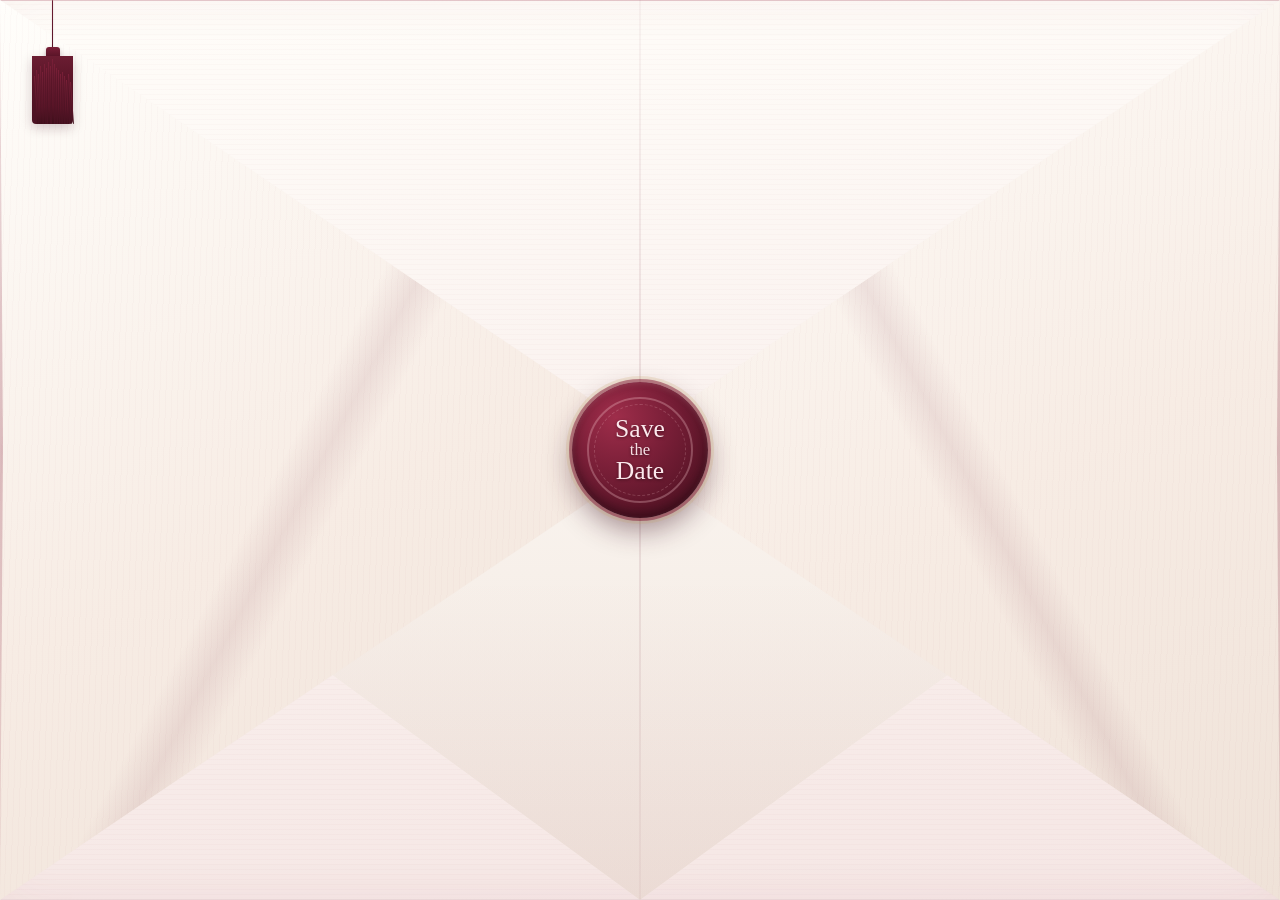
==== index.html @ 42a1aa62 "Add files via upload" ====
<!DOCTYPE html>
<html lang="en">
<head>
  <meta charset="UTF-8">
  <meta name="viewport" content="width=device-width, initial-scale=1.0">
  <title>Aqib &amp; Romaisa — Wedding Invitation</title>
  <link rel="icon" type="image/png" href="assets/images/my_beloved_icon.png">
  <link rel="stylesheet" href="css/global.css">
  <link rel="stylesheet" href="css/wedding-t2.css">
  <link rel="stylesheet" href="css/fonts.css">
</head>
<body
  class="wed2-ring-font-allura wed2-bride-name-shift-left wed2-bride-name-shift-more-left"
  data-style-picker="true"
  data-groom-name="Aqib"
  data-bride-name="Romaisa"
  data-groom-parent-prefix="Son of"
  data-groom-parents-name="Shabir Ahmad &amp; Zaitoona"
  data-bride-parent-prefix="Daughter of"
  data-bride-parents-name="Ghulam Mohammad &amp; Gulshan"
  data-parent-prefix="Son of"
  data-parents-name="Shabir Ahmad &amp; Zaitoona"
  data-event-date="2026-09-22"
  data-event-time="2:00 PM"
  data-event-address="House No. 34, Nawab Bagh, Baghwanpora, Lal Bazar, Srinagar"
  data-map-link="https://www.google.com/maps/search/?api=1&amp;query=House%20No.%2034%2C%20Nawab%20Bagh%2C%20Baghwanpora%2C%20Lal%20Bazar%2C%20Srinagar"
  data-map-embed="https://www.google.com/maps?q=House%20No.%2034%2C%20Nawab%20Bagh%2C%20Baghwanpora%2C%20Lal%20Bazar%2C%20Srinagar&amp;output=embed"
  data-quote="وَمِنْ آيَاتِهِ أَنْ خَلَقَ لَكُم مِّنْ أَنفُسِكُمْ أَزْوَاجًا لِّتَسْكُنُوا إِلَيْهَا وَجَعَلَ بَيْنَكُم مَّوَدَّةً وَرَحْمَةً ۚ إِنَّ فِي ذَٰلِكَ لَآيَاتٍ لِّقَوْمٍ يَتَفَكَّرُونَ — And of His signs is that He created for you from yourselves mates that you may find tranquility in them; and He placed between you affection and mercy. Indeed in that are signs for a people who give thought. (Qur’an 30:21)"
  data-invitation-message="With hearts full of joy, we invite you to join us and bless the beginning of our new journey together. Your presence and prayers will make our special day even more meaningful."
  data-event-1-title="Wedding Ceremony"
  data-event-1-time="2:00 PM"
  data-event-2-title=""
  data-event-2-time=""
  data-event-3-title=""
  data-event-3-time=""
  data-event-4-title=""
  data-event-4-time=""
  data-couple-photo=""
  data-polaroid-count="4"
  data-polaroid-1-caption="Together"
  data-polaroid-2-caption="Forever"
  data-polaroid-3-caption="Always"
  data-polaroid-4-caption="Blessed">

  <audio id="wed2-music" preload="auto" aria-label="Wedding background music">
    <source src="assets/music/eid_song.mp3" type="audio/mpeg">
  </audio>
<main class="wed2-page">
    <!-- Session 1: Closed envelope with monogram seal -->
    <section class="wed2-session wed2-session-cover" id="wed2-session-cover" aria-label="Save the date cover" aria-hidden="true">
      <div class="wed2-envelope-scene" id="wed2-cover">
        <div class="wed2-tassel" id="wed2-tassel" role="button" aria-label="Press and pull tassel down to open invitation" tabindex="0">
          <span class="wed2-tassel-string"></span>
          <span class="wed2-tassel-cap"></span>
          <span class="wed2-tassel-fringes">
            <span class="wed2-tassel-ropes">
              <span class="wed2-tassel-thread"></span>
              <span class="wed2-tassel-thread"></span>
              <span class="wed2-tassel-thread"></span>
              <span class="wed2-tassel-thread"></span>
              <span class="wed2-tassel-thread"></span>
              <span class="wed2-tassel-thread"></span>
              <span class="wed2-tassel-thread"></span>
              <span class="wed2-tassel-thread"></span>
              <span class="wed2-tassel-thread"></span>
              <span class="wed2-tassel-thread"></span>
              <span class="wed2-tassel-thread"></span>
              <span class="wed2-tassel-thread"></span>
              <span class="wed2-tassel-thread"></span>
              <span class="wed2-tassel-thread"></span>
              <span class="wed2-tassel-thread"></span>
              <span class="wed2-tassel-thread"></span>
              <span class="wed2-tassel-thread"></span>
              <span class="wed2-tassel-thread"></span>
              <span class="wed2-tassel-thread"></span>
            </span>
          </span>
        </div>
        <div class="wed2-envelope" id="wed2-envelope">
          <div class="wed2-envelope-back" aria-hidden="true"></div>
          <div class="wed2-envelope-fold-bottom" aria-hidden="true"></div>
          <div class="wed2-envelope-panel wed2-envelope-panel-left" aria-hidden="true">
            <span class="wed2-panel-inner"></span>
          </div>
          <div class="wed2-envelope-panel wed2-envelope-panel-right" aria-hidden="true">
            <span class="wed2-panel-inner"></span>
          </div>
          <div class="wed2-envelope-crease" aria-hidden="true"></div>
          <button type="button" class="wed2-seal" id="wed2-save-date-btn" aria-label="Open invitation">
            <span class="wed2-seal-ring" aria-hidden="true"></span>
            <span class="wed2-seal-monogram">
              <span class="wed2-seal-line">Save</span>
              <span class="wed2-seal-line wed2-seal-line-small">the</span>
              <span class="wed2-seal-line">Date</span>
            </span>
          </button>
        </div>
      </div>
    </section>

    <!-- Session 2: Scrollable invitation -->
    <section class="wed2-session wed2-session-invite" id="wed2-session-invite" aria-hidden="true" aria-label="Wedding invitation">
      <button type="button" class="wed2-mute-btn" id="wed2-mute-btn" aria-label="Mute music" aria-hidden="true">🔊</button>
      <div class="wed2-petals" id="wed2-petals" aria-hidden="true"></div>

      <div class="wed2-scroll-page" id="wed2-scroll-page">
          <!-- Section A: Hero (decorated first screen only) -->
          <header class="wed2-hero" id="wed2-hero">
            <div class="wed2-hero-deco" aria-hidden="true">
              <div class="wed2-code-border-fill"></div>
              <img class="wed2-hero-floral wed2-hero-floral-tl" src="assets/images/red-3.png" alt="" loading="eager" decoding="async">
              <img class="wed2-hero-floral wed2-hero-floral-tr" src="assets/images/red-1.png" alt="" loading="eager" decoding="async">
              <div class="wed2-hero-code-border">
                <span class="wed2-code-edge wed2-code-edge-bottom"></span>
                <span class="wed2-code-edge wed2-code-edge-right"></span>
                <span class="wed2-code-edge wed2-code-edge-left"></span>
                <span class="wed2-code-edge wed2-code-edge-top"></span>
                <svg class="wed2-code-corner-br" viewBox="0 0 100 100" xmlns="http://www.w3.org/2000/svg" aria-hidden="true">
                  <path class="wed2-code-vine" d="M 8 92 C 22 78 38 88 52 74 S 78 58 92 42" />
                  <path class="wed2-code-vine wed2-code-vine-gold" d="M 12 96 C 28 84 44 90 58 78" />
                  <ellipse class="wed2-code-leaf" cx="24" cy="86" rx="7" ry="3.5" transform="rotate(-38 24 86)" />
                  <ellipse class="wed2-code-leaf" cx="46" cy="80" rx="6" ry="3" transform="rotate(28 46 80)" />
                  <ellipse class="wed2-code-leaf" cx="68" cy="66" rx="7" ry="3.2" transform="rotate(-22 68 66)" />
                  <circle class="wed2-code-flower" cx="34" cy="88" r="4.2" />
                  <circle class="wed2-code-flower" cx="58" cy="74" r="3.6" />
                  <circle class="wed2-code-flower" cx="78" cy="54" r="4" />
                  <circle class="wed2-code-flower-core" cx="34" cy="88" r="1.6" />
                  <circle class="wed2-code-flower-core" cx="58" cy="74" r="1.4" />
                  <circle class="wed2-code-flower-core" cx="78" cy="54" r="1.5" />
                </svg>
                <svg class="wed2-code-frame" viewBox="0 0 100 100" preserveAspectRatio="none" xmlns="http://www.w3.org/2000/svg" aria-hidden="true">
                  <path class="wed2-code-vine" vector-effect="non-scaling-stroke" d="M 1.2 98.8 C 12 97.2 20 99.4 30 98.6 S 48 97 58 98.8 S 74 99.2 86 98.4 S 94 97.6 98.8 98.8" />
                  <path class="wed2-code-vine" vector-effect="non-scaling-stroke" d="M 98.8 1.2 C 97.2 14 99.4 24 98.6 34 S 97 50 98.8 60 S 99.2 74 98.4 86 S 97.6 94 98.8 98.8" />
                  <path class="wed2-code-vine" vector-effect="non-scaling-stroke" d="M 1.2 1.2 C 2.4 14 0.8 24 1.2 34 S 2.2 50 1.2 60 S 0.8 74 1.2 86 S 2.2 94 1.2 98.8" />
                  <path class="wed2-code-vine" vector-effect="non-scaling-stroke" d="M 1.2 1.2 C 14 2.4 24 0.8 34 1.2 S 50 2.2 60 1.2 S 74 0.8 86 1.2 S 94 2.2 98.8 1.2" />
                  <path class="wed2-code-vine wed2-code-vine-gold" vector-effect="non-scaling-stroke" d="M 2 97.6 C 14 96.2 26 98 38 97.2 S 62 96.4 74 97.6 S 88 98.2 97.6 97.4" />
                  <path class="wed2-code-vine wed2-code-vine-gold" vector-effect="non-scaling-stroke" d="M 97.6 2 C 96.2 16 98 28 97.2 40 S 96.4 64 97.6 76 S 98.2 90 97.4 97.6" />
                  <path class="wed2-code-vine wed2-code-vine-gold" vector-effect="non-scaling-stroke" d="M 2 2 C 2.8 16 1.6 28 2 40 S 2.6 52 2 64 S 1.6 76 2 88 S 2.6 94 2 97.6" />
                  <path class="wed2-code-vine wed2-code-vine-gold" vector-effect="non-scaling-stroke" d="M 2 2 C 16 2.8 28 1.6 40 2 S 52 2.6 64 2 S 76 1.6 88 2 S 94 2.6 97.6 2" />
                  <circle class="wed2-code-flower" vector-effect="non-scaling-stroke" cx="14" cy="98.2" r="1.1" />
                  <circle class="wed2-code-flower" vector-effect="non-scaling-stroke" cx="42" cy="98.6" r="0.95" />
                  <circle class="wed2-code-flower" vector-effect="non-scaling-stroke" cx="70" cy="98.1" r="1.05" />
                  <circle class="wed2-code-flower" vector-effect="non-scaling-stroke" cx="98.2" cy="22" r="1.1" />
                  <circle class="wed2-code-flower" vector-effect="non-scaling-stroke" cx="98.5" cy="52" r="0.95" />
                  <circle class="wed2-code-flower" vector-effect="non-scaling-stroke" cx="98.1" cy="78" r="1.05" />
                  <circle class="wed2-code-flower" vector-effect="non-scaling-stroke" cx="1.8" cy="22" r="0.9" />
                  <circle class="wed2-code-flower" vector-effect="non-scaling-stroke" cx="1.9" cy="42" r="0.85" />
                  <circle class="wed2-code-flower" vector-effect="non-scaling-stroke" cx="1.8" cy="68" r="0.9" />
                  <circle class="wed2-code-flower" vector-effect="non-scaling-stroke" cx="1.9" cy="88" r="0.85" />
                  <circle class="wed2-code-flower" vector-effect="non-scaling-stroke" cx="22" cy="1.8" r="0.9" />
                  <circle class="wed2-code-flower" vector-effect="non-scaling-stroke" cx="42" cy="1.9" r="0.85" />
                  <circle class="wed2-code-flower" vector-effect="non-scaling-stroke" cx="68" cy="1.8" r="0.9" />
                  <circle class="wed2-code-flower" vector-effect="non-scaling-stroke" cx="88" cy="1.9" r="0.85" />
                  <ellipse class="wed2-code-leaf" vector-effect="non-scaling-stroke" cx="26" cy="98" rx="2.2" ry="1" transform="rotate(-32 26 98)" />
                  <ellipse class="wed2-code-leaf" vector-effect="non-scaling-stroke" cx="56" cy="98.4" rx="2" ry="0.9" transform="rotate(24 56 98.4)" />
                  <ellipse class="wed2-code-leaf" vector-effect="non-scaling-stroke" cx="98" cy="36" rx="2.1" ry="0.95" transform="rotate(-40 98 36)" />
                  <ellipse class="wed2-code-leaf" vector-effect="non-scaling-stroke" cx="98.3" cy="64" rx="2" ry="0.9" transform="rotate(30 98.3 64)" />
                  <ellipse class="wed2-code-leaf" vector-effect="non-scaling-stroke" cx="1.7" cy="28" rx="1.8" ry="0.85" transform="rotate(35 1.7 28)" />
                  <ellipse class="wed2-code-leaf" vector-effect="non-scaling-stroke" cx="1.7" cy="58" rx="1.8" ry="0.85" transform="rotate(35 1.7 58)" />
                  <ellipse class="wed2-code-leaf" vector-effect="non-scaling-stroke" cx="28" cy="1.7" rx="1.8" ry="0.85" transform="rotate(-35 28 1.7)" />
                  <ellipse class="wed2-code-leaf" vector-effect="non-scaling-stroke" cx="58" cy="1.7" rx="1.8" ry="0.85" transform="rotate(-35 58 1.7)" />
                </svg>
              </div>
            </div>
            <img class="wed2-hero-couple" id="wed2-hero-couple" src="assets/images/red-gAndb.png" alt="Bride and groom" loading="eager" decoding="async">
            <div class="wed2-bismillah-wrap" aria-hidden="true">
              <img class="wed2-bismillah" src="assets/images/bismillah.png" alt="Bismillah" loading="eager" decoding="async">
            </div>
            <div class="wed2-ring-wrap" id="wed2-ring-wrap" aria-hidden="true">
              <img class="wed2-ring" src="assets/images/red-ring-2.png" alt="" loading="eager" decoding="async">
              <div class="wed2-ring-names">
                <span class="wed2-ring-name wed2-ring-name-groom" id="wed2-groom-name"></span>
                <span class="wed2-ring-amp" aria-hidden="true">&amp;</span>
                <span class="wed2-ring-name wed2-ring-name-bride" id="wed2-bride-name"></span>
              </div>
            </div>
          </header>

          <!-- Section B: Quote -->
          <section class="wed2-section wed2-quote wed2-reveal" id="wed2-quote-section">
            <span class="wed2-ornament" aria-hidden="true">❦</span>
            <blockquote class="wed2-quote-text" id="wed2-quote-text"></blockquote>
            <span class="wed2-ornament" aria-hidden="true">❦</span>
          </section>

          <!-- Section C: Scratch date -->
          <section class="wed2-section wed2-scratch wed2-reveal" id="wed2-scratch-section">
            <h2 class="wed2-section-title">Save the Date</h2>
            <p class="wed2-scratch-hint">Scratch to reveal the date</p>
            <div class="wed2-scratch-burst" id="wed2-scratch-burst" aria-hidden="true"></div>
            <div class="wed2-scratch-card" id="wed2-scratch-card">
              <div class="wed2-scroll-cap wed2-scroll-cap-top" aria-hidden="true"></div>
              <div class="wed2-scroll-panel" id="wed2-scroll-panel">
                <div class="wed2-scratch-reveal" id="wed2-scratch-reveal">
                  <p class="wed2-scratch-month" id="wed2-scratch-month">SEPTEMBER</p>
                  <p class="wed2-scratch-day" id="wed2-scratch-day">Tuesday, 22</p>
                  <p class="wed2-scratch-year" id="wed2-scratch-year">2026</p>
                  <p class="wed2-scratch-time" id="wed2-scratch-time">2:00 PM</p>
                </div>
                <canvas class="wed2-scratch-canvas" id="wed2-scratch-canvas" aria-label="Scratch to reveal wedding date"></canvas>
              </div>
              <div class="wed2-scroll-cap wed2-scroll-cap-bottom" aria-hidden="true"></div>
            </div>
            <button type="button" class="wed2-reveal-btn" id="wed2-reveal-btn" hidden>Reveal date</button>
          </section>

          <!-- Section D: Full invitation details -->
          <section class="wed2-section wed2-details wed2-reveal" id="wed2-details-section">
            <div class="wed2-details-card">
              <div class="wed2-details-card-border" aria-hidden="true"></div>
              <span class="wed2-details-bismillah">In the name of Allah</span>
              <span class="wed2-details-greeting">With joy and gratitude</span>
              <p class="wed2-details-welcome">
                With immense joy and gratitude, we warmly welcome you to join us and bless the beginning of our new journey together.
              </p>

              <div class="wed2-details-couple">
                <article class="wed2-details-person">
                  <p class="wed2-details-role">Groom</p>
                  <h2 class="wed2-details-name" id="wed2-details-groom-name">Aqib</h2>
                  <p class="wed2-details-parents-prefix" id="wed2-details-groom-prefix">Son of</p>
                  <p class="wed2-details-parents-name" id="wed2-details-groom-parents">Shabir Ahmad &amp; Zaitoona</p>
                </article>

                <div class="wed2-details-divider" aria-hidden="true">
                  <span class="wed2-details-divider-line"></span>
                  <span class="wed2-details-divider-mark">and</span>
                  <span class="wed2-details-divider-line"></span>
                </div>

                <article class="wed2-details-person">
                  <p class="wed2-details-role">Bride</p>
                  <h2 class="wed2-details-name" id="wed2-details-bride-name">Romaisa</h2>
                  <p class="wed2-details-parents-prefix" id="wed2-details-bride-prefix">Daughter of</p>
                  <p class="wed2-details-parents-name" id="wed2-details-bride-parents">Ghulam Mohammad &amp; Gulshan</p>
                </article>
              </div>

              <div class="wed2-details-event">
                <div class="wed2-details-event-block">
                  <p class="wed2-details-label">Date &amp; Time</p>
                  <p class="wed2-details-value" id="wed2-details-datetime">Tuesday, 22 September 2026 at 2:00 PM</p>
                </div>
                <div class="wed2-details-event-block">
                  <p class="wed2-details-label">Venue</p>
                  <p class="wed2-details-value" id="wed2-details-venue">House No. 34, Nawab Bagh, Baghwanpora, Lal Bazar, Srinagar</p>
                </div>
              </div>
            </div>
          </section>

          <!-- Section E: Timeline -->
          <section class="wed2-section wed2-timeline wed2-reveal" id="wed2-timeline-section">
            <h2 class="wed2-section-title">Event Timeline</h2>
            <ol class="wed2-timeline-list" id="wed2-timeline-list">
              <li class="wed2-timeline-item" data-slot="1">
                <span class="wed2-timeline-dot" aria-hidden="true"></span>
                <div class="wed2-timeline-card">
                  <h3 class="wed2-timeline-title" id="wed2-event-1-title">Nikkah Ceremony</h3>
                  <p class="wed2-timeline-time" id="wed2-event-1-time">11:00 AM</p>
                </div>
              </li>
              <li class="wed2-timeline-item" data-slot="2">
                <span class="wed2-timeline-dot" aria-hidden="true"></span>
                <div class="wed2-timeline-card">
                  <h3 class="wed2-timeline-title" id="wed2-event-2-title">Reception</h3>
                  <p class="wed2-timeline-time" id="wed2-event-2-time">4:00 PM</p>
                </div>
              </li>
              <li class="wed2-timeline-item" data-slot="3">
                <span class="wed2-timeline-dot" aria-hidden="true"></span>
                <div class="wed2-timeline-card">
                  <h3 class="wed2-timeline-title" id="wed2-event-3-title">Dinner</h3>
                  <p class="wed2-timeline-time" id="wed2-event-3-time">6:30 PM</p>
                </div>
              </li>
              <li class="wed2-timeline-item" data-slot="4">
                <span class="wed2-timeline-dot" aria-hidden="true"></span>
                <div class="wed2-timeline-card">
                  <h3 class="wed2-timeline-title" id="wed2-event-4-title"></h3>
                  <p class="wed2-timeline-time" id="wed2-event-4-time"></p>
                </div>
              </li>
            </ol>
          </section>

          <!-- Section F: Map -->
          <section class="wed2-section wed2-map wed2-reveal" id="wed2-map-section">
            <h2 class="wed2-section-title">Venue</h2>
            <p class="wed2-address" id="wed2-address-text">House No. 34, Nawab Bagh, Baghwanpora, Lal Bazar, Srinagar</p>
            <div class="wed2-map-frame" id="wed2-map-frame">
              <iframe
                class="wed2-map-iframe"
                id="wed2-map-iframe"
                title="Wedding venue map"
                loading="lazy"
                referrerpolicy="no-referrer-when-downgrade"
                allowfullscreen>
              </iframe>
            </div>
            <a class="wed2-btn wed2-btn-map" id="wed2-map-link" href="#" target="_blank" rel="noopener noreferrer">View on Google Maps</a>
          </section>

          <!-- Section G: Countdown -->
          <section class="wed2-section wed2-countdown wed2-reveal" id="wed2-countdown-section">
            <h2 class="wed2-section-title">Counting Down</h2>
            <div class="wed2-counter-stage" id="wed2-counter-stage">
              <svg class="wed2-polaroid-threads-svg" id="wed2-polaroid-threads" aria-hidden="true" focusable="false"></svg>
              <div class="wed2-counter-grid">
                <div class="wed2-counter-cell wed2-counter-anchor" id="wed2-counter-days">
                  <span class="wed2-counter-num" id="wed2-days">0</span>
                  <small>Days</small>
                </div>
                <div class="wed2-counter-cell wed2-counter-anchor" id="wed2-counter-hours">
                  <span class="wed2-counter-num" id="wed2-hours">0</span>
                  <small>Hours</small>
                </div>
                <div class="wed2-counter-cell wed2-counter-anchor" id="wed2-counter-minutes">
                  <span class="wed2-counter-num" id="wed2-minutes">0</span>
                  <small>Minutes</small>
                </div>
                <div class="wed2-counter-cell wed2-counter-anchor" id="wed2-counter-seconds">
                  <span class="wed2-counter-num" id="wed2-seconds">0</span>
                  <small>Seconds</small>
                </div>
              </div>
              <div class="wed2-polaroid-row" id="wed2-polaroid-row" aria-label="Couple memories">
                <div class="wed2-polaroid-hang wed2-polaroid-hang-1" data-slot="1" data-counter-id="wed2-counter-days">
                  <div class="wed2-polaroid-swing">
                    <figure class="wed2-polaroid wed2-polaroid-1">
                      <div class="wed2-polaroid-img">
                        <img
                          src="assets/images/1.jpeg"
                          alt="Couple memory 1"
                          loading="lazy"
                          decoding="async">
                      </div>
                      <figcaption class="wed2-polaroid-caption" id="wed2-polaroid-1-caption">Together ♥</figcaption>
                    </figure>
                  </div>
                </div>
                <div class="wed2-polaroid-hang wed2-polaroid-hang-2" data-slot="2" data-counter-id="wed2-counter-hours">
                  <div class="wed2-polaroid-swing">
                    <figure class="wed2-polaroid wed2-polaroid-2">
                      <div class="wed2-polaroid-img">
                        <img
                          src="assets/images/2.jpeg"
                          alt="Couple memory 2"
                          loading="lazy"
                          decoding="async">
                      </div>
                      <figcaption class="wed2-polaroid-caption" id="wed2-polaroid-2-caption">Forever</figcaption>
                    </figure>
                  </div>
                </div>
                <div class="wed2-polaroid-hang wed2-polaroid-hang-3" data-slot="3" data-counter-id="wed2-counter-minutes">
                  <div class="wed2-polaroid-swing">
                    <figure class="wed2-polaroid wed2-polaroid-3">
                      <div class="wed2-polaroid-img">
                        <img
                          src="assets/images/3.jpeg"
                          alt="Couple memory 3"
                          loading="lazy"
                          decoding="async">
                      </div>
                      <figcaption class="wed2-polaroid-caption" id="wed2-polaroid-3-caption">Always</figcaption>
                    </figure>
                  </div>
                </div>
                <div class="wed2-polaroid-hang wed2-polaroid-hang-4" data-slot="4" data-counter-id="wed2-counter-seconds">
                  <div class="wed2-polaroid-swing">
                    <figure class="wed2-polaroid wed2-polaroid-4">
                      <div class="wed2-polaroid-img">
                        <img
                          src="assets/images/4.jpeg"
                          alt="Couple memory 4"
                          loading="lazy"
                          decoding="async">
                      </div>
                      <figcaption class="wed2-polaroid-caption" id="wed2-polaroid-4-caption">Blessed</figcaption>
                    </figure>
                  </div>
                </div>
              </div>
            </div>
          </section>

          <!-- Section H: Invitation message -->
          <section class="wed2-section wed2-message wed2-reveal" id="wed2-message-section">
            <span class="wed2-ornament-row" aria-hidden="true">
              <span>❦</span><span>❦</span><span>❦</span>
            </span>
            <p class="wed2-invitation-message" id="wed2-invitation-message"></p>
            <p class="wed2-closing">
              <span class="wed2-closing-top">Best wishes from</span><br>
              <span class="wed2-closing-bottom">family &amp; friends</span>
            </p>
          </section>
      </div>
    </section>
  </main>
  <script src="js/global.js"></script>
  <script src="js/brand-assets.js"></script>
  <script src="js/wedding-t2.js"></script>
</body>
</html>
---- css/global.css ----
/* ============================================
   Valentine Sites - Global Styles
   Use for shared reset, variables, and base.
   Override in client-specific CSS as needed.
   ============================================ */

/* Simple reset */
*, *::before, *::after {
  box-sizing: border-box;
  margin: 0;
  padding: 0;
}

html {
  font-size: 16px;
  -webkit-font-smoothing: antialiased;
  -moz-osx-font-smoothing: grayscale;
  height: 100vh;
  height: 100dvh;
  max-height: 100vh;
  max-height: 100dvh;
  overflow: hidden;
  -webkit-tap-highlight-color: transparent;
  tap-highlight-color: transparent;
}

body {
  min-height: 100vh;
  min-height: 100dvh;
  height: 100%;
  max-height: 100vh;
  max-height: 100dvh;
  overflow: hidden;
  overflow-x: hidden;
  font-family: var(--font-body, 'Georgia', serif);
  color: var(--text-primary, #fff);
  background-color: var(--bg-primary, #1a0a0a);
}

/* Global variables - clients can override in their own CSS */
:root {
  --font-body: 'Georgia', 'Times New Roman', serif;
  --font-display: 'Georgia', serif;
  --text-primary: #ffffff;
  --text-secondary: rgba(255, 255, 255, 0.85);
  --bg-primary: #1a0a0a;
  --accent: #e91e63;
  --accent-soft: rgba(233, 30, 99, 0.3);
}

/* Utility: hide when needed (e.g. before answer) */
.u-hidden {
  display: none !important;
}

.u-no-pointer {
  pointer-events: none;
}
---- css/wedding-t2.css ----
/* Wedding Template T2 — pastel & red envelope invitation */

html,
body {
  --wed2-bg: #faf3f0;
  --wed2-pastel-blush: #f5e6e4;
  --wed2-pastel-rose: #fde8e8;
  --wed2-pastel-cream: #fff9f5;
  --wed2-red: #8b2942;
  --wed2-red-soft: #c45c6a;
  --wed2-red-deep: #6b1d32;
  --wed2-gold: #c9a86c;
  --wed2-text: #4a2c32;
  --wed2-text-soft: #7a5a60;
  --wed2-paper: #fffaf8;
  margin: 0;
  min-height: 100vh;
  height: auto;
  max-height: none;
  overflow: hidden;
  background: var(--wed2-bg);
  color: var(--wed2-text);
  font-family: 'Cormorant Garamond', Georgia, serif;
}

.wed2-page {
  position: relative;
  min-height: 100vh;
  min-height: 100dvh;
}

.wed2-style-picker {
  display: none;
  position: fixed;
  inset: 0;
  z-index: 1000;
  align-items: center;
  justify-content: center;
  padding: 1.5rem;
  background:
    radial-gradient(circle at top, #fff9f5 0%, var(--wed2-pastel-blush) 45%, var(--wed2-bg) 100%);
}

.wed2-style-picker.is-active {
  display: flex;
  animation: wed2FadeIn 0.45s ease both;
}

@keyframes wed2FadeIn {
  from { opacity: 0; }
  to { opacity: 1; }
}

.wed2-style-picker-card {
  width: min(92vw, 24rem);
  padding: 2rem 1.6rem 1.75rem;
  text-align: center;
  background: linear-gradient(180deg, var(--wed2-paper) 0%, #fff3ef 100%);
  border: 1px solid rgba(196, 92, 106, 0.28);
  box-shadow: 0 18px 40px rgba(74, 44, 50, 0.12);
}

.wed2-style-picker-title {
  margin: 0;
  font-family: 'Playfair Display', serif;
  font-size: clamp(1.55rem, 5vw, 1.9rem);
  font-weight: 600;
  color: var(--wed2-text);
  letter-spacing: 0.02em;
}

.wed2-style-picker-sub {
  margin: 0.65rem 0 0;
  font-family: 'Nunito', sans-serif;
  font-size: 0.84rem;
  line-height: 1.45;
  color: var(--wed2-text-soft);
}

.wed2-style-picker-actions {
  display: flex;
  flex-direction: column;
  gap: 0.7rem;
  margin-top: 1.5rem;
}

.wed2-style-picker-btn {
  appearance: none;
  border: 1px solid rgba(139, 41, 66, 0.35);
  background: rgba(255, 250, 248, 0.95);
  color: var(--wed2-red);
  font-family: 'Nunito', sans-serif;
  font-size: 0.95rem;
  font-weight: 700;
  letter-spacing: 0.14em;
  text-transform: uppercase;
  padding: 0.85rem 1rem;
  cursor: pointer;
  transition: background 0.2s ease, color 0.2s ease, border-color 0.2s ease, transform 0.2s ease;
}

.wed2-style-picker-btn:hover,
.wed2-style-picker-btn:focus-visible {
  background: var(--wed2-red);
  border-color: var(--wed2-red);
  color: #fffaf8;
  outline: none;
}

.wed2-style-picker-btn:active {
  transform: translateY(1px);
}

/* ── Sessions ── */
.wed2-session {
  display: none;
  min-height: 100vh;
  min-height: 100dvh;
}

.wed2-session.is-active {
  display: block;
}

.wed2-session-cover.is-active {
  position: fixed;
  inset: 0;
  z-index: 100;
  overflow: hidden;
}

.wed2-session-cover.is-fading {
  position: fixed;
  inset: 0;
  z-index: 100;
  pointer-events: none;
}

.wed2-session-invite.is-active {
  overflow-y: auto;
  overflow-x: hidden;
  -webkit-overflow-scrolling: touch;
  height: 100vh;
  height: 100dvh;
}

.wed2-session-invite.is-active.is-scroll-locked {
  overflow: hidden;
  overscroll-behavior: none;
  touch-action: none;
}

/* Rose petals — slow ambient fall after hero intro */
.wed2-petals {
  position: fixed;
  inset: 0;
  pointer-events: none;
  z-index: 12;
  overflow: hidden;
  opacity: 0;
  visibility: hidden;
  transition: opacity 1.2s ease, visibility 1.2s ease;
}

.wed2-petals.is-active {
  opacity: 1;
  visibility: visible;
}

.wed2-petal {
  position: absolute;
  top: -8vh;
  border-radius: 50% 50% 50% 0;
  box-shadow: inset -1px -1px 2px rgba(255, 255, 255, 0.28);
  opacity: 0;
  animation: wed2PetalFall linear infinite;
  will-change: transform, opacity;
}

@keyframes wed2PetalFall {
  0% {
    transform: translate3d(0, -8vh, 0) rotate(0deg);
    opacity: 0;
  }
  6% {
    opacity: var(--petal-opacity, 0.72);
  }
  22% {
    transform: translate3d(calc(var(--petal-drift) * 0.28), 22vh, 0) rotate(calc(var(--petal-spin) * 0.22));
  }
  48% {
    transform: translate3d(calc(var(--petal-drift) * 0.58), 48vh, 0) rotate(calc(var(--petal-spin) * 0.5));
  }
  74% {
    transform: translate3d(calc(var(--petal-drift) * 0.82), 74vh, 0) rotate(calc(var(--petal-spin) * 0.76));
  }
  94% {
    opacity: var(--petal-opacity, 0.72);
  }
  100% {
    transform: translate3d(var(--petal-drift), 108vh, 0) rotate(var(--petal-spin));
    opacity: 0;
  }
}

/* ── Cover: folded paper envelope (Session 1) ── */
.wed2-envelope-scene {
  position: relative;
  width: 100%;
  height: 100vh;
  height: 100dvh;
  display: flex;
  align-items: stretch;
  justify-content: stretch;
  padding: 0;
  box-sizing: border-box;
  overflow: hidden;
  background:
    radial-gradient(ellipse at 50% 20%, rgba(255, 255, 255, 0.7), transparent 50%),
    radial-gradient(ellipse at 15% 85%, var(--wed2-pastel-rose), transparent 38%),
    linear-gradient(180deg, var(--wed2-pastel-cream) 0%, var(--wed2-bg) 100%);
  transition: opacity 0.5s ease 0.6s;
}

.wed2-envelope-scene.is-fading {
  opacity: 0;
  pointer-events: none;
}

/* Hanging tassel — top left, pull to open */
.wed2-tassel {
  --tassel-pull: 0px;
  position: absolute;
  top: 0;
  left: clamp(1rem, 5vw, 2rem);
  z-index: 20;
  display: flex;
  flex-direction: column;
  align-items: center;
  pointer-events: auto;
  touch-action: none;
  cursor: grab;
  -webkit-user-select: none;
  user-select: none;
  transform-origin: top center;
  transition: filter 0.25s ease;
  animation: wed2TasselSway 5s ease-in-out infinite;
}

.wed2-tassel:focus-visible {
  outline: 2px solid var(--wed2-red-soft);
  outline-offset: 4px;
}

.wed2-tassel.is-dragging {
  animation: none;
  cursor: grabbing;
  transform: rotate(2deg);
}

.wed2-tassel.is-near-open {
  filter: drop-shadow(0 4px 14px rgba(139, 41, 66, 0.35));
}

.wed2-tassel.is-opening {
  animation: none;
  pointer-events: none;
}

.wed2-tassel.is-dragging .wed2-tassel-thread {
  animation: none;
}

.wed2-tassel-string {
  display: block;
  width: 1.5px;
  height: calc(clamp(32px, 5.5vh, 48px) + var(--tassel-pull, 0px));
  background: linear-gradient(180deg, var(--wed2-red-deep) 0%, #5a1528 100%);
  border-radius: 1px;
  box-shadow: 0 1px 2px rgba(60, 15, 30, 0.2);
  transition: height 0.35s cubic-bezier(0.34, 1.25, 0.64, 1);
}

.wed2-tassel.is-dragging .wed2-tassel-string {
  transition: none;
}

@keyframes wed2TasselSway {
  0%, 100% { transform: rotate(-2deg); }
  50% { transform: rotate(3deg); }
}

.wed2-tassel-cap {
  display: block;
  width: 14px;
  height: 10px;
  margin-top: -1px;
  background: linear-gradient(180deg, #7a1f38 0%, #5a1528 100%);
  border-radius: 3px 3px 1px 1px;
  box-shadow: 0 2px 4px rgba(60, 15, 30, 0.25);
}

.wed2-tassel-fringes {
  display: block;
  padding: 3px 2px 0;
  margin-top: -1px;
  background: linear-gradient(180deg, #6b1d32 0%, #5a1528 35%, #4a1222 100%);
  border-radius: 0 0 4px 4px;
  box-shadow: 0 4px 12px rgba(60, 15, 30, 0.22);
}

.wed2-tassel-ropes {
  display: flex;
  justify-content: center;
  align-items: flex-end;
  gap: 1px;
  flex-wrap: nowrap;
}

.wed2-tassel-thread {
  display: block;
  flex-shrink: 0;
  width: 1px;
  height: var(--rope-len, 52px);
  background: linear-gradient(
    180deg,
    #7a1f38 0%,
    #6b1d32 25%,
    #5a1528 70%,
    #3d0f1a 100%
  );
  border-radius: 0 0 1px 1px;
  transform-origin: top center;
  transform: rotate(var(--rope-tilt, 0deg));
  animation: wed2RopeSway 4.5s ease-in-out infinite;
  animation-delay: var(--rope-delay, 0s);
}

.wed2-tassel-thread:nth-child(1)  { --rope-len: clamp(38px, 5.5vh, 48px); --rope-tilt: -4deg;   --rope-delay: 0s; }
.wed2-tassel-thread:nth-child(2)  { --rope-len: clamp(42px, 6vh, 54px);   --rope-tilt: -3deg;   --rope-delay: 0.15s; }
.wed2-tassel-thread:nth-child(3)  { --rope-len: clamp(40px, 5.8vh, 50px); --rope-tilt: -2deg;   --rope-delay: 0.3s; }
.wed2-tassel-thread:nth-child(4)  { --rope-len: clamp(46px, 6.5vh, 58px); --rope-tilt: -1deg;   --rope-delay: 0.1s; }
.wed2-tassel-thread:nth-child(5)  { --rope-len: clamp(42px, 6vh, 52px);   --rope-tilt: -0.5deg; --rope-delay: 0.25s; }
.wed2-tassel-thread:nth-child(6)  { --rope-len: clamp(48px, 6.8vh, 60px); --rope-tilt: 0deg;    --rope-delay: 0.05s; }
.wed2-tassel-thread:nth-child(7)  { --rope-len: clamp(46px, 6.5vh, 56px); --rope-tilt: 0.5deg;  --rope-delay: 0.2s; }
.wed2-tassel-thread:nth-child(8)  { --rope-len: clamp(50px, 7vh, 62px);   --rope-tilt: 0deg;    --rope-delay: 0.35s; }
.wed2-tassel-thread:nth-child(9)  { --rope-len: clamp(48px, 6.8vh, 58px); --rope-tilt: 1deg;    --rope-delay: 0.12s; }
.wed2-tassel-thread:nth-child(10) { --rope-len: clamp(52px, 7.2vh, 66px); --rope-tilt: 0deg;    --rope-delay: 0.28s; }
.wed2-tassel-thread:nth-child(11) { --rope-len: clamp(48px, 6.8vh, 60px); --rope-tilt: 1deg;    --rope-delay: 0.08s; }
.wed2-tassel-thread:nth-child(12) { --rope-len: clamp(46px, 6.5vh, 56px); --rope-tilt: 0.5deg;  --rope-delay: 0.22s; }
.wed2-tassel-thread:nth-child(13) { --rope-len: clamp(44px, 6.2vh, 54px); --rope-tilt: 0deg;    --rope-delay: 0.18s; }
.wed2-tassel-thread:nth-child(14) { --rope-len: clamp(40px, 5.8vh, 50px); --rope-tilt: -0.5deg; --rope-delay: 0.32s; }
.wed2-tassel-thread:nth-child(15) { --rope-len: clamp(42px, 6vh, 52px);   --rope-tilt: -1deg;   --rope-delay: 0.14s; }
.wed2-tassel-thread:nth-child(16) { --rope-len: clamp(38px, 5.5vh, 48px); --rope-tilt: -2deg;   --rope-delay: 0.26s; }
.wed2-tassel-thread:nth-child(17) { --rope-len: clamp(36px, 5.2vh, 44px); --rope-tilt: -2.5deg; --rope-delay: 0.1s; }
.wed2-tassel-thread:nth-child(18) { --rope-len: clamp(40px, 5.8vh, 50px); --rope-tilt: -3deg;   --rope-delay: 0.24s; }
.wed2-tassel-thread:nth-child(19) { --rope-len: clamp(34px, 5vh, 42px);   --rope-tilt: -4deg;   --rope-delay: 0.16s; }

@keyframes wed2RopeSway {
  0%, 100% { transform: rotate(var(--rope-tilt, 0deg)) translateX(0); }
  50% { transform: rotate(calc(var(--rope-tilt, 0deg) + 2deg)) translateX(1px); }
}

.wed2-envelope {
  --wed2-seal-top: 50%;
  position: relative;
  width: 100%;
  height: 100%;
  flex: 1;
  min-height: 0;
  perspective: 1400px;
  filter: drop-shadow(0 12px 32px rgba(107, 29, 50, 0.15));
  overflow: visible;
}

/* Envelope body (back) */
.wed2-envelope-back {
  position: absolute;
  inset: 0;
  border-radius: 0;
  background:
    repeating-linear-gradient(
      0deg,
      transparent,
      transparent 4px,
      rgba(139, 41, 66, 0.02) 4px,
      rgba(139, 41, 66, 0.02) 5px
    ),
    linear-gradient(175deg, #fffdf9 0%, var(--wed2-pastel-blush) 100%);
  border: 1px solid rgba(139, 41, 66, 0.18);
  z-index: 1;
  box-shadow: inset 0 0 50px rgba(139, 41, 66, 0.05);
}

/* Bottom triangular fold */
.wed2-envelope-fold-bottom {
  position: absolute;
  left: 0;
  right: 0;
  bottom: 0;
  height: 52%;
  z-index: 2;
  pointer-events: none;
  background: linear-gradient(180deg, #faf5f0 0%, #f0e4dc 100%);
  clip-path: polygon(0 0, 100% 0, 50% 100%);
  box-shadow: inset 0 8px 16px rgba(139, 41, 66, 0.04);
  transition: opacity 0.5s ease 0.35s;
}

.wed2-envelope-fold-bottom::before {
  content: '';
  position: absolute;
  inset: 0;
  background: linear-gradient(180deg, transparent 30%, rgba(139, 41, 66, 0.05) 100%);
  clip-path: polygon(0 0, 100% 0, 50% 100%);
}

/* Side flaps — folded paper triangles */
.wed2-envelope-panel {
  position: absolute;
  top: 0;
  width: 52%;
  height: 100%;
  overflow: visible;
  transition: transform 1.05s cubic-bezier(0.4, 0, 0.2, 1);
  z-index: 4;
}

.wed2-envelope-panel-left {
  left: 0;
  transform-origin: right center;
}

.wed2-envelope-panel-right {
  right: 0;
  transform-origin: left center;
}

.wed2-panel-inner {
  display: block;
  position: relative;
  width: 100%;
  height: 100%;
  background:
    repeating-linear-gradient(
      92deg,
      transparent,
      transparent 5px,
      rgba(139, 41, 66, 0.018) 5px,
      rgba(139, 41, 66, 0.018) 6px
    ),
    linear-gradient(155deg, #fffefb 0%, #f7ece4 55%, #efe2d8 100%);
  box-shadow: 0 2px 12px rgba(107, 29, 50, 0.08);
}

.wed2-envelope-panel-left .wed2-panel-inner {
  clip-path: polygon(0 0, 100% 50%, 0 100%);
  filter: drop-shadow(2px 0 6px rgba(107, 29, 50, 0.1));
}

.wed2-envelope-panel-right .wed2-panel-inner {
  clip-path: polygon(100% 0, 0 50%, 100% 100%);
  filter: drop-shadow(-2px 0 6px rgba(107, 29, 50, 0.1));
}

/* Fold crease lines on flaps */
.wed2-envelope-panel-left .wed2-panel-inner::after {
  content: '';
  position: absolute;
  inset: 0;
  background: linear-gradient(118deg, transparent 46%, rgba(107, 29, 50, 0.09) 49.5%, transparent 53%);
  clip-path: polygon(0 0, 100% 50%, 0 100%);
  pointer-events: none;
}

.wed2-envelope-panel-right .wed2-panel-inner::after {
  content: '';
  position: absolute;
  inset: 0;
  background: linear-gradient(242deg, transparent 46%, rgba(107, 29, 50, 0.09) 49.5%, transparent 53%);
  clip-path: polygon(100% 0, 0 50%, 100% 100%);
  pointer-events: none;
}

/* Outer edge lip on flaps */
.wed2-envelope-panel-left .wed2-panel-inner::before {
  content: '';
  position: absolute;
  left: 0;
  top: 0;
  bottom: 0;
  width: 3px;
  background: linear-gradient(180deg, rgba(139, 41, 66, 0.12), rgba(139, 41, 66, 0.28), rgba(139, 41, 66, 0.12));
  clip-path: polygon(0 0, 100% 50%, 0 100%);
}

.wed2-envelope-panel-right .wed2-panel-inner::before {
  content: '';
  position: absolute;
  right: 0;
  top: 0;
  bottom: 0;
  width: 3px;
  background: linear-gradient(180deg, rgba(139, 41, 66, 0.12), rgba(139, 41, 66, 0.28), rgba(139, 41, 66, 0.12));
  clip-path: polygon(100% 0, 0 50%, 100% 100%);
}

.wed2-envelope-crease {
  position: absolute;
  top: 0;
  left: 50%;
  transform: translateX(-50%);
  width: 1px;
  height: 100%;
  background: linear-gradient(
    180deg,
    rgba(107, 29, 50, 0.08) 0%,
    rgba(107, 29, 50, 0.22) 45%,
    rgba(107, 29, 50, 0.22) 55%,
    rgba(107, 29, 50, 0.08) 100%
  );
  z-index: 5;
  pointer-events: none;
  transition: opacity 0.4s ease 0.3s;
}

/* Dark red monogram seal */
.wed2-seal {
  position: absolute;
  left: 50%;
  top: var(--wed2-seal-top);
  transform: translate(-50%, -50%);
  width: clamp(108px, 26vw, 136px);
  height: clamp(108px, 26vw, 136px);
  border: none;
  border-radius: 50%;
  cursor: pointer;
  z-index: 10;
  padding: 0;
  background:
    radial-gradient(circle at 32% 26%, #9e2d4a 0%, #7a1f38 38%, #5a1528 72%, #3d0f1a 100%);
  box-shadow:
    0 0 0 3px rgba(139, 41, 66, 0.55),
    0 0 0 6px rgba(201, 168, 108, 0.22),
    0 12px 28px rgba(60, 15, 30, 0.45),
    inset 0 2px 5px rgba(220, 140, 150, 0.25),
    inset 0 -5px 12px rgba(30, 8, 15, 0.55);
  transition: transform 0.25s ease, box-shadow 0.25s ease;
}

.wed2-seal:hover {
  transform: translate(-50%, -50%) scale(1.04);
  box-shadow:
    0 0 0 3px rgba(139, 41, 66, 0.65),
    0 0 0 6px rgba(201, 168, 108, 0.28),
    0 16px 34px rgba(60, 15, 30, 0.5),
    inset 0 2px 5px rgba(220, 140, 150, 0.25),
    inset 0 -5px 12px rgba(30, 8, 15, 0.55);
}

.wed2-seal:active:not(.is-falling) {
  transform: translate(-50%, -50%) scale(0.97);
}

.wed2-seal-ring {
  position: absolute;
  inset: 11%;
  border: 2px solid rgba(255, 210, 215, 0.28);
  border-radius: 50%;
  pointer-events: none;
}

.wed2-seal-ring::before {
  content: '';
  position: absolute;
  inset: 5px;
  border: 1px dashed rgba(255, 210, 215, 0.2);
  border-radius: 50%;
}

.wed2-seal-monogram {
  position: relative;
  display: flex;
  flex-direction: column;
  align-items: center;
  justify-content: center;
  width: 100%;
  height: 100%;
  padding: 0.5rem;
  text-align: center;
  pointer-events: none;
}

.wed2-seal-line {
  font-family: 'Great Vibes', cursive;
  font-size: clamp(1.3rem, 4.5vw, 1.6rem);
  line-height: 0.95;
  color: #fce8ec;
  text-shadow: 0 1px 3px rgba(30, 8, 15, 0.55);
}

.wed2-seal-line-small {
  font-size: clamp(0.9rem, 3.2vw, 1.05rem);
  opacity: 0.95;
  margin: 0.05rem 0;
}

.wed2-seal.is-initials .wed2-seal-initials {
  font-family: 'Great Vibes', cursive;
  font-size: clamp(2.1rem, 8vw, 2.75rem);
  line-height: 1;
  color: #fce8ec;
  letter-spacing: 0.06em;
  text-shadow: 0 1px 3px rgba(30, 8, 15, 0.55);
}

.wed2-seal.is-falling {
  animation: wed2SealFall 1s cubic-bezier(0.55, 0.08, 0.68, 0.53) forwards;
  pointer-events: none;
}

@keyframes wed2SealFall {
  0% {
    transform: translate(-50%, -50%) rotate(0deg);
    opacity: 1;
  }
  35% {
    transform: translate(-50%, -15%) rotate(6deg);
    opacity: 1;
  }
  100% {
    transform: translate(-50%, 130vh) rotate(22deg);
    opacity: 0;
  }
}

.wed2-envelope-scene.is-fading .wed2-tassel {
  opacity: 0;
  transition: opacity 0.4s ease;
}

/* Envelope open: flaps peel apart */
.wed2-envelope.is-open .wed2-envelope-panel-left {
  transform: translateX(-108%) rotateY(-22deg);
}

.wed2-envelope.is-open .wed2-envelope-panel-right {
  transform: translateX(108%) rotateY(22deg);
}

.wed2-envelope.is-open .wed2-envelope-crease,
.wed2-envelope.is-open .wed2-envelope-fold-bottom {
  opacity: 0;
}

/* ── Mute button ── */
.wed2-mute-btn {
  position: fixed;
  top: 1rem;
  right: 1rem;
  z-index: 50;
  width: 44px;
  height: 44px;
  border: 2px solid var(--wed2-red-soft);
  border-radius: 50%;
  background: rgba(255, 250, 248, 0.92);
  font-size: 1.1rem;
  cursor: pointer;
  display: none;
  align-items: center;
  justify-content: center;
  box-shadow: 0 2px 12px rgba(139, 41, 66, 0.12);
  transition: transform 0.2s ease;
}

.wed2-mute-btn.is-visible {
  display: flex;
}

.wed2-mute-btn:active {
  transform: scale(0.94);
}

/* ── Scroll page (Session 2) ── */
.wed2-scroll-page {
  min-height: 100vh;
  min-height: 100dvh;
  padding: 0 0 1rem;
  background:
    repeating-linear-gradient(
      -14deg,
      transparent,
      transparent 13px,
      rgba(139, 41, 66, 0.014) 13px,
      rgba(139, 41, 66, 0.014) 14px
    ),
    repeating-linear-gradient(
      0deg,
      transparent,
      transparent 4px,
      rgba(160, 120, 70, 0.028) 4px,
      rgba(160, 120, 70, 0.028) 5px
    ),
    radial-gradient(ellipse at 50% 0%, rgba(255, 255, 255, 0.35), transparent 55%),
    linear-gradient(180deg, #f7ece8 0%, var(--wed2-bg) 42%, #f5e6e4 100%);
}

/* ── Hero (first screen only — full decorative layout) ── */
.wed2-hero {
  --wed2-bismillah-settle-top: 12%;
  min-height: 100vh;
  min-height: 100dvh;
  width: 100%;
  display: flex;
  flex-direction: column;
  align-items: center;
  justify-content: flex-start;
  padding: 0;
  margin: 0;
  position: relative;
  text-align: center;
  overflow: hidden;
  background:
    radial-gradient(ellipse 90% 55% at 8% 12%, rgba(253, 232, 232, 0.75), transparent 55%),
    radial-gradient(ellipse 70% 50% at 92% 8%, rgba(245, 220, 218, 0.65), transparent 50%),
    radial-gradient(ellipse 80% 45% at 88% 88%, rgba(253, 228, 228, 0.55), transparent 52%),
    radial-gradient(ellipse 65% 40% at 12% 78%, rgba(255, 240, 236, 0.7), transparent 48%),
    radial-gradient(ellipse 50% 35% at 50% 45%, rgba(255, 252, 250, 0.9), transparent 70%),
    linear-gradient(175deg, #fff9f6 0%, #faf3f0 30%, #f7ece8 55%, #faf3f0 100%);
}

.wed2-hero::after {
  content: "";
  position: absolute;
  inset: 0;
  pointer-events: none;
  z-index: 0;
  opacity: 0.55;
  mix-blend-mode: multiply;
  background:
    repeating-linear-gradient(
      -18deg,
      transparent,
      transparent 12px,
      rgba(139, 41, 66, 0.02) 12px,
      rgba(139, 41, 66, 0.02) 13px
    ),
    repeating-linear-gradient(
      72deg,
      transparent,
      transparent 16px,
      rgba(201, 168, 108, 0.025) 16px,
      rgba(201, 168, 108, 0.025) 17px
    ),
    repeating-linear-gradient(
      0deg,
      transparent,
      transparent 3px,
      rgba(160, 120, 70, 0.03) 3px,
      rgba(160, 120, 70, 0.03) 4px
    );
}

.wed2-hero-deco {
  --wed2-border-inset: clamp(0.45rem, 1.6vw, 0.85rem);
  --wed2-border-thick: clamp(1.1rem, 3.2vh, 1.85rem);
  position: absolute;
  inset: 0;
  pointer-events: none;
  z-index: 1;
}

.wed2-code-border-fill {
  position: absolute;
  top: calc(var(--wed2-border-inset) + var(--wed2-border-thick));
  right: calc(var(--wed2-border-inset) + var(--wed2-border-thick));
  bottom: calc(var(--wed2-border-inset) + var(--wed2-border-thick));
  left: calc(var(--wed2-border-inset) + var(--wed2-border-thick));
  z-index: 2;
  background:
    radial-gradient(ellipse 70% 55% at 50% 38%, rgba(255, 253, 250, 0.95), transparent 68%),
    radial-gradient(ellipse 45% 35% at 18% 82%, rgba(253, 236, 236, 0.35), transparent 70%),
    radial-gradient(ellipse 40% 30% at 82% 78%, rgba(252, 232, 228, 0.28), transparent 68%),
    linear-gradient(165deg, #fffefb 0%, #fff7f2 42%, #fffaf6 100%);
  box-shadow:
    inset 0 0 0 1px rgba(201, 168, 108, 0.18),
    inset 0 8px 28px rgba(139, 41, 66, 0.04);
}

/* ── Coded floral border: bottom + right + left + top (full frame to top-right) ── */
.wed2-hero-code-border {
  position: absolute;
  inset: 0;
  z-index: 6;
  pointer-events: none;
}

.wed2-code-frame {
  position: absolute;
  inset: var(--wed2-border-inset);
  width: calc(100% - var(--wed2-border-inset) * 2);
  height: calc(100% - var(--wed2-border-inset) * 2);
  overflow: visible;
}

.wed2-code-frame .wed2-code-vine {
  fill: none;
  stroke: var(--wed2-red);
  stroke-width: 1.35;
  stroke-linecap: round;
  stroke-linejoin: round;
  opacity: 0.88;
}

.wed2-code-frame .wed2-code-vine-gold {
  stroke: var(--wed2-gold);
  stroke-width: 0.85;
  opacity: 0.72;
}

.wed2-code-frame .wed2-code-flower {
  fill: var(--wed2-red-soft);
  opacity: 0.92;
}

.wed2-code-frame .wed2-code-leaf {
  fill: var(--wed2-gold);
  opacity: 0.78;
}

.wed2-code-corner-br {
  position: absolute;
  right: calc(var(--wed2-border-inset) * 0.15);
  bottom: calc(var(--wed2-border-inset) * 0.15);
  width: clamp(4.5rem, 16vw, 7.5rem);
  height: clamp(4.5rem, 16vw, 7.5rem);
  overflow: visible;
}

.wed2-code-corner-br .wed2-code-vine {
  fill: none;
  stroke: var(--wed2-red);
  stroke-width: 1.6;
  stroke-linecap: round;
  stroke-linejoin: round;
}

.wed2-code-corner-br .wed2-code-vine-gold {
  stroke: var(--wed2-gold);
  stroke-width: 1;
  opacity: 0.8;
}

.wed2-code-corner-br .wed2-code-leaf {
  fill: var(--wed2-gold);
  opacity: 0.85;
}

.wed2-code-corner-br .wed2-code-flower {
  fill: var(--wed2-red-soft);
}

.wed2-code-corner-br .wed2-code-flower-core {
  fill: var(--wed2-red-deep);
  opacity: 0.55;
}

.wed2-code-edge {
  position: absolute;
  pointer-events: none;
  opacity: 0.55;
}

.wed2-code-edge::before,
.wed2-code-edge::after {
  content: '';
  position: absolute;
  pointer-events: none;
}

/* Repeating floral tile along each edge */
.wed2-code-edge::before {
  background-image: url("data:image/svg+xml,%3Csvg xmlns='http://www.w3.org/2000/svg' width='72' height='72' viewBox='0 0 72 72'%3E%3Cpath d='M0 36 Q18 30 36 36 T72 36' fill='none' stroke='%238b2942' stroke-width='1.4' stroke-linecap='round'/%3E%3Cpath d='M36 4 Q40 16 36 28' fill='none' stroke='%23b89555' stroke-width='1' stroke-linecap='round'/%3E%3Cellipse cx='20' cy='34' rx='5.5' ry='2.6' fill='%23c9a86c' transform='rotate(-28 20 34)'/%3E%3Cellipse cx='52' cy='38' rx='5' ry='2.4' fill='%23d4b87a' transform='rotate(32 52 38)'/%3E%3Ccircle cx='36' cy='36' r='3.2' fill='%23c45c6a'/%3E%3Ccircle cx='36' cy='36' r='1.3' fill='%236b1d32' opacity='.45'/%3E%3C/svg%3E");
  opacity: 0.42;
}

.wed2-code-edge::after {
  background: linear-gradient(var(--wed2-edge-grad-dir), rgba(139, 41, 66, 0.38), rgba(201, 168, 108, 0.22) 45%, transparent 88%);
}

.wed2-code-edge-bottom {
  left: 0;
  bottom: 0;
  width: 100%;
  height: var(--wed2-border-thick);
  --wed2-edge-grad-dir: to top;
}

.wed2-code-edge-bottom::before {
  inset: 0;
  background-size: auto 100%;
  background-repeat: repeat-x;
  background-position: left center;
}

.wed2-code-edge-bottom::after {
  left: 0;
  right: 0;
  bottom: 0;
  height: 2px;
  border-radius: 2px;
}

.wed2-code-edge-right {
  top: 0;
  right: 0;
  width: var(--wed2-border-thick);
  height: 100%;
  --wed2-edge-grad-dir: to left;
}

.wed2-code-edge-right::before {
  inset: 0;
  background-size: 100% auto;
  background-repeat: repeat-y;
  background-position: center top;
  transform: scaleX(-1);
}

.wed2-code-edge-right::after {
  top: 0;
  bottom: 0;
  right: 0;
  width: 2px;
  border-radius: 2px;
}

.wed2-code-edge-left {
  left: 0;
  top: 0;
  width: var(--wed2-border-thick);
  height: 100%;
  --wed2-edge-grad-dir: to right;
}

.wed2-code-edge-left::before {
  inset: 0;
  background-size: 100% auto;
  background-repeat: repeat-y;
  background-position: center top;
}

.wed2-code-edge-left::after {
  top: 0;
  bottom: 0;
  left: 0;
  width: 2px;
  border-radius: 2px;
}

.wed2-code-edge-top {
  top: 0;
  left: 0;
  width: 100%;
  height: var(--wed2-border-thick);
  --wed2-edge-grad-dir: to bottom;
}

.wed2-code-edge-top::before {
  inset: 0;
  background-size: auto 100%;
  background-repeat: repeat-x;
  background-position: left center;
  transform: scaleY(-1);
}

.wed2-code-edge-top::after {
  top: 0;
  left: 0;
  right: 0;
  height: 2px;
  border-radius: 2px;
}

.wed2-hero-floral {
  position: absolute;
  display: block;
  height: auto;
  margin: 0;
  padding: 0;
  object-fit: contain;
  opacity: 0;
}

/* red-3: top-left, flipped vertically */
.wed2-hero-floral-tl {
  top: -6vh;
  left: -10vw;
  width: min(52vw, 260px);
  max-height: 48vh;
  object-position: top left;
  transform-origin: bottom left;
  transform: translateY(-100%) scaleY(-1);
  z-index: 3;
}

/* red-1: top-right */
.wed2-hero-floral-tr {
  top: -3.3vh;
  right: -2vw;
  width: min(44vw, 240px);
  max-height: 32vh;
  object-position: top right;
  z-index: 4;
}

/* red-gAndb: bottom-left */
.wed2-hero-couple {
  position: absolute;
  bottom: -2.3vw;
  left: 0;
  width: min(88vw, 380px);
  max-height: 58vh;
  height: auto;
  margin: 0;
  padding: 0;
  z-index: 9;
  pointer-events: none;
  object-fit: contain;
  object-position: bottom left;
  opacity: 0;
}

.wed2-hero.is-floral-revealed .wed2-hero-floral-tl {
  animation: wed2FloralRiseInTl 1.75s cubic-bezier(0.22, 1, 0.36, 1) 0.7s forwards;
}

.wed2-hero.is-floral-revealed .wed2-hero-floral-tr {
  animation: wed2FloralRiseIn 1.75s cubic-bezier(0.22, 1, 0.36, 1) 0.7s forwards;
}

.wed2-hero.is-floral-revealed .wed2-hero-couple {
  animation: wed2FloralRiseInLeft 1.75s cubic-bezier(0.22, 1, 0.36, 1) 0.7s forwards;
}

@keyframes wed2FloralRiseIn {
  from {
    opacity: 0;
    transform: translateY(clamp(1.75rem, 6vh, 3.25rem));
  }
  to {
    opacity: 1;
    transform: translateY(0);
  }
}

/* Uses translate so the vertical flip on red-3 stays intact */
@keyframes wed2FloralRiseInTl {
  from {
    opacity: 0;
    translate: 0 clamp(1.75rem, 6vh, 3.25rem);
  }
  to {
    opacity: 1;
    translate: 0 0;
  }
}

@keyframes wed2FloralRiseInLeft {
  from {
    opacity: 0;
    transform: translateX(clamp(-1.75rem, -6vw, -3.25rem));
  }
  to {
    opacity: 1;
    transform: translateX(0);
  }
}

.wed2-hero-content {
  position: relative;
  z-index: 5;
  width: 100%;
  margin-top: auto;
  padding: 0 1rem 42%;
  display: flex;
  flex-direction: column;
  align-items: center;
}

.wed2-bismillah-wrap {
  position: absolute;
  top: 50%;
  left: 50%;
  transform: translate(-50%, -50%);
  width: min(78vw, 420px);
  max-width: 420px;
  z-index: 7;
  pointer-events: none;
}

.wed2-bismillah {
  width: 100%;
  height: auto;
  display: block;
  opacity: 0;
  transform: scale(1.45);
}

.wed2-hero.is-intro-active .wed2-bismillah {
  animation: wed2BismillahZoomOut 0.95s cubic-bezier(0.22, 1, 0.36, 1) forwards;
}

@keyframes wed2BismillahZoomOut {
  from {
    opacity: 0;
    transform: scale(1.45);
  }
  to {
    opacity: 1;
    transform: scale(1);
  }
}

.wed2-hero.is-intro-active .wed2-bismillah-wrap {
  animation: wed2BismillahSettleTop 0.95s cubic-bezier(0.22, 1, 0.36, 1) forwards;
}

@keyframes wed2BismillahSettleTop {
  from {
    top: 50%;
    width: min(78vw, 420px);
    transform: translate(-50%, -50%);
  }
  to {
    top: var(--wed2-bismillah-settle-top);
    width: min(52vw, 240px);
    max-width: 240px;
    transform: translate(-50%, 0);
  }
}

body.wed2-has-hero-verse {
  --wed2-hero-verse-top: 36%;
}

body.wed2-has-hero-verse .wed2-hero {
  --wed2-bismillah-settle-top: 11%;
}

body.wed2-has-hero-verse .wed2-ring-wrap {
  top: 52%;
}

.wed2-hero-verse {
  position: absolute;
  left: 50%;
  top: var(--wed2-hero-verse-top, 23%);
  transform: translateX(-50%);
  width: min(90vw, 360px);
  z-index: 7;
  text-align: center;
  pointer-events: none;
  opacity: 0;
}

body:not(.wed2-has-hero-verse) .wed2-hero-verse {
  display: none;
}

.wed2-hero-verse-line {
  margin: 0;
  font-family: 'Cormorant Garamond', serif;
  font-size: clamp(0.74rem, 2.9vw, 0.92rem);
  font-weight: 600;
  letter-spacing: 0.2em;
  text-transform: uppercase;
  color: var(--wed2-red-soft);
  line-height: 1.45;
}

.wed2-hero-verse-ref {
  margin: 0.38rem 0 0;
  font-family: 'Nunito', sans-serif;
  font-size: clamp(0.64rem, 2.3vw, 0.76rem);
  font-weight: 600;
  letter-spacing: 0.12em;
  text-transform: uppercase;
  color: var(--wed2-text-soft);
}

.wed2-hero.is-verse-active .wed2-hero-verse {
  animation: wed2HeroVerseIn 0.85s cubic-bezier(0.22, 1, 0.36, 1) forwards;
}

@keyframes wed2HeroVerseIn {
  from {
    opacity: 0;
    transform: translateX(-50%) translateY(10px);
  }
  to {
    opacity: 1;
    transform: translateX(-50%) translateY(0);
  }
}

.wed2-ring-wrap {
  position: absolute;
  top: 46%;
  left: 50%;
  width: min(66vw, 300px);
  aspect-ratio: 1;
  z-index: 8;
  pointer-events: none;
  opacity: 0;
  transform: translate(-50%, -50%) scale(1.4);
}

.wed2-ring {
  width: 100%;
  height: auto;
  display: block;
}

.wed2-ring-names {
  position: absolute;
  inset: 22% 18%;
  pointer-events: none;
}

.wed2-ring-name {
  position: absolute;
  font-family: 'Great Vibes', cursive;
  font-size: clamp(2.3rem, 8.4vw, 3.85rem);
  color: var(--wed2-red);
  line-height: 1.05;
  max-width: 44%;
  opacity: 0;
}

body.wed2-ring-font-pinyon .wed2-ring-name {
  font-family: 'Pinyon Script', 'Great Vibes', cursive;
  font-size: clamp(2.4rem, 8.8vw, 4rem);
  font-weight: 400;
  letter-spacing: 0.02em;
}

/* Stylish upright serif — non-cursive ring names */
body.wed2-ring-font-playfair .wed2-ring-name {
  font-family: 'Playfair Display', Georgia, 'Times New Roman', serif;
  font-style: normal;
  font-weight: 600;
  font-size: clamp(1.85rem, 6.8vw, 3.1rem);
  letter-spacing: 0.03em;
  line-height: 1.08;
}

body.wed2-ring-font-cormorant .wed2-ring-name {
  font-family: 'Cormorant Garamond', Georgia, 'Times New Roman', serif;
  font-style: italic;
  font-weight: 600;
  font-size: clamp(2rem, 7.2vw, 3.35rem);
  letter-spacing: 0.03em;
  line-height: 1.08;
}

body.wed2-ring-font-cinzel .wed2-ring-name {
  font-family: 'Cinzel', 'Playfair Display', Georgia, serif;
  font-style: normal;
  font-weight: 600;
  font-size: clamp(1.55rem, 5.6vw, 2.55rem);
  letter-spacing: 0.08em;
  line-height: 1.12;
  text-transform: none;
}

body.wed2-ring-font-satisfy .wed2-ring-name {
  font-family: 'Satisfy', 'Great Vibes', cursive;
  font-weight: 400;
  font-size: clamp(2.35rem, 8.6vw, 3.9rem);
  letter-spacing: 0.02em;
  line-height: 1.05;
}

body.wed2-ring-font-dancing .wed2-ring-name {
  font-family: 'Dancing Script', 'Apple Chancery', cursive;
  font-weight: 700;
  font-size: clamp(2.2rem, 8vw, 3.65rem);
  letter-spacing: 0.02em;
  line-height: 1.06;
}

body.wed2-ring-font-allura .wed2-ring-name {
  font-family: 'Allura', 'Great Vibes', cursive;
  font-weight: 400;
  font-size: clamp(2.55rem, 9.2vw, 4.2rem);
  letter-spacing: 0.02em;
  line-height: 1.04;
}

.wed2-ring-name-groom {
  top: 0;
  left: 4%;
  text-align: left;
}

.wed2-ring-name-bride {
  bottom: 0;
  right: 4%;
  text-align: right;
}

body.wed2-bride-name-shift-left .wed2-ring-name-bride {
  right: 12%;
}

body.wed2-bride-name-shift-more-left .wed2-ring-name-bride {
  right: 18%;
}

body.wed2-bride-name-shift-extra-left .wed2-ring-name-bride {
  right: 24%;
}

body.wed2-bride-name-shift-further-left .wed2-ring-name-bride {
  right: 30%;
}

body.wed2-general.wed2-bride-name-shift-left .wed2-ring-name-bride,
body.wed2-general.wed2-bride-name-shift-more-left .wed2-ring-name-bride {
  right: 6%;
}

body.wed2-bride-first .wed2-ring-name-bride {
  top: 0;
  bottom: auto;
  left: 4%;
  right: auto;
  text-align: left;
}

body.wed2-bride-first .wed2-ring-name-groom {
  top: auto;
  bottom: 0;
  left: auto;
  right: 4%;
  text-align: right;
}

body.wed2-bride-first.wed2-groom-name-shift-left .wed2-ring-name-groom {
  right: 14%;
}

body.wed2-bride-first .wed2-hero.is-names-active .wed2-ring-name-bride {
  animation: wed2RingNameIn 0.75s ease 0.05s forwards;
}

body.wed2-bride-first .wed2-hero.is-names-active .wed2-ring-name-groom {
  animation: wed2RingNameIn 0.75s ease 0.45s forwards;
}

.wed2-ring-amp {
  position: absolute;
  top: 50%;
  left: 50%;
  transform: translate(-50%, -50%) scale(0.65);
  font-family: 'Playfair Display', serif;
  font-size: clamp(1.9rem, 6.6vw, 2.9rem);
  color: var(--wed2-red-soft);
  font-style: italic;
  opacity: 0;
}

.wed2-hero.is-ring-active .wed2-ring-wrap {
  animation: wed2RingZoomOut 1s cubic-bezier(0.22, 1, 0.36, 1) forwards;
}

@keyframes wed2RingZoomOut {
  from {
    opacity: 0;
    transform: translate(-50%, -50%) scale(1.4);
  }
  to {
    opacity: 1;
    transform: translate(-50%, -50%) scale(1);
  }
}

.wed2-hero.is-names-active .wed2-ring-name-groom {
  animation: wed2RingNameIn 0.75s ease 0.05s forwards;
}

.wed2-hero.is-names-active .wed2-ring-amp {
  animation: wed2RingAmpIn 0.65s ease 0.25s forwards;
}

.wed2-hero.is-names-active .wed2-ring-name-bride {
  animation: wed2RingNameIn 0.75s ease 0.45s forwards;
}

@keyframes wed2RingNameIn {
  from {
    opacity: 0;
    transform: translateY(8px);
  }
  to {
    opacity: 1;
    transform: translateY(0);
  }
}

@keyframes wed2RingAmpIn {
  from {
    opacity: 0;
    transform: translate(-50%, -50%) scale(0.65);
  }
  to {
    opacity: 1;
    transform: translate(-50%, -50%) scale(1);
  }
}

.wed2-scroll-hint {
  position: absolute;
  bottom: clamp(0.85rem, 3.5vh, 1.75rem);
  left: 50%;
  transform: translateX(-50%);
  z-index: 25;
  display: flex;
  flex-direction: column;
  align-items: center;
  gap: 0.3rem;
  opacity: 0;
  pointer-events: none;
  transition: opacity 0.65s ease;
}

.wed2-scroll-hint.is-visible {
  opacity: 1;
}

.wed2-scroll-hint.is-hidden {
  display: none;
}

.wed2-scroll-hint-chevrons {
  display: flex;
  flex-direction: column;
  align-items: center;
  gap: 1px;
}

.wed2-scroll-hint-chevrons span {
  display: block;
  width: 11px;
  height: 11px;
  border-right: 2.5px solid #fff;
  border-bottom: 2.5px solid #fff;
  transform: rotate(-135deg);
  filter: drop-shadow(0 1px 4px rgba(60, 15, 30, 0.55));
  animation: wed2ScrollHintBounce 1.55s ease-in-out infinite;
}

.wed2-scroll-hint-chevrons span:nth-child(2) {
  animation-delay: 0.14s;
  opacity: 0.88;
}

.wed2-scroll-hint-label {
  font-family: 'Nunito', sans-serif;
  font-size: 0.84rem;
  font-weight: 800;
  letter-spacing: 0.14em;
  text-transform: uppercase;
  color: #fff;
  text-shadow: 0 1px 6px rgba(60, 15, 30, 0.6);
}

@keyframes wed2ScrollHintBounce {
  0%, 100% {
    transform: rotate(-135deg) translateY(5px);
    opacity: 0.7;
  }
  50% {
    transform: rotate(-135deg) translateY(-8px);
    opacity: 1;
  }
}

@media (prefers-reduced-motion: reduce) {
  .wed2-scroll-hint-chevrons span {
    animation: none;
    opacity: 0.95;
    transform: rotate(-135deg) translateY(-2px);
  }
}

body.wed2-scroll-hint-right-red .wed2-scroll-hint {
  left: auto;
  right: clamp(3rem, 14vw, 5.5rem);
  bottom: clamp(1.6rem, 5.5vh, 2.75rem);
  transform: none;
}

body.wed2-scroll-hint-right-red .wed2-scroll-hint-chevrons span {
  border-right-color: var(--wed2-red);
  border-bottom-color: var(--wed2-red);
  filter: drop-shadow(0 1px 3px rgba(139, 41, 66, 0.35));
}

body.wed2-scroll-hint-right-red .wed2-scroll-hint-label {
  color: var(--wed2-red);
  text-shadow: 0 1px 4px rgba(255, 250, 248, 0.85);
}

.wed2-names-row {
  display: flex;
  flex-wrap: wrap;
  align-items: center;
  justify-content: center;
  gap: 0.5rem 1rem;
  padding-top: 1rem;
  z-index: 3;
}

.wed2-name {
  font-family: 'Great Vibes', cursive;
  font-size: clamp(2.4rem, 10vw, 3.8rem);
  color: var(--wed2-red);
  line-height: 1.1;
  opacity: 0;
  transform: translateX(0);
}

.wed2-name-groom {
  transform: translateX(-80px);
}

.wed2-name-bride {
  transform: translateX(80px);
}

.wed2-amp {
  font-family: 'Playfair Display', serif;
  font-size: clamp(1.4rem, 5vw, 2rem);
  color: var(--wed2-red-soft);
  font-style: italic;
  opacity: 0;
  transform: scale(0.6);
}

.wed2-hero.is-names-active .wed2-name-groom {
  animation: wed2NameFromLeft 1s ease 0.2s forwards;
}

.wed2-hero.is-names-active .wed2-name-bride {
  animation: wed2NameFromRight 1s ease 0.4s forwards;
}

.wed2-hero.is-names-active .wed2-amp {
  animation: wed2AmpPop 0.7s ease 0.7s forwards;
}

@keyframes wed2NameFromLeft {
  to { opacity: 1; transform: translateX(0); }
}

@keyframes wed2NameFromRight {
  to { opacity: 1; transform: translateX(0); }
}

@keyframes wed2AmpPop {
  to { opacity: 1; transform: scale(1); }
}

.wed2-parents {
  margin-top: 1.5rem;
  opacity: 0;
  z-index: 3;
}

.wed2-parents.is-visible {
  animation: wed2FadeUp 0.8s ease forwards;
}

.wed2-parent-prefix {
  font-family: 'Nunito', sans-serif;
  font-size: 0.75rem;
  letter-spacing: 0.2em;
  text-transform: uppercase;
  color: var(--wed2-text-soft);
  margin-bottom: 0.25rem;
}

.wed2-parents-name {
  font-family: 'Playfair Display', serif;
  font-size: 1.05rem;
  color: var(--wed2-text);
}

.wed2-parents.is-hidden {
  display: none;
}

/* ── Content sections — clearly alternating pastel / dark wine ── */
.wed2-section {
  --wed2-section-fg: #4a2c32;
  --wed2-section-fg-soft: #7a5a60;
  --wed2-section-heading: #8b2942;
  --wed2-section-accent: #c45c6a;
  --wed2-section-surface:
    repeating-linear-gradient(
      -12deg,
      transparent,
      transparent 11px,
      rgba(139, 41, 66, 0.024) 11px,
      rgba(139, 41, 66, 0.024) 12px
    ),
    repeating-linear-gradient(
      78deg,
      transparent,
      transparent 15px,
      rgba(201, 168, 108, 0.03) 15px,
      rgba(201, 168, 108, 0.03) 16px
    ),
    repeating-linear-gradient(
      0deg,
      transparent,
      transparent 3px,
      rgba(160, 120, 70, 0.04) 3px,
      rgba(160, 120, 70, 0.04) 4px
    ),
    radial-gradient(ellipse at 18% 12%, rgba(255, 255, 255, 0.72), transparent 42%),
    radial-gradient(ellipse at 82% 88%, rgba(196, 92, 106, 0.14), transparent 38%),
    radial-gradient(ellipse at 50% 55%, rgba(255, 250, 248, 0.42), transparent 68%),
    linear-gradient(168deg, #fdf5f1 0%, #f6e8e2 46%, #fbefeb 100%);
  position: relative;
  z-index: 1;
  max-width: 640px;
  margin: 0 auto;
  padding: 3.4rem 1.25rem 3rem;
  text-align: center;
  isolation: isolate;
  color: var(--wed2-section-fg);
}

.wed2-section::after {
  content: "";
  position: absolute;
  inset: 0;
  left: 50%;
  width: 100vw;
  transform: translateX(-50%);
  background: var(--wed2-section-surface);
  z-index: -2;
}

.wed2-section::before {
  content: "";
  position: absolute;
  top: -2.8rem;
  left: 50%;
  width: 100vw;
  height: 2.95rem;
  transform: translateX(-50%);
  background: var(--wed2-section-surface);
  clip-path: path("M0,44 C120,10 235,12 340,34 C430,52 515,62 620,38 C740,10 855,8 980,26 C1095,42 1210,30 1320,12 C1415,0 1510,2 1600,24 L1600,48 L0,48 Z");
  z-index: -1;
}

.wed2-section:nth-of-type(even) {
  --wed2-section-fg: #f7e8eb;
  --wed2-section-fg-soft: #d6b3bb;
  --wed2-section-heading: #f2bcc6;
  --wed2-section-accent: #e59ba8;
  --wed2-section-surface:
    repeating-linear-gradient(
      6deg,
      transparent,
      transparent 9px,
      rgba(255, 219, 227, 0.045) 9px,
      rgba(255, 219, 227, 0.045) 10px
    ),
    repeating-linear-gradient(
      96deg,
      transparent,
      transparent 18px,
      rgba(201, 168, 108, 0.06) 18px,
      rgba(201, 168, 108, 0.06) 19px
    ),
    repeating-linear-gradient(
      90deg,
      transparent,
      transparent 5px,
      rgba(255, 236, 240, 0.03) 5px,
      rgba(255, 236, 240, 0.03) 6px
    ),
    radial-gradient(ellipse at 75% 18%, rgba(255, 231, 236, 0.12), transparent 40%),
    radial-gradient(ellipse at 22% 82%, rgba(201, 168, 108, 0.08), transparent 36%),
    radial-gradient(ellipse at 48% 48%, rgba(255, 252, 250, 0.05), transparent 65%),
    linear-gradient(172deg, #4a1625 0%, #35111b 45%, #2b0d16 100%);
}

.wed2-section:first-of-type::before {
  display: none;
}

#wed2-scratch-section::before,
#wed2-countdown-section::before {
  top: -1px;
  height: 1px;
  clip-path: none;
}

.wed2-section-title {
  font-family: 'Playfair Display', serif;
  font-size: clamp(1.4rem, 5vw, 1.8rem);
  font-weight: 600;
  color: var(--wed2-section-heading);
  margin-bottom: 1.25rem;
  letter-spacing: 0.04em;
}

.wed2-reveal {
  opacity: 0;
  transform: translateY(28px);
  transition: opacity 0.7s ease, transform 0.7s ease;
}

.wed2-reveal.is-visible {
  opacity: 1;
  transform: translateY(0);
}

/* Quote */
.wed2-quote {
  padding-top: 2rem;
}

.wed2-ornament {
  display: block;
  color: var(--wed2-section-accent);
  font-size: 1.2rem;
  margin: 0.5rem 0;
}

.wed2-quote-text {
  font-family: 'Cormorant Garamond', serif;
  font-size: clamp(1.15rem, 4vw, 1.45rem);
  font-style: italic;
  line-height: 1.7;
  color: var(--wed2-section-fg);
  max-width: 480px;
  margin: 0 auto;
  quotes: '"' '"';
}

.wed2-quote-text::before { content: open-quote; }
.wed2-quote-text::after { content: close-quote; }

/* Scratch card */
.wed2-scratch-hint {
  font-family: 'Nunito', sans-serif;
  font-size: 0.85rem;
  color: var(--wed2-section-fg-soft);
  margin-bottom: 1rem;
  letter-spacing: 0.06em;
}

.wed2-scratch.is-revealed-static .wed2-scratch-hint {
  display: none;
}

.wed2-scratch {
  padding-bottom: 4rem;
  overflow: visible;
}

.wed2-scratch-burst {
  position: fixed;
  inset: 0;
  pointer-events: none;
  z-index: 40;
  overflow: hidden;
  opacity: 0;
  visibility: hidden;
  transition: opacity 0.35s ease, visibility 0.35s ease;
}

.wed2-scratch-burst.is-active {
  opacity: 1;
  visibility: visible;
}

.wed2-popper {
  position: absolute;
  top: -2rem;
  left: 0;
  border-radius: 2px;
  opacity: 0.96;
  animation: wed2-popper-fall linear forwards;
  transform-origin: center center;
  will-change: transform, opacity;
}

.wed2-popper::before,
.wed2-popper::after {
  content: "";
  position: absolute;
  inset: 0;
}

.wed2-popper::before {
  border-radius: 999px;
  background: inherit;
  transform: rotate(55deg) scale(0.72);
  opacity: 0.88;
}

.wed2-popper::after {
  width: 190%;
  height: 2px;
  left: 50%;
  top: 50%;
  inset: auto;
  transform: translate(-50%, -50%) rotate(28deg);
  background: currentColor;
  opacity: 0.52;
}

.wed2-popper-red {
  background: linear-gradient(180deg, #c45c6a 0%, #8b2942 55%, #6b1d32 100%);
  color: #8b2942;
}

.wed2-popper-gold {
  background: linear-gradient(180deg, #e1c998 0%, #c9a86c 58%, #b58e52 100%);
  color: #c9a86c;
}

.wed2-popper-blush {
  background: linear-gradient(180deg, #f3c7cc 0%, #dea0aa 58%, #c97886 100%);
  color: #dea0aa;
}

@keyframes wed2-popper-fall {
  0% {
    transform: translate3d(0, 0, 0) rotate(0deg);
    opacity: 0.98;
  }
  12% {
    opacity: 1;
  }
  100% {
    transform: translate3d(var(--wed2-drift-x, 0px), 100vh, 0) rotate(var(--wed2-twist, 180deg));
    opacity: 0.55;
  }
}

.wed2-scratch-card {
  position: relative;
  width: min(100%, 320px);
  margin: 0 auto;
  display: flex;
  flex-direction: column;
  align-items: center;
  touch-action: none;
  filter: drop-shadow(0 10px 22px rgba(139, 41, 66, 0.12));
}

.wed2-scroll-cap {
  flex-shrink: 0;
  width: calc(100% + 16px);
  height: 22px;
  border-radius: 999px;
  background:
    linear-gradient(
      180deg,
      #ecd9b4 0%,
      #d4b978 26%,
      #b8924a 52%,
      #96702e 76%,
      #7a5a24 100%
    );
  box-shadow:
    0 4px 12px rgba(90, 21, 40, 0.16),
    inset 0 2px 5px rgba(255, 248, 235, 0.5),
    inset 0 -4px 7px rgba(80, 50, 20, 0.28);
  position: relative;
  z-index: 3;
}

.wed2-scroll-cap::before {
  content: "";
  position: absolute;
  inset: 3px 8px;
  border-radius: 999px;
  background: linear-gradient(180deg, rgba(255, 248, 235, 0.35), transparent 55%);
  pointer-events: none;
}

.wed2-scroll-cap-top {
  margin-bottom: -7px;
}

.wed2-scroll-cap-bottom {
  margin-top: -7px;
}

.wed2-scroll-panel {
  position: relative;
  width: 100%;
  min-height: 214px;
  overflow: hidden;
  z-index: 2;
  background: linear-gradient(168deg, #faf3e4 0%, #f0e4cc 48%, #e6d5b5 100%);
  border-left: 1px solid rgba(180, 140, 90, 0.24);
  border-right: 1px solid rgba(180, 140, 90, 0.24);
  box-shadow:
    inset 10px 0 18px rgba(160, 120, 70, 0.07),
    inset -10px 0 18px rgba(160, 120, 70, 0.07);
}

.wed2-scroll-panel::before,
.wed2-scroll-panel::after {
  content: "";
  position: absolute;
  inset: 0;
  pointer-events: none;
}

.wed2-scroll-panel::before {
  background:
    radial-gradient(ellipse at 50% 16%, rgba(255, 252, 245, 0.55), transparent 44%),
    radial-gradient(ellipse at 20% 82%, rgba(201, 168, 108, 0.12), transparent 32%),
    radial-gradient(ellipse at 82% 80%, rgba(139, 41, 66, 0.07), transparent 34%);
  z-index: 0;
}

.wed2-scroll-panel::after {
  background:
    repeating-linear-gradient(
      0deg,
      transparent,
      transparent 3px,
      rgba(160, 120, 70, 0.035) 3px,
      rgba(160, 120, 70, 0.035) 4px
    ),
    repeating-linear-gradient(
      90deg,
      transparent,
      transparent 5px,
      rgba(160, 120, 70, 0.025) 5px,
      rgba(160, 120, 70, 0.025) 6px
    );
  opacity: 0.65;
  mix-blend-mode: multiply;
  z-index: 0;
}

.wed2-scratch-reveal {
  position: absolute;
  inset: 0;
  z-index: 1;
  display: flex;
  flex-direction: column;
  align-items: center;
  justify-content: center;
  background:
    radial-gradient(ellipse at 50% 16%, rgba(255, 252, 245, 0.92), transparent 44%),
    radial-gradient(ellipse at 20% 82%, rgba(201, 168, 108, 0.14), transparent 32%),
    radial-gradient(ellipse at 82% 80%, rgba(139, 41, 66, 0.08), transparent 34%),
    linear-gradient(168deg, #faf3e4 0%, #f0e4cc 45%, #e6d5b5 100%);
  padding: 2.2rem 1.4rem 1.5rem;
}

.wed2-scratch-event {
  font-family: 'Playfair Display', serif;
  font-size: 1.05rem;
  font-weight: 600;
  letter-spacing: 0.14em;
  text-transform: uppercase;
  color: #6b1d32;
  margin-bottom: 0.45rem;
}

.wed2-scratch-month {
  font-family: 'Playfair Display', serif;
  font-size: 1.1rem;
  letter-spacing: 0.2em;
  color: #a67c3d;
  margin-bottom: 0.25rem;
}

body.wed2-scratch-month-bold .wed2-scratch-month {
  font-weight: 700;
}

.wed2-scratch-day {
  font-family: 'Playfair Display', serif;
  font-size: 1.6rem;
  font-weight: 600;
  color: #6b1d32;
}

.wed2-scratch-day.wed2-scratch-day-dual {
  font-size: clamp(1.05rem, 3.8vw, 1.35rem);
  line-height: 1.35;
}

.wed2-scratch-day-amp {
  font-weight: 500;
  opacity: 0.88;
}

.wed2-scratch-year {
  font-size: 1.1rem;
  color: #8b5e48;
  margin-bottom: 0.5rem;
}

.wed2-scratch-time {
  font-family: 'Nunito', sans-serif;
  font-size: 0.9rem;
  color: #6b4a42;
  letter-spacing: 0.05em;
}

.wed2-scratch-time-multiline .wed2-scratch-time-line {
  display: block;
}

.wed2-scratch-time-multiline .wed2-scratch-time-line + .wed2-scratch-time-line {
  margin-top: 0.12rem;
}

.wed2-scratch-schedule-time {
  white-space: nowrap;
}

.wed2-details-schedule-time {
  white-space: nowrap;
}

.wed2-timeline-schedule-time {
  white-space: nowrap;
}

.wed2-scratch-canvas {
  position: absolute;
  inset: 0;
  z-index: 2;
  width: 100%;
  height: 100%;
  cursor: crosshair;
  touch-action: none;
}

.wed2-scratch-card.is-revealed .wed2-scratch-canvas {
  opacity: 0;
  pointer-events: none;
  transition: opacity 0.5s ease;
}

.wed2-reveal-btn {
  margin-top: 0.75rem;
  padding: 0.5rem 1.25rem;
  border: 1px solid var(--wed2-red-soft);
  border-radius: 999px;
  background: transparent;
  font-family: 'Nunito', sans-serif;
  font-size: 0.85rem;
  color: var(--wed2-red);
  cursor: pointer;
}

/* Full details card */
.wed2-details {
  padding-top: 3.8rem;
  padding-bottom: 3.8rem;
}

.wed2-details-card {
  position: relative;
  max-width: 620px;
  margin: 0 auto;
  padding: clamp(2rem, 6vw, 3rem) clamp(1.35rem, 5vw, 2.35rem);
  background:
    radial-gradient(circle at top, rgba(255, 255, 255, 0.5), transparent 30%),
    radial-gradient(circle at 14% 82%, rgba(196, 92, 106, 0.12), transparent 28%),
    radial-gradient(circle at 88% 18%, rgba(201, 168, 108, 0.18), transparent 26%),
    repeating-linear-gradient(
      135deg,
      rgba(255, 255, 255, 0.14) 0,
      rgba(255, 255, 255, 0.14) 10px,
      rgba(255, 255, 255, 0) 10px,
      rgba(255, 255, 255, 0) 24px
    ),
    linear-gradient(160deg, #fffaf8 0%, #f9ece8 52%, #fff7f2 100%);
  border-radius: 28px;
  box-shadow:
    0 18px 45px rgba(122, 63, 78, 0.12),
    inset 0 1px 0 rgba(255, 255, 255, 0.5);
  overflow: hidden;
}

.wed2-details-card-border,
.wed2-details-card::after {
  content: "";
  position: absolute;
  pointer-events: none;
}

.wed2-details-card-border {
  inset: 0.8rem;
  border: 1.5px solid rgba(201, 168, 108, 0.46);
  border-radius: 22px;
}

.wed2-details-card::after {
  inset: 0;
  background:
    radial-gradient(circle at 18% 12%, rgba(255, 255, 255, 0.38), transparent 20%),
    radial-gradient(circle at 82% 88%, rgba(201, 168, 108, 0.08), transparent 22%);
  opacity: 0.8;
}

.wed2-details-bismillah,
.wed2-details-welcome,
.wed2-details-couple,
.wed2-details-event,
.wed2-insha-allah {
  position: relative;
  z-index: 1;
}

.wed2-insha-allah {
  margin: 1.65rem auto 0;
  text-align: center;
  font-family: 'Cormorant Garamond', serif;
  font-size: clamp(1.65rem, 5.2vw, 2.2rem);
  font-style: italic;
  font-weight: 600;
  letter-spacing: 0.08em;
  color: var(--wed2-red-soft);
}

.wed2-details-bismillah {
  display: block;
  margin-bottom: 0.85rem;
  font-family: 'Playfair Display', serif;
  font-size: clamp(1rem, 3.8vw, 1.25rem);
  letter-spacing: 0.14em;
  text-transform: uppercase;
  color: var(--wed2-red-soft);
}

.wed2-details-greeting {
  display: none;
}

body.wed2-hindu .wed2-bismillah-wrap,
body.wed2-general .wed2-bismillah-wrap {
  display: none !important;
}

body.wed2-hindu .wed2-details-bismillah,
body.wed2-general .wed2-details-bismillah {
  display: none;
}

body.wed2-hindu .wed2-details-greeting,
body.wed2-general .wed2-details-greeting {
  display: block;
  margin-bottom: 0.85rem;
  font-family: 'Playfair Display', serif;
  font-size: clamp(1rem, 3.8vw, 1.25rem);
  letter-spacing: 0.14em;
  text-transform: uppercase;
  color: var(--wed2-red-soft);
}

.wed2-details-welcome {
  max-width: 500px;
  margin: 0 auto 2rem;
  font-size: clamp(1.02rem, 3.8vw, 1.22rem);
  line-height: 1.75;
  color: var(--wed2-text);
}

.wed2-details-couple {
  display: grid;
  grid-template-columns: 1fr auto 1fr;
  gap: 1rem;
  align-items: stretch;
  margin-bottom: 2rem;
}

.wed2-details-person {
  padding: 1.35rem 1rem 1.15rem;
  background: rgba(255, 255, 255, 0.46);
  border: 1px solid rgba(139, 41, 66, 0.14);
  border-radius: 18px;
  box-shadow: inset 0 1px 0 rgba(255, 255, 255, 0.42);
}

.wed2-details-role {
  margin-bottom: 0.55rem;
  font-family: 'Nunito', sans-serif;
  font-size: 0.78rem;
  letter-spacing: 0.22em;
  text-transform: uppercase;
  color: var(--wed2-red-soft);
}

.wed2-details-name {
  margin: 0 0 0.5rem;
  font-family: 'Great Vibes', cursive;
  font-size: clamp(2.1rem, 7vw, 3.2rem);
  line-height: 1;
  color: var(--wed2-red);
}

body.wed2-details-name-font-cormorant .wed2-details-name {
  font-family: 'Cormorant Garamond', serif;
  font-weight: 600;
  font-size: clamp(1.95rem, 6.2vw, 2.75rem);
  line-height: 1.1;
  letter-spacing: 0.02em;
}

body.wed2-details-name-font-pinyon .wed2-details-name {
  font-family: 'Pinyon Script', cursive;
  font-weight: 400;
  font-size: clamp(2.25rem, 7.2vw, 3.15rem);
  line-height: 1.08;
  letter-spacing: 0.02em;
}

body.wed2-details-name-font-allura .wed2-details-name {
  font-family: 'Allura', 'Great Vibes', cursive;
  font-weight: 400;
  font-size: clamp(2.35rem, 7.6vw, 3.5rem);
  line-height: 1.02;
  letter-spacing: 0.02em;
}

.wed2-details-parents-prefix {
  margin-bottom: 0.25rem;
  font-family: 'Nunito', sans-serif;
  font-size: 0.82rem;
  letter-spacing: 0.12em;
  text-transform: uppercase;
  color: var(--wed2-text-soft);
}

.wed2-details-parents-name {
  font-family: 'Playfair Display', serif;
  font-size: clamp(1rem, 3.6vw, 1.15rem);
  color: var(--wed2-text);
  line-height: 1.55;
}

.wed2-details-divider {
  display: flex;
  flex-direction: column;
  align-items: center;
  justify-content: center;
  gap: 0.55rem;
  min-width: 2.6rem;
}

.wed2-details-divider-line {
  width: 1px;
  flex: 1 1 42px;
  background: linear-gradient(180deg, transparent, rgba(201, 168, 108, 0.8), transparent);
}

.wed2-details-divider-mark {
  font-family: 'Great Vibes', cursive;
  font-size: 1.45rem;
  color: var(--wed2-red-soft);
}

.wed2-details-event {
  display: grid;
  gap: 1rem;
}

.wed2-details-event-block {
  padding: 1rem 1.1rem;
  background: rgba(255, 253, 251, 0.68);
  border: 1px solid rgba(201, 168, 108, 0.32);
  border-radius: 16px;
}

.wed2-details-label {
  margin-bottom: 0.35rem;
  font-family: 'Nunito', sans-serif;
  font-size: 0.78rem;
  letter-spacing: 0.22em;
  text-transform: uppercase;
  color: var(--wed2-red-soft);
}

.wed2-details-value {
  font-family: 'Playfair Display', serif;
  font-size: clamp(1.05rem, 3.8vw, 1.22rem);
  line-height: 1.65;
  color: var(--wed2-text);
}

.wed2-details-value-multiline .wed2-details-subline {
  display: block;
  margin-top: 0.35rem;
}

.wed2-details-value-multiline .wed2-details-subline + .wed2-details-subline {
  margin-top: 0.12rem;
}

/* Timeline */
.wed2-timeline-list {
  list-style: none;
  padding: 0;
  margin: 0;
  text-align: left;
  max-width: 400px;
  margin-inline: auto;
  position: relative;
}

.wed2-timeline-list::before {
  content: '';
  position: absolute;
  left: 11px;
  top: 8px;
  bottom: 8px;
  width: 2px;
  background: linear-gradient(180deg, var(--wed2-red-soft), var(--wed2-pastel-blush));
}

.wed2-timeline-item {
  display: flex;
  gap: 1rem;
  align-items: flex-start;
  padding-bottom: 1.5rem;
  position: relative;
}

.wed2-timeline-item:last-child {
  padding-bottom: 0;
}

.wed2-timeline-item.is-hidden {
  display: none;
}

.wed2-timeline-dot {
  flex-shrink: 0;
  width: 24px;
  height: 24px;
  border-radius: 50%;
  background: var(--wed2-paper);
  border: 3px solid var(--wed2-red);
  margin-top: 4px;
  z-index: 1;
}

.wed2-timeline-card {
  flex: 1;
  background: var(--wed2-paper);
  border: 1px solid rgba(139, 41, 66, 0.15);
  border-radius: 10px;
  padding: 0.85rem 1.1rem;
  box-shadow: 0 2px 12px rgba(139, 41, 66, 0.06);
}

.wed2-timeline-title {
  font-family: 'Playfair Display', serif;
  font-size: 1.1rem;
  font-weight: 600;
  color: var(--wed2-red);
  margin: 0 0 0.2rem;
}

.wed2-timeline-time {
  font-family: 'Nunito', sans-serif;
  font-size: 0.9rem;
  color: var(--wed2-text-soft);
  margin: 0;
}

#wed2-timeline-section {
  --wed2-section-fg: #4a2c32;
  --wed2-section-fg-soft: #7a5a60;
  --wed2-section-heading: #8b2942;
  --wed2-section-accent: #c45c6a;
  --wed2-section-surface:
    repeating-linear-gradient(
      -12deg,
      transparent,
      transparent 11px,
      rgba(139, 41, 66, 0.024) 11px,
      rgba(139, 41, 66, 0.024) 12px
    ),
    repeating-linear-gradient(
      78deg,
      transparent,
      transparent 15px,
      rgba(201, 168, 108, 0.03) 15px,
      rgba(201, 168, 108, 0.03) 16px
    ),
    repeating-linear-gradient(
      0deg,
      transparent,
      transparent 3px,
      rgba(160, 120, 70, 0.04) 3px,
      rgba(160, 120, 70, 0.04) 4px
    ),
    radial-gradient(ellipse at 18% 12%, rgba(255, 255, 255, 0.72), transparent 42%),
    radial-gradient(ellipse at 82% 88%, rgba(196, 92, 106, 0.14), transparent 38%),
    radial-gradient(ellipse at 50% 55%, rgba(255, 250, 248, 0.42), transparent 68%),
    linear-gradient(168deg, #fdf5f1 0%, #f6e8e2 46%, #fbefeb 100%);
}

/* Map */
.wed2-map {
  padding-bottom: 4rem;
}

.wed2-map-dual .wed2-map-block + .wed2-map-block {
  margin-top: 2.75rem;
}

.wed2-map-subtitle {
  font-family: 'Playfair Display', serif;
  font-size: 1.02rem;
  font-weight: 600;
  color: var(--wed2-red);
  margin: 0 0 0.65rem;
  letter-spacing: 0.08em;
  text-transform: uppercase;
}

.wed2-section:nth-of-type(even) .wed2-map-subtitle {
  color: var(--wed2-section-fg);
}

.wed2-address {
  font-size: 1.05rem;
  color: var(--wed2-section-fg);
  margin-bottom: 1.25rem;
  line-height: 1.5;
  max-width: 420px;
  margin-inline: auto;
}

.wed2-map-frame {
  position: relative;
  width: 100%;
  padding-bottom: 56.25%;
  border: 3px double var(--wed2-red);
  border-radius: 10px;
  overflow: hidden;
  margin-bottom: 1.25rem;
  box-shadow: 0 4px 20px rgba(139, 41, 66, 0.1);
  background: var(--wed2-pastel-blush);
}

.wed2-map-iframe {
  position: absolute;
  inset: 0;
  width: 100%;
  height: 100%;
  border: 0;
}

.wed2-btn {
  display: inline-flex;
  align-items: center;
  justify-content: center;
  padding: 0.75rem 1.75rem;
  border: 2px solid var(--wed2-red);
  border-radius: 999px;
  background: linear-gradient(145deg, var(--wed2-red) 0%, var(--wed2-red-deep) 100%);
  color: var(--wed2-paper);
  font-family: 'Nunito', sans-serif;
  font-size: 0.9rem;
  font-weight: 600;
  letter-spacing: 0.06em;
  text-decoration: none;
  cursor: pointer;
  transition: transform 0.2s ease, box-shadow 0.2s ease;
  box-shadow: 0 4px 16px rgba(139, 41, 66, 0.2);
}

.wed2-btn:hover {
  transform: translateY(-1px);
  box-shadow: 0 6px 20px rgba(139, 41, 66, 0.28);
}

.wed2-btn:active {
  transform: translateY(0);
}

.wed2-details-welcome .wed2-details-host-name,
.wed2-details-welcome strong {
  display: block;
  margin: 0.4rem 0;
  font-weight: 800;
  color: var(--wed2-red-deep);
}

.wed2-rsvp-contact {
  text-align: center;
}

.wed2-rsvp-contact-note {
  margin: 0.35rem 0 0;
  font-family: 'Cormorant Garamond', Georgia, serif;
  font-size: clamp(1.05rem, 3.6vw, 1.25rem);
  color: var(--wed2-ink-soft);
}

.wed2-rsvp-contact-actions {
  display: flex;
  flex-wrap: wrap;
  gap: 0.75rem;
  justify-content: center;
  margin-top: 1.1rem;
}

body.wed2-no-song .wed2-mute-btn {
  display: none !important;
}

body.wed2-ring-names-nowrap .wed2-ring-name {
  white-space: nowrap;
  max-width: none;
}

body.wed2-ring-names-nowrap.wed2-ring-font-allura .wed2-ring-name {
  font-size: clamp(1.85rem, 6.8vw, 3.1rem);
}

body.wed2-ring-larger .wed2-ring-wrap {
  width: min(70vw, 305px);
}

body.wed2-ring-higher .wed2-ring-wrap {
  top: 40%;
}

body.wed2-ring-names-smaller .wed2-ring-name {
  font-size: clamp(2.15rem, 7.6vw, 3.45rem);
  max-width: 52%;
}

body.wed2-ring-names-smaller.wed2-ring-font-allura .wed2-ring-name {
  font-size: clamp(2.05rem, 7.4vw, 3.35rem);
}

body.wed2-ring-names-smaller.wed2-ring-names-nowrap .wed2-ring-name {
  max-width: none;
}

body.wed2-ring-names-tighter .wed2-ring-names {
  inset: 26% 18% 22% 18%;
}

body.wed2-ring-names-tighter .wed2-ring-name-groom {
  top: 0.45em;
}

/* Extra-large ring */
body.wed2-ring-xl .wed2-ring-wrap {
  width: min(78vw, 345px);
}

/* Stack both names horizontally centered inside the ring */
body.wed2-ring-names-center .wed2-ring-names {
  inset: 20% 10%;
}
body.wed2-ring-names-center .wed2-ring-name-groom,
body.wed2-ring-names-center .wed2-ring-name-bride {
  left: 0;
  right: 0;
  max-width: 100%;
  text-align: center;
}
body.wed2-ring-names-center .wed2-ring-name-groom {
  top: 8%;
  bottom: auto;
}
body.wed2-ring-names-center .wed2-ring-name-bride {
  bottom: 8%;
  top: auto;
}

/* Bride-first + centered names */
body.wed2-bride-first.wed2-ring-names-center .wed2-ring-name-bride {
  top: 8%;
  bottom: auto;
  left: 0;
  right: 0;
  max-width: 100%;
  text-align: center;
}

body.wed2-bride-first.wed2-ring-names-center .wed2-ring-name-groom {
  top: auto;
  bottom: 8%;
  left: 0;
  right: 0;
  max-width: 100%;
  text-align: center;
}

/* Couple photo */
.wed2-photo-frame {
  position: relative;
  max-width: 420px;
  margin: 0 auto;
  padding: 8px;
  background: var(--wed2-paper);
  border: 3px double var(--wed2-red-soft);
  border-radius: 4px;
  box-shadow: 0 8px 32px rgba(139, 41, 66, 0.12);
}

.wed2-photo-frame::before,
.wed2-photo-frame::after {
  content: '';
  position: absolute;
  width: 20px;
  height: 20px;
  border-color: var(--wed2-gold);
  border-style: solid;
}

.wed2-photo-frame::before {
  top: 4px;
  left: 4px;
  border-width: 2px 0 0 2px;
}

.wed2-photo-frame::after {
  bottom: 4px;
  right: 4px;
  border-width: 0 2px 2px 0;
}

.wed2-couple-img {
  display: block;
  width: 100%;
  height: auto;
  border-radius: 2px;
  aspect-ratio: 4 / 5;
  object-fit: cover;
}

/* Countdown */
.wed2-countdown {
  padding-bottom: 4rem;
}

.wed2-counter-stage {
  position: relative;
  max-width: min(100%, 600px);
  margin: 0 auto;
  padding-bottom: 0.5rem;
  overflow: visible;
}

.wed2-polaroid-threads-svg {
  position: absolute;
  inset: 0;
  width: 100%;
  height: 100%;
  pointer-events: none;
  z-index: 0;
  overflow: visible;
}

.wed2-polaroid-thread-line {
  stroke: url(#wed2-thread-gradient);
  stroke-width: 1.6;
  stroke-linecap: round;
  opacity: 0.9;
}

.wed2-counter-grid {
  position: relative;
  z-index: 2;
  display: grid;
  grid-template-columns: repeat(4, 1fr);
  gap: 0.75rem;
  max-width: min(100%, 600px);
  margin: 0 auto;
}

.wed2-counter-cell {
  background: rgba(255, 250, 248, 0.72);
  border: 2px solid rgba(139, 41, 66, 0.18);
  border-radius: 10px;
  padding: 1rem 0.5rem;
  text-align: center;
}

.wed2-section:nth-of-type(even) .wed2-counter-cell {
  background: rgba(255, 248, 245, 0.1);
  border-color: rgba(240, 184, 194, 0.24);
}

.wed2-counter-anchor {
  position: relative;
}

.wed2-counter-anchor::after {
  content: '';
  position: absolute;
  left: 50%;
  bottom: -5px;
  width: 7px;
  height: 7px;
  transform: translateX(-50%);
  border-radius: 50%;
  background: linear-gradient(145deg, var(--wed2-gold) 0%, #b8924a 100%);
  box-shadow: 0 1px 3px rgba(90, 21, 40, 0.25);
  z-index: 3;
}

.wed2-counter-num {
  display: block;
  font-family: 'Playfair Display', serif;
  font-size: clamp(1.6rem, 6vw, 2.2rem);
  font-weight: 600;
  color: var(--wed2-section-heading);
  line-height: 1;
}

.wed2-counter-cell small {
  display: block;
  font-family: 'Nunito', sans-serif;
  font-size: 0.7rem;
  letter-spacing: 0.1em;
  text-transform: uppercase;
  color: var(--wed2-section-fg-soft);
  margin-top: 0.35rem;
}

/* Countdown polaroids */
@keyframes wed2PolaroidSwing {
  0%, 100% { transform: rotate(var(--swing-from, -4deg)); }
  50% { transform: rotate(var(--swing-to, 4deg)); }
}

.wed2-polaroid-row {
  position: relative;
  z-index: 1;
  display: grid;
  grid-template-columns: repeat(4, 1fr);
  gap: 0.75rem;
  align-items: start;
  margin-top: clamp(3rem, 9vw, 4rem);
  padding: 0;
  overflow: visible;
}

.wed2-polaroid-row.is-hidden {
  display: none;
}

.wed2-polaroid-hang {
  width: 100%;
  min-width: 0;
  display: flex;
  justify-content: center;
}

.wed2-polaroid-hang-1 { grid-column: 1; }
.wed2-polaroid-hang-2 { grid-column: 2; }
.wed2-polaroid-hang-3 { grid-column: 3; }
.wed2-polaroid-hang-4 { grid-column: 4; }

.wed2-polaroid-hang.is-hidden {
  display: none;
}

.wed2-polaroid-swing {
  position: relative;
  width: clamp(120px, 26vw, 162px);
  max-width: 100%;
  transform-origin: top center;
  opacity: 0;
  transform: translateY(14px) rotate(var(--swing-from, -4deg));
  transition:
    opacity 0.65s ease,
    transform 0.65s cubic-bezier(0.34, 1.2, 0.64, 1);
}

.wed2-polaroid-swing::before {
  content: '';
  position: absolute;
  top: -3px;
  left: 50%;
  width: 14px;
  height: 5px;
  transform: translateX(-50%);
  background: rgba(212, 175, 100, 0.55);
  border-radius: 1px;
  box-shadow: 0 1px 2px rgba(90, 21, 40, 0.12);
  z-index: 1;
}

.wed2-polaroid-hang-1 { --swing-from: -5deg; --swing-to: 4deg; --swing-duration: 4.4s; --swing-delay: 0.15s; }
.wed2-polaroid-hang-2 { --swing-from: 3deg; --swing-to: -5deg; --swing-duration: 3.9s; --swing-delay: 0.45s; }
.wed2-polaroid-hang-3 { --swing-from: 6deg; --swing-to: -3deg; --swing-duration: 4.6s; --swing-delay: 0.75s; }
.wed2-polaroid-hang-4 { --swing-from: -4deg; --swing-to: 5deg; --swing-duration: 4.1s; --swing-delay: 1.05s; }

.wed2-countdown.is-visible .wed2-polaroid-hang-1 .wed2-polaroid-swing {
  opacity: 1;
  transform: translateY(0) rotate(var(--swing-from, -5deg));
  transition-delay: 0.2s;
}

.wed2-countdown.is-visible .wed2-polaroid-hang-2 .wed2-polaroid-swing {
  opacity: 1;
  transform: translateY(0) rotate(var(--swing-from, 3deg));
  transition-delay: 0.35s;
}

.wed2-countdown.is-visible .wed2-polaroid-hang-3 .wed2-polaroid-swing {
  opacity: 1;
  transform: translateY(0) rotate(var(--swing-from, 6deg));
  transition-delay: 0.5s;
}

.wed2-countdown.is-visible .wed2-polaroid-hang-4 .wed2-polaroid-swing {
  opacity: 1;
  transform: translateY(0) rotate(var(--swing-from, -4deg));
  transition-delay: 0.65s;
}

.wed2-countdown.is-swinging .wed2-polaroid-hang-1 .wed2-polaroid-swing,
.wed2-countdown.is-swinging .wed2-polaroid-hang-2 .wed2-polaroid-swing,
.wed2-countdown.is-swinging .wed2-polaroid-hang-3 .wed2-polaroid-swing,
.wed2-countdown.is-swinging .wed2-polaroid-hang-4 .wed2-polaroid-swing {
  animation: wed2PolaroidSwing var(--swing-duration, 4s) ease-in-out infinite;
  animation-delay: var(--swing-delay, 0s);
  transition: none;
}

.wed2-polaroid {
  width: 100%;
  margin: 0;
  background: var(--wed2-paper);
  padding: 12px 12px 34px;
  border: 1px solid rgba(139, 41, 66, 0.14);
  box-shadow:
    0 8px 22px rgba(139, 41, 66, 0.14),
    0 2px 6px rgba(0, 0, 0, 0.06);
}

.wed2-polaroid.is-hidden {
  display: none;
}

.wed2-polaroid-img {
  width: 100%;
  aspect-ratio: 4 / 5;
  overflow: hidden;
  background: var(--wed2-pastel-blush);
}

.wed2-polaroid-img img {
  display: block;
  width: 100%;
  height: 100%;
  object-fit: cover;
}

.wed2-polaroid-caption {
  margin-top: 0.65rem;
  font-family: 'Great Vibes', cursive;
  font-size: clamp(1.05rem, 4.2vw, 1.35rem);
  line-height: 1.2;
  text-align: center;
  color: var(--wed2-red);
}

/* Message */
.wed2-ornament-row {
  display: flex;
  justify-content: center;
  gap: 1rem;
  color: var(--wed2-section-accent);
  font-size: 1rem;
  margin-bottom: 1rem;
}

.wed2-invitation-message {
  font-size: clamp(1.1rem, 4vw, 1.35rem);
  line-height: 1.75;
  color: var(--wed2-section-fg);
  max-width: 480px;
  margin: 0 auto 1.5rem;
}

.wed2-message-blessing {
  max-width: 440px;
  margin: 0 auto 1.35rem;
  text-align: center;
}

.wed2-message-blessing-image {
  display: block;
  width: min(100%, 220px);
  height: auto;
  margin: 0 auto 0.9rem;
}

.wed2-message-blessing-text {
  margin: 0;
  font-family: 'Cormorant Garamond', serif;
  font-size: clamp(1.05rem, 3.9vw, 1.28rem);
  font-style: italic;
  font-weight: 600;
  line-height: 1.85;
  letter-spacing: 0.02em;
  color: var(--wed2-section-heading);
}

.wed2-message-blessing-separator {
  display: flex;
  justify-content: center;
  gap: 0.85rem;
  margin: 0.9rem 0 0;
  color: var(--wed2-section-accent);
  font-size: 0.95rem;
}

.wed2-closing {
  font-family: 'Great Vibes', cursive;
  font-size: clamp(1.6rem, 5vw, 2.2rem);
  color: var(--wed2-section-heading);
}

.wed2-closing-top,
.wed2-closing-bottom {
  display: inline-block;
}

.wed2-closing-bottom {
  font-family: 'Playfair Display', serif;
  font-size: clamp(1rem, 3.6vw, 1.28rem);
  letter-spacing: 0.14em;
  text-transform: uppercase;
  margin-top: 0.35rem;
}

.wed2-closing-bottom.wed2-closing-bottom-proper {
  text-transform: none;
  letter-spacing: 0.03em;
}

#wed2-message-section {
  padding-bottom: 0.6rem;
}

@keyframes wed2FadeUp {
  from { opacity: 0; transform: translateY(16px); }
  to { opacity: 1; transform: translateY(0); }
}

/* Reduced motion */
@media (prefers-reduced-motion: reduce) {
  .wed2-bismillah,
  .wed2-bismillah-wrap,
  .wed2-hero-verse,
  .wed2-ring-wrap,
  .wed2-ring-name,
  .wed2-ring-amp,
  .wed2-name,
  .wed2-amp,
  .wed2-reveal,
  .wed2-envelope-panel,
  .wed2-envelope-scene,
  .wed2-seal,
  .wed2-tassel,
  .wed2-tassel-thread,
  .wed2-hero-floral,
  .wed2-hero-couple {
    animation: none !important;
    transition: none !important;
  }

  .wed2-hero.is-floral-revealed .wed2-hero-floral,
  .wed2-hero.is-floral-revealed .wed2-hero-couple {
    opacity: 1;
    translate: 0 0;
    transform: none;
  }

  .wed2-hero.is-floral-revealed .wed2-hero-floral-tl {
    transform: translateY(-100%) scaleY(-1);
  }

  .wed2-bismillah { opacity: 1; transform: scale(1); }
  .wed2-bismillah-wrap {
    top: var(--wed2-bismillah-settle-top);
    width: min(52vw, 240px);
    max-width: 240px;
    transform: translate(-50%, 0);
  }
  .wed2-hero-verse {
    opacity: 1;
    transform: translateX(-50%);
  }
  .wed2-ring-wrap {
    opacity: 1;
    transform: translate(-50%, -50%) scale(1);
  }
  .wed2-ring-name,
  .wed2-ring-amp {
    opacity: 1;
    transform: none;
  }
  .wed2-ring-amp {
    transform: translate(-50%, -50%) scale(1);
  }
  .wed2-name, .wed2-amp { opacity: 1; transform: none; }
  .wed2-reveal { opacity: 1; transform: none; }
  .wed2-countdown.is-visible .wed2-polaroid-swing {
    opacity: 1;
    transition: none;
    animation: none;
    transform: rotate(var(--swing-from, -4deg));
  }
  .wed2-countdown.is-swinging .wed2-polaroid-swing {
    animation: none;
  }
  .wed2-petals {
    display: none;
  }
  .wed2-envelope.is-open .wed2-envelope-panel-left { transform: translateX(-102%); }
  .wed2-envelope.is-open .wed2-envelope-panel-right { transform: translateX(102%); }
}

@media (min-width: 481px) and (max-width: 1024px) {
  .wed2-hero {
    --wed2-bismillah-settle-top: 6%;
  }

  body.wed2-has-hero-verse .wed2-hero {
    --wed2-bismillah-settle-top: 9%;
  }

  body.wed2-has-hero-verse {
    --wed2-hero-verse-top: 33%;
  }

  body.wed2-has-hero-verse .wed2-ring-wrap {
    top: 51%;
  }

  .wed2-ring-wrap {
    width: 280px;
  }

  body.wed2-ring-larger .wed2-ring-wrap {
    width: 290px;
  }

  body.wed2-ring-xl .wed2-ring-wrap {
    width: 320px;
  }

  body.wed2-ring-higher .wed2-ring-wrap {
    top: 42%;
  }

  .wed2-ring-name {
    font-size: 2.65rem;
  }

  body.wed2-ring-names-smaller .wed2-ring-name {
    font-size: 2.5rem;
  }

  body.wed2-ring-names-smaller.wed2-ring-font-allura .wed2-ring-name {
    font-size: 2.4rem;
  }

  .wed2-ring-amp {
    font-size: 2.2rem;
  }

  .wed2-ring-name-bride {
    right: 12%;
  }

  body.wed2-bride-name-shift-left .wed2-ring-name-bride {
    right: 20%;
  }

  body.wed2-general.wed2-bride-name-shift-left .wed2-ring-name-bride,
  body.wed2-general.wed2-bride-name-shift-more-left .wed2-ring-name-bride {
    right: 10%;
  }

  body.wed2-bride-name-shift-extra-left .wed2-ring-name-bride {
    right: 28%;
  }

  body.wed2-bride-name-shift-further-left .wed2-ring-name-bride {
    right: 34%;
  }

  body.wed2-bride-first.wed2-groom-name-shift-left .wed2-ring-name-groom {
    right: 22%;
  }
}

@media (max-width: 480px) {
  .wed2-tassel { left: 0.85rem; }
  .wed2-hero-deco {
    --wed2-border-inset: 0.35rem;
    --wed2-border-thick: clamp(0.85rem, 2.8vh, 1.35rem);
  }
  .wed2-code-corner-br {
    width: clamp(3.5rem, 14vw, 5.5rem);
    height: clamp(3.5rem, 14vw, 5.5rem);
  }
  .wed2-hero-floral-tl { width: min(48vw, 210px); max-height: 44vh; top: -2.5vh; left: -10vw; }
  .wed2-hero-floral-tr { width: min(42vw, 180px); max-height: 30vh; top: -2.5vh; right: -4vw; }
  .wed2-hero-couple { width: min(92vw, 320px); max-height: 52vh; }
  .wed2-ring-wrap { width: min(74vw, 260px); top: 48%; }
  body.wed2-ring-larger .wed2-ring-wrap { width: min(76vw, 275px); }
  body.wed2-ring-xl .wed2-ring-wrap { width: min(84vw, 300px); }
  body.wed2-ring-higher .wed2-ring-wrap { top: 42%; }
  body.wed2-has-hero-verse {
    --wed2-hero-verse-top: 32%;
  }
  body.wed2-has-hero-verse .wed2-hero {
    --wed2-bismillah-settle-top: 8%;
  }
  body.wed2-has-hero-verse .wed2-ring-wrap { width: min(74vw, 260px); top: 54%; }
  .wed2-ring-name { font-size: clamp(2rem, 7.5vw, 3rem); }
  body.wed2-ring-names-smaller .wed2-ring-name {
    font-size: clamp(1.9rem, 6.8vw, 2.8rem);
  }
  body.wed2-ring-names-smaller.wed2-ring-font-allura .wed2-ring-name {
    font-size: clamp(1.85rem, 6.6vw, 2.7rem);
  }
  .wed2-details-card { padding: 1.7rem 1rem; border-radius: 22px; }
  .wed2-details-couple { grid-template-columns: 1fr; gap: 0.9rem; }
  .wed2-details-divider { flex-direction: row; min-width: 0; }
  .wed2-details-divider-line { width: 3.2rem; height: 1px; flex: 0 0 3.2rem; }
  .wed2-hero-content { padding-bottom: 38%; }
  .wed2-counter-grid { gap: 0.5rem; }
  .wed2-counter-cell { padding: 0.75rem 0.25rem; }
  .wed2-polaroid-row { gap: 0.5rem; margin-top: 2.5rem; }
  .wed2-polaroid-swing { width: clamp(78px, 22vw, 118px); }
  .wed2-polaroid { padding: 10px 10px 28px; }
}

/* Opt-in opening loader (data-opening-loader="true") — t2 blush theme */
body[data-opening-loader="true"] .wed2-opening-loader {
  position: fixed;
  inset: 0;
  z-index: 2000;
  display: flex;
  align-items: center;
  justify-content: center;
  padding: 1.5rem;
  background-color: #f5e6e4;
  background-image:
    radial-gradient(ellipse at 18% 16%, rgba(196, 92, 106, 0.18), transparent 42%),
    radial-gradient(ellipse at 84% 78%, rgba(139, 41, 66, 0.12), transparent 46%),
    repeating-linear-gradient(92deg, rgba(139, 41, 66, 0.035) 0 1px, transparent 1px 11px),
    repeating-linear-gradient(0deg, rgba(107, 29, 50, 0.025) 0 1px, transparent 1px 14px),
    linear-gradient(165deg, #fff9f5 0%, #f5e6e4 48%, #f0d4d2 100%);
  transition: opacity 0.55s ease, visibility 0.55s ease;
}

body[data-opening-loader="true"] .wed2-opening-loader.is-hidden {
  opacity: 0;
  visibility: hidden;
  pointer-events: none;
}

body[data-opening-loader="true"] .wed2-opening-loader-card {
  position: relative;
  width: min(88vw, 20.5rem);
  padding: 2rem 1.45rem 1.55rem;
  border-radius: 18px;
  text-align: center;
  color: #4a2c32;
  background-color: #fffaf8;
  background-image:
    radial-gradient(ellipse at 18% 12%, rgba(253, 232, 232, 0.9), transparent 42%),
    radial-gradient(ellipse at 86% 88%, rgba(196, 92, 106, 0.1), transparent 46%),
    linear-gradient(180deg, #fffdfb 0%, #fffaf8 58%, #faf3f0 100%);
  border: 1px solid rgba(196, 92, 106, 0.28);
  box-shadow:
    0 16px 36px rgba(107, 29, 50, 0.16),
    inset 0 0 0 1px rgba(255, 255, 255, 0.75);
  overflow: hidden;
}

body[data-opening-loader="true"] .wed2-opening-loader-card::before,
body[data-opening-loader="true"] .wed2-opening-loader-card::after {
  content: '';
  position: absolute;
  width: 2.4rem;
  height: 2.4rem;
  border: 1.5px solid rgba(196, 92, 106, 0.38);
  pointer-events: none;
}

body[data-opening-loader="true"] .wed2-opening-loader-card::before {
  top: 0.7rem;
  left: 0.7rem;
  border-right: 0;
  border-bottom: 0;
  border-top-left-radius: 8px;
}

body[data-opening-loader="true"] .wed2-opening-loader-card::after {
  right: 0.7rem;
  bottom: 0.7rem;
  border-left: 0;
  border-top: 0;
  border-bottom-right-radius: 8px;
}

body[data-opening-loader="true"] .wed2-opening-loader-bloom {
  position: relative;
  width: 3.4rem;
  height: 3.4rem;
  margin: 0 auto 0.85rem;
}

body[data-opening-loader="true"] .wed2-opening-loader-bloom span {
  position: absolute;
  left: 50%;
  top: 50%;
  width: 0.95rem;
  height: 1.45rem;
  margin: -0.72rem 0 0 -0.48rem;
  border-radius: 60% 60% 55% 55%;
  background: linear-gradient(180deg, #e8a0ab, #c45c6a 58%, #8b2942);
  transform-origin: 50% 110%;
  opacity: 0.92;
  transform: rotate(var(--wed2-petal-rot, 0deg)) scale(0.72);
  animation: wed2-loader-petal 2.4s ease-in-out infinite;
}

body[data-opening-loader="true"] .wed2-opening-loader-bloom span:nth-child(1) { --wed2-petal-rot: 0deg; animation-delay: 0s; }
body[data-opening-loader="true"] .wed2-opening-loader-bloom span:nth-child(2) { --wed2-petal-rot: 72deg; animation-delay: 0.12s; }
body[data-opening-loader="true"] .wed2-opening-loader-bloom span:nth-child(3) { --wed2-petal-rot: 144deg; animation-delay: 0.24s; }
body[data-opening-loader="true"] .wed2-opening-loader-bloom span:nth-child(4) { --wed2-petal-rot: 216deg; animation-delay: 0.36s; }
body[data-opening-loader="true"] .wed2-opening-loader-bloom span:nth-child(5) { --wed2-petal-rot: 288deg; animation-delay: 0.48s; }

body[data-opening-loader="true"] .wed2-opening-loader-bloom::after {
  content: '';
  position: absolute;
  left: 50%;
  top: 50%;
  width: 0.55rem;
  height: 0.55rem;
  border-radius: 50%;
  transform: translate(-50%, -50%);
  background: radial-gradient(circle, #fff5f0, #c9a86c);
  box-shadow: 0 0 10px rgba(201, 168, 108, 0.4);
}

@keyframes wed2-loader-petal {
  0%,
  100% {
    filter: brightness(0.95);
    transform: rotate(var(--wed2-petal-rot, 0deg)) scale(0.72);
  }
  50% {
    filter: brightness(1.12);
    transform: rotate(var(--wed2-petal-rot, 0deg)) scale(0.94);
  }
}

body[data-opening-loader="true"] .wed2-opening-loader-eyebrow {
  margin: 0;
  font-family: 'Nunito', sans-serif;
  font-size: 0.72rem;
  font-weight: 700;
  letter-spacing: 0.16em;
  text-transform: uppercase;
  color: #c45c6a;
}

body[data-opening-loader="true"] .wed2-opening-loader-text {
  margin: 0.45rem 0 1rem;
  font-family: 'Cormorant Garamond', Georgia, serif;
  font-size: clamp(1.15rem, 4.4vw, 1.45rem);
  font-style: italic;
  font-weight: 600;
  color: #6b1d32;
  letter-spacing: 0.02em;
}

body[data-opening-loader="true"] .wed2-opening-loader-bar {
  width: 100%;
  height: 0.48rem;
  border-radius: 999px;
  overflow: hidden;
  background: rgba(139, 41, 66, 0.12);
  box-shadow: inset 0 0 0 1px rgba(139, 41, 66, 0.1);
}

body[data-opening-loader="true"] .wed2-opening-loader-fill {
  display: block;
  width: 0%;
  height: 100%;
  border-radius: inherit;
  background: linear-gradient(90deg, #e8a0ab, #c45c6a 55%, #8b2942);
  transition: width 0.24s ease;
}

body[data-opening-loader="true"] .wed2-opening-loader-hint {
  margin: 0.85rem 0 0;
  font-family: 'Cormorant Garamond', Georgia, serif;
  font-size: 0.92rem;
  font-style: italic;
  color: #7a5a60;
  opacity: 0.9;
  animation: wed2-loader-hint-fade 2.2s ease-in-out infinite;
}

@keyframes wed2-loader-hint-fade {
  0%,
  100% { opacity: 0.55; }
  50% { opacity: 1; }
}

@media (prefers-reduced-motion: reduce) {
  body[data-opening-loader="true"] .wed2-opening-loader-bloom span,
  body[data-opening-loader="true"] .wed2-opening-loader-hint {
    animation: none;
  }
}
---- css/fonts.css ----
/* vietnamese */
@font-face {
  font-family: 'Allura';
  font-style: normal;
  font-weight: 400;
  font-display: swap;
  src: url(https://fonts.gstatic.com/s/allura/v23/9oRPNYsQpS4zjuA_hAgWDto.woff2) format('woff2');
  unicode-range: U+0102-0103, U+0110-0111, U+0128-0129, U+0168-0169, U+01A0-01A1, U+01AF-01B0, U+0300-0301, U+0303-0304, U+0308-0309, U+0323, U+0329, U+1EA0-1EF9, U+20AB;
}
/* latin-ext */
@font-face {
  font-family: 'Allura';
  font-style: normal;
  font-weight: 400;
  font-display: swap;
  src: url(https://fonts.gstatic.com/s/allura/v23/9oRPNYsQpS4zjuA_hQgWDto.woff2) format('woff2');
  unicode-range: U+0100-02BA, U+02BD-02C5, U+02C7-02CC, U+02CE-02D7, U+02DD-02FF, U+0304, U+0308, U+0329, U+1D00-1DBF, U+1E00-1E9F, U+1EF2-1EFF, U+2020, U+20A0-20AB, U+20AD-20C0, U+2113, U+2C60-2C7F, U+A720-A7FF;
}
/* latin */
@font-face {
  font-family: 'Allura';
  font-style: normal;
  font-weight: 400;
  font-display: swap;
  src: url(../fonts/9oRPNYsQpS4zjuA_iwgW.woff2) format('woff2');
  unicode-range: U+0000-00FF, U+0131, U+0152-0153, U+02BB-02BC, U+02C6, U+02DA, U+02DC, U+0304, U+0308, U+0329, U+2000-206F, U+20AC, U+2122, U+2191, U+2193, U+2212, U+2215, U+FEFF, U+FFFD;
}
/* cyrillic-ext */
@font-face {
  font-family: 'Cormorant Garamond';
  font-style: italic;
  font-weight: 400;
  font-display: swap;
  src: url(https://fonts.gstatic.com/s/cormorantgaramond/v21/co3smX5slCNuHLi8bLeY9MK7whWMhyjYrGFEsdtdc62E6zd58jD-hdM8Efs.woff2) format('woff2');
  unicode-range: U+0460-052F, U+1C80-1C8A, U+20B4, U+2DE0-2DFF, U+A640-A69F, U+FE2E-FE2F;
}
/* cyrillic */
@font-face {
  font-family: 'Cormorant Garamond';
  font-style: italic;
  font-weight: 400;
  font-display: swap;
  src: url(https://fonts.gstatic.com/s/cormorantgaramond/v21/co3smX5slCNuHLi8bLeY9MK7whWMhyjYrGFEsdtdc62E6zd58jD-jNM8Efs.woff2) format('woff2');
  unicode-range: U+0301, U+0400-045F, U+0490-0491, U+04B0-04B1, U+2116;
}
/* vietnamese */
@font-face {
  font-family: 'Cormorant Garamond';
  font-style: italic;
  font-weight: 400;
  font-display: swap;
  src: url(https://fonts.gstatic.com/s/cormorantgaramond/v21/co3smX5slCNuHLi8bLeY9MK7whWMhyjYrGFEsdtdc62E6zd58jD-h9M8Efs.woff2) format('woff2');
  unicode-range: U+0102-0103, U+0110-0111, U+0128-0129, U+0168-0169, U+01A0-01A1, U+01AF-01B0, U+0300-0301, U+0303-0304, U+0308-0309, U+0323, U+0329, U+1EA0-1EF9, U+20AB;
}
/* latin-ext */
@font-face {
  font-family: 'Cormorant Garamond';
  font-style: italic;
  font-weight: 400;
  font-display: swap;
  src: url(https://fonts.gstatic.com/s/cormorantgaramond/v21/co3smX5slCNuHLi8bLeY9MK7whWMhyjYrGFEsdtdc62E6zd58jD-htM8Efs.woff2) format('woff2');
  unicode-range: U+0100-02BA, U+02BD-02C5, U+02C7-02CC, U+02CE-02D7, U+02DD-02FF, U+0304, U+0308, U+0329, U+1D00-1DBF, U+1E00-1E9F, U+1EF2-1EFF, U+2020, U+20A0-20AB, U+20AD-20C0, U+2113, U+2C60-2C7F, U+A720-A7FF;
}
/* latin */
@font-face {
  font-family: 'Cormorant Garamond';
  font-style: italic;
  font-weight: 400;
  font-display: swap;
  src: url(../fonts/co3smX5slCNuHLi8bLeY9MK7whWMhyjYrGFEsdtdc62E6zd58jD-iNM8.woff2) format('woff2');
  unicode-range: U+0000-00FF, U+0131, U+0152-0153, U+02BB-02BC, U+02C6, U+02DA, U+02DC, U+0304, U+0308, U+0329, U+2000-206F, U+20AC, U+2122, U+2191, U+2193, U+2212, U+2215, U+FEFF, U+FFFD;
}
/* cyrillic-ext */
@font-face {
  font-family: 'Cormorant Garamond';
  font-style: normal;
  font-weight: 400;
  font-display: swap;
  src: url(https://fonts.gstatic.com/s/cormorantgaramond/v21/co3bmX5slCNuHLi8bLeY9MK7whWMhyjYpHtKgS4.woff2) format('woff2');
  unicode-range: U+0460-052F, U+1C80-1C8A, U+20B4, U+2DE0-2DFF, U+A640-A69F, U+FE2E-FE2F;
}
/* cyrillic */
@font-face {
  font-family: 'Cormorant Garamond';
  font-style: normal;
  font-weight: 400;
  font-display: swap;
  src: url(https://fonts.gstatic.com/s/cormorantgaramond/v21/co3bmX5slCNuHLi8bLeY9MK7whWMhyjYrXtKgS4.woff2) format('woff2');
  unicode-range: U+0301, U+0400-045F, U+0490-0491, U+04B0-04B1, U+2116;
}
/* vietnamese */
@font-face {
  font-family: 'Cormorant Garamond';
  font-style: normal;
  font-weight: 400;
  font-display: swap;
  src: url(https://fonts.gstatic.com/s/cormorantgaramond/v21/co3bmX5slCNuHLi8bLeY9MK7whWMhyjYpntKgS4.woff2) format('woff2');
  unicode-range: U+0102-0103, U+0110-0111, U+0128-0129, U+0168-0169, U+01A0-01A1, U+01AF-01B0, U+0300-0301, U+0303-0304, U+0308-0309, U+0323, U+0329, U+1EA0-1EF9, U+20AB;
}
/* latin-ext */
@font-face {
  font-family: 'Cormorant Garamond';
  font-style: normal;
  font-weight: 400;
  font-display: swap;
  src: url(https://fonts.gstatic.com/s/cormorantgaramond/v21/co3bmX5slCNuHLi8bLeY9MK7whWMhyjYp3tKgS4.woff2) format('woff2');
  unicode-range: U+0100-02BA, U+02BD-02C5, U+02C7-02CC, U+02CE-02D7, U+02DD-02FF, U+0304, U+0308, U+0329, U+1D00-1DBF, U+1E00-1E9F, U+1EF2-1EFF, U+2020, U+20A0-20AB, U+20AD-20C0, U+2113, U+2C60-2C7F, U+A720-A7FF;
}
/* latin */
@font-face {
  font-family: 'Cormorant Garamond';
  font-style: normal;
  font-weight: 400;
  font-display: swap;
  src: url(../fonts/co3bmX5slCNuHLi8bLeY9MK7whWMhyjYqXtK.woff2) format('woff2');
  unicode-range: U+0000-00FF, U+0131, U+0152-0153, U+02BB-02BC, U+02C6, U+02DA, U+02DC, U+0304, U+0308, U+0329, U+2000-206F, U+20AC, U+2122, U+2191, U+2193, U+2212, U+2215, U+FEFF, U+FFFD;
}
/* cyrillic-ext */
@font-face {
  font-family: 'Cormorant Garamond';
  font-style: normal;
  font-weight: 600;
  font-display: swap;
  src: url(https://fonts.gstatic.com/s/cormorantgaramond/v21/co3bmX5slCNuHLi8bLeY9MK7whWMhyjYpHtKgS4.woff2) format('woff2');
  unicode-range: U+0460-052F, U+1C80-1C8A, U+20B4, U+2DE0-2DFF, U+A640-A69F, U+FE2E-FE2F;
}
/* cyrillic */
@font-face {
  font-family: 'Cormorant Garamond';
  font-style: normal;
  font-weight: 600;
  font-display: swap;
  src: url(https://fonts.gstatic.com/s/cormorantgaramond/v21/co3bmX5slCNuHLi8bLeY9MK7whWMhyjYrXtKgS4.woff2) format('woff2');
  unicode-range: U+0301, U+0400-045F, U+0490-0491, U+04B0-04B1, U+2116;
}
/* vietnamese */
@font-face {
  font-family: 'Cormorant Garamond';
  font-style: normal;
  font-weight: 600;
  font-display: swap;
  src: url(https://fonts.gstatic.com/s/cormorantgaramond/v21/co3bmX5slCNuHLi8bLeY9MK7whWMhyjYpntKgS4.woff2) format('woff2');
  unicode-range: U+0102-0103, U+0110-0111, U+0128-0129, U+0168-0169, U+01A0-01A1, U+01AF-01B0, U+0300-0301, U+0303-0304, U+0308-0309, U+0323, U+0329, U+1EA0-1EF9, U+20AB;
}
/* latin-ext */
@font-face {
  font-family: 'Cormorant Garamond';
  font-style: normal;
  font-weight: 600;
  font-display: swap;
  src: url(https://fonts.gstatic.com/s/cormorantgaramond/v21/co3bmX5slCNuHLi8bLeY9MK7whWMhyjYp3tKgS4.woff2) format('woff2');
  unicode-range: U+0100-02BA, U+02BD-02C5, U+02C7-02CC, U+02CE-02D7, U+02DD-02FF, U+0304, U+0308, U+0329, U+1D00-1DBF, U+1E00-1E9F, U+1EF2-1EFF, U+2020, U+20A0-20AB, U+20AD-20C0, U+2113, U+2C60-2C7F, U+A720-A7FF;
}
/* latin */
@font-face {
  font-family: 'Cormorant Garamond';
  font-style: normal;
  font-weight: 600;
  font-display: swap;
  src: url(../fonts/co3bmX5slCNuHLi8bLeY9MK7whWMhyjYqXtK.woff2) format('woff2');
  unicode-range: U+0000-00FF, U+0131, U+0152-0153, U+02BB-02BC, U+02C6, U+02DA, U+02DC, U+0304, U+0308, U+0329, U+2000-206F, U+20AC, U+2122, U+2191, U+2193, U+2212, U+2215, U+FEFF, U+FFFD;
}
/* cyrillic-ext */
@font-face {
  font-family: 'Great Vibes';
  font-style: normal;
  font-weight: 400;
  font-display: swap;
  src: url(https://fonts.gstatic.com/s/greatvibes/v21/RWmMoKWR9v4ksMfaWd_JN9XIiaQ6DQ.woff2) format('woff2');
  unicode-range: U+0460-052F, U+1C80-1C8A, U+20B4, U+2DE0-2DFF, U+A640-A69F, U+FE2E-FE2F;
}
/* cyrillic */
@font-face {
  font-family: 'Great Vibes';
  font-style: normal;
  font-weight: 400;
  font-display: swap;
  src: url(https://fonts.gstatic.com/s/greatvibes/v21/RWmMoKWR9v4ksMfaWd_JN9XBiaQ6DQ.woff2) format('woff2');
  unicode-range: U+0301, U+0400-045F, U+0490-0491, U+04B0-04B1, U+2116;
}
/* greek-ext */
@font-face {
  font-family: 'Great Vibes';
  font-style: normal;
  font-weight: 400;
  font-display: swap;
  src: url(https://fonts.gstatic.com/s/greatvibes/v21/RWmMoKWR9v4ksMfaWd_JN9XJiaQ6DQ.woff2) format('woff2');
  unicode-range: U+1F00-1FFF;
}
/* vietnamese */
@font-face {
  font-family: 'Great Vibes';
  font-style: normal;
  font-weight: 400;
  font-display: swap;
  src: url(https://fonts.gstatic.com/s/greatvibes/v21/RWmMoKWR9v4ksMfaWd_JN9XKiaQ6DQ.woff2) format('woff2');
  unicode-range: U+0102-0103, U+0110-0111, U+0128-0129, U+0168-0169, U+01A0-01A1, U+01AF-01B0, U+0300-0301, U+0303-0304, U+0308-0309, U+0323, U+0329, U+1EA0-1EF9, U+20AB;
}
/* latin-ext */
@font-face {
  font-family: 'Great Vibes';
  font-style: normal;
  font-weight: 400;
  font-display: swap;
  src: url(https://fonts.gstatic.com/s/greatvibes/v21/RWmMoKWR9v4ksMfaWd_JN9XLiaQ6DQ.woff2) format('woff2');
  unicode-range: U+0100-02BA, U+02BD-02C5, U+02C7-02CC, U+02CE-02D7, U+02DD-02FF, U+0304, U+0308, U+0329, U+1D00-1DBF, U+1E00-1E9F, U+1EF2-1EFF, U+2020, U+20A0-20AB, U+20AD-20C0, U+2113, U+2C60-2C7F, U+A720-A7FF;
}
/* latin */
@font-face {
  font-family: 'Great Vibes';
  font-style: normal;
  font-weight: 400;
  font-display: swap;
  src: url(../fonts/RWmMoKWR9v4ksMfaWd_JN9XFiaQ.woff2) format('woff2');
  unicode-range: U+0000-00FF, U+0131, U+0152-0153, U+02BB-02BC, U+02C6, U+02DA, U+02DC, U+0304, U+0308, U+0329, U+2000-206F, U+20AC, U+2122, U+2191, U+2193, U+2212, U+2215, U+FEFF, U+FFFD;
}
/* cyrillic-ext */
@font-face {
  font-family: 'Nunito';
  font-style: normal;
  font-weight: 400;
  font-display: swap;
  src: url(https://fonts.gstatic.com/s/nunito/v32/XRXV3I6Li01BKofIOOaBXso.woff2) format('woff2');
  unicode-range: U+0460-052F, U+1C80-1C8A, U+20B4, U+2DE0-2DFF, U+A640-A69F, U+FE2E-FE2F;
}
/* cyrillic */
@font-face {
  font-family: 'Nunito';
  font-style: normal;
  font-weight: 400;
  font-display: swap;
  src: url(https://fonts.gstatic.com/s/nunito/v32/XRXV3I6Li01BKofIMeaBXso.woff2) format('woff2');
  unicode-range: U+0301, U+0400-045F, U+0490-0491, U+04B0-04B1, U+2116;
}
/* vietnamese */
@font-face {
  font-family: 'Nunito';
  font-style: normal;
  font-weight: 400;
  font-display: swap;
  src: url(https://fonts.gstatic.com/s/nunito/v32/XRXV3I6Li01BKofIOuaBXso.woff2) format('woff2');
  unicode-range: U+0102-0103, U+0110-0111, U+0128-0129, U+0168-0169, U+01A0-01A1, U+01AF-01B0, U+0300-0301, U+0303-0304, U+0308-0309, U+0323, U+0329, U+1EA0-1EF9, U+20AB;
}
/* latin-ext */
@font-face {
  font-family: 'Nunito';
  font-style: normal;
  font-weight: 400;
  font-display: swap;
  src: url(https://fonts.gstatic.com/s/nunito/v32/XRXV3I6Li01BKofIO-aBXso.woff2) format('woff2');
  unicode-range: U+0100-02BA, U+02BD-02C5, U+02C7-02CC, U+02CE-02D7, U+02DD-02FF, U+0304, U+0308, U+0329, U+1D00-1DBF, U+1E00-1E9F, U+1EF2-1EFF, U+2020, U+20A0-20AB, U+20AD-20C0, U+2113, U+2C60-2C7F, U+A720-A7FF;
}
/* latin */
@font-face {
  font-family: 'Nunito';
  font-style: normal;
  font-weight: 400;
  font-display: swap;
  src: url(../fonts/XRXV3I6Li01BKofINeaB.woff2) format('woff2');
  unicode-range: U+0000-00FF, U+0131, U+0152-0153, U+02BB-02BC, U+02C6, U+02DA, U+02DC, U+0304, U+0308, U+0329, U+2000-206F, U+20AC, U+2122, U+2191, U+2193, U+2212, U+2215, U+FEFF, U+FFFD;
}
/* cyrillic-ext */
@font-face {
  font-family: 'Nunito';
  font-style: normal;
  font-weight: 600;
  font-display: swap;
  src: url(https://fonts.gstatic.com/s/nunito/v32/XRXV3I6Li01BKofIOOaBXso.woff2) format('woff2');
  unicode-range: U+0460-052F, U+1C80-1C8A, U+20B4, U+2DE0-2DFF, U+A640-A69F, U+FE2E-FE2F;
}
/* cyrillic */
@font-face {
  font-family: 'Nunito';
  font-style: normal;
  font-weight: 600;
  font-display: swap;
  src: url(https://fonts.gstatic.com/s/nunito/v32/XRXV3I6Li01BKofIMeaBXso.woff2) format('woff2');
  unicode-range: U+0301, U+0400-045F, U+0490-0491, U+04B0-04B1, U+2116;
}
/* vietnamese */
@font-face {
  font-family: 'Nunito';
  font-style: normal;
  font-weight: 600;
  font-display: swap;
  src: url(https://fonts.gstatic.com/s/nunito/v32/XRXV3I6Li01BKofIOuaBXso.woff2) format('woff2');
  unicode-range: U+0102-0103, U+0110-0111, U+0128-0129, U+0168-0169, U+01A0-01A1, U+01AF-01B0, U+0300-0301, U+0303-0304, U+0308-0309, U+0323, U+0329, U+1EA0-1EF9, U+20AB;
}
/* latin-ext */
@font-face {
  font-family: 'Nunito';
  font-style: normal;
  font-weight: 600;
  font-display: swap;
  src: url(https://fonts.gstatic.com/s/nunito/v32/XRXV3I6Li01BKofIO-aBXso.woff2) format('woff2');
  unicode-range: U+0100-02BA, U+02BD-02C5, U+02C7-02CC, U+02CE-02D7, U+02DD-02FF, U+0304, U+0308, U+0329, U+1D00-1DBF, U+1E00-1E9F, U+1EF2-1EFF, U+2020, U+20A0-20AB, U+20AD-20C0, U+2113, U+2C60-2C7F, U+A720-A7FF;
}
/* latin */
@font-face {
  font-family: 'Nunito';
  font-style: normal;
  font-weight: 600;
  font-display: swap;
  src: url(../fonts/XRXV3I6Li01BKofINeaB.woff2) format('woff2');
  unicode-range: U+0000-00FF, U+0131, U+0152-0153, U+02BB-02BC, U+02C6, U+02DA, U+02DC, U+0304, U+0308, U+0329, U+2000-206F, U+20AC, U+2122, U+2191, U+2193, U+2212, U+2215, U+FEFF, U+FFFD;
}
/* cyrillic-ext */
@font-face {
  font-family: 'Nunito';
  font-style: normal;
  font-weight: 700;
  font-display: swap;
  src: url(https://fonts.gstatic.com/s/nunito/v32/XRXV3I6Li01BKofIOOaBXso.woff2) format('woff2');
  unicode-range: U+0460-052F, U+1C80-1C8A, U+20B4, U+2DE0-2DFF, U+A640-A69F, U+FE2E-FE2F;
}
/* cyrillic */
@font-face {
  font-family: 'Nunito';
  font-style: normal;
  font-weight: 700;
  font-display: swap;
  src: url(https://fonts.gstatic.com/s/nunito/v32/XRXV3I6Li01BKofIMeaBXso.woff2) format('woff2');
  unicode-range: U+0301, U+0400-045F, U+0490-0491, U+04B0-04B1, U+2116;
}
/* vietnamese */
@font-face {
  font-family: 'Nunito';
  font-style: normal;
  font-weight: 700;
  font-display: swap;
  src: url(https://fonts.gstatic.com/s/nunito/v32/XRXV3I6Li01BKofIOuaBXso.woff2) format('woff2');
  unicode-range: U+0102-0103, U+0110-0111, U+0128-0129, U+0168-0169, U+01A0-01A1, U+01AF-01B0, U+0300-0301, U+0303-0304, U+0308-0309, U+0323, U+0329, U+1EA0-1EF9, U+20AB;
}
/* latin-ext */
@font-face {
  font-family: 'Nunito';
  font-style: normal;
  font-weight: 700;
  font-display: swap;
  src: url(https://fonts.gstatic.com/s/nunito/v32/XRXV3I6Li01BKofIO-aBXso.woff2) format('woff2');
  unicode-range: U+0100-02BA, U+02BD-02C5, U+02C7-02CC, U+02CE-02D7, U+02DD-02FF, U+0304, U+0308, U+0329, U+1D00-1DBF, U+1E00-1E9F, U+1EF2-1EFF, U+2020, U+20A0-20AB, U+20AD-20C0, U+2113, U+2C60-2C7F, U+A720-A7FF;
}
/* latin */
@font-face {
  font-family: 'Nunito';
  font-style: normal;
  font-weight: 700;
  font-display: swap;
  src: url(../fonts/XRXV3I6Li01BKofINeaB.woff2) format('woff2');
  unicode-range: U+0000-00FF, U+0131, U+0152-0153, U+02BB-02BC, U+02C6, U+02DA, U+02DC, U+0304, U+0308, U+0329, U+2000-206F, U+20AC, U+2122, U+2191, U+2193, U+2212, U+2215, U+FEFF, U+FFFD;
}
/* cyrillic-ext */
@font-face {
  font-family: 'Nunito';
  font-style: normal;
  font-weight: 800;
  font-display: swap;
  src: url(https://fonts.gstatic.com/s/nunito/v32/XRXV3I6Li01BKofIOOaBXso.woff2) format('woff2');
  unicode-range: U+0460-052F, U+1C80-1C8A, U+20B4, U+2DE0-2DFF, U+A640-A69F, U+FE2E-FE2F;
}
/* cyrillic */
@font-face {
  font-family: 'Nunito';
  font-style: normal;
  font-weight: 800;
  font-display: swap;
  src: url(https://fonts.gstatic.com/s/nunito/v32/XRXV3I6Li01BKofIMeaBXso.woff2) format('woff2');
  unicode-range: U+0301, U+0400-045F, U+0490-0491, U+04B0-04B1, U+2116;
}
/* vietnamese */
@font-face {
  font-family: 'Nunito';
  font-style: normal;
  font-weight: 800;
  font-display: swap;
  src: url(https://fonts.gstatic.com/s/nunito/v32/XRXV3I6Li01BKofIOuaBXso.woff2) format('woff2');
  unicode-range: U+0102-0103, U+0110-0111, U+0128-0129, U+0168-0169, U+01A0-01A1, U+01AF-01B0, U+0300-0301, U+0303-0304, U+0308-0309, U+0323, U+0329, U+1EA0-1EF9, U+20AB;
}
/* latin-ext */
@font-face {
  font-family: 'Nunito';
  font-style: normal;
  font-weight: 800;
  font-display: swap;
  src: url(https://fonts.gstatic.com/s/nunito/v32/XRXV3I6Li01BKofIO-aBXso.woff2) format('woff2');
  unicode-range: U+0100-02BA, U+02BD-02C5, U+02C7-02CC, U+02CE-02D7, U+02DD-02FF, U+0304, U+0308, U+0329, U+1D00-1DBF, U+1E00-1E9F, U+1EF2-1EFF, U+2020, U+20A0-20AB, U+20AD-20C0, U+2113, U+2C60-2C7F, U+A720-A7FF;
}
/* latin */
@font-face {
  font-family: 'Nunito';
  font-style: normal;
  font-weight: 800;
  font-display: swap;
  src: url(../fonts/XRXV3I6Li01BKofINeaB.woff2) format('woff2');
  unicode-range: U+0000-00FF, U+0131, U+0152-0153, U+02BB-02BC, U+02C6, U+02DA, U+02DC, U+0304, U+0308, U+0329, U+2000-206F, U+20AC, U+2122, U+2191, U+2193, U+2212, U+2215, U+FEFF, U+FFFD;
}
/* cyrillic */
@font-face {
  font-family: 'Playfair Display';
  font-style: italic;
  font-weight: 400;
  font-display: swap;
  src: url(https://fonts.gstatic.com/s/playfairdisplay/v40/nuFRD-vYSZviVYUb_rj3ij__anPXDTnCjmHKM4nYO7KN_qiTXtXA-W2r.woff2) format('woff2');
  unicode-range: U+0301, U+0400-045F, U+0490-0491, U+04B0-04B1, U+2116;
}
/* vietnamese */
@font-face {
  font-family: 'Playfair Display';
  font-style: italic;
  font-weight: 400;
  font-display: swap;
  src: url(https://fonts.gstatic.com/s/playfairdisplay/v40/nuFRD-vYSZviVYUb_rj3ij__anPXDTnCjmHKM4nYO7KN_qiTXt7A-W2r.woff2) format('woff2');
  unicode-range: U+0102-0103, U+0110-0111, U+0128-0129, U+0168-0169, U+01A0-01A1, U+01AF-01B0, U+0300-0301, U+0303-0304, U+0308-0309, U+0323, U+0329, U+1EA0-1EF9, U+20AB;
}
/* latin-ext */
@font-face {
  font-family: 'Playfair Display';
  font-style: italic;
  font-weight: 400;
  font-display: swap;
  src: url(https://fonts.gstatic.com/s/playfairdisplay/v40/nuFRD-vYSZviVYUb_rj3ij__anPXDTnCjmHKM4nYO7KN_qiTXt_A-W2r.woff2) format('woff2');
  unicode-range: U+0100-02BA, U+02BD-02C5, U+02C7-02CC, U+02CE-02D7, U+02DD-02FF, U+0304, U+0308, U+0329, U+1D00-1DBF, U+1E00-1E9F, U+1EF2-1EFF, U+2020, U+20A0-20AB, U+20AD-20C0, U+2113, U+2C60-2C7F, U+A720-A7FF;
}
/* latin */
@font-face {
  font-family: 'Playfair Display';
  font-style: italic;
  font-weight: 400;
  font-display: swap;
  src: url(../fonts/nuFRD-vYSZviVYUb_rj3ij__anPXDTnCjmHKM4nYO7KN_qiTXtHA-Q.woff2) format('woff2');
  unicode-range: U+0000-00FF, U+0131, U+0152-0153, U+02BB-02BC, U+02C6, U+02DA, U+02DC, U+0304, U+0308, U+0329, U+2000-206F, U+20AC, U+2122, U+2191, U+2193, U+2212, U+2215, U+FEFF, U+FFFD;
}
/* cyrillic */
@font-face {
  font-family: 'Playfair Display';
  font-style: normal;
  font-weight: 400;
  font-display: swap;
  src: url(https://fonts.gstatic.com/s/playfairdisplay/v40/nuFiD-vYSZviVYUb_rj3ij__anPXDTjYgFE_.woff2) format('woff2');
  unicode-range: U+0301, U+0400-045F, U+0490-0491, U+04B0-04B1, U+2116;
}
/* vietnamese */
@font-face {
  font-family: 'Playfair Display';
  font-style: normal;
  font-weight: 400;
  font-display: swap;
  src: url(https://fonts.gstatic.com/s/playfairdisplay/v40/nuFiD-vYSZviVYUb_rj3ij__anPXDTPYgFE_.woff2) format('woff2');
  unicode-range: U+0102-0103, U+0110-0111, U+0128-0129, U+0168-0169, U+01A0-01A1, U+01AF-01B0, U+0300-0301, U+0303-0304, U+0308-0309, U+0323, U+0329, U+1EA0-1EF9, U+20AB;
}
/* latin-ext */
@font-face {
  font-family: 'Playfair Display';
  font-style: normal;
  font-weight: 400;
  font-display: swap;
  src: url(https://fonts.gstatic.com/s/playfairdisplay/v40/nuFiD-vYSZviVYUb_rj3ij__anPXDTLYgFE_.woff2) format('woff2');
  unicode-range: U+0100-02BA, U+02BD-02C5, U+02C7-02CC, U+02CE-02D7, U+02DD-02FF, U+0304, U+0308, U+0329, U+1D00-1DBF, U+1E00-1E9F, U+1EF2-1EFF, U+2020, U+20A0-20AB, U+20AD-20C0, U+2113, U+2C60-2C7F, U+A720-A7FF;
}
/* latin */
@font-face {
  font-family: 'Playfair Display';
  font-style: normal;
  font-weight: 400;
  font-display: swap;
  src: url(../fonts/nuFiD-vYSZviVYUb_rj3ij__anPXDTzYgA.woff2) format('woff2');
  unicode-range: U+0000-00FF, U+0131, U+0152-0153, U+02BB-02BC, U+02C6, U+02DA, U+02DC, U+0304, U+0308, U+0329, U+2000-206F, U+20AC, U+2122, U+2191, U+2193, U+2212, U+2215, U+FEFF, U+FFFD;
}
/* cyrillic */
@font-face {
  font-family: 'Playfair Display';
  font-style: normal;
  font-weight: 600;
  font-display: swap;
  src: url(https://fonts.gstatic.com/s/playfairdisplay/v40/nuFiD-vYSZviVYUb_rj3ij__anPXDTjYgFE_.woff2) format('woff2');
  unicode-range: U+0301, U+0400-045F, U+0490-0491, U+04B0-04B1, U+2116;
}
/* vietnamese */
@font-face {
  font-family: 'Playfair Display';
  font-style: normal;
  font-weight: 600;
  font-display: swap;
  src: url(https://fonts.gstatic.com/s/playfairdisplay/v40/nuFiD-vYSZviVYUb_rj3ij__anPXDTPYgFE_.woff2) format('woff2');
  unicode-range: U+0102-0103, U+0110-0111, U+0128-0129, U+0168-0169, U+01A0-01A1, U+01AF-01B0, U+0300-0301, U+0303-0304, U+0308-0309, U+0323, U+0329, U+1EA0-1EF9, U+20AB;
}
/* latin-ext */
@font-face {
  font-family: 'Playfair Display';
  font-style: normal;
  font-weight: 600;
  font-display: swap;
  src: url(https://fonts.gstatic.com/s/playfairdisplay/v40/nuFiD-vYSZviVYUb_rj3ij__anPXDTLYgFE_.woff2) format('woff2');
  unicode-range: U+0100-02BA, U+02BD-02C5, U+02C7-02CC, U+02CE-02D7, U+02DD-02FF, U+0304, U+0308, U+0329, U+1D00-1DBF, U+1E00-1E9F, U+1EF2-1EFF, U+2020, U+20A0-20AB, U+20AD-20C0, U+2113, U+2C60-2C7F, U+A720-A7FF;
}
/* latin */
@font-face {
  font-family: 'Playfair Display';
  font-style: normal;
  font-weight: 600;
  font-display: swap;
  src: url(../fonts/nuFiD-vYSZviVYUb_rj3ij__anPXDTzYgA.woff2) format('woff2');
  unicode-range: U+0000-00FF, U+0131, U+0152-0153, U+02BB-02BC, U+02C6, U+02DA, U+02DC, U+0304, U+0308, U+0329, U+2000-206F, U+20AC, U+2122, U+2191, U+2193, U+2212, U+2215, U+FEFF, U+FFFD;
}
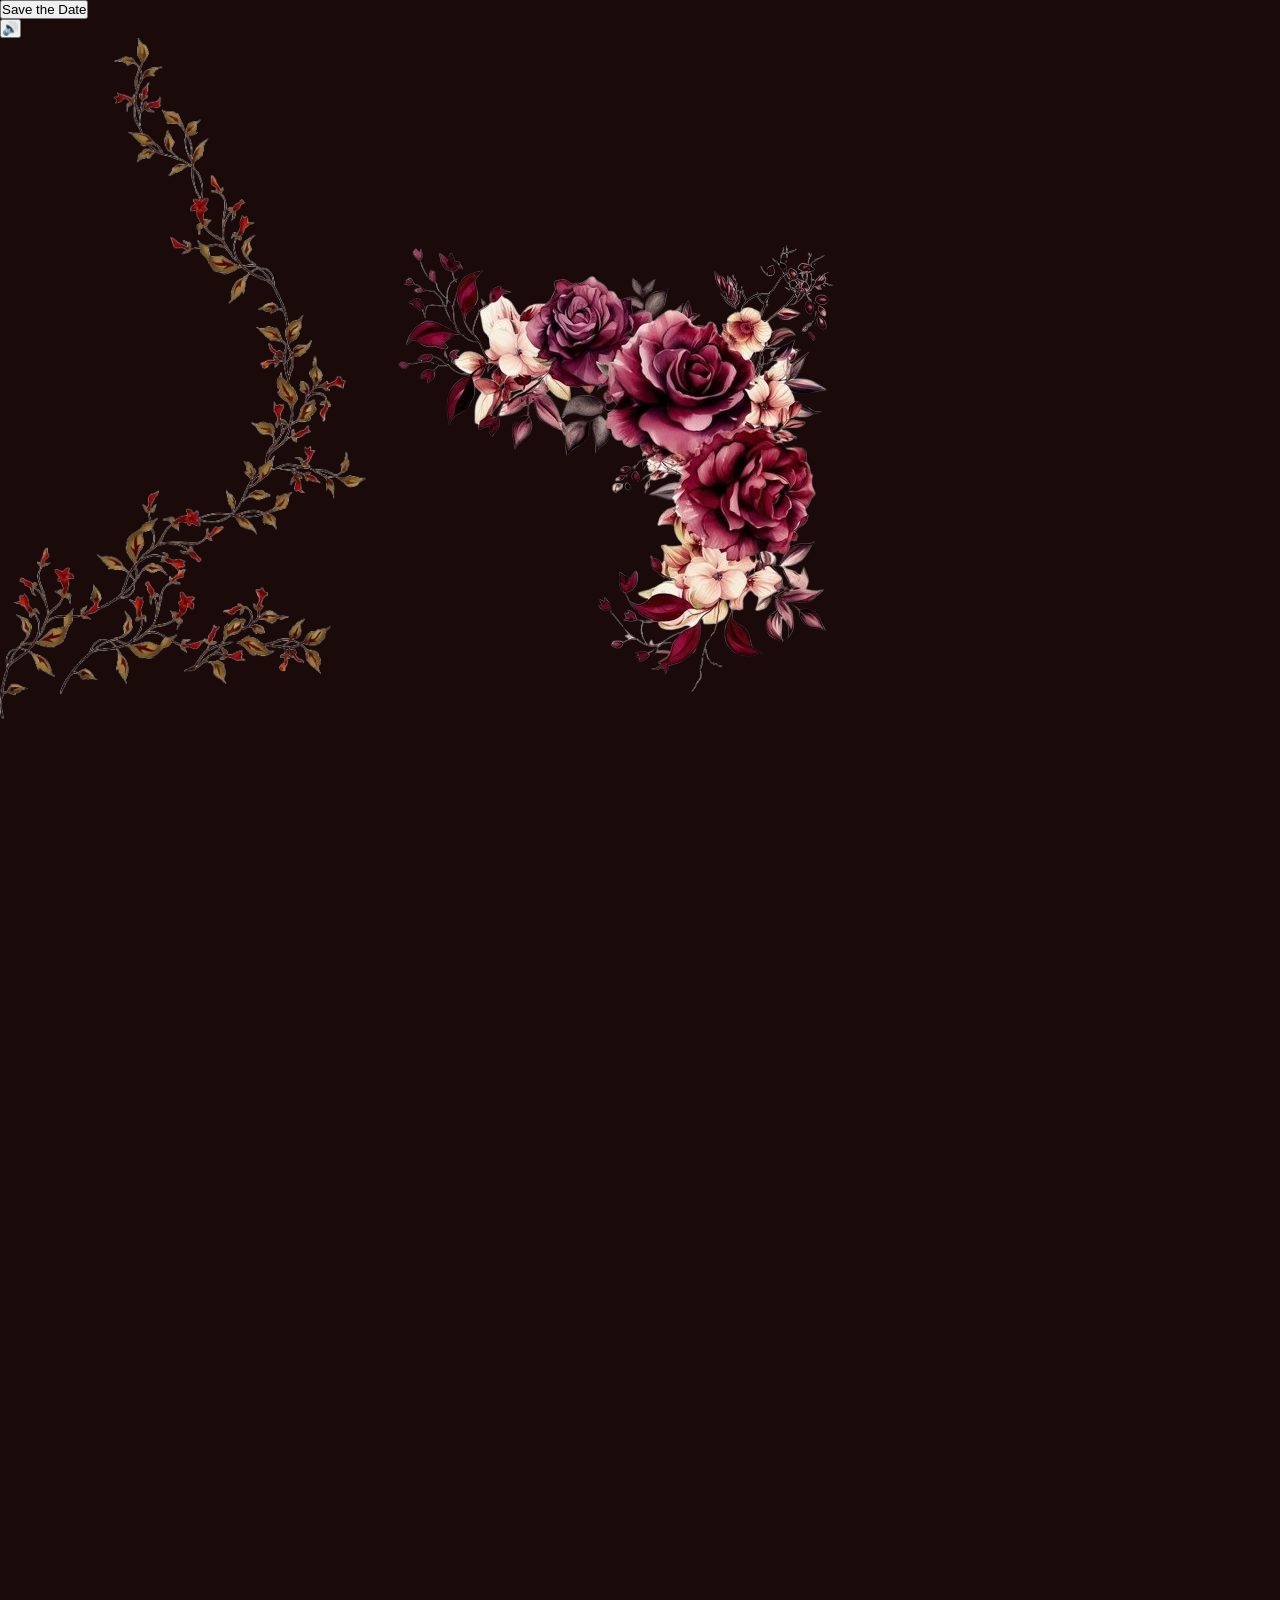
==== commit a7072d6f: "Update index.html" ====
--- a/index.html
+++ b/index.html
@@ -3,404 +3,1056 @@
 <head>
   <meta charset="UTF-8">
   <meta name="viewport" content="width=device-width, initial-scale=1.0">
+
   <title>Aqib &amp; Romaisa — Wedding Invitation</title>
+
   <link rel="icon" type="image/png" href="assets/images/my_beloved_icon.png">
+
   <link rel="stylesheet" href="css/global.css">
   <link rel="stylesheet" href="css/wedding-t2.css">
   <link rel="stylesheet" href="css/fonts.css">
 </head>
+
 <body
-  class="wed2-ring-font-allura wed2-bride-name-shift-left wed2-bride-name-shift-more-left"
+  class="wed2-ring-font-allura wed2-details-name-font-allura wed2-bride-name-shift-left wed2-bride-name-shift-more-left"
   data-style-picker="true"
+
   data-groom-name="Aqib"
   data-bride-name="Romaisa"
+
   data-groom-parent-prefix="Son of"
   data-groom-parents-name="Shabir Ahmad &amp; Zaitoona"
+
   data-bride-parent-prefix="Daughter of"
   data-bride-parents-name="Ghulam Mohammad &amp; Gulshan"
+
   data-parent-prefix="Son of"
   data-parents-name="Shabir Ahmad &amp; Zaitoona"
+
   data-event-date="2026-09-22"
   data-event-time="2:00 PM"
+
   data-event-address="House No. 34, Nawab Bagh, Baghwanpora, Lal Bazar, Srinagar"
-  data-map-link="https://www.google.com/maps/search/?api=1&amp;query=House%20No.%2034%2C%20Nawab%20Bagh%2C%20Baghwanpora%2C%20Lal%20Bazar%2C%20Srinagar"
+
+  data-map-link="https://maps.app.goo.gl/KbzGdw58bQK8wZfm9"
+
   data-map-embed="https://www.google.com/maps?q=House%20No.%2034%2C%20Nawab%20Bagh%2C%20Baghwanpora%2C%20Lal%20Bazar%2C%20Srinagar&amp;output=embed"
+
   data-quote="وَمِنْ آيَاتِهِ أَنْ خَلَقَ لَكُم مِّنْ أَنفُسِكُمْ أَزْوَاجًا لِّتَسْكُنُوا إِلَيْهَا وَجَعَلَ بَيْنَكُم مَّوَدَّةً وَرَحْمَةً ۚ إِنَّ فِي ذَٰلِكَ لَآيَاتٍ لِّقَوْمٍ يَتَفَكَّرُونَ — And of His signs is that He created for you from yourselves mates that you may find tranquility in them; and He placed between you affection and mercy. Indeed in that are signs for a people who give thought. (Qur’an 30:21)"
+
   data-invitation-message="With hearts full of joy, we invite you to join us and bless the beginning of our new journey together. Your presence and prayers will make our special day even more meaningful."
+
   data-event-1-title="Wedding Ceremony"
-  data-event-1-time="2:00 PM"
+  data-event-1-time="22 September 2026 at 2:00 PM"
+
   data-event-2-title=""
   data-event-2-time=""
+
   data-event-3-title=""
   data-event-3-time=""
+
   data-event-4-title=""
   data-event-4-time=""
+
   data-couple-photo=""
   data-polaroid-count="4"
+
   data-polaroid-1-caption="Together"
   data-polaroid-2-caption="Forever"
   data-polaroid-3-caption="Always"
-  data-polaroid-4-caption="Blessed">
-
-  <audio id="wed2-music" preload="auto" aria-label="Wedding background music">
-    <source src="assets/music/eid_song.mp3" type="audio/mpeg">
-  </audio>
+  data-polaroid-4-caption="Blessed"
+>
+
+<audio id="wed2-music" preload="auto" aria-label="Wedding background music">
+  <source src="assets/music/eid_song.mp3" type="audio/mpeg">
+</audio>
+
 <main class="wed2-page">
-    <!-- Session 1: Closed envelope with monogram seal -->
-    <section class="wed2-session wed2-session-cover" id="wed2-session-cover" aria-label="Save the date cover" aria-hidden="true">
-      <div class="wed2-envelope-scene" id="wed2-cover">
-        <div class="wed2-tassel" id="wed2-tassel" role="button" aria-label="Press and pull tassel down to open invitation" tabindex="0">
-          <span class="wed2-tassel-string"></span>
-          <span class="wed2-tassel-cap"></span>
-          <span class="wed2-tassel-fringes">
-            <span class="wed2-tassel-ropes">
-              <span class="wed2-tassel-thread"></span>
-              <span class="wed2-tassel-thread"></span>
-              <span class="wed2-tassel-thread"></span>
-              <span class="wed2-tassel-thread"></span>
-              <span class="wed2-tassel-thread"></span>
-              <span class="wed2-tassel-thread"></span>
-              <span class="wed2-tassel-thread"></span>
-              <span class="wed2-tassel-thread"></span>
-              <span class="wed2-tassel-thread"></span>
-              <span class="wed2-tassel-thread"></span>
-              <span class="wed2-tassel-thread"></span>
-              <span class="wed2-tassel-thread"></span>
-              <span class="wed2-tassel-thread"></span>
-              <span class="wed2-tassel-thread"></span>
-              <span class="wed2-tassel-thread"></span>
-              <span class="wed2-tassel-thread"></span>
-              <span class="wed2-tassel-thread"></span>
-              <span class="wed2-tassel-thread"></span>
-              <span class="wed2-tassel-thread"></span>
-            </span>
+
+  <!-- COVER -->
+  <section
+    class="wed2-session wed2-session-cover"
+    id="wed2-session-cover"
+    aria-label="Save the date cover"
+    aria-hidden="true"
+  >
+
+    <div class="wed2-envelope-scene" id="wed2-cover">
+
+      <div
+        class="wed2-tassel"
+        id="wed2-tassel"
+        role="button"
+        aria-label="Press and pull tassel down to open invitation"
+        tabindex="0"
+      >
+        <span class="wed2-tassel-string"></span>
+        <span class="wed2-tassel-cap"></span>
+
+        <span class="wed2-tassel-fringes">
+          <span class="wed2-tassel-ropes">
+
+            <span class="wed2-tassel-thread"></span>
+            <span class="wed2-tassel-thread"></span>
+            <span class="wed2-tassel-thread"></span>
+            <span class="wed2-tassel-thread"></span>
+            <span class="wed2-tassel-thread"></span>
+            <span class="wed2-tassel-thread"></span>
+            <span class="wed2-tassel-thread"></span>
+            <span class="wed2-tassel-thread"></span>
+            <span class="wed2-tassel-thread"></span>
+            <span class="wed2-tassel-thread"></span>
+            <span class="wed2-tassel-thread"></span>
+            <span class="wed2-tassel-thread"></span>
+            <span class="wed2-tassel-thread"></span>
+            <span class="wed2-tassel-thread"></span>
+            <span class="wed2-tassel-thread"></span>
+            <span class="wed2-tassel-thread"></span>
+            <span class="wed2-tassel-thread"></span>
+            <span class="wed2-tassel-thread"></span>
+            <span class="wed2-tassel-thread"></span>
+
           </span>
+        </span>
+      </div>
+
+      <div class="wed2-envelope" id="wed2-envelope">
+
+        <div class="wed2-envelope-back"></div>
+
+        <div
+          class="wed2-envelope-fold-bottom"
+          aria-hidden="true"
+        ></div>
+
+        <div
+          class="wed2-envelope-panel wed2-envelope-panel-left"
+          aria-hidden="true"
+        >
+          <span class="wed2-panel-inner"></span>
         </div>
-        <div class="wed2-envelope" id="wed2-envelope">
-          <div class="wed2-envelope-back" aria-hidden="true"></div>
-          <div class="wed2-envelope-fold-bottom" aria-hidden="true"></div>
-          <div class="wed2-envelope-panel wed2-envelope-panel-left" aria-hidden="true">
-            <span class="wed2-panel-inner"></span>
+
+        <div
+          class="wed2-envelope-panel wed2-envelope-panel-right"
+          aria-hidden="true"
+        >
+          <span class="wed2-panel-inner"></span>
+        </div>
+
+        <div
+          class="wed2-envelope-crease"
+          aria-hidden="true"
+        ></div>
+
+        <button
+          type="button"
+          class="wed2-seal"
+          id="wed2-save-date-btn"
+          aria-label="Open invitation"
+        >
+          <span class="wed2-seal-ring"></span>
+
+          <span class="wed2-seal-monogram">
+            <span class="wed2-seal-line">Save</span>
+            <span class="wed2-seal-line wed2-seal-line-small">the</span>
+            <span class="wed2-seal-line">Date</span>
+          </span>
+        </button>
+
+      </div>
+    </div>
+
+  </section>
+
+
+  <!-- INVITATION -->
+  <section
+    class="wed2-session wed2-session-invite"
+    id="wed2-session-invite"
+    aria-hidden="true"
+    aria-label="Wedding invitation"
+  >
+
+    <button
+      type="button"
+      class="wed2-mute-btn"
+      id="wed2-mute-btn"
+      aria-label="Mute music"
+      aria-hidden="true"
+    >
+      🔊
+    </button>
+
+    <div
+      class="wed2-petals"
+      id="wed2-petals"
+      aria-hidden="true"
+    ></div>
+
+
+    <div
+      class="wed2-scroll-page"
+      id="wed2-scroll-page"
+    >
+
+      <!-- HERO -->
+      <header
+        class="wed2-hero"
+        id="wed2-hero"
+      >
+
+        <div
+          class="wed2-hero-deco"
+          aria-hidden="true"
+        >
+
+          <div class="wed2-code-border-fill"></div>
+
+          <img
+            class="wed2-hero-floral wed2-hero-floral-tl"
+            src="assets/images/red-3.png"
+            alt=""
+            loading="eager"
+            decoding="async"
+          >
+
+          <img
+            class="wed2-hero-floral wed2-hero-floral-tr"
+            src="assets/images/red-1.png"
+            alt=""
+            loading="eager"
+            decoding="async"
+          >
+
+          <div class="wed2-hero-code-border">
+
+            <span class="wed2-code-edge wed2-code-edge-bottom"></span>
+            <span class="wed2-code-edge wed2-code-edge-right"></span>
+            <span class="wed2-code-edge wed2-code-edge-left"></span>
+            <span class="wed2-code-edge wed2-code-edge-top"></span>
+
+            <svg
+              class="wed2-code-corner-br"
+              viewBox="0 0 100 100"
+              xmlns="http://www.w3.org/2000/svg"
+              aria-hidden="true"
+            >
+              <path
+                class="wed2-code-vine"
+                d="M 8 92 C 22 78 38 88 52 74 S 78 58 92 42"
+              />
+
+              <path
+                class="wed2-code-vine wed2-code-vine-gold"
+                d="M 12 96 C 28 84 44 90 58 78"
+              />
+
+              <ellipse
+                class="wed2-code-leaf"
+                cx="24"
+                cy="86"
+                rx="7"
+                ry="3.5"
+                transform="rotate(-38 24 86)"
+              />
+
+              <ellipse
+                class="wed2-code-leaf"
+                cx="46"
+                cy="80"
+                rx="6"
+                ry="3"
+                transform="rotate(28 46 80)"
+              />
+
+              <ellipse
+                class="wed2-code-leaf"
+                cx="68"
+                cy="66"
+                rx="7"
+                ry="3.2"
+                transform="rotate(-22 68 66)"
+              />
+
+              <circle class="wed2-code-flower" cx="34" cy="88" r="4.2"/>
+              <circle class="wed2-code-flower" cx="58" cy="74" r="3.6"/>
+              <circle class="wed2-code-flower" cx="78" cy="54" r="4"/>
+
+              <circle class="wed2-code-flower-core" cx="34" cy="88" r="1.6"/>
+              <circle class="wed2-code-flower-core" cx="58" cy="74" r="1.4"/>
+              <circle class="wed2-code-flower-core" cx="78" cy="54" r="1.5"/>
+            </svg>
+
+            <svg
+              class="wed2-code-frame"
+              viewBox="0 0 100 100"
+              preserveAspectRatio="none"
+              xmlns="http://www.w3.org/2000/svg"
+              aria-hidden="true"
+            >
+
+              <path class="wed2-code-vine"
+                vector-effect="non-scaling-stroke"
+                d="M 1.2 98.8 C 12 97.2 20 99.4 30 98.6 S 48 97 58 98.8 S 74 99.2 86 98.4 S 94 97.6 98.8 98.8"
+              />
+
+              <path class="wed2-code-vine"
+                vector-effect="non-scaling-stroke"
+                d="M 98.8 1.2 C 97.2 14 99.4 24 98.6 34 S 97 50 98.8 60 S 99.2 74 98.4 86 S 97.6 94 98.8 98.8"
+              />
+
+              <path class="wed2-code-vine"
+                vector-effect="non-scaling-stroke"
+                d="M 1.2 1.2 C 2.4 14 0.8 24 1.2 34 S 2.2 50 1.2 60 S 0.8 74 1.2 86 S 2.2 94 1.2 98.8"
+              />
+
+              <path class="wed2-code-vine"
+                vector-effect="non-scaling-stroke"
+                d="M 1.2 1.2 C 14 2.4 24 0.8 34 1.2 S 50 2.2 60 1.2 S 74 0.8 86 1.2 S 94 2.2 98.8 1.2"
+              />
+
+              <path
+                class="wed2-code-vine wed2-code-vine-gold"
+                vector-effect="non-scaling-stroke"
+                d="M 2 97.6 C 14 96.2 26 98 38 97.2 S 62 96.4 74 97.6 S 88 98.2 97.6 97.4"
+              />
+
+              <path
+                class="wed2-code-vine wed2-code-vine-gold"
+                vector-effect="non-scaling-stroke"
+                d="M 97.6 2 C 96.2 16 98 28 97.2 40 S 96.4 64 97.6 76 S 98.2 90 97.4 97.6"
+              />
+
+              <path
+                class="wed2-code-vine wed2-code-vine-gold"
+                vector-effect="non-scaling-stroke"
+                d="M 2 2 C 2.8 16 1.6 28 2 40 S 2.6 52 2 64 S 1.6 76 2 88 S 2.6 94 2 97.6"
+              />
+
+              <path
+                class="wed2-code-vine wed2-code-vine-gold"
+                vector-effect="non-scaling-stroke"
+                d="M 2 2 C 16 2.8 28 1.6 40 2 S 52 2.6 64 2 S 76 1.6 88 2 S 94 2.6 97.6 2"
+              />
+
+              <circle class="wed2-code-flower" cx="14" cy="98.2" r="1.1"/>
+              <circle class="wed2-code-flower" cx="42" cy="98.6" r="0.95"/>
+              <circle class="wed2-code-flower" cx="70" cy="98.1" r="1.05"/>
+              <circle class="wed2-code-flower" cx="98.2" cy="22" r="1.1"/>
+              <circle class="wed2-code-flower" cx="98.5" cy="52" r="0.95"/>
+              <circle class="wed2-code-flower" cx="98.1" cy="78" r="1.05"/>
+              <circle class="wed2-code-flower" cx="1.8" cy="22" r="0.9"/>
+              <circle class="wed2-code-flower" cx="1.9" cy="42" r="0.85"/>
+              <circle class="wed2-code-flower" cx="1.8" cy="68" r="0.9"/>
+              <circle class="wed2-code-flower" cx="1.9" cy="88" r="0.85"/>
+              <circle class="wed2-code-flower" cx="22" cy="1.8" r="0.9"/>
+              <circle class="wed2-code-flower" cx="42" cy="1.9" r="0.85"/>
+              <circle class="wed2-code-flower" cx="68" cy="1.8" r="0.9"/>
+              <circle class="wed2-code-flower" cx="88" cy="1.9" r="0.85"/>
+
+              <ellipse class="wed2-code-leaf" cx="26" cy="98" rx="2.2" ry="1" transform="rotate(-32 26 98)"/>
+              <ellipse class="wed2-code-leaf" cx="56" cy="98.4" rx="2" ry="0.9" transform="rotate(24 56 98.4)"/>
+              <ellipse class="wed2-code-leaf" cx="98" cy="36" rx="2.1" ry="0.95" transform="rotate(-40 98 36)"/>
+              <ellipse class="wed2-code-leaf" cx="98.3" cy="64" rx="2" ry="0.9" transform="rotate(30 98.3 64)"/>
+              <ellipse class="wed2-code-leaf" cx="1.7" cy="28" rx="1.8" ry="0.85" transform="rotate(35 1.7 28)"/>
+              <ellipse class="wed2-code-leaf" cx="1.7" cy="58" rx="1.8" ry="0.85" transform="rotate(35 1.7 58)"/>
+              <ellipse class="wed2-code-leaf" cx="28" cy="1.7" rx="1.8" ry="0.85" transform="rotate(-35 28 1.7)"/>
+              <ellipse class="wed2-code-leaf" cx="58" cy="1.7" rx="1.8" ry="0.85" transform="rotate(-35 58 1.7)"/>
+
+            </svg>
           </div>
-          <div class="wed2-envelope-panel wed2-envelope-panel-right" aria-hidden="true">
-            <span class="wed2-panel-inner"></span>
+        </div>
+
+        <img
+          class="wed2-hero-couple"
+          id="wed2-hero-couple"
+          src="assets/images/red-gAndb.png"
+          alt="Bride and groom"
+          loading="eager"
+          decoding="async"
+        >
+
+        <div class="wed2-bismillah-wrap" aria-hidden="true">
+          <img
+            class="wed2-bismillah"
+            src="assets/images/bismillah.png"
+            alt="Bismillah"
+            loading="eager"
+            decoding="async"
+          >
+        </div>
+
+        <div
+          class="wed2-ring-wrap"
+          id="wed2-ring-wrap"
+          aria-hidden="true"
+        >
+          <img
+            class="wed2-ring"
+            src="assets/images/red-ring-2.png"
+            alt=""
+            loading="eager"
+            decoding="async"
+          >
+
+          <div class="wed2-ring-names">
+
+            <span
+              class="wed2-ring-name wed2-ring-name-groom"
+              id="wed2-groom-name"
+            ></span>
+
+            <span
+              class="wed2-ring-amp"
+              aria-hidden="true"
+            >&amp;</span>
+
+            <span
+              class="wed2-ring-name wed2-ring-name-bride"
+              id="wed2-bride-name"
+            ></span>
+
           </div>
-          <div class="wed2-envelope-crease" aria-hidden="true"></div>
-          <button type="button" class="wed2-seal" id="wed2-save-date-btn" aria-label="Open invitation">
-            <span class="wed2-seal-ring" aria-hidden="true"></span>
-            <span class="wed2-seal-monogram">
-              <span class="wed2-seal-line">Save</span>
-              <span class="wed2-seal-line wed2-seal-line-small">the</span>
-              <span class="wed2-seal-line">Date</span>
-            </span>
-          </button>
         </div>
-      </div>
-    </section>
-
-    <!-- Session 2: Scrollable invitation -->
-    <section class="wed2-session wed2-session-invite" id="wed2-session-invite" aria-hidden="true" aria-label="Wedding invitation">
-      <button type="button" class="wed2-mute-btn" id="wed2-mute-btn" aria-label="Mute music" aria-hidden="true">🔊</button>
-      <div class="wed2-petals" id="wed2-petals" aria-hidden="true"></div>
-
-      <div class="wed2-scroll-page" id="wed2-scroll-page">
-          <!-- Section A: Hero (decorated first screen only) -->
-          <header class="wed2-hero" id="wed2-hero">
-            <div class="wed2-hero-deco" aria-hidden="true">
-              <div class="wed2-code-border-fill"></div>
-              <img class="wed2-hero-floral wed2-hero-floral-tl" src="assets/images/red-3.png" alt="" loading="eager" decoding="async">
-              <img class="wed2-hero-floral wed2-hero-floral-tr" src="assets/images/red-1.png" alt="" loading="eager" decoding="async">
-              <div class="wed2-hero-code-border">
-                <span class="wed2-code-edge wed2-code-edge-bottom"></span>
-                <span class="wed2-code-edge wed2-code-edge-right"></span>
-                <span class="wed2-code-edge wed2-code-edge-left"></span>
-                <span class="wed2-code-edge wed2-code-edge-top"></span>
-                <svg class="wed2-code-corner-br" viewBox="0 0 100 100" xmlns="http://www.w3.org/2000/svg" aria-hidden="true">
-                  <path class="wed2-code-vine" d="M 8 92 C 22 78 38 88 52 74 S 78 58 92 42" />
-                  <path class="wed2-code-vine wed2-code-vine-gold" d="M 12 96 C 28 84 44 90 58 78" />
-                  <ellipse class="wed2-code-leaf" cx="24" cy="86" rx="7" ry="3.5" transform="rotate(-38 24 86)" />
-                  <ellipse class="wed2-code-leaf" cx="46" cy="80" rx="6" ry="3" transform="rotate(28 46 80)" />
-                  <ellipse class="wed2-code-leaf" cx="68" cy="66" rx="7" ry="3.2" transform="rotate(-22 68 66)" />
-                  <circle class="wed2-code-flower" cx="34" cy="88" r="4.2" />
-                  <circle class="wed2-code-flower" cx="58" cy="74" r="3.6" />
-                  <circle class="wed2-code-flower" cx="78" cy="54" r="4" />
-                  <circle class="wed2-code-flower-core" cx="34" cy="88" r="1.6" />
-                  <circle class="wed2-code-flower-core" cx="58" cy="74" r="1.4" />
-                  <circle class="wed2-code-flower-core" cx="78" cy="54" r="1.5" />
-                </svg>
-                <svg class="wed2-code-frame" viewBox="0 0 100 100" preserveAspectRatio="none" xmlns="http://www.w3.org/2000/svg" aria-hidden="true">
-                  <path class="wed2-code-vine" vector-effect="non-scaling-stroke" d="M 1.2 98.8 C 12 97.2 20 99.4 30 98.6 S 48 97 58 98.8 S 74 99.2 86 98.4 S 94 97.6 98.8 98.8" />
-                  <path class="wed2-code-vine" vector-effect="non-scaling-stroke" d="M 98.8 1.2 C 97.2 14 99.4 24 98.6 34 S 97 50 98.8 60 S 99.2 74 98.4 86 S 97.6 94 98.8 98.8" />
-                  <path class="wed2-code-vine" vector-effect="non-scaling-stroke" d="M 1.2 1.2 C 2.4 14 0.8 24 1.2 34 S 2.2 50 1.2 60 S 0.8 74 1.2 86 S 2.2 94 1.2 98.8" />
-                  <path class="wed2-code-vine" vector-effect="non-scaling-stroke" d="M 1.2 1.2 C 14 2.4 24 0.8 34 1.2 S 50 2.2 60 1.2 S 74 0.8 86 1.2 S 94 2.2 98.8 1.2" />
-                  <path class="wed2-code-vine wed2-code-vine-gold" vector-effect="non-scaling-stroke" d="M 2 97.6 C 14 96.2 26 98 38 97.2 S 62 96.4 74 97.6 S 88 98.2 97.6 97.4" />
-                  <path class="wed2-code-vine wed2-code-vine-gold" vector-effect="non-scaling-stroke" d="M 97.6 2 C 96.2 16 98 28 97.2 40 S 96.4 64 97.6 76 S 98.2 90 97.4 97.6" />
-                  <path class="wed2-code-vine wed2-code-vine-gold" vector-effect="non-scaling-stroke" d="M 2 2 C 2.8 16 1.6 28 2 40 S 2.6 52 2 64 S 1.6 76 2 88 S 2.6 94 2 97.6" />
-                  <path class="wed2-code-vine wed2-code-vine-gold" vector-effect="non-scaling-stroke" d="M 2 2 C 16 2.8 28 1.6 40 2 S 52 2.6 64 2 S 76 1.6 88 2 S 94 2.6 97.6 2" />
-                  <circle class="wed2-code-flower" vector-effect="non-scaling-stroke" cx="14" cy="98.2" r="1.1" />
-                  <circle class="wed2-code-flower" vector-effect="non-scaling-stroke" cx="42" cy="98.6" r="0.95" />
-                  <circle class="wed2-code-flower" vector-effect="non-scaling-stroke" cx="70" cy="98.1" r="1.05" />
-                  <circle class="wed2-code-flower" vector-effect="non-scaling-stroke" cx="98.2" cy="22" r="1.1" />
-                  <circle class="wed2-code-flower" vector-effect="non-scaling-stroke" cx="98.5" cy="52" r="0.95" />
-                  <circle class="wed2-code-flower" vector-effect="non-scaling-stroke" cx="98.1" cy="78" r="1.05" />
-                  <circle class="wed2-code-flower" vector-effect="non-scaling-stroke" cx="1.8" cy="22" r="0.9" />
-                  <circle class="wed2-code-flower" vector-effect="non-scaling-stroke" cx="1.9" cy="42" r="0.85" />
-                  <circle class="wed2-code-flower" vector-effect="non-scaling-stroke" cx="1.8" cy="68" r="0.9" />
-                  <circle class="wed2-code-flower" vector-effect="non-scaling-stroke" cx="1.9" cy="88" r="0.85" />
-                  <circle class="wed2-code-flower" vector-effect="non-scaling-stroke" cx="22" cy="1.8" r="0.9" />
-                  <circle class="wed2-code-flower" vector-effect="non-scaling-stroke" cx="42" cy="1.9" r="0.85" />
-                  <circle class="wed2-code-flower" vector-effect="non-scaling-stroke" cx="68" cy="1.8" r="0.9" />
-                  <circle class="wed2-code-flower" vector-effect="non-scaling-stroke" cx="88" cy="1.9" r="0.85" />
-                  <ellipse class="wed2-code-leaf" vector-effect="non-scaling-stroke" cx="26" cy="98" rx="2.2" ry="1" transform="rotate(-32 26 98)" />
-                  <ellipse class="wed2-code-leaf" vector-effect="non-scaling-stroke" cx="56" cy="98.4" rx="2" ry="0.9" transform="rotate(24 56 98.4)" />
-                  <ellipse class="wed2-code-leaf" vector-effect="non-scaling-stroke" cx="98" cy="36" rx="2.1" ry="0.95" transform="rotate(-40 98 36)" />
-                  <ellipse class="wed2-code-leaf" vector-effect="non-scaling-stroke" cx="98.3" cy="64" rx="2" ry="0.9" transform="rotate(30 98.3 64)" />
-                  <ellipse class="wed2-code-leaf" vector-effect="non-scaling-stroke" cx="1.7" cy="28" rx="1.8" ry="0.85" transform="rotate(35 1.7 28)" />
-                  <ellipse class="wed2-code-leaf" vector-effect="non-scaling-stroke" cx="1.7" cy="58" rx="1.8" ry="0.85" transform="rotate(35 1.7 58)" />
-                  <ellipse class="wed2-code-leaf" vector-effect="non-scaling-stroke" cx="28" cy="1.7" rx="1.8" ry="0.85" transform="rotate(-35 28 1.7)" />
-                  <ellipse class="wed2-code-leaf" vector-effect="non-scaling-stroke" cx="58" cy="1.7" rx="1.8" ry="0.85" transform="rotate(-35 58 1.7)" />
-                </svg>
+
+      </header>
+
+
+      <!-- QURAN QUOTE -->
+      <section
+        class="wed2-section wed2-quote wed2-reveal"
+        id="wed2-quote-section"
+      >
+        <span class="wed2-ornament" aria-hidden="true">❦</span>
+
+        <blockquote
+          class="wed2-quote-text"
+          id="wed2-quote-text"
+        ></blockquote>
+
+        <span class="wed2-ornament" aria-hidden="true">❦</span>
+      </section>
+
+
+      <!-- SCRATCH DATE -->
+      <section
+        class="wed2-section wed2-scratch wed2-reveal"
+        id="wed2-scratch-section"
+      >
+
+        <h2 class="wed2-section-title">
+          Save the Date
+        </h2>
+
+        <p class="wed2-scratch-hint">
+          Scratch to reveal the date
+        </p>
+
+        <div
+          class="wed2-scratch-burst"
+          id="wed2-scratch-burst"
+          aria-hidden="true"
+        ></div>
+
+        <div
+          class="wed2-scratch-card"
+          id="wed2-scratch-card"
+        >
+
+          <div
+            class="wed2-scroll-cap wed2-scroll-cap-top"
+            aria-hidden="true"
+          ></div>
+
+          <div
+            class="wed2-scroll-panel"
+            id="wed2-scroll-panel"
+          >
+
+            <div
+              class="wed2-scratch-reveal"
+              id="wed2-scratch-reveal"
+            >
+
+              <p
+                class="wed2-scratch-month"
+                id="wed2-scratch-month"
+              >
+                SEPTEMBER
+              </p>
+
+              <p
+                class="wed2-scratch-day"
+                id="wed2-scratch-day"
+              >
+                Tuesday, 22
+              </p>
+
+              <p
+                class="wed2-scratch-year"
+                id="wed2-scratch-year"
+              >
+                2026
+              </p>
+
+              <p
+                class="wed2-scratch-time"
+                id="wed2-scratch-time"
+              >
+                2:00 PM
+              </p>
+
+            </div>
+
+            <canvas
+              class="wed2-scratch-canvas"
+              id="wed2-scratch-canvas"
+              aria-label="Scratch to reveal wedding date"
+            ></canvas>
+
+          </div>
+
+          <div
+            class="wed2-scroll-cap wed2-scroll-cap-bottom"
+            aria-hidden="true"
+          ></div>
+
+        </div>
+
+        <button
+          type="button"
+          class="wed2-reveal-btn"
+          id="wed2-reveal-btn"
+          hidden
+        >
+          Reveal date
+        </button>
+
+      </section>
+
+
+      <!-- DETAILS -->
+      <section
+        class="wed2-section wed2-details wed2-reveal"
+        id="wed2-details-section"
+      >
+
+        <div class="wed2-details-card">
+
+          <div
+            class="wed2-details-card-border"
+            aria-hidden="true"
+          ></div>
+
+          <span class="wed2-details-bismillah">
+            In the name of Allah
+          </span>
+
+          <span class="wed2-details-greeting">
+            With joy and gratitude
+          </span>
+
+          <p class="wed2-details-welcome">
+            With immense joy and gratitude, we warmly welcome you to join us and bless the beginning of our new journey together.
+          </p>
+
+
+          <div class="wed2-details-couple">
+
+            <article class="wed2-details-person">
+
+              <p class="wed2-details-role">
+                Groom
+              </p>
+
+              <h2
+                class="wed2-details-name"
+                id="wed2-details-groom-name"
+              >
+                Aqib
+              </h2>
+
+              <p
+                class="wed2-details-parents-prefix"
+                id="wed2-details-groom-prefix"
+              >
+                Son of
+              </p>
+
+              <p
+                class="wed2-details-parents-name"
+                id="wed2-details-groom-parents"
+              >
+                Shabir Ahmad &amp; Zaitoona
+              </p>
+
+            </article>
+
+
+            <div
+              class="wed2-details-divider"
+              aria-hidden="true"
+            >
+              <span class="wed2-details-divider-line"></span>
+              <span class="wed2-details-divider-mark">and</span>
+              <span class="wed2-details-divider-line"></span>
+            </div>
+
+
+            <article class="wed2-details-person">
+
+              <p class="wed2-details-role">
+                Bride
+              </p>
+
+              <h2
+                class="wed2-details-name"
+                id="wed2-details-bride-name"
+              >
+                Romaisa
+              </h2>
+
+              <p
+                class="wed2-details-parents-prefix"
+                id="wed2-details-bride-prefix"
+              >
+                Daughter of
+              </p>
+
+              <p
+                class="wed2-details-parents-name"
+                id="wed2-details-bride-parents"
+              >
+                Ghulam Mohammad &amp; Gulshan
+              </p>
+
+            </article>
+
+          </div>
+
+
+          <div class="wed2-details-event">
+
+            <div class="wed2-details-event-block">
+
+              <p class="wed2-details-label">
+                Date &amp; Time
+              </p>
+
+              <p
+                class="wed2-details-value"
+                id="wed2-details-datetime"
+              >
+                Tuesday, 22 September 2026 at 2:00 PM
+              </p>
+
+            </div>
+
+
+            <div class="wed2-details-event-block">
+
+              <p class="wed2-details-label">
+                Venue
+              </p>
+
+              <p
+                class="wed2-details-value"
+                id="wed2-details-venue"
+              >
+                House No. 34, Nawab Bagh, Baghwanpora, Lal Bazar, Srinagar
+              </p>
+
+            </div>
+
+          </div>
+
+        </div>
+
+      </section>
+
+
+      <!-- TIMELINE -->
+      <section
+        class="wed2-section wed2-timeline wed2-reveal"
+        id="wed2-timeline-section"
+      >
+
+        <h2 class="wed2-section-title">
+          Event Timeline
+        </h2>
+
+        <ol
+          class="wed2-timeline-list"
+          id="wed2-timeline-list"
+        >
+
+          <li
+            class="wed2-timeline-item"
+            data-slot="1"
+          >
+
+            <span
+              class="wed2-timeline-dot"
+              aria-hidden="true"
+            ></span>
+
+            <div class="wed2-timeline-card">
+
+              <h3
+                class="wed2-timeline-title"
+                id="wed2-event-1-title"
+              >
+                Wedding Ceremony
+              </h3>
+
+              <p
+                class="wed2-timeline-time"
+                id="wed2-event-1-time"
+              >
+                22 September 2026 at 2:00 PM
+              </p>
+
+            </div>
+
+          </li>
+
+
+          <li
+            class="wed2-timeline-item"
+            data-slot="2"
+          >
+            <span class="wed2-timeline-dot"></span>
+
+            <div class="wed2-timeline-card">
+              <h3 id="wed2-event-2-title"></h3>
+              <p id="wed2-event-2-time"></p>
+            </div>
+          </li>
+
+
+          <li
+            class="wed2-timeline-item"
+            data-slot="3"
+          >
+            <span class="wed2-timeline-dot"></span>
+
+            <div class="wed2-timeline-card">
+              <h3 id="wed2-event-3-title"></h3>
+              <p id="wed2-event-3-time"></p>
+            </div>
+          </li>
+
+
+          <li
+            class="wed2-timeline-item"
+            data-slot="4"
+          >
+            <span class="wed2-timeline-dot"></span>
+
+            <div class="wed2-timeline-card">
+              <h3 id="wed2-event-4-title"></h3>
+              <p id="wed2-event-4-time"></p>
+            </div>
+          </li>
+
+        </ol>
+
+      </section>
+
+
+      <!-- MAP -->
+      <section
+        class="wed2-section wed2-map wed2-reveal"
+        id="wed2-map-section"
+      >
+
+        <h2 class="wed2-section-title">
+          Venue
+        </h2>
+
+        <p
+          class="wed2-address"
+          id="wed2-address-text"
+        >
+          House No. 34, Nawab Bagh, Baghwanpora, Lal Bazar, Srinagar
+        </p>
+
+        <div
+          class="wed2-map-frame"
+          id="wed2-map-frame"
+        >
+          <iframe
+            class="wed2-map-iframe"
+            id="wed2-map-iframe"
+            title="Wedding venue map"
+            loading="lazy"
+            referrerpolicy="no-referrer-when-downgrade"
+            allowfullscreen
+          ></iframe>
+        </div>
+
+        <a
+          class="wed2-btn wed2-btn-map"
+          id="wed2-map-link"
+          href="https://maps.app.goo.gl/KbzGdw58bQK8wZfm9"
+          target="_blank"
+          rel="noopener noreferrer"
+        >
+          View on Google Maps
+        </a>
+
+      </section>
+
+
+      <!-- COUNTDOWN -->
+      <section
+        class="wed2-section wed2-countdown wed2-reveal"
+        id="wed2-countdown-section"
+      >
+
+        <h2 class="wed2-section-title">
+          Counting Down
+        </h2>
+
+        <div
+          class="wed2-counter-stage"
+          id="wed2-counter-stage"
+        >
+
+          <svg
+            class="wed2-polaroid-threads-svg"
+            id="wed2-polaroid-threads"
+            aria-hidden="true"
+            focusable="false"
+          ></svg>
+
+          <div class="wed2-counter-grid">
+
+            <div
+              class="wed2-counter-cell wed2-counter-anchor"
+              id="wed2-counter-days"
+            >
+              <span
+                class="wed2-counter-num"
+                id="wed2-days"
+              >0</span>
+              <small>Days</small>
+            </div>
+
+            <div
+              class="wed2-counter-cell wed2-counter-anchor"
+              id="wed2-counter-hours"
+            >
+              <span
+                class="wed2-counter-num"
+                id="wed2-hours"
+              >0</span>
+              <small>Hours</small>
+            </div>
+
+            <div
+              class="wed2-counter-cell wed2-counter-anchor"
+              id="wed2-counter-minutes"
+            >
+              <span
+                class="wed2-counter-num"
+                id="wed2-minutes"
+              >0</span>
+              <small>Minutes</small>
+            </div>
+
+            <div
+              class="wed2-counter-cell wed2-counter-anchor"
+              id="wed2-counter-seconds"
+            >
+              <span
+                class="wed2-counter-num"
+                id="wed2-seconds"
+              >0</span>
+              <small>Seconds</small>
+            </div>
+
+          </div>
+
+
+          <div
+            class="wed2-polaroid-row"
+            id="wed2-polaroid-row"
+            aria-label="Couple memories"
+          >
+
+            <div
+              class="wed2-polaroid-hang wed2-polaroid-hang-1"
+              data-slot="1"
+              data-counter-id="wed2-counter-days"
+            >
+              <div class="wed2-polaroid-swing">
+                <figure class="wed2-polaroid wed2-polaroid-1">
+
+                  <div class="wed2-polaroid-img">
+                    <img
+                      src="assets/images/1.jpeg"
+                      alt="Couple memory 1"
+                      loading="lazy"
+                      decoding="async"
+                    >
+                  </div>
+
+                  <figcaption
+                    class="wed2-polaroid-caption"
+                    id="wed2-polaroid-1-caption"
+                  >
+                    Together ♥
+                  </figcaption>
+
+                </figure>
               </div>
             </div>
-            <img class="wed2-hero-couple" id="wed2-hero-couple" src="assets/images/red-gAndb.png" alt="Bride and groom" loading="eager" decoding="async">
-            <div class="wed2-bismillah-wrap" aria-hidden="true">
-              <img class="wed2-bismillah" src="assets/images/bismillah.png" alt="Bismillah" loading="eager" decoding="async">
-            </div>
-            <div class="wed2-ring-wrap" id="wed2-ring-wrap" aria-hidden="true">
-              <img class="wed2-ring" src="assets/images/red-ring-2.png" alt="" loading="eager" decoding="async">
-              <div class="wed2-ring-names">
-                <span class="wed2-ring-name wed2-ring-name-groom" id="wed2-groom-name"></span>
-                <span class="wed2-ring-amp" aria-hidden="true">&amp;</span>
-                <span class="wed2-ring-name wed2-ring-name-bride" id="wed2-bride-name"></span>
+
+
+            <div
+              class="wed2-polaroid-hang wed2-polaroid-hang-2"
+              data-slot="2"
+              data-counter-id="wed2-counter-hours"
+            >
+              <div class="wed2-polaroid-swing">
+                <figure class="wed2-polaroid wed2-polaroid-2">
+
+                  <div class="wed2-polaroid-img">
+                    <img
+                      src="assets/images/2.jpeg"
+                      alt="Couple memory 2"
+                      loading="lazy"
+                      decoding="async"
+                    >
+                  </div>
+
+                  <figcaption
+                    class="wed2-polaroid-caption"
+                    id="wed2-polaroid-2-caption"
+                  >
+                    Forever
+                  </figcaption>
+
+                </figure>
               </div>
             </div>
-          </header>
-
-          <!-- Section B: Quote -->
-          <section class="wed2-section wed2-quote wed2-reveal" id="wed2-quote-section">
-            <span class="wed2-ornament" aria-hidden="true">❦</span>
-            <blockquote class="wed2-quote-text" id="wed2-quote-text"></blockquote>
-            <span class="wed2-ornament" aria-hidden="true">❦</span>
-          </section>
-
-          <!-- Section C: Scratch date -->
-          <section class="wed2-section wed2-scratch wed2-reveal" id="wed2-scratch-section">
-            <h2 class="wed2-section-title">Save the Date</h2>
-            <p class="wed2-scratch-hint">Scratch to reveal the date</p>
-            <div class="wed2-scratch-burst" id="wed2-scratch-burst" aria-hidden="true"></div>
-            <div class="wed2-scratch-card" id="wed2-scratch-card">
-              <div class="wed2-scroll-cap wed2-scroll-cap-top" aria-hidden="true"></div>
-              <div class="wed2-scroll-panel" id="wed2-scroll-panel">
-                <div class="wed2-scratch-reveal" id="wed2-scratch-reveal">
-                  <p class="wed2-scratch-month" id="wed2-scratch-month">SEPTEMBER</p>
-                  <p class="wed2-scratch-day" id="wed2-scratch-day">Tuesday, 22</p>
-                  <p class="wed2-scratch-year" id="wed2-scratch-year">2026</p>
-                  <p class="wed2-scratch-time" id="wed2-scratch-time">2:00 PM</p>
-                </div>
-                <canvas class="wed2-scratch-canvas" id="wed2-scratch-canvas" aria-label="Scratch to reveal wedding date"></canvas>
+
+
+            <div
+              class="wed2-polaroid-hang wed2-polaroid-hang-3"
+              data-slot="3"
+              data-counter-id="wed2-counter-minutes"
+            >
+              <div class="wed2-polaroid-swing">
+                <figure class="wed2-polaroid wed2-polaroid-3">
+
+                  <div class="wed2-polaroid-img">
+                    <img
+                      src="assets/images/3.jpeg"
+                      alt="Couple memory 3"
+                      loading="lazy"
+                      decoding="async"
+                    >
+                  </div>
+
+                  <figcaption
+                    class="wed2-polaroid-caption"
+                    id="wed2-polaroid-3-caption"
+                  >
+                    Always
+                  </figcaption>
+
+                </figure>
               </div>
-              <div class="wed2-scroll-cap wed2-scroll-cap-bottom" aria-hidden="true"></div>
-            </div>
-            <button type="button" class="wed2-reveal-btn" id="wed2-reveal-btn" hidden>Reveal date</button>
-          </section>
-
-          <!-- Section D: Full invitation details -->
-          <section class="wed2-section wed2-details wed2-reveal" id="wed2-details-section">
-            <div class="wed2-details-card">
-              <div class="wed2-details-card-border" aria-hidden="true"></div>
-              <span class="wed2-details-bismillah">In the name of Allah</span>
-              <span class="wed2-details-greeting">With joy and gratitude</span>
-              <p class="wed2-details-welcome">
-                With immense joy and gratitude, we warmly welcome you to join us and bless the beginning of our new journey together.
-              </p>
-
-              <div class="wed2-details-couple">
-                <article class="wed2-details-person">
-                  <p class="wed2-details-role">Groom</p>
-                  <h2 class="wed2-details-name" id="wed2-details-groom-name">Aqib</h2>
-                  <p class="wed2-details-parents-prefix" id="wed2-details-groom-prefix">Son of</p>
-                  <p class="wed2-details-parents-name" id="wed2-details-groom-parents">Shabir Ahmad &amp; Zaitoona</p>
-                </article>
-
-                <div class="wed2-details-divider" aria-hidden="true">
-                  <span class="wed2-details-divider-line"></span>
-                  <span class="wed2-details-divider-mark">and</span>
-                  <span class="wed2-details-divider-line"></span>
-                </div>
-
-                <article class="wed2-details-person">
-                  <p class="wed2-details-role">Bride</p>
-                  <h2 class="wed2-details-name" id="wed2-details-bride-name">Romaisa</h2>
-                  <p class="wed2-details-parents-prefix" id="wed2-details-bride-prefix">Daughter of</p>
-                  <p class="wed2-details-parents-name" id="wed2-details-bride-parents">Ghulam Mohammad &amp; Gulshan</p>
-                </article>
+            </div>
+
+
+            <div
+              class="wed2-polaroid-hang wed2-polaroid-hang-4"
+              data-slot="4"
+              data-counter-id="wed2-counter-seconds"
+            >
+              <div class="wed2-polaroid-swing">
+                <figure class="wed2-polaroid wed2-polaroid-4">
+
+                  <div class="wed2-polaroid-img">
+                    <img
+                      src="assets/images/4.jpeg"
+                      alt="Couple memory 4"
+                      loading="lazy"
+                      decoding="async"
+                    >
+                  </div>
+
+                  <figcaption
+                    class="wed2-polaroid-caption"
+                    id="wed2-polaroid-4-caption"
+                  >
+                    Blessed
+                  </figcaption>
+
+                </figure>
               </div>
-
-              <div class="wed2-details-event">
-                <div class="wed2-details-event-block">
-                  <p class="wed2-details-label">Date &amp; Time</p>
-                  <p class="wed2-details-value" id="wed2-details-datetime">Tuesday, 22 September 2026 at 2:00 PM</p>
-                </div>
-                <div class="wed2-details-event-block">
-                  <p class="wed2-details-label">Venue</p>
-                  <p class="wed2-details-value" id="wed2-details-venue">House No. 34, Nawab Bagh, Baghwanpora, Lal Bazar, Srinagar</p>
-                </div>
-              </div>
-            </div>
-          </section>
-
-          <!-- Section E: Timeline -->
-          <section class="wed2-section wed2-timeline wed2-reveal" id="wed2-timeline-section">
-            <h2 class="wed2-section-title">Event Timeline</h2>
-            <ol class="wed2-timeline-list" id="wed2-timeline-list">
-              <li class="wed2-timeline-item" data-slot="1">
-                <span class="wed2-timeline-dot" aria-hidden="true"></span>
-                <div class="wed2-timeline-card">
-                  <h3 class="wed2-timeline-title" id="wed2-event-1-title">Nikkah Ceremony</h3>
-                  <p class="wed2-timeline-time" id="wed2-event-1-time">11:00 AM</p>
-                </div>
-              </li>
-              <li class="wed2-timeline-item" data-slot="2">
-                <span class="wed2-timeline-dot" aria-hidden="true"></span>
-                <div class="wed2-timeline-card">
-                  <h3 class="wed2-timeline-title" id="wed2-event-2-title">Reception</h3>
-                  <p class="wed2-timeline-time" id="wed2-event-2-time">4:00 PM</p>
-                </div>
-              </li>
-              <li class="wed2-timeline-item" data-slot="3">
-                <span class="wed2-timeline-dot" aria-hidden="true"></span>
-                <div class="wed2-timeline-card">
-                  <h3 class="wed2-timeline-title" id="wed2-event-3-title">Dinner</h3>
-                  <p class="wed2-timeline-time" id="wed2-event-3-time">6:30 PM</p>
-                </div>
-              </li>
-              <li class="wed2-timeline-item" data-slot="4">
-                <span class="wed2-timeline-dot" aria-hidden="true"></span>
-                <div class="wed2-timeline-card">
-                  <h3 class="wed2-timeline-title" id="wed2-event-4-title"></h3>
-                  <p class="wed2-timeline-time" id="wed2-event-4-time"></p>
-                </div>
-              </li>
-            </ol>
-          </section>
-
-          <!-- Section F: Map -->
-          <section class="wed2-section wed2-map wed2-reveal" id="wed2-map-section">
-            <h2 class="wed2-section-title">Venue</h2>
-            <p class="wed2-address" id="wed2-address-text">House No. 34, Nawab Bagh, Baghwanpora, Lal Bazar, Srinagar</p>
-            <div class="wed2-map-frame" id="wed2-map-frame">
-              <iframe
-                class="wed2-map-iframe"
-                id="wed2-map-iframe"
-                title="Wedding venue map"
-                loading="lazy"
-                referrerpolicy="no-referrer-when-downgrade"
-                allowfullscreen>
-              </iframe>
-            </div>
-            <a class="wed2-btn wed2-btn-map" id="wed2-map-link" href="#" target="_blank" rel="noopener noreferrer">View on Google Maps</a>
-          </section>
-
-          <!-- Section G: Countdown -->
-          <section class="wed2-section wed2-countdown wed2-reveal" id="wed2-countdown-section">
-            <h2 class="wed2-section-title">Counting Down</h2>
-            <div class="wed2-counter-stage" id="wed2-counter-stage">
-              <svg class="wed2-polaroid-threads-svg" id="wed2-polaroid-threads" aria-hidden="true" focusable="false"></svg>
-              <div class="wed2-counter-grid">
-                <div class="wed2-counter-cell wed2-counter-anchor" id="wed2-counter-days">
-                  <span class="wed2-counter-num" id="wed2-days">0</span>
-                  <small>Days</small>
-                </div>
-                <div class="wed2-counter-cell wed2-counter-anchor" id="wed2-counter-hours">
-                  <span class="wed2-counter-num" id="wed2-hours">0</span>
-                  <small>Hours</small>
-                </div>
-                <div class="wed2-counter-cell wed2-counter-anchor" id="wed2-counter-minutes">
-                  <span class="wed2-counter-num" id="wed2-minutes">0</span>
-                  <small>Minutes</small>
-                </div>
-                <div class="wed2-counter-cell wed2-counter-anchor" id="wed2-counter-seconds">
-                  <span class="wed2-counter-num" id="wed2-seconds">0</span>
-                  <small>Seconds</small>
-                </div>
-              </div>
-              <div class="wed2-polaroid-row" id="wed2-polaroid-row" aria-label="Couple memories">
-                <div class="wed2-polaroid-hang wed2-polaroid-hang-1" data-slot="1" data-counter-id="wed2-counter-days">
-                  <div class="wed2-polaroid-swing">
-                    <figure class="wed2-polaroid wed2-polaroid-1">
-                      <div class="wed2-polaroid-img">
-                        <img
-                          src="assets/images/1.jpeg"
-                          alt="Couple memory 1"
-                          loading="lazy"
-                          decoding="async">
-                      </div>
-                      <figcaption class="wed2-polaroid-caption" id="wed2-polaroid-1-caption">Together ♥</figcaption>
-                    </figure>
-                  </div>
-                </div>
-                <div class="wed2-polaroid-hang wed2-polaroid-hang-2" data-slot="2" data-counter-id="wed2-counter-hours">
-                  <div class="wed2-polaroid-swing">
-                    <figure class="wed2-polaroid wed2-polaroid-2">
-                      <div class="wed2-polaroid-img">
-                        <img
-                          src="assets/images/2.jpeg"
-                          alt="Couple memory 2"
-                          loading="lazy"
-                          decoding="async">
-                      </div>
-                      <figcaption class="wed2-polaroid-caption" id="wed2-polaroid-2-caption">Forever</figcaption>
-                    </figure>
-                  </div>
-                </div>
-                <div class="wed2-polaroid-hang wed2-polaroid-hang-3" data-slot="3" data-counter-id="wed2-counter-minutes">
-                  <div class="wed2-polaroid-swing">
-                    <figure class="wed2-polaroid wed2-polaroid-3">
-                      <div class="wed2-polaroid-img">
-                        <img
-                          src="assets/images/3.jpeg"
-                          alt="Couple memory 3"
-                          loading="lazy"
-                          decoding="async">
-                      </div>
-                      <figcaption class="wed2-polaroid-caption" id="wed2-polaroid-3-caption">Always</figcaption>
-                    </figure>
-                  </div>
-                </div>
-                <div class="wed2-polaroid-hang wed2-polaroid-hang-4" data-slot="4" data-counter-id="wed2-counter-seconds">
-                  <div class="wed2-polaroid-swing">
-                    <figure class="wed2-polaroid wed2-polaroid-4">
-                      <div class="wed2-polaroid-img">
-                        <img
-                          src="assets/images/4.jpeg"
-                          alt="Couple memory 4"
-                          loading="lazy"
-                          decoding="async">
-                      </div>
-                      <figcaption class="wed2-polaroid-caption" id="wed2-polaroid-4-caption">Blessed</figcaption>
-                    </figure>
-                  </div>
-                </div>
-              </div>
-            </div>
-          </section>
-
-          <!-- Section H: Invitation message -->
-          <section class="wed2-section wed2-message wed2-reveal" id="wed2-message-section">
-            <span class="wed2-ornament-row" aria-hidden="true">
-              <span>❦</span><span>❦</span><span>❦</span>
-            </span>
-            <p class="wed2-invitation-message" id="wed2-invitation-message"></p>
-            <p class="wed2-closing">
-              <span class="wed2-closing-top">Best wishes from</span><br>
-              <span class="wed2-closing-bottom">family &amp; friends</span>
-            </p>
-          </section>
-      </div>
-    </section>
-  </main>
-  <script src="js/global.js"></script>
-  <script src="js/brand-assets.js"></script>
-  <script src="js/wedding-t2.js"></script>
+            </div>
+
+          </div>
+        </div>
+
+      </section>
+
+
+      <!-- CLOSING -->
+      <section
+        class="wed2-section wed2-message wed2-reveal"
+        id="wed2-message-section"
+      >
+
+        <span
+          class="wed2-ornament-row"
+          aria-hidden="true"
+        >
+          <span>❦</span>
+          <span>❦</span>
+          <span>❦</span>
+        </span>
+
+        <p
+          class="wed2-invitation-message"
+          id="wed2-invitation-message"
+        ></p>
+
+        <p class="wed2-closing">
+
+          <span class="wed2-closing-top">
+            Best wishes from
+          </span>
+
+          <br>
+
+          <span class="wed2-closing-bottom">
+            family &amp; friends
+          </span>
+
+          <br>
+
+          <span class="wed2-closing-ums">
+            ♥︎ ums
+          </span>
+
+        </p>
+
+      </section>
+
+    </div>
+  </section>
+
+</main>
+
+
+<script src="js/global.js"></script>
+<script src="js/brand-assets.js"></script>
+<script src="js/wedding-t2.js"></script>
+
 </body>
 </html>
--- a/css/wedding-t2.css
+++ b/css/wedding-t2.css
@@ -1,3351 +1,35 @@
-/* Wedding Template T2 — pastel & red envelope invitation */
+/* =========================================================
+   AQIB & ROMAISA — FINAL TYPOGRAPHY / CLOSING OVERRIDES
+   ========================================================= */
 
-html,
-body {
-  --wed2-bg: #faf3f0;
-  --wed2-pastel-blush: #f5e6e4;
-  --wed2-pastel-rose: #fde8e8;
-  --wed2-pastel-cream: #fff9f5;
-  --wed2-red: #8b2942;
-  --wed2-red-soft: #c45c6a;
-  --wed2-red-deep: #6b1d32;
-  --wed2-gold: #c9a86c;
-  --wed2-text: #4a2c32;
-  --wed2-text-soft: #7a5a60;
-  --wed2-paper: #fffaf8;
-  margin: 0;
-  min-height: 100vh;
-  height: auto;
-  max-height: none;
-  overflow: hidden;
-  background: var(--wed2-bg);
-  color: var(--wed2-text);
-  font-family: 'Cormorant Garamond', Georgia, serif;
+/* Original T2 reference uses Great Vibes for the couple names */
+body.wed2-use-great-vibes .wed2-ring-name,
+body.wed2-use-great-vibes .wed2-details-name {
+  font-family: 'Great Vibes', cursive !important;
+  font-style: normal !important;
+  font-weight: 400 !important;
 }
 
-.wed2-page {
-  position: relative;
-  min-height: 100vh;
-  min-height: 100dvh;
+/* Prevent any template font variant from overriding the names */
+body.wed2-ring-font-pinyon .wed2-ring-name,
+body.wed2-ring-font-satisfy .wed2-ring-name,
+body.wed2-ring-font-allura .wed2-ring-name,
+body.wed2-details-name-font-cormorant .wed2-details-name,
+body.wed2-details-name-font-pinyon .wed2-details-name,
+body.wed2-details-name-font-allura .wed2-details-name {
+  font-family: 'Great Vibes', cursive !important;
+  font-style: normal !important;
+  font-weight: 400 !important;
 }
 
-.wed2-style-picker {
-  display: none;
-  position: fixed;
-  inset: 0;
-  z-index: 1000;
-  align-items: center;
-  justify-content: center;
-  padding: 1.5rem;
-  background:
-    radial-gradient(circle at top, #fff9f5 0%, var(--wed2-pastel-blush) 45%, var(--wed2-bg) 100%);
-}
-
-.wed2-style-picker.is-active {
-  display: flex;
-  animation: wed2FadeIn 0.45s ease both;
-}
-
-@keyframes wed2FadeIn {
-  from { opacity: 0; }
-  to { opacity: 1; }
-}
-
-.wed2-style-picker-card {
-  width: min(92vw, 24rem);
-  padding: 2rem 1.6rem 1.75rem;
-  text-align: center;
-  background: linear-gradient(180deg, var(--wed2-paper) 0%, #fff3ef 100%);
-  border: 1px solid rgba(196, 92, 106, 0.28);
-  box-shadow: 0 18px 40px rgba(74, 44, 50, 0.12);
-}
-
-.wed2-style-picker-title {
-  margin: 0;
-  font-family: 'Playfair Display', serif;
-  font-size: clamp(1.55rem, 5vw, 1.9rem);
-  font-weight: 600;
-  color: var(--wed2-text);
-  letter-spacing: 0.02em;
-}
-
-.wed2-style-picker-sub {
-  margin: 0.65rem 0 0;
+/* Small signature below "family & friends" */
+.wed2-closing-ums {
+  display: inline-block;
+  margin-top: 0.18rem;
   font-family: 'Nunito', sans-serif;
-  font-size: 0.84rem;
-  line-height: 1.45;
-  color: var(--wed2-text-soft);
-}
-
-.wed2-style-picker-actions {
-  display: flex;
-  flex-direction: column;
-  gap: 0.7rem;
-  margin-top: 1.5rem;
-}
-
-.wed2-style-picker-btn {
-  appearance: none;
-  border: 1px solid rgba(139, 41, 66, 0.35);
-  background: rgba(255, 250, 248, 0.95);
-  color: var(--wed2-red);
-  font-family: 'Nunito', sans-serif;
-  font-size: 0.95rem;
-  font-weight: 700;
-  letter-spacing: 0.14em;
-  text-transform: uppercase;
-  padding: 0.85rem 1rem;
-  cursor: pointer;
-  transition: background 0.2s ease, color 0.2s ease, border-color 0.2s ease, transform 0.2s ease;
-}
-
-.wed2-style-picker-btn:hover,
-.wed2-style-picker-btn:focus-visible {
-  background: var(--wed2-red);
-  border-color: var(--wed2-red);
-  color: #fffaf8;
-  outline: none;
-}
-
-.wed2-style-picker-btn:active {
-  transform: translateY(1px);
-}
-
-/* ── Sessions ── */
-.wed2-session {
-  display: none;
-  min-height: 100vh;
-  min-height: 100dvh;
-}
-
-.wed2-session.is-active {
-  display: block;
-}
-
-.wed2-session-cover.is-active {
-  position: fixed;
-  inset: 0;
-  z-index: 100;
-  overflow: hidden;
-}
-
-.wed2-session-cover.is-fading {
-  position: fixed;
-  inset: 0;
-  z-index: 100;
-  pointer-events: none;
-}
-
-.wed2-session-invite.is-active {
-  overflow-y: auto;
-  overflow-x: hidden;
-  -webkit-overflow-scrolling: touch;
-  height: 100vh;
-  height: 100dvh;
-}
-
-.wed2-session-invite.is-active.is-scroll-locked {
-  overflow: hidden;
-  overscroll-behavior: none;
-  touch-action: none;
-}
-
-/* Rose petals — slow ambient fall after hero intro */
-.wed2-petals {
-  position: fixed;
-  inset: 0;
-  pointer-events: none;
-  z-index: 12;
-  overflow: hidden;
-  opacity: 0;
-  visibility: hidden;
-  transition: opacity 1.2s ease, visibility 1.2s ease;
-}
-
-.wed2-petals.is-active {
-  opacity: 1;
-  visibility: visible;
-}
-
-.wed2-petal {
-  position: absolute;
-  top: -8vh;
-  border-radius: 50% 50% 50% 0;
-  box-shadow: inset -1px -1px 2px rgba(255, 255, 255, 0.28);
-  opacity: 0;
-  animation: wed2PetalFall linear infinite;
-  will-change: transform, opacity;
-}
-
-@keyframes wed2PetalFall {
-  0% {
-    transform: translate3d(0, -8vh, 0) rotate(0deg);
-    opacity: 0;
-  }
-  6% {
-    opacity: var(--petal-opacity, 0.72);
-  }
-  22% {
-    transform: translate3d(calc(var(--petal-drift) * 0.28), 22vh, 0) rotate(calc(var(--petal-spin) * 0.22));
-  }
-  48% {
-    transform: translate3d(calc(var(--petal-drift) * 0.58), 48vh, 0) rotate(calc(var(--petal-spin) * 0.5));
-  }
-  74% {
-    transform: translate3d(calc(var(--petal-drift) * 0.82), 74vh, 0) rotate(calc(var(--petal-spin) * 0.76));
-  }
-  94% {
-    opacity: var(--petal-opacity, 0.72);
-  }
-  100% {
-    transform: translate3d(var(--petal-drift), 108vh, 0) rotate(var(--petal-spin));
-    opacity: 0;
-  }
-}
-
-/* ── Cover: folded paper envelope (Session 1) ── */
-.wed2-envelope-scene {
-  position: relative;
-  width: 100%;
-  height: 100vh;
-  height: 100dvh;
-  display: flex;
-  align-items: stretch;
-  justify-content: stretch;
-  padding: 0;
-  box-sizing: border-box;
-  overflow: hidden;
-  background:
-    radial-gradient(ellipse at 50% 20%, rgba(255, 255, 255, 0.7), transparent 50%),
-    radial-gradient(ellipse at 15% 85%, var(--wed2-pastel-rose), transparent 38%),
-    linear-gradient(180deg, var(--wed2-pastel-cream) 0%, var(--wed2-bg) 100%);
-  transition: opacity 0.5s ease 0.6s;
-}
-
-.wed2-envelope-scene.is-fading {
-  opacity: 0;
-  pointer-events: none;
-}
-
-/* Hanging tassel — top left, pull to open */
-.wed2-tassel {
-  --tassel-pull: 0px;
-  position: absolute;
-  top: 0;
-  left: clamp(1rem, 5vw, 2rem);
-  z-index: 20;
-  display: flex;
-  flex-direction: column;
-  align-items: center;
-  pointer-events: auto;
-  touch-action: none;
-  cursor: grab;
-  -webkit-user-select: none;
-  user-select: none;
-  transform-origin: top center;
-  transition: filter 0.25s ease;
-  animation: wed2TasselSway 5s ease-in-out infinite;
-}
-
-.wed2-tassel:focus-visible {
-  outline: 2px solid var(--wed2-red-soft);
-  outline-offset: 4px;
-}
-
-.wed2-tassel.is-dragging {
-  animation: none;
-  cursor: grabbing;
-  transform: rotate(2deg);
-}
-
-.wed2-tassel.is-near-open {
-  filter: drop-shadow(0 4px 14px rgba(139, 41, 66, 0.35));
-}
-
-.wed2-tassel.is-opening {
-  animation: none;
-  pointer-events: none;
-}
-
-.wed2-tassel.is-dragging .wed2-tassel-thread {
-  animation: none;
-}
-
-.wed2-tassel-string {
-  display: block;
-  width: 1.5px;
-  height: calc(clamp(32px, 5.5vh, 48px) + var(--tassel-pull, 0px));
-  background: linear-gradient(180deg, var(--wed2-red-deep) 0%, #5a1528 100%);
-  border-radius: 1px;
-  box-shadow: 0 1px 2px rgba(60, 15, 30, 0.2);
-  transition: height 0.35s cubic-bezier(0.34, 1.25, 0.64, 1);
-}
-
-.wed2-tassel.is-dragging .wed2-tassel-string {
-  transition: none;
-}
-
-@keyframes wed2TasselSway {
-  0%, 100% { transform: rotate(-2deg); }
-  50% { transform: rotate(3deg); }
-}
-
-.wed2-tassel-cap {
-  display: block;
-  width: 14px;
-  height: 10px;
-  margin-top: -1px;
-  background: linear-gradient(180deg, #7a1f38 0%, #5a1528 100%);
-  border-radius: 3px 3px 1px 1px;
-  box-shadow: 0 2px 4px rgba(60, 15, 30, 0.25);
-}
-
-.wed2-tassel-fringes {
-  display: block;
-  padding: 3px 2px 0;
-  margin-top: -1px;
-  background: linear-gradient(180deg, #6b1d32 0%, #5a1528 35%, #4a1222 100%);
-  border-radius: 0 0 4px 4px;
-  box-shadow: 0 4px 12px rgba(60, 15, 30, 0.22);
-}
-
-.wed2-tassel-ropes {
-  display: flex;
-  justify-content: center;
-  align-items: flex-end;
-  gap: 1px;
-  flex-wrap: nowrap;
-}
-
-.wed2-tassel-thread {
-  display: block;
-  flex-shrink: 0;
-  width: 1px;
-  height: var(--rope-len, 52px);
-  background: linear-gradient(
-    180deg,
-    #7a1f38 0%,
-    #6b1d32 25%,
-    #5a1528 70%,
-    #3d0f1a 100%
-  );
-  border-radius: 0 0 1px 1px;
-  transform-origin: top center;
-  transform: rotate(var(--rope-tilt, 0deg));
-  animation: wed2RopeSway 4.5s ease-in-out infinite;
-  animation-delay: var(--rope-delay, 0s);
-}
-
-.wed2-tassel-thread:nth-child(1)  { --rope-len: clamp(38px, 5.5vh, 48px); --rope-tilt: -4deg;   --rope-delay: 0s; }
-.wed2-tassel-thread:nth-child(2)  { --rope-len: clamp(42px, 6vh, 54px);   --rope-tilt: -3deg;   --rope-delay: 0.15s; }
-.wed2-tassel-thread:nth-child(3)  { --rope-len: clamp(40px, 5.8vh, 50px); --rope-tilt: -2deg;   --rope-delay: 0.3s; }
-.wed2-tassel-thread:nth-child(4)  { --rope-len: clamp(46px, 6.5vh, 58px); --rope-tilt: -1deg;   --rope-delay: 0.1s; }
-.wed2-tassel-thread:nth-child(5)  { --rope-len: clamp(42px, 6vh, 52px);   --rope-tilt: -0.5deg; --rope-delay: 0.25s; }
-.wed2-tassel-thread:nth-child(6)  { --rope-len: clamp(48px, 6.8vh, 60px); --rope-tilt: 0deg;    --rope-delay: 0.05s; }
-.wed2-tassel-thread:nth-child(7)  { --rope-len: clamp(46px, 6.5vh, 56px); --rope-tilt: 0.5deg;  --rope-delay: 0.2s; }
-.wed2-tassel-thread:nth-child(8)  { --rope-len: clamp(50px, 7vh, 62px);   --rope-tilt: 0deg;    --rope-delay: 0.35s; }
-.wed2-tassel-thread:nth-child(9)  { --rope-len: clamp(48px, 6.8vh, 58px); --rope-tilt: 1deg;    --rope-delay: 0.12s; }
-.wed2-tassel-thread:nth-child(10) { --rope-len: clamp(52px, 7.2vh, 66px); --rope-tilt: 0deg;    --rope-delay: 0.28s; }
-.wed2-tassel-thread:nth-child(11) { --rope-len: clamp(48px, 6.8vh, 60px); --rope-tilt: 1deg;    --rope-delay: 0.08s; }
-.wed2-tassel-thread:nth-child(12) { --rope-len: clamp(46px, 6.5vh, 56px); --rope-tilt: 0.5deg;  --rope-delay: 0.22s; }
-.wed2-tassel-thread:nth-child(13) { --rope-len: clamp(44px, 6.2vh, 54px); --rope-tilt: 0deg;    --rope-delay: 0.18s; }
-.wed2-tassel-thread:nth-child(14) { --rope-len: clamp(40px, 5.8vh, 50px); --rope-tilt: -0.5deg; --rope-delay: 0.32s; }
-.wed2-tassel-thread:nth-child(15) { --rope-len: clamp(42px, 6vh, 52px);   --rope-tilt: -1deg;   --rope-delay: 0.14s; }
-.wed2-tassel-thread:nth-child(16) { --rope-len: clamp(38px, 5.5vh, 48px); --rope-tilt: -2deg;   --rope-delay: 0.26s; }
-.wed2-tassel-thread:nth-child(17) { --rope-len: clamp(36px, 5.2vh, 44px); --rope-tilt: -2.5deg; --rope-delay: 0.1s; }
-.wed2-tassel-thread:nth-child(18) { --rope-len: clamp(40px, 5.8vh, 50px); --rope-tilt: -3deg;   --rope-delay: 0.24s; }
-.wed2-tassel-thread:nth-child(19) { --rope-len: clamp(34px, 5vh, 42px);   --rope-tilt: -4deg;   --rope-delay: 0.16s; }
-
-@keyframes wed2RopeSway {
-  0%, 100% { transform: rotate(var(--rope-tilt, 0deg)) translateX(0); }
-  50% { transform: rotate(calc(var(--rope-tilt, 0deg) + 2deg)) translateX(1px); }
-}
-
-.wed2-envelope {
-  --wed2-seal-top: 50%;
-  position: relative;
-  width: 100%;
-  height: 100%;
-  flex: 1;
-  min-height: 0;
-  perspective: 1400px;
-  filter: drop-shadow(0 12px 32px rgba(107, 29, 50, 0.15));
-  overflow: visible;
-}
-
-/* Envelope body (back) */
-.wed2-envelope-back {
-  position: absolute;
-  inset: 0;
-  border-radius: 0;
-  background:
-    repeating-linear-gradient(
-      0deg,
-      transparent,
-      transparent 4px,
-      rgba(139, 41, 66, 0.02) 4px,
-      rgba(139, 41, 66, 0.02) 5px
-    ),
-    linear-gradient(175deg, #fffdf9 0%, var(--wed2-pastel-blush) 100%);
-  border: 1px solid rgba(139, 41, 66, 0.18);
-  z-index: 1;
-  box-shadow: inset 0 0 50px rgba(139, 41, 66, 0.05);
-}
-
-/* Bottom triangular fold */
-.wed2-envelope-fold-bottom {
-  position: absolute;
-  left: 0;
-  right: 0;
-  bottom: 0;
-  height: 52%;
-  z-index: 2;
-  pointer-events: none;
-  background: linear-gradient(180deg, #faf5f0 0%, #f0e4dc 100%);
-  clip-path: polygon(0 0, 100% 0, 50% 100%);
-  box-shadow: inset 0 8px 16px rgba(139, 41, 66, 0.04);
-  transition: opacity 0.5s ease 0.35s;
-}
-
-.wed2-envelope-fold-bottom::before {
-  content: '';
-  position: absolute;
-  inset: 0;
-  background: linear-gradient(180deg, transparent 30%, rgba(139, 41, 66, 0.05) 100%);
-  clip-path: polygon(0 0, 100% 0, 50% 100%);
-}
-
-/* Side flaps — folded paper triangles */
-.wed2-envelope-panel {
-  position: absolute;
-  top: 0;
-  width: 52%;
-  height: 100%;
-  overflow: visible;
-  transition: transform 1.05s cubic-bezier(0.4, 0, 0.2, 1);
-  z-index: 4;
-}
-
-.wed2-envelope-panel-left {
-  left: 0;
-  transform-origin: right center;
-}
-
-.wed2-envelope-panel-right {
-  right: 0;
-  transform-origin: left center;
-}
-
-.wed2-panel-inner {
-  display: block;
-  position: relative;
-  width: 100%;
-  height: 100%;
-  background:
-    repeating-linear-gradient(
-      92deg,
-      transparent,
-      transparent 5px,
-      rgba(139, 41, 66, 0.018) 5px,
-      rgba(139, 41, 66, 0.018) 6px
-    ),
-    linear-gradient(155deg, #fffefb 0%, #f7ece4 55%, #efe2d8 100%);
-  box-shadow: 0 2px 12px rgba(107, 29, 50, 0.08);
-}
-
-.wed2-envelope-panel-left .wed2-panel-inner {
-  clip-path: polygon(0 0, 100% 50%, 0 100%);
-  filter: drop-shadow(2px 0 6px rgba(107, 29, 50, 0.1));
-}
-
-.wed2-envelope-panel-right .wed2-panel-inner {
-  clip-path: polygon(100% 0, 0 50%, 100% 100%);
-  filter: drop-shadow(-2px 0 6px rgba(107, 29, 50, 0.1));
-}
-
-/* Fold crease lines on flaps */
-.wed2-envelope-panel-left .wed2-panel-inner::after {
-  content: '';
-  position: absolute;
-  inset: 0;
-  background: linear-gradient(118deg, transparent 46%, rgba(107, 29, 50, 0.09) 49.5%, transparent 53%);
-  clip-path: polygon(0 0, 100% 50%, 0 100%);
-  pointer-events: none;
-}
-
-.wed2-envelope-panel-right .wed2-panel-inner::after {
-  content: '';
-  position: absolute;
-  inset: 0;
-  background: linear-gradient(242deg, transparent 46%, rgba(107, 29, 50, 0.09) 49.5%, transparent 53%);
-  clip-path: polygon(100% 0, 0 50%, 100% 100%);
-  pointer-events: none;
-}
-
-/* Outer edge lip on flaps */
-.wed2-envelope-panel-left .wed2-panel-inner::before {
-  content: '';
-  position: absolute;
-  left: 0;
-  top: 0;
-  bottom: 0;
-  width: 3px;
-  background: linear-gradient(180deg, rgba(139, 41, 66, 0.12), rgba(139, 41, 66, 0.28), rgba(139, 41, 66, 0.12));
-  clip-path: polygon(0 0, 100% 50%, 0 100%);
-}
-
-.wed2-envelope-panel-right .wed2-panel-inner::before {
-  content: '';
-  position: absolute;
-  right: 0;
-  top: 0;
-  bottom: 0;
-  width: 3px;
-  background: linear-gradient(180deg, rgba(139, 41, 66, 0.12), rgba(139, 41, 66, 0.28), rgba(139, 41, 66, 0.12));
-  clip-path: polygon(100% 0, 0 50%, 100% 100%);
-}
-
-.wed2-envelope-crease {
-  position: absolute;
-  top: 0;
-  left: 50%;
-  transform: translateX(-50%);
-  width: 1px;
-  height: 100%;
-  background: linear-gradient(
-    180deg,
-    rgba(107, 29, 50, 0.08) 0%,
-    rgba(107, 29, 50, 0.22) 45%,
-    rgba(107, 29, 50, 0.22) 55%,
-    rgba(107, 29, 50, 0.08) 100%
-  );
-  z-index: 5;
-  pointer-events: none;
-  transition: opacity 0.4s ease 0.3s;
-}
-
-/* Dark red monogram seal */
-.wed2-seal {
-  position: absolute;
-  left: 50%;
-  top: var(--wed2-seal-top);
-  transform: translate(-50%, -50%);
-  width: clamp(108px, 26vw, 136px);
-  height: clamp(108px, 26vw, 136px);
-  border: none;
-  border-radius: 50%;
-  cursor: pointer;
-  z-index: 10;
-  padding: 0;
-  background:
-    radial-gradient(circle at 32% 26%, #9e2d4a 0%, #7a1f38 38%, #5a1528 72%, #3d0f1a 100%);
-  box-shadow:
-    0 0 0 3px rgba(139, 41, 66, 0.55),
-    0 0 0 6px rgba(201, 168, 108, 0.22),
-    0 12px 28px rgba(60, 15, 30, 0.45),
-    inset 0 2px 5px rgba(220, 140, 150, 0.25),
-    inset 0 -5px 12px rgba(30, 8, 15, 0.55);
-  transition: transform 0.25s ease, box-shadow 0.25s ease;
-}
-
-.wed2-seal:hover {
-  transform: translate(-50%, -50%) scale(1.04);
-  box-shadow:
-    0 0 0 3px rgba(139, 41, 66, 0.65),
-    0 0 0 6px rgba(201, 168, 108, 0.28),
-    0 16px 34px rgba(60, 15, 30, 0.5),
-    inset 0 2px 5px rgba(220, 140, 150, 0.25),
-    inset 0 -5px 12px rgba(30, 8, 15, 0.55);
-}
-
-.wed2-seal:active:not(.is-falling) {
-  transform: translate(-50%, -50%) scale(0.97);
-}
-
-.wed2-seal-ring {
-  position: absolute;
-  inset: 11%;
-  border: 2px solid rgba(255, 210, 215, 0.28);
-  border-radius: 50%;
-  pointer-events: none;
-}
-
-.wed2-seal-ring::before {
-  content: '';
-  position: absolute;
-  inset: 5px;
-  border: 1px dashed rgba(255, 210, 215, 0.2);
-  border-radius: 50%;
-}
-
-.wed2-seal-monogram {
-  position: relative;
-  display: flex;
-  flex-direction: column;
-  align-items: center;
-  justify-content: center;
-  width: 100%;
-  height: 100%;
-  padding: 0.5rem;
-  text-align: center;
-  pointer-events: none;
-}
-
-.wed2-seal-line {
-  font-family: 'Great Vibes', cursive;
-  font-size: clamp(1.3rem, 4.5vw, 1.6rem);
-  line-height: 0.95;
-  color: #fce8ec;
-  text-shadow: 0 1px 3px rgba(30, 8, 15, 0.55);
-}
-
-.wed2-seal-line-small {
-  font-size: clamp(0.9rem, 3.2vw, 1.05rem);
-  opacity: 0.95;
-  margin: 0.05rem 0;
-}
-
-.wed2-seal.is-initials .wed2-seal-initials {
-  font-family: 'Great Vibes', cursive;
-  font-size: clamp(2.1rem, 8vw, 2.75rem);
-  line-height: 1;
-  color: #fce8ec;
-  letter-spacing: 0.06em;
-  text-shadow: 0 1px 3px rgba(30, 8, 15, 0.55);
-}
-
-.wed2-seal.is-falling {
-  animation: wed2SealFall 1s cubic-bezier(0.55, 0.08, 0.68, 0.53) forwards;
-  pointer-events: none;
-}
-
-@keyframes wed2SealFall {
-  0% {
-    transform: translate(-50%, -50%) rotate(0deg);
-    opacity: 1;
-  }
-  35% {
-    transform: translate(-50%, -15%) rotate(6deg);
-    opacity: 1;
-  }
-  100% {
-    transform: translate(-50%, 130vh) rotate(22deg);
-    opacity: 0;
-  }
-}
-
-.wed2-envelope-scene.is-fading .wed2-tassel {
-  opacity: 0;
-  transition: opacity 0.4s ease;
-}
-
-/* Envelope open: flaps peel apart */
-.wed2-envelope.is-open .wed2-envelope-panel-left {
-  transform: translateX(-108%) rotateY(-22deg);
-}
-
-.wed2-envelope.is-open .wed2-envelope-panel-right {
-  transform: translateX(108%) rotateY(22deg);
-}
-
-.wed2-envelope.is-open .wed2-envelope-crease,
-.wed2-envelope.is-open .wed2-envelope-fold-bottom {
-  opacity: 0;
-}
-
-/* ── Mute button ── */
-.wed2-mute-btn {
-  position: fixed;
-  top: 1rem;
-  right: 1rem;
-  z-index: 50;
-  width: 44px;
-  height: 44px;
-  border: 2px solid var(--wed2-red-soft);
-  border-radius: 50%;
-  background: rgba(255, 250, 248, 0.92);
-  font-size: 1.1rem;
-  cursor: pointer;
-  display: none;
-  align-items: center;
-  justify-content: center;
-  box-shadow: 0 2px 12px rgba(139, 41, 66, 0.12);
-  transition: transform 0.2s ease;
-}
-
-.wed2-mute-btn.is-visible {
-  display: flex;
-}
-
-.wed2-mute-btn:active {
-  transform: scale(0.94);
-}
-
-/* ── Scroll page (Session 2) ── */
-.wed2-scroll-page {
-  min-height: 100vh;
-  min-height: 100dvh;
-  padding: 0 0 1rem;
-  background:
-    repeating-linear-gradient(
-      -14deg,
-      transparent,
-      transparent 13px,
-      rgba(139, 41, 66, 0.014) 13px,
-      rgba(139, 41, 66, 0.014) 14px
-    ),
-    repeating-linear-gradient(
-      0deg,
-      transparent,
-      transparent 4px,
-      rgba(160, 120, 70, 0.028) 4px,
-      rgba(160, 120, 70, 0.028) 5px
-    ),
-    radial-gradient(ellipse at 50% 0%, rgba(255, 255, 255, 0.35), transparent 55%),
-    linear-gradient(180deg, #f7ece8 0%, var(--wed2-bg) 42%, #f5e6e4 100%);
-}
-
-/* ── Hero (first screen only — full decorative layout) ── */
-.wed2-hero {
-  --wed2-bismillah-settle-top: 12%;
-  min-height: 100vh;
-  min-height: 100dvh;
-  width: 100%;
-  display: flex;
-  flex-direction: column;
-  align-items: center;
-  justify-content: flex-start;
-  padding: 0;
-  margin: 0;
-  position: relative;
-  text-align: center;
-  overflow: hidden;
-  background:
-    radial-gradient(ellipse 90% 55% at 8% 12%, rgba(253, 232, 232, 0.75), transparent 55%),
-    radial-gradient(ellipse 70% 50% at 92% 8%, rgba(245, 220, 218, 0.65), transparent 50%),
-    radial-gradient(ellipse 80% 45% at 88% 88%, rgba(253, 228, 228, 0.55), transparent 52%),
-    radial-gradient(ellipse 65% 40% at 12% 78%, rgba(255, 240, 236, 0.7), transparent 48%),
-    radial-gradient(ellipse 50% 35% at 50% 45%, rgba(255, 252, 250, 0.9), transparent 70%),
-    linear-gradient(175deg, #fff9f6 0%, #faf3f0 30%, #f7ece8 55%, #faf3f0 100%);
-}
-
-.wed2-hero::after {
-  content: "";
-  position: absolute;
-  inset: 0;
-  pointer-events: none;
-  z-index: 0;
-  opacity: 0.55;
-  mix-blend-mode: multiply;
-  background:
-    repeating-linear-gradient(
-      -18deg,
-      transparent,
-      transparent 12px,
-      rgba(139, 41, 66, 0.02) 12px,
-      rgba(139, 41, 66, 0.02) 13px
-    ),
-    repeating-linear-gradient(
-      72deg,
-      transparent,
-      transparent 16px,
-      rgba(201, 168, 108, 0.025) 16px,
-      rgba(201, 168, 108, 0.025) 17px
-    ),
-    repeating-linear-gradient(
-      0deg,
-      transparent,
-      transparent 3px,
-      rgba(160, 120, 70, 0.03) 3px,
-      rgba(160, 120, 70, 0.03) 4px
-    );
-}
-
-.wed2-hero-deco {
-  --wed2-border-inset: clamp(0.45rem, 1.6vw, 0.85rem);
-  --wed2-border-thick: clamp(1.1rem, 3.2vh, 1.85rem);
-  position: absolute;
-  inset: 0;
-  pointer-events: none;
-  z-index: 1;
-}
-
-.wed2-code-border-fill {
-  position: absolute;
-  top: calc(var(--wed2-border-inset) + var(--wed2-border-thick));
-  right: calc(var(--wed2-border-inset) + var(--wed2-border-thick));
-  bottom: calc(var(--wed2-border-inset) + var(--wed2-border-thick));
-  left: calc(var(--wed2-border-inset) + var(--wed2-border-thick));
-  z-index: 2;
-  background:
-    radial-gradient(ellipse 70% 55% at 50% 38%, rgba(255, 253, 250, 0.95), transparent 68%),
-    radial-gradient(ellipse 45% 35% at 18% 82%, rgba(253, 236, 236, 0.35), transparent 70%),
-    radial-gradient(ellipse 40% 30% at 82% 78%, rgba(252, 232, 228, 0.28), transparent 68%),
-    linear-gradient(165deg, #fffefb 0%, #fff7f2 42%, #fffaf6 100%);
-  box-shadow:
-    inset 0 0 0 1px rgba(201, 168, 108, 0.18),
-    inset 0 8px 28px rgba(139, 41, 66, 0.04);
-}
-
-/* ── Coded floral border: bottom + right + left + top (full frame to top-right) ── */
-.wed2-hero-code-border {
-  position: absolute;
-  inset: 0;
-  z-index: 6;
-  pointer-events: none;
-}
-
-.wed2-code-frame {
-  position: absolute;
-  inset: var(--wed2-border-inset);
-  width: calc(100% - var(--wed2-border-inset) * 2);
-  height: calc(100% - var(--wed2-border-inset) * 2);
-  overflow: visible;
-}
-
-.wed2-code-frame .wed2-code-vine {
-  fill: none;
-  stroke: var(--wed2-red);
-  stroke-width: 1.35;
-  stroke-linecap: round;
-  stroke-linejoin: round;
-  opacity: 0.88;
-}
-
-.wed2-code-frame .wed2-code-vine-gold {
-  stroke: var(--wed2-gold);
-  stroke-width: 0.85;
-  opacity: 0.72;
-}
-
-.wed2-code-frame .wed2-code-flower {
-  fill: var(--wed2-red-soft);
-  opacity: 0.92;
-}
-
-.wed2-code-frame .wed2-code-leaf {
-  fill: var(--wed2-gold);
-  opacity: 0.78;
-}
-
-.wed2-code-corner-br {
-  position: absolute;
-  right: calc(var(--wed2-border-inset) * 0.15);
-  bottom: calc(var(--wed2-border-inset) * 0.15);
-  width: clamp(4.5rem, 16vw, 7.5rem);
-  height: clamp(4.5rem, 16vw, 7.5rem);
-  overflow: visible;
-}
-
-.wed2-code-corner-br .wed2-code-vine {
-  fill: none;
-  stroke: var(--wed2-red);
-  stroke-width: 1.6;
-  stroke-linecap: round;
-  stroke-linejoin: round;
-}
-
-.wed2-code-corner-br .wed2-code-vine-gold {
-  stroke: var(--wed2-gold);
-  stroke-width: 1;
-  opacity: 0.8;
-}
-
-.wed2-code-corner-br .wed2-code-leaf {
-  fill: var(--wed2-gold);
-  opacity: 0.85;
-}
-
-.wed2-code-corner-br .wed2-code-flower {
-  fill: var(--wed2-red-soft);
-}
-
-.wed2-code-corner-br .wed2-code-flower-core {
-  fill: var(--wed2-red-deep);
-  opacity: 0.55;
-}
-
-.wed2-code-edge {
-  position: absolute;
-  pointer-events: none;
-  opacity: 0.55;
-}
-
-.wed2-code-edge::before,
-.wed2-code-edge::after {
-  content: '';
-  position: absolute;
-  pointer-events: none;
-}
-
-/* Repeating floral tile along each edge */
-.wed2-code-edge::before {
-  background-image: url("data:image/svg+xml,%3Csvg xmlns='http://www.w3.org/2000/svg' width='72' height='72' viewBox='0 0 72 72'%3E%3Cpath d='M0 36 Q18 30 36 36 T72 36' fill='none' stroke='%238b2942' stroke-width='1.4' stroke-linecap='round'/%3E%3Cpath d='M36 4 Q40 16 36 28' fill='none' stroke='%23b89555' stroke-width='1' stroke-linecap='round'/%3E%3Cellipse cx='20' cy='34' rx='5.5' ry='2.6' fill='%23c9a86c' transform='rotate(-28 20 34)'/%3E%3Cellipse cx='52' cy='38' rx='5' ry='2.4' fill='%23d4b87a' transform='rotate(32 52 38)'/%3E%3Ccircle cx='36' cy='36' r='3.2' fill='%23c45c6a'/%3E%3Ccircle cx='36' cy='36' r='1.3' fill='%236b1d32' opacity='.45'/%3E%3C/svg%3E");
-  opacity: 0.42;
-}
-
-.wed2-code-edge::after {
-  background: linear-gradient(var(--wed2-edge-grad-dir), rgba(139, 41, 66, 0.38), rgba(201, 168, 108, 0.22) 45%, transparent 88%);
-}
-
-.wed2-code-edge-bottom {
-  left: 0;
-  bottom: 0;
-  width: 100%;
-  height: var(--wed2-border-thick);
-  --wed2-edge-grad-dir: to top;
-}
-
-.wed2-code-edge-bottom::before {
-  inset: 0;
-  background-size: auto 100%;
-  background-repeat: repeat-x;
-  background-position: left center;
-}
-
-.wed2-code-edge-bottom::after {
-  left: 0;
-  right: 0;
-  bottom: 0;
-  height: 2px;
-  border-radius: 2px;
-}
-
-.wed2-code-edge-right {
-  top: 0;
-  right: 0;
-  width: var(--wed2-border-thick);
-  height: 100%;
-  --wed2-edge-grad-dir: to left;
-}
-
-.wed2-code-edge-right::before {
-  inset: 0;
-  background-size: 100% auto;
-  background-repeat: repeat-y;
-  background-position: center top;
-  transform: scaleX(-1);
-}
-
-.wed2-code-edge-right::after {
-  top: 0;
-  bottom: 0;
-  right: 0;
-  width: 2px;
-  border-radius: 2px;
-}
-
-.wed2-code-edge-left {
-  left: 0;
-  top: 0;
-  width: var(--wed2-border-thick);
-  height: 100%;
-  --wed2-edge-grad-dir: to right;
-}
-
-.wed2-code-edge-left::before {
-  inset: 0;
-  background-size: 100% auto;
-  background-repeat: repeat-y;
-  background-position: center top;
-}
-
-.wed2-code-edge-left::after {
-  top: 0;
-  bottom: 0;
-  left: 0;
-  width: 2px;
-  border-radius: 2px;
-}
-
-.wed2-code-edge-top {
-  top: 0;
-  left: 0;
-  width: 100%;
-  height: var(--wed2-border-thick);
-  --wed2-edge-grad-dir: to bottom;
-}
-
-.wed2-code-edge-top::before {
-  inset: 0;
-  background-size: auto 100%;
-  background-repeat: repeat-x;
-  background-position: left center;
-  transform: scaleY(-1);
-}
-
-.wed2-code-edge-top::after {
-  top: 0;
-  left: 0;
-  right: 0;
-  height: 2px;
-  border-radius: 2px;
-}
-
-.wed2-hero-floral {
-  position: absolute;
-  display: block;
-  height: auto;
-  margin: 0;
-  padding: 0;
-  object-fit: contain;
-  opacity: 0;
-}
-
-/* red-3: top-left, flipped vertically */
-.wed2-hero-floral-tl {
-  top: -6vh;
-  left: -10vw;
-  width: min(52vw, 260px);
-  max-height: 48vh;
-  object-position: top left;
-  transform-origin: bottom left;
-  transform: translateY(-100%) scaleY(-1);
-  z-index: 3;
-}
-
-/* red-1: top-right */
-.wed2-hero-floral-tr {
-  top: -3.3vh;
-  right: -2vw;
-  width: min(44vw, 240px);
-  max-height: 32vh;
-  object-position: top right;
-  z-index: 4;
-}
-
-/* red-gAndb: bottom-left */
-.wed2-hero-couple {
-  position: absolute;
-  bottom: -2.3vw;
-  left: 0;
-  width: min(88vw, 380px);
-  max-height: 58vh;
-  height: auto;
-  margin: 0;
-  padding: 0;
-  z-index: 9;
-  pointer-events: none;
-  object-fit: contain;
-  object-position: bottom left;
-  opacity: 0;
-}
-
-.wed2-hero.is-floral-revealed .wed2-hero-floral-tl {
-  animation: wed2FloralRiseInTl 1.75s cubic-bezier(0.22, 1, 0.36, 1) 0.7s forwards;
-}
-
-.wed2-hero.is-floral-revealed .wed2-hero-floral-tr {
-  animation: wed2FloralRiseIn 1.75s cubic-bezier(0.22, 1, 0.36, 1) 0.7s forwards;
-}
-
-.wed2-hero.is-floral-revealed .wed2-hero-couple {
-  animation: wed2FloralRiseInLeft 1.75s cubic-bezier(0.22, 1, 0.36, 1) 0.7s forwards;
-}
-
-@keyframes wed2FloralRiseIn {
-  from {
-    opacity: 0;
-    transform: translateY(clamp(1.75rem, 6vh, 3.25rem));
-  }
-  to {
-    opacity: 1;
-    transform: translateY(0);
-  }
-}
-
-/* Uses translate so the vertical flip on red-3 stays intact */
-@keyframes wed2FloralRiseInTl {
-  from {
-    opacity: 0;
-    translate: 0 clamp(1.75rem, 6vh, 3.25rem);
-  }
-  to {
-    opacity: 1;
-    translate: 0 0;
-  }
-}
-
-@keyframes wed2FloralRiseInLeft {
-  from {
-    opacity: 0;
-    transform: translateX(clamp(-1.75rem, -6vw, -3.25rem));
-  }
-  to {
-    opacity: 1;
-    transform: translateX(0);
-  }
-}
-
-.wed2-hero-content {
-  position: relative;
-  z-index: 5;
-  width: 100%;
-  margin-top: auto;
-  padding: 0 1rem 42%;
-  display: flex;
-  flex-direction: column;
-  align-items: center;
-}
-
-.wed2-bismillah-wrap {
-  position: absolute;
-  top: 50%;
-  left: 50%;
-  transform: translate(-50%, -50%);
-  width: min(78vw, 420px);
-  max-width: 420px;
-  z-index: 7;
-  pointer-events: none;
-}
-
-.wed2-bismillah {
-  width: 100%;
-  height: auto;
-  display: block;
-  opacity: 0;
-  transform: scale(1.45);
-}
-
-.wed2-hero.is-intro-active .wed2-bismillah {
-  animation: wed2BismillahZoomOut 0.95s cubic-bezier(0.22, 1, 0.36, 1) forwards;
-}
-
-@keyframes wed2BismillahZoomOut {
-  from {
-    opacity: 0;
-    transform: scale(1.45);
-  }
-  to {
-    opacity: 1;
-    transform: scale(1);
-  }
-}
-
-.wed2-hero.is-intro-active .wed2-bismillah-wrap {
-  animation: wed2BismillahSettleTop 0.95s cubic-bezier(0.22, 1, 0.36, 1) forwards;
-}
-
-@keyframes wed2BismillahSettleTop {
-  from {
-    top: 50%;
-    width: min(78vw, 420px);
-    transform: translate(-50%, -50%);
-  }
-  to {
-    top: var(--wed2-bismillah-settle-top);
-    width: min(52vw, 240px);
-    max-width: 240px;
-    transform: translate(-50%, 0);
-  }
-}
-
-body.wed2-has-hero-verse {
-  --wed2-hero-verse-top: 36%;
-}
-
-body.wed2-has-hero-verse .wed2-hero {
-  --wed2-bismillah-settle-top: 11%;
-}
-
-body.wed2-has-hero-verse .wed2-ring-wrap {
-  top: 52%;
-}
-
-.wed2-hero-verse {
-  position: absolute;
-  left: 50%;
-  top: var(--wed2-hero-verse-top, 23%);
-  transform: translateX(-50%);
-  width: min(90vw, 360px);
-  z-index: 7;
-  text-align: center;
-  pointer-events: none;
-  opacity: 0;
-}
-
-body:not(.wed2-has-hero-verse) .wed2-hero-verse {
-  display: none;
-}
-
-.wed2-hero-verse-line {
-  margin: 0;
-  font-family: 'Cormorant Garamond', serif;
-  font-size: clamp(0.74rem, 2.9vw, 0.92rem);
-  font-weight: 600;
-  letter-spacing: 0.2em;
-  text-transform: uppercase;
-  color: var(--wed2-red-soft);
-  line-height: 1.45;
-}
-
-.wed2-hero-verse-ref {
-  margin: 0.38rem 0 0;
-  font-family: 'Nunito', sans-serif;
-  font-size: clamp(0.64rem, 2.3vw, 0.76rem);
-  font-weight: 600;
-  letter-spacing: 0.12em;
-  text-transform: uppercase;
-  color: var(--wed2-text-soft);
-}
-
-.wed2-hero.is-verse-active .wed2-hero-verse {
-  animation: wed2HeroVerseIn 0.85s cubic-bezier(0.22, 1, 0.36, 1) forwards;
-}
-
-@keyframes wed2HeroVerseIn {
-  from {
-    opacity: 0;
-    transform: translateX(-50%) translateY(10px);
-  }
-  to {
-    opacity: 1;
-    transform: translateX(-50%) translateY(0);
-  }
-}
-
-.wed2-ring-wrap {
-  position: absolute;
-  top: 46%;
-  left: 50%;
-  width: min(66vw, 300px);
-  aspect-ratio: 1;
-  z-index: 8;
-  pointer-events: none;
-  opacity: 0;
-  transform: translate(-50%, -50%) scale(1.4);
-}
-
-.wed2-ring {
-  width: 100%;
-  height: auto;
-  display: block;
-}
-
-.wed2-ring-names {
-  position: absolute;
-  inset: 22% 18%;
-  pointer-events: none;
-}
-
-.wed2-ring-name {
-  position: absolute;
-  font-family: 'Great Vibes', cursive;
-  font-size: clamp(2.3rem, 8.4vw, 3.85rem);
-  color: var(--wed2-red);
-  line-height: 1.05;
-  max-width: 44%;
-  opacity: 0;
-}
-
-body.wed2-ring-font-pinyon .wed2-ring-name {
-  font-family: 'Pinyon Script', 'Great Vibes', cursive;
-  font-size: clamp(2.4rem, 8.8vw, 4rem);
-  font-weight: 400;
-  letter-spacing: 0.02em;
-}
-
-/* Stylish upright serif — non-cursive ring names */
-body.wed2-ring-font-playfair .wed2-ring-name {
-  font-family: 'Playfair Display', Georgia, 'Times New Roman', serif;
-  font-style: normal;
-  font-weight: 600;
-  font-size: clamp(1.85rem, 6.8vw, 3.1rem);
-  letter-spacing: 0.03em;
-  line-height: 1.08;
-}
-
-body.wed2-ring-font-cormorant .wed2-ring-name {
-  font-family: 'Cormorant Garamond', Georgia, 'Times New Roman', serif;
-  font-style: italic;
-  font-weight: 600;
-  font-size: clamp(2rem, 7.2vw, 3.35rem);
-  letter-spacing: 0.03em;
-  line-height: 1.08;
-}
-
-body.wed2-ring-font-cinzel .wed2-ring-name {
-  font-family: 'Cinzel', 'Playfair Display', Georgia, serif;
-  font-style: normal;
-  font-weight: 600;
-  font-size: clamp(1.55rem, 5.6vw, 2.55rem);
-  letter-spacing: 0.08em;
-  line-height: 1.12;
-  text-transform: none;
-}
-
-body.wed2-ring-font-satisfy .wed2-ring-name {
-  font-family: 'Satisfy', 'Great Vibes', cursive;
-  font-weight: 400;
-  font-size: clamp(2.35rem, 8.6vw, 3.9rem);
-  letter-spacing: 0.02em;
-  line-height: 1.05;
-}
-
-body.wed2-ring-font-dancing .wed2-ring-name {
-  font-family: 'Dancing Script', 'Apple Chancery', cursive;
-  font-weight: 700;
-  font-size: clamp(2.2rem, 8vw, 3.65rem);
-  letter-spacing: 0.02em;
-  line-height: 1.06;
-}
-
-body.wed2-ring-font-allura .wed2-ring-name {
-  font-family: 'Allura', 'Great Vibes', cursive;
-  font-weight: 400;
-  font-size: clamp(2.55rem, 9.2vw, 4.2rem);
-  letter-spacing: 0.02em;
-  line-height: 1.04;
-}
-
-.wed2-ring-name-groom {
-  top: 0;
-  left: 4%;
-  text-align: left;
-}
-
-.wed2-ring-name-bride {
-  bottom: 0;
-  right: 4%;
-  text-align: right;
-}
-
-body.wed2-bride-name-shift-left .wed2-ring-name-bride {
-  right: 12%;
-}
-
-body.wed2-bride-name-shift-more-left .wed2-ring-name-bride {
-  right: 18%;
-}
-
-body.wed2-bride-name-shift-extra-left .wed2-ring-name-bride {
-  right: 24%;
-}
-
-body.wed2-bride-name-shift-further-left .wed2-ring-name-bride {
-  right: 30%;
-}
-
-body.wed2-general.wed2-bride-name-shift-left .wed2-ring-name-bride,
-body.wed2-general.wed2-bride-name-shift-more-left .wed2-ring-name-bride {
-  right: 6%;
-}
-
-body.wed2-bride-first .wed2-ring-name-bride {
-  top: 0;
-  bottom: auto;
-  left: 4%;
-  right: auto;
-  text-align: left;
-}
-
-body.wed2-bride-first .wed2-ring-name-groom {
-  top: auto;
-  bottom: 0;
-  left: auto;
-  right: 4%;
-  text-align: right;
-}
-
-body.wed2-bride-first.wed2-groom-name-shift-left .wed2-ring-name-groom {
-  right: 14%;
-}
-
-body.wed2-bride-first .wed2-hero.is-names-active .wed2-ring-name-bride {
-  animation: wed2RingNameIn 0.75s ease 0.05s forwards;
-}
-
-body.wed2-bride-first .wed2-hero.is-names-active .wed2-ring-name-groom {
-  animation: wed2RingNameIn 0.75s ease 0.45s forwards;
-}
-
-.wed2-ring-amp {
-  position: absolute;
-  top: 50%;
-  left: 50%;
-  transform: translate(-50%, -50%) scale(0.65);
-  font-family: 'Playfair Display', serif;
-  font-size: clamp(1.9rem, 6.6vw, 2.9rem);
-  color: var(--wed2-red-soft);
-  font-style: italic;
-  opacity: 0;
-}
-
-.wed2-hero.is-ring-active .wed2-ring-wrap {
-  animation: wed2RingZoomOut 1s cubic-bezier(0.22, 1, 0.36, 1) forwards;
-}
-
-@keyframes wed2RingZoomOut {
-  from {
-    opacity: 0;
-    transform: translate(-50%, -50%) scale(1.4);
-  }
-  to {
-    opacity: 1;
-    transform: translate(-50%, -50%) scale(1);
-  }
-}
-
-.wed2-hero.is-names-active .wed2-ring-name-groom {
-  animation: wed2RingNameIn 0.75s ease 0.05s forwards;
-}
-
-.wed2-hero.is-names-active .wed2-ring-amp {
-  animation: wed2RingAmpIn 0.65s ease 0.25s forwards;
-}
-
-.wed2-hero.is-names-active .wed2-ring-name-bride {
-  animation: wed2RingNameIn 0.75s ease 0.45s forwards;
-}
-
-@keyframes wed2RingNameIn {
-  from {
-    opacity: 0;
-    transform: translateY(8px);
-  }
-  to {
-    opacity: 1;
-    transform: translateY(0);
-  }
-}
-
-@keyframes wed2RingAmpIn {
-  from {
-    opacity: 0;
-    transform: translate(-50%, -50%) scale(0.65);
-  }
-  to {
-    opacity: 1;
-    transform: translate(-50%, -50%) scale(1);
-  }
-}
-
-.wed2-scroll-hint {
-  position: absolute;
-  bottom: clamp(0.85rem, 3.5vh, 1.75rem);
-  left: 50%;
-  transform: translateX(-50%);
-  z-index: 25;
-  display: flex;
-  flex-direction: column;
-  align-items: center;
-  gap: 0.3rem;
-  opacity: 0;
-  pointer-events: none;
-  transition: opacity 0.65s ease;
-}
-
-.wed2-scroll-hint.is-visible {
-  opacity: 1;
-}
-
-.wed2-scroll-hint.is-hidden {
-  display: none;
-}
-
-.wed2-scroll-hint-chevrons {
-  display: flex;
-  flex-direction: column;
-  align-items: center;
-  gap: 1px;
-}
-
-.wed2-scroll-hint-chevrons span {
-  display: block;
-  width: 11px;
-  height: 11px;
-  border-right: 2.5px solid #fff;
-  border-bottom: 2.5px solid #fff;
-  transform: rotate(-135deg);
-  filter: drop-shadow(0 1px 4px rgba(60, 15, 30, 0.55));
-  animation: wed2ScrollHintBounce 1.55s ease-in-out infinite;
-}
-
-.wed2-scroll-hint-chevrons span:nth-child(2) {
-  animation-delay: 0.14s;
-  opacity: 0.88;
-}
-
-.wed2-scroll-hint-label {
-  font-family: 'Nunito', sans-serif;
-  font-size: 0.84rem;
-  font-weight: 800;
-  letter-spacing: 0.14em;
-  text-transform: uppercase;
-  color: #fff;
-  text-shadow: 0 1px 6px rgba(60, 15, 30, 0.6);
-}
-
-@keyframes wed2ScrollHintBounce {
-  0%, 100% {
-    transform: rotate(-135deg) translateY(5px);
-    opacity: 0.7;
-  }
-  50% {
-    transform: rotate(-135deg) translateY(-8px);
-    opacity: 1;
-  }
-}
-
-@media (prefers-reduced-motion: reduce) {
-  .wed2-scroll-hint-chevrons span {
-    animation: none;
-    opacity: 0.95;
-    transform: rotate(-135deg) translateY(-2px);
-  }
-}
-
-body.wed2-scroll-hint-right-red .wed2-scroll-hint {
-  left: auto;
-  right: clamp(3rem, 14vw, 5.5rem);
-  bottom: clamp(1.6rem, 5.5vh, 2.75rem);
-  transform: none;
-}
-
-body.wed2-scroll-hint-right-red .wed2-scroll-hint-chevrons span {
-  border-right-color: var(--wed2-red);
-  border-bottom-color: var(--wed2-red);
-  filter: drop-shadow(0 1px 3px rgba(139, 41, 66, 0.35));
-}
-
-body.wed2-scroll-hint-right-red .wed2-scroll-hint-label {
-  color: var(--wed2-red);
-  text-shadow: 0 1px 4px rgba(255, 250, 248, 0.85);
-}
-
-.wed2-names-row {
-  display: flex;
-  flex-wrap: wrap;
-  align-items: center;
-  justify-content: center;
-  gap: 0.5rem 1rem;
-  padding-top: 1rem;
-  z-index: 3;
-}
-
-.wed2-name {
-  font-family: 'Great Vibes', cursive;
-  font-size: clamp(2.4rem, 10vw, 3.8rem);
-  color: var(--wed2-red);
-  line-height: 1.1;
-  opacity: 0;
-  transform: translateX(0);
-}
-
-.wed2-name-groom {
-  transform: translateX(-80px);
-}
-
-.wed2-name-bride {
-  transform: translateX(80px);
-}
-
-.wed2-amp {
-  font-family: 'Playfair Display', serif;
-  font-size: clamp(1.4rem, 5vw, 2rem);
-  color: var(--wed2-red-soft);
-  font-style: italic;
-  opacity: 0;
-  transform: scale(0.6);
-}
-
-.wed2-hero.is-names-active .wed2-name-groom {
-  animation: wed2NameFromLeft 1s ease 0.2s forwards;
-}
-
-.wed2-hero.is-names-active .wed2-name-bride {
-  animation: wed2NameFromRight 1s ease 0.4s forwards;
-}
-
-.wed2-hero.is-names-active .wed2-amp {
-  animation: wed2AmpPop 0.7s ease 0.7s forwards;
-}
-
-@keyframes wed2NameFromLeft {
-  to { opacity: 1; transform: translateX(0); }
-}
-
-@keyframes wed2NameFromRight {
-  to { opacity: 1; transform: translateX(0); }
-}
-
-@keyframes wed2AmpPop {
-  to { opacity: 1; transform: scale(1); }
-}
-
-.wed2-parents {
-  margin-top: 1.5rem;
-  opacity: 0;
-  z-index: 3;
-}
-
-.wed2-parents.is-visible {
-  animation: wed2FadeUp 0.8s ease forwards;
-}
-
-.wed2-parent-prefix {
-  font-family: 'Nunito', sans-serif;
-  font-size: 0.75rem;
-  letter-spacing: 0.2em;
-  text-transform: uppercase;
-  color: var(--wed2-text-soft);
-  margin-bottom: 0.25rem;
-}
-
-.wed2-parents-name {
-  font-family: 'Playfair Display', serif;
-  font-size: 1.05rem;
-  color: var(--wed2-text);
-}
-
-.wed2-parents.is-hidden {
-  display: none;
-}
-
-/* ── Content sections — clearly alternating pastel / dark wine ── */
-.wed2-section {
-  --wed2-section-fg: #4a2c32;
-  --wed2-section-fg-soft: #7a5a60;
-  --wed2-section-heading: #8b2942;
-  --wed2-section-accent: #c45c6a;
-  --wed2-section-surface:
-    repeating-linear-gradient(
-      -12deg,
-      transparent,
-      transparent 11px,
-      rgba(139, 41, 66, 0.024) 11px,
-      rgba(139, 41, 66, 0.024) 12px
-    ),
-    repeating-linear-gradient(
-      78deg,
-      transparent,
-      transparent 15px,
-      rgba(201, 168, 108, 0.03) 15px,
-      rgba(201, 168, 108, 0.03) 16px
-    ),
-    repeating-linear-gradient(
-      0deg,
-      transparent,
-      transparent 3px,
-      rgba(160, 120, 70, 0.04) 3px,
-      rgba(160, 120, 70, 0.04) 4px
-    ),
-    radial-gradient(ellipse at 18% 12%, rgba(255, 255, 255, 0.72), transparent 42%),
-    radial-gradient(ellipse at 82% 88%, rgba(196, 92, 106, 0.14), transparent 38%),
-    radial-gradient(ellipse at 50% 55%, rgba(255, 250, 248, 0.42), transparent 68%),
-    linear-gradient(168deg, #fdf5f1 0%, #f6e8e2 46%, #fbefeb 100%);
-  position: relative;
-  z-index: 1;
-  max-width: 640px;
-  margin: 0 auto;
-  padding: 3.4rem 1.25rem 3rem;
-  text-align: center;
-  isolation: isolate;
-  color: var(--wed2-section-fg);
-}
-
-.wed2-section::after {
-  content: "";
-  position: absolute;
-  inset: 0;
-  left: 50%;
-  width: 100vw;
-  transform: translateX(-50%);
-  background: var(--wed2-section-surface);
-  z-index: -2;
-}
-
-.wed2-section::before {
-  content: "";
-  position: absolute;
-  top: -2.8rem;
-  left: 50%;
-  width: 100vw;
-  height: 2.95rem;
-  transform: translateX(-50%);
-  background: var(--wed2-section-surface);
-  clip-path: path("M0,44 C120,10 235,12 340,34 C430,52 515,62 620,38 C740,10 855,8 980,26 C1095,42 1210,30 1320,12 C1415,0 1510,2 1600,24 L1600,48 L0,48 Z");
-  z-index: -1;
-}
-
-.wed2-section:nth-of-type(even) {
-  --wed2-section-fg: #f7e8eb;
-  --wed2-section-fg-soft: #d6b3bb;
-  --wed2-section-heading: #f2bcc6;
-  --wed2-section-accent: #e59ba8;
-  --wed2-section-surface:
-    repeating-linear-gradient(
-      6deg,
-      transparent,
-      transparent 9px,
-      rgba(255, 219, 227, 0.045) 9px,
-      rgba(255, 219, 227, 0.045) 10px
-    ),
-    repeating-linear-gradient(
-      96deg,
-      transparent,
-      transparent 18px,
-      rgba(201, 168, 108, 0.06) 18px,
-      rgba(201, 168, 108, 0.06) 19px
-    ),
-    repeating-linear-gradient(
-      90deg,
-      transparent,
-      transparent 5px,
-      rgba(255, 236, 240, 0.03) 5px,
-      rgba(255, 236, 240, 0.03) 6px
-    ),
-    radial-gradient(ellipse at 75% 18%, rgba(255, 231, 236, 0.12), transparent 40%),
-    radial-gradient(ellipse at 22% 82%, rgba(201, 168, 108, 0.08), transparent 36%),
-    radial-gradient(ellipse at 48% 48%, rgba(255, 252, 250, 0.05), transparent 65%),
-    linear-gradient(172deg, #4a1625 0%, #35111b 45%, #2b0d16 100%);
-}
-
-.wed2-section:first-of-type::before {
-  display: none;
-}
-
-#wed2-scratch-section::before,
-#wed2-countdown-section::before {
-  top: -1px;
-  height: 1px;
-  clip-path: none;
-}
-
-.wed2-section-title {
-  font-family: 'Playfair Display', serif;
-  font-size: clamp(1.4rem, 5vw, 1.8rem);
-  font-weight: 600;
-  color: var(--wed2-section-heading);
-  margin-bottom: 1.25rem;
-  letter-spacing: 0.04em;
-}
-
-.wed2-reveal {
-  opacity: 0;
-  transform: translateY(28px);
-  transition: opacity 0.7s ease, transform 0.7s ease;
-}
-
-.wed2-reveal.is-visible {
-  opacity: 1;
-  transform: translateY(0);
-}
-
-/* Quote */
-.wed2-quote {
-  padding-top: 2rem;
-}
-
-.wed2-ornament {
-  display: block;
-  color: var(--wed2-section-accent);
-  font-size: 1.2rem;
-  margin: 0.5rem 0;
-}
-
-.wed2-quote-text {
-  font-family: 'Cormorant Garamond', serif;
-  font-size: clamp(1.15rem, 4vw, 1.45rem);
-  font-style: italic;
-  line-height: 1.7;
-  color: var(--wed2-section-fg);
-  max-width: 480px;
-  margin: 0 auto;
-  quotes: '"' '"';
-}
-
-.wed2-quote-text::before { content: open-quote; }
-.wed2-quote-text::after { content: close-quote; }
-
-/* Scratch card */
-.wed2-scratch-hint {
-  font-family: 'Nunito', sans-serif;
-  font-size: 0.85rem;
-  color: var(--wed2-section-fg-soft);
-  margin-bottom: 1rem;
-  letter-spacing: 0.06em;
-}
-
-.wed2-scratch.is-revealed-static .wed2-scratch-hint {
-  display: none;
-}
-
-.wed2-scratch {
-  padding-bottom: 4rem;
-  overflow: visible;
-}
-
-.wed2-scratch-burst {
-  position: fixed;
-  inset: 0;
-  pointer-events: none;
-  z-index: 40;
-  overflow: hidden;
-  opacity: 0;
-  visibility: hidden;
-  transition: opacity 0.35s ease, visibility 0.35s ease;
-}
-
-.wed2-scratch-burst.is-active {
-  opacity: 1;
-  visibility: visible;
-}
-
-.wed2-popper {
-  position: absolute;
-  top: -2rem;
-  left: 0;
-  border-radius: 2px;
-  opacity: 0.96;
-  animation: wed2-popper-fall linear forwards;
-  transform-origin: center center;
-  will-change: transform, opacity;
-}
-
-.wed2-popper::before,
-.wed2-popper::after {
-  content: "";
-  position: absolute;
-  inset: 0;
-}
-
-.wed2-popper::before {
-  border-radius: 999px;
-  background: inherit;
-  transform: rotate(55deg) scale(0.72);
-  opacity: 0.88;
-}
-
-.wed2-popper::after {
-  width: 190%;
-  height: 2px;
-  left: 50%;
-  top: 50%;
-  inset: auto;
-  transform: translate(-50%, -50%) rotate(28deg);
-  background: currentColor;
-  opacity: 0.52;
-}
-
-.wed2-popper-red {
-  background: linear-gradient(180deg, #c45c6a 0%, #8b2942 55%, #6b1d32 100%);
-  color: #8b2942;
-}
-
-.wed2-popper-gold {
-  background: linear-gradient(180deg, #e1c998 0%, #c9a86c 58%, #b58e52 100%);
-  color: #c9a86c;
-}
-
-.wed2-popper-blush {
-  background: linear-gradient(180deg, #f3c7cc 0%, #dea0aa 58%, #c97886 100%);
-  color: #dea0aa;
-}
-
-@keyframes wed2-popper-fall {
-  0% {
-    transform: translate3d(0, 0, 0) rotate(0deg);
-    opacity: 0.98;
-  }
-  12% {
-    opacity: 1;
-  }
-  100% {
-    transform: translate3d(var(--wed2-drift-x, 0px), 100vh, 0) rotate(var(--wed2-twist, 180deg));
-    opacity: 0.55;
-  }
-}
-
-.wed2-scratch-card {
-  position: relative;
-  width: min(100%, 320px);
-  margin: 0 auto;
-  display: flex;
-  flex-direction: column;
-  align-items: center;
-  touch-action: none;
-  filter: drop-shadow(0 10px 22px rgba(139, 41, 66, 0.12));
-}
-
-.wed2-scroll-cap {
-  flex-shrink: 0;
-  width: calc(100% + 16px);
-  height: 22px;
-  border-radius: 999px;
-  background:
-    linear-gradient(
-      180deg,
-      #ecd9b4 0%,
-      #d4b978 26%,
-      #b8924a 52%,
-      #96702e 76%,
-      #7a5a24 100%
-    );
-  box-shadow:
-    0 4px 12px rgba(90, 21, 40, 0.16),
-    inset 0 2px 5px rgba(255, 248, 235, 0.5),
-    inset 0 -4px 7px rgba(80, 50, 20, 0.28);
-  position: relative;
-  z-index: 3;
-}
-
-.wed2-scroll-cap::before {
-  content: "";
-  position: absolute;
-  inset: 3px 8px;
-  border-radius: 999px;
-  background: linear-gradient(180deg, rgba(255, 248, 235, 0.35), transparent 55%);
-  pointer-events: none;
-}
-
-.wed2-scroll-cap-top {
-  margin-bottom: -7px;
-}
-
-.wed2-scroll-cap-bottom {
-  margin-top: -7px;
-}
-
-.wed2-scroll-panel {
-  position: relative;
-  width: 100%;
-  min-height: 214px;
-  overflow: hidden;
-  z-index: 2;
-  background: linear-gradient(168deg, #faf3e4 0%, #f0e4cc 48%, #e6d5b5 100%);
-  border-left: 1px solid rgba(180, 140, 90, 0.24);
-  border-right: 1px solid rgba(180, 140, 90, 0.24);
-  box-shadow:
-    inset 10px 0 18px rgba(160, 120, 70, 0.07),
-    inset -10px 0 18px rgba(160, 120, 70, 0.07);
-}
-
-.wed2-scroll-panel::before,
-.wed2-scroll-panel::after {
-  content: "";
-  position: absolute;
-  inset: 0;
-  pointer-events: none;
-}
-
-.wed2-scroll-panel::before {
-  background:
-    radial-gradient(ellipse at 50% 16%, rgba(255, 252, 245, 0.55), transparent 44%),
-    radial-gradient(ellipse at 20% 82%, rgba(201, 168, 108, 0.12), transparent 32%),
-    radial-gradient(ellipse at 82% 80%, rgba(139, 41, 66, 0.07), transparent 34%);
-  z-index: 0;
-}
-
-.wed2-scroll-panel::after {
-  background:
-    repeating-linear-gradient(
-      0deg,
-      transparent,
-      transparent 3px,
-      rgba(160, 120, 70, 0.035) 3px,
-      rgba(160, 120, 70, 0.035) 4px
-    ),
-    repeating-linear-gradient(
-      90deg,
-      transparent,
-      transparent 5px,
-      rgba(160, 120, 70, 0.025) 5px,
-      rgba(160, 120, 70, 0.025) 6px
-    );
-  opacity: 0.65;
-  mix-blend-mode: multiply;
-  z-index: 0;
-}
-
-.wed2-scratch-reveal {
-  position: absolute;
-  inset: 0;
-  z-index: 1;
-  display: flex;
-  flex-direction: column;
-  align-items: center;
-  justify-content: center;
-  background:
-    radial-gradient(ellipse at 50% 16%, rgba(255, 252, 245, 0.92), transparent 44%),
-    radial-gradient(ellipse at 20% 82%, rgba(201, 168, 108, 0.14), transparent 32%),
-    radial-gradient(ellipse at 82% 80%, rgba(139, 41, 66, 0.08), transparent 34%),
-    linear-gradient(168deg, #faf3e4 0%, #f0e4cc 45%, #e6d5b5 100%);
-  padding: 2.2rem 1.4rem 1.5rem;
-}
-
-.wed2-scratch-event {
-  font-family: 'Playfair Display', serif;
-  font-size: 1.05rem;
-  font-weight: 600;
-  letter-spacing: 0.14em;
-  text-transform: uppercase;
-  color: #6b1d32;
-  margin-bottom: 0.45rem;
-}
-
-.wed2-scratch-month {
-  font-family: 'Playfair Display', serif;
-  font-size: 1.1rem;
-  letter-spacing: 0.2em;
-  color: #a67c3d;
-  margin-bottom: 0.25rem;
-}
-
-body.wed2-scratch-month-bold .wed2-scratch-month {
-  font-weight: 700;
-}
-
-.wed2-scratch-day {
-  font-family: 'Playfair Display', serif;
-  font-size: 1.6rem;
-  font-weight: 600;
-  color: #6b1d32;
-}
-
-.wed2-scratch-day.wed2-scratch-day-dual {
-  font-size: clamp(1.05rem, 3.8vw, 1.35rem);
-  line-height: 1.35;
-}
-
-.wed2-scratch-day-amp {
-  font-weight: 500;
-  opacity: 0.88;
-}
-
-.wed2-scratch-year {
-  font-size: 1.1rem;
-  color: #8b5e48;
-  margin-bottom: 0.5rem;
-}
-
-.wed2-scratch-time {
-  font-family: 'Nunito', sans-serif;
-  font-size: 0.9rem;
-  color: #6b4a42;
-  letter-spacing: 0.05em;
-}
-
-.wed2-scratch-time-multiline .wed2-scratch-time-line {
-  display: block;
-}
-
-.wed2-scratch-time-multiline .wed2-scratch-time-line + .wed2-scratch-time-line {
-  margin-top: 0.12rem;
-}
-
-.wed2-scratch-schedule-time {
-  white-space: nowrap;
-}
-
-.wed2-details-schedule-time {
-  white-space: nowrap;
-}
-
-.wed2-timeline-schedule-time {
-  white-space: nowrap;
-}
-
-.wed2-scratch-canvas {
-  position: absolute;
-  inset: 0;
-  z-index: 2;
-  width: 100%;
-  height: 100%;
-  cursor: crosshair;
-  touch-action: none;
-}
-
-.wed2-scratch-card.is-revealed .wed2-scratch-canvas {
-  opacity: 0;
-  pointer-events: none;
-  transition: opacity 0.5s ease;
-}
-
-.wed2-reveal-btn {
-  margin-top: 0.75rem;
-  padding: 0.5rem 1.25rem;
-  border: 1px solid var(--wed2-red-soft);
-  border-radius: 999px;
-  background: transparent;
-  font-family: 'Nunito', sans-serif;
-  font-size: 0.85rem;
-  color: var(--wed2-red);
-  cursor: pointer;
-}
-
-/* Full details card */
-.wed2-details {
-  padding-top: 3.8rem;
-  padding-bottom: 3.8rem;
-}
-
-.wed2-details-card {
-  position: relative;
-  max-width: 620px;
-  margin: 0 auto;
-  padding: clamp(2rem, 6vw, 3rem) clamp(1.35rem, 5vw, 2.35rem);
-  background:
-    radial-gradient(circle at top, rgba(255, 255, 255, 0.5), transparent 30%),
-    radial-gradient(circle at 14% 82%, rgba(196, 92, 106, 0.12), transparent 28%),
-    radial-gradient(circle at 88% 18%, rgba(201, 168, 108, 0.18), transparent 26%),
-    repeating-linear-gradient(
-      135deg,
-      rgba(255, 255, 255, 0.14) 0,
-      rgba(255, 255, 255, 0.14) 10px,
-      rgba(255, 255, 255, 0) 10px,
-      rgba(255, 255, 255, 0) 24px
-    ),
-    linear-gradient(160deg, #fffaf8 0%, #f9ece8 52%, #fff7f2 100%);
-  border-radius: 28px;
-  box-shadow:
-    0 18px 45px rgba(122, 63, 78, 0.12),
-    inset 0 1px 0 rgba(255, 255, 255, 0.5);
-  overflow: hidden;
-}
-
-.wed2-details-card-border,
-.wed2-details-card::after {
-  content: "";
-  position: absolute;
-  pointer-events: none;
-}
-
-.wed2-details-card-border {
-  inset: 0.8rem;
-  border: 1.5px solid rgba(201, 168, 108, 0.46);
-  border-radius: 22px;
-}
-
-.wed2-details-card::after {
-  inset: 0;
-  background:
-    radial-gradient(circle at 18% 12%, rgba(255, 255, 255, 0.38), transparent 20%),
-    radial-gradient(circle at 82% 88%, rgba(201, 168, 108, 0.08), transparent 22%);
-  opacity: 0.8;
-}
-
-.wed2-details-bismillah,
-.wed2-details-welcome,
-.wed2-details-couple,
-.wed2-details-event,
-.wed2-insha-allah {
-  position: relative;
-  z-index: 1;
-}
-
-.wed2-insha-allah {
-  margin: 1.65rem auto 0;
-  text-align: center;
-  font-family: 'Cormorant Garamond', serif;
-  font-size: clamp(1.65rem, 5.2vw, 2.2rem);
-  font-style: italic;
+  font-size: 0.72rem;
   font-weight: 600;
   letter-spacing: 0.08em;
-  color: var(--wed2-red-soft);
-}
-
-.wed2-details-bismillah {
-  display: block;
-  margin-bottom: 0.85rem;
-  font-family: 'Playfair Display', serif;
-  font-size: clamp(1rem, 3.8vw, 1.25rem);
-  letter-spacing: 0.14em;
-  text-transform: uppercase;
-  color: var(--wed2-red-soft);
-}
-
-.wed2-details-greeting {
-  display: none;
-}
-
-body.wed2-hindu .wed2-bismillah-wrap,
-body.wed2-general .wed2-bismillah-wrap {
-  display: none !important;
-}
-
-body.wed2-hindu .wed2-details-bismillah,
-body.wed2-general .wed2-details-bismillah {
-  display: none;
-}
-
-body.wed2-hindu .wed2-details-greeting,
-body.wed2-general .wed2-details-greeting {
-  display: block;
-  margin-bottom: 0.85rem;
-  font-family: 'Playfair Display', serif;
-  font-size: clamp(1rem, 3.8vw, 1.25rem);
-  letter-spacing: 0.14em;
-  text-transform: uppercase;
-  color: var(--wed2-red-soft);
-}
-
-.wed2-details-welcome {
-  max-width: 500px;
-  margin: 0 auto 2rem;
-  font-size: clamp(1.02rem, 3.8vw, 1.22rem);
-  line-height: 1.75;
-  color: var(--wed2-text);
-}
-
-.wed2-details-couple {
-  display: grid;
-  grid-template-columns: 1fr auto 1fr;
-  gap: 1rem;
-  align-items: stretch;
-  margin-bottom: 2rem;
-}
-
-.wed2-details-person {
-  padding: 1.35rem 1rem 1.15rem;
-  background: rgba(255, 255, 255, 0.46);
-  border: 1px solid rgba(139, 41, 66, 0.14);
-  border-radius: 18px;
-  box-shadow: inset 0 1px 0 rgba(255, 255, 255, 0.42);
-}
-
-.wed2-details-role {
-  margin-bottom: 0.55rem;
-  font-family: 'Nunito', sans-serif;
-  font-size: 0.78rem;
-  letter-spacing: 0.22em;
-  text-transform: uppercase;
-  color: var(--wed2-red-soft);
-}
-
-.wed2-details-name {
-  margin: 0 0 0.5rem;
-  font-family: 'Great Vibes', cursive;
-  font-size: clamp(2.1rem, 7vw, 3.2rem);
-  line-height: 1;
-  color: var(--wed2-red);
-}
-
-body.wed2-details-name-font-cormorant .wed2-details-name {
-  font-family: 'Cormorant Garamond', serif;
-  font-weight: 600;
-  font-size: clamp(1.95rem, 6.2vw, 2.75rem);
-  line-height: 1.1;
-  letter-spacing: 0.02em;
-}
-
-body.wed2-details-name-font-pinyon .wed2-details-name {
-  font-family: 'Pinyon Script', cursive;
-  font-weight: 400;
-  font-size: clamp(2.25rem, 7.2vw, 3.15rem);
-  line-height: 1.08;
-  letter-spacing: 0.02em;
-}
-
-body.wed2-details-name-font-allura .wed2-details-name {
-  font-family: 'Allura', 'Great Vibes', cursive;
-  font-weight: 400;
-  font-size: clamp(2.35rem, 7.6vw, 3.5rem);
-  line-height: 1.02;
-  letter-spacing: 0.02em;
-}
-
-.wed2-details-parents-prefix {
-  margin-bottom: 0.25rem;
-  font-family: 'Nunito', sans-serif;
-  font-size: 0.82rem;
-  letter-spacing: 0.12em;
-  text-transform: uppercase;
   color: var(--wed2-text-soft);
-}
-
-.wed2-details-parents-name {
-  font-family: 'Playfair Display', serif;
-  font-size: clamp(1rem, 3.6vw, 1.15rem);
-  color: var(--wed2-text);
-  line-height: 1.55;
-}
-
-.wed2-details-divider {
-  display: flex;
-  flex-direction: column;
-  align-items: center;
-  justify-content: center;
-  gap: 0.55rem;
-  min-width: 2.6rem;
-}
-
-.wed2-details-divider-line {
-  width: 1px;
-  flex: 1 1 42px;
-  background: linear-gradient(180deg, transparent, rgba(201, 168, 108, 0.8), transparent);
-}
-
-.wed2-details-divider-mark {
-  font-family: 'Great Vibes', cursive;
-  font-size: 1.45rem;
-  color: var(--wed2-red-soft);
-}
-
-.wed2-details-event {
-  display: grid;
-  gap: 1rem;
-}
-
-.wed2-details-event-block {
-  padding: 1rem 1.1rem;
-  background: rgba(255, 253, 251, 0.68);
-  border: 1px solid rgba(201, 168, 108, 0.32);
-  border-radius: 16px;
-}
-
-.wed2-details-label {
-  margin-bottom: 0.35rem;
-  font-family: 'Nunito', sans-serif;
-  font-size: 0.78rem;
-  letter-spacing: 0.22em;
-  text-transform: uppercase;
-  color: var(--wed2-red-soft);
-}
-
-.wed2-details-value {
-  font-family: 'Playfair Display', serif;
-  font-size: clamp(1.05rem, 3.8vw, 1.22rem);
-  line-height: 1.65;
-  color: var(--wed2-text);
-}
-
-.wed2-details-value-multiline .wed2-details-subline {
-  display: block;
-  margin-top: 0.35rem;
-}
-
-.wed2-details-value-multiline .wed2-details-subline + .wed2-details-subline {
-  margin-top: 0.12rem;
-}
-
-/* Timeline */
-.wed2-timeline-list {
-  list-style: none;
-  padding: 0;
-  margin: 0;
-  text-align: left;
-  max-width: 400px;
-  margin-inline: auto;
-  position: relative;
-}
-
-.wed2-timeline-list::before {
-  content: '';
-  position: absolute;
-  left: 11px;
-  top: 8px;
-  bottom: 8px;
-  width: 2px;
-  background: linear-gradient(180deg, var(--wed2-red-soft), var(--wed2-pastel-blush));
-}
-
-.wed2-timeline-item {
-  display: flex;
-  gap: 1rem;
-  align-items: flex-start;
-  padding-bottom: 1.5rem;
-  position: relative;
-}
-
-.wed2-timeline-item:last-child {
-  padding-bottom: 0;
-}
-
-.wed2-timeline-item.is-hidden {
-  display: none;
-}
-
-.wed2-timeline-dot {
-  flex-shrink: 0;
-  width: 24px;
-  height: 24px;
-  border-radius: 50%;
-  background: var(--wed2-paper);
-  border: 3px solid var(--wed2-red);
-  margin-top: 4px;
-  z-index: 1;
-}
-
-.wed2-timeline-card {
-  flex: 1;
-  background: var(--wed2-paper);
-  border: 1px solid rgba(139, 41, 66, 0.15);
-  border-radius: 10px;
-  padding: 0.85rem 1.1rem;
-  box-shadow: 0 2px 12px rgba(139, 41, 66, 0.06);
-}
-
-.wed2-timeline-title {
-  font-family: 'Playfair Display', serif;
-  font-size: 1.1rem;
-  font-weight: 600;
-  color: var(--wed2-red);
-  margin: 0 0 0.2rem;
-}
-
-.wed2-timeline-time {
-  font-family: 'Nunito', sans-serif;
-  font-size: 0.9rem;
-  color: var(--wed2-text-soft);
-  margin: 0;
-}
-
-#wed2-timeline-section {
-  --wed2-section-fg: #4a2c32;
-  --wed2-section-fg-soft: #7a5a60;
-  --wed2-section-heading: #8b2942;
-  --wed2-section-accent: #c45c6a;
-  --wed2-section-surface:
-    repeating-linear-gradient(
-      -12deg,
-      transparent,
-      transparent 11px,
-      rgba(139, 41, 66, 0.024) 11px,
-      rgba(139, 41, 66, 0.024) 12px
-    ),
-    repeating-linear-gradient(
-      78deg,
-      transparent,
-      transparent 15px,
-      rgba(201, 168, 108, 0.03) 15px,
-      rgba(201, 168, 108, 0.03) 16px
-    ),
-    repeating-linear-gradient(
-      0deg,
-      transparent,
-      transparent 3px,
-      rgba(160, 120, 70, 0.04) 3px,
-      rgba(160, 120, 70, 0.04) 4px
-    ),
-    radial-gradient(ellipse at 18% 12%, rgba(255, 255, 255, 0.72), transparent 42%),
-    radial-gradient(ellipse at 82% 88%, rgba(196, 92, 106, 0.14), transparent 38%),
-    radial-gradient(ellipse at 50% 55%, rgba(255, 250, 248, 0.42), transparent 68%),
-    linear-gradient(168deg, #fdf5f1 0%, #f6e8e2 46%, #fbefeb 100%);
-}
-
-/* Map */
-.wed2-map {
-  padding-bottom: 4rem;
-}
-
-.wed2-map-dual .wed2-map-block + .wed2-map-block {
-  margin-top: 2.75rem;
-}
-
-.wed2-map-subtitle {
-  font-family: 'Playfair Display', serif;
-  font-size: 1.02rem;
-  font-weight: 600;
-  color: var(--wed2-red);
-  margin: 0 0 0.65rem;
-  letter-spacing: 0.08em;
-  text-transform: uppercase;
-}
-
-.wed2-section:nth-of-type(even) .wed2-map-subtitle {
-  color: var(--wed2-section-fg);
-}
-
-.wed2-address {
-  font-size: 1.05rem;
-  color: var(--wed2-section-fg);
-  margin-bottom: 1.25rem;
-  line-height: 1.5;
-  max-width: 420px;
-  margin-inline: auto;
-}
-
-.wed2-map-frame {
-  position: relative;
-  width: 100%;
-  padding-bottom: 56.25%;
-  border: 3px double var(--wed2-red);
-  border-radius: 10px;
-  overflow: hidden;
-  margin-bottom: 1.25rem;
-  box-shadow: 0 4px 20px rgba(139, 41, 66, 0.1);
-  background: var(--wed2-pastel-blush);
-}
-
-.wed2-map-iframe {
-  position: absolute;
-  inset: 0;
-  width: 100%;
-  height: 100%;
-  border: 0;
-}
-
-.wed2-btn {
-  display: inline-flex;
-  align-items: center;
-  justify-content: center;
-  padding: 0.75rem 1.75rem;
-  border: 2px solid var(--wed2-red);
-  border-radius: 999px;
-  background: linear-gradient(145deg, var(--wed2-red) 0%, var(--wed2-red-deep) 100%);
-  color: var(--wed2-paper);
-  font-family: 'Nunito', sans-serif;
-  font-size: 0.9rem;
-  font-weight: 600;
-  letter-spacing: 0.06em;
-  text-decoration: none;
-  cursor: pointer;
-  transition: transform 0.2s ease, box-shadow 0.2s ease;
-  box-shadow: 0 4px 16px rgba(139, 41, 66, 0.2);
-}
-
-.wed2-btn:hover {
-  transform: translateY(-1px);
-  box-shadow: 0 6px 20px rgba(139, 41, 66, 0.28);
-}
-
-.wed2-btn:active {
-  transform: translateY(0);
-}
-
-.wed2-details-welcome .wed2-details-host-name,
-.wed2-details-welcome strong {
-  display: block;
-  margin: 0.4rem 0;
-  font-weight: 800;
-  color: var(--wed2-red-deep);
-}
-
-.wed2-rsvp-contact {
-  text-align: center;
-}
-
-.wed2-rsvp-contact-note {
-  margin: 0.35rem 0 0;
-  font-family: 'Cormorant Garamond', Georgia, serif;
-  font-size: clamp(1.05rem, 3.6vw, 1.25rem);
-  color: var(--wed2-ink-soft);
-}
-
-.wed2-rsvp-contact-actions {
-  display: flex;
-  flex-wrap: wrap;
-  gap: 0.75rem;
-  justify-content: center;
-  margin-top: 1.1rem;
-}
-
-body.wed2-no-song .wed2-mute-btn {
-  display: none !important;
-}
-
-body.wed2-ring-names-nowrap .wed2-ring-name {
-  white-space: nowrap;
-  max-width: none;
-}
-
-body.wed2-ring-names-nowrap.wed2-ring-font-allura .wed2-ring-name {
-  font-size: clamp(1.85rem, 6.8vw, 3.1rem);
-}
-
-body.wed2-ring-larger .wed2-ring-wrap {
-  width: min(70vw, 305px);
-}
-
-body.wed2-ring-higher .wed2-ring-wrap {
-  top: 40%;
-}
-
-body.wed2-ring-names-smaller .wed2-ring-name {
-  font-size: clamp(2.15rem, 7.6vw, 3.45rem);
-  max-width: 52%;
-}
-
-body.wed2-ring-names-smaller.wed2-ring-font-allura .wed2-ring-name {
-  font-size: clamp(2.05rem, 7.4vw, 3.35rem);
-}
-
-body.wed2-ring-names-smaller.wed2-ring-names-nowrap .wed2-ring-name {
-  max-width: none;
-}
-
-body.wed2-ring-names-tighter .wed2-ring-names {
-  inset: 26% 18% 22% 18%;
-}
-
-body.wed2-ring-names-tighter .wed2-ring-name-groom {
-  top: 0.45em;
-}
-
-/* Extra-large ring */
-body.wed2-ring-xl .wed2-ring-wrap {
-  width: min(78vw, 345px);
-}
-
-/* Stack both names horizontally centered inside the ring */
-body.wed2-ring-names-center .wed2-ring-names {
-  inset: 20% 10%;
-}
-body.wed2-ring-names-center .wed2-ring-name-groom,
-body.wed2-ring-names-center .wed2-ring-name-bride {
-  left: 0;
-  right: 0;
-  max-width: 100%;
-  text-align: center;
-}
-body.wed2-ring-names-center .wed2-ring-name-groom {
-  top: 8%;
-  bottom: auto;
-}
-body.wed2-ring-names-center .wed2-ring-name-bride {
-  bottom: 8%;
-  top: auto;
-}
-
-/* Bride-first + centered names */
-body.wed2-bride-first.wed2-ring-names-center .wed2-ring-name-bride {
-  top: 8%;
-  bottom: auto;
-  left: 0;
-  right: 0;
-  max-width: 100%;
-  text-align: center;
-}
-
-body.wed2-bride-first.wed2-ring-names-center .wed2-ring-name-groom {
-  top: auto;
-  bottom: 8%;
-  left: 0;
-  right: 0;
-  max-width: 100%;
-  text-align: center;
-}
-
-/* Couple photo */
-.wed2-photo-frame {
-  position: relative;
-  max-width: 420px;
-  margin: 0 auto;
-  padding: 8px;
-  background: var(--wed2-paper);
-  border: 3px double var(--wed2-red-soft);
-  border-radius: 4px;
-  box-shadow: 0 8px 32px rgba(139, 41, 66, 0.12);
-}
-
-.wed2-photo-frame::before,
-.wed2-photo-frame::after {
-  content: '';
-  position: absolute;
-  width: 20px;
-  height: 20px;
-  border-color: var(--wed2-gold);
-  border-style: solid;
-}
-
-.wed2-photo-frame::before {
-  top: 4px;
-  left: 4px;
-  border-width: 2px 0 0 2px;
-}
-
-.wed2-photo-frame::after {
-  bottom: 4px;
-  right: 4px;
-  border-width: 0 2px 2px 0;
-}
-
-.wed2-couple-img {
-  display: block;
-  width: 100%;
-  height: auto;
-  border-radius: 2px;
-  aspect-ratio: 4 / 5;
-  object-fit: cover;
-}
-
-/* Countdown */
-.wed2-countdown {
-  padding-bottom: 4rem;
-}
-
-.wed2-counter-stage {
-  position: relative;
-  max-width: min(100%, 600px);
-  margin: 0 auto;
-  padding-bottom: 0.5rem;
-  overflow: visible;
-}
-
-.wed2-polaroid-threads-svg {
-  position: absolute;
-  inset: 0;
-  width: 100%;
-  height: 100%;
-  pointer-events: none;
-  z-index: 0;
-  overflow: visible;
-}
-
-.wed2-polaroid-thread-line {
-  stroke: url(#wed2-thread-gradient);
-  stroke-width: 1.6;
-  stroke-linecap: round;
   opacity: 0.9;
-}
-
-.wed2-counter-grid {
-  position: relative;
-  z-index: 2;
-  display: grid;
-  grid-template-columns: repeat(4, 1fr);
-  gap: 0.75rem;
-  max-width: min(100%, 600px);
-  margin: 0 auto;
-}
-
-.wed2-counter-cell {
-  background: rgba(255, 250, 248, 0.72);
-  border: 2px solid rgba(139, 41, 66, 0.18);
-  border-radius: 10px;
-  padding: 1rem 0.5rem;
-  text-align: center;
-}
-
-.wed2-section:nth-of-type(even) .wed2-counter-cell {
-  background: rgba(255, 248, 245, 0.1);
-  border-color: rgba(240, 184, 194, 0.24);
-}
-
-.wed2-counter-anchor {
-  position: relative;
-}
-
-.wed2-counter-anchor::after {
-  content: '';
-  position: absolute;
-  left: 50%;
-  bottom: -5px;
-  width: 7px;
-  height: 7px;
-  transform: translateX(-50%);
-  border-radius: 50%;
-  background: linear-gradient(145deg, var(--wed2-gold) 0%, #b8924a 100%);
-  box-shadow: 0 1px 3px rgba(90, 21, 40, 0.25);
-  z-index: 3;
-}
-
-.wed2-counter-num {
-  display: block;
-  font-family: 'Playfair Display', serif;
-  font-size: clamp(1.6rem, 6vw, 2.2rem);
-  font-weight: 600;
-  color: var(--wed2-section-heading);
-  line-height: 1;
-}
-
-.wed2-counter-cell small {
-  display: block;
-  font-family: 'Nunito', sans-serif;
-  font-size: 0.7rem;
-  letter-spacing: 0.1em;
-  text-transform: uppercase;
-  color: var(--wed2-section-fg-soft);
-  margin-top: 0.35rem;
-}
-
-/* Countdown polaroids */
-@keyframes wed2PolaroidSwing {
-  0%, 100% { transform: rotate(var(--swing-from, -4deg)); }
-  50% { transform: rotate(var(--swing-to, 4deg)); }
-}
-
-.wed2-polaroid-row {
-  position: relative;
-  z-index: 1;
-  display: grid;
-  grid-template-columns: repeat(4, 1fr);
-  gap: 0.75rem;
-  align-items: start;
-  margin-top: clamp(3rem, 9vw, 4rem);
-  padding: 0;
-  overflow: visible;
-}
-
-.wed2-polaroid-row.is-hidden {
-  display: none;
-}
-
-.wed2-polaroid-hang {
-  width: 100%;
-  min-width: 0;
-  display: flex;
-  justify-content: center;
-}
-
-.wed2-polaroid-hang-1 { grid-column: 1; }
-.wed2-polaroid-hang-2 { grid-column: 2; }
-.wed2-polaroid-hang-3 { grid-column: 3; }
-.wed2-polaroid-hang-4 { grid-column: 4; }
-
-.wed2-polaroid-hang.is-hidden {
-  display: none;
-}
-
-.wed2-polaroid-swing {
-  position: relative;
-  width: clamp(120px, 26vw, 162px);
-  max-width: 100%;
-  transform-origin: top center;
-  opacity: 0;
-  transform: translateY(14px) rotate(var(--swing-from, -4deg));
-  transition:
-    opacity 0.65s ease,
-    transform 0.65s cubic-bezier(0.34, 1.2, 0.64, 1);
-}
-
-.wed2-polaroid-swing::before {
-  content: '';
-  position: absolute;
-  top: -3px;
-  left: 50%;
-  width: 14px;
-  height: 5px;
-  transform: translateX(-50%);
-  background: rgba(212, 175, 100, 0.55);
-  border-radius: 1px;
-  box-shadow: 0 1px 2px rgba(90, 21, 40, 0.12);
-  z-index: 1;
-}
-
-.wed2-polaroid-hang-1 { --swing-from: -5deg; --swing-to: 4deg; --swing-duration: 4.4s; --swing-delay: 0.15s; }
-.wed2-polaroid-hang-2 { --swing-from: 3deg; --swing-to: -5deg; --swing-duration: 3.9s; --swing-delay: 0.45s; }
-.wed2-polaroid-hang-3 { --swing-from: 6deg; --swing-to: -3deg; --swing-duration: 4.6s; --swing-delay: 0.75s; }
-.wed2-polaroid-hang-4 { --swing-from: -4deg; --swing-to: 5deg; --swing-duration: 4.1s; --swing-delay: 1.05s; }
-
-.wed2-countdown.is-visible .wed2-polaroid-hang-1 .wed2-polaroid-swing {
-  opacity: 1;
-  transform: translateY(0) rotate(var(--swing-from, -5deg));
-  transition-delay: 0.2s;
-}
-
-.wed2-countdown.is-visible .wed2-polaroid-hang-2 .wed2-polaroid-swing {
-  opacity: 1;
-  transform: translateY(0) rotate(var(--swing-from, 3deg));
-  transition-delay: 0.35s;
-}
-
-.wed2-countdown.is-visible .wed2-polaroid-hang-3 .wed2-polaroid-swing {
-  opacity: 1;
-  transform: translateY(0) rotate(var(--swing-from, 6deg));
-  transition-delay: 0.5s;
-}
-
-.wed2-countdown.is-visible .wed2-polaroid-hang-4 .wed2-polaroid-swing {
-  opacity: 1;
-  transform: translateY(0) rotate(var(--swing-from, -4deg));
-  transition-delay: 0.65s;
-}
-
-.wed2-countdown.is-swinging .wed2-polaroid-hang-1 .wed2-polaroid-swing,
-.wed2-countdown.is-swinging .wed2-polaroid-hang-2 .wed2-polaroid-swing,
-.wed2-countdown.is-swinging .wed2-polaroid-hang-3 .wed2-polaroid-swing,
-.wed2-countdown.is-swinging .wed2-polaroid-hang-4 .wed2-polaroid-swing {
-  animation: wed2PolaroidSwing var(--swing-duration, 4s) ease-in-out infinite;
-  animation-delay: var(--swing-delay, 0s);
-  transition: none;
-}
-
-.wed2-polaroid {
-  width: 100%;
-  margin: 0;
-  background: var(--wed2-paper);
-  padding: 12px 12px 34px;
-  border: 1px solid rgba(139, 41, 66, 0.14);
-  box-shadow:
-    0 8px 22px rgba(139, 41, 66, 0.14),
-    0 2px 6px rgba(0, 0, 0, 0.06);
-}
-
-.wed2-polaroid.is-hidden {
-  display: none;
-}
-
-.wed2-polaroid-img {
-  width: 100%;
-  aspect-ratio: 4 / 5;
-  overflow: hidden;
-  background: var(--wed2-pastel-blush);
-}
-
-.wed2-polaroid-img img {
-  display: block;
-  width: 100%;
-  height: 100%;
-  object-fit: cover;
-}
-
-.wed2-polaroid-caption {
-  margin-top: 0.65rem;
-  font-family: 'Great Vibes', cursive;
-  font-size: clamp(1.05rem, 4.2vw, 1.35rem);
-  line-height: 1.2;
-  text-align: center;
-  color: var(--wed2-red);
-}
-
-/* Message */
-.wed2-ornament-row {
-  display: flex;
-  justify-content: center;
-  gap: 1rem;
-  color: var(--wed2-section-accent);
-  font-size: 1rem;
-  margin-bottom: 1rem;
-}
-
-.wed2-invitation-message {
-  font-size: clamp(1.1rem, 4vw, 1.35rem);
-  line-height: 1.75;
-  color: var(--wed2-section-fg);
-  max-width: 480px;
-  margin: 0 auto 1.5rem;
-}
-
-.wed2-message-blessing {
-  max-width: 440px;
-  margin: 0 auto 1.35rem;
-  text-align: center;
-}
-
-.wed2-message-blessing-image {
-  display: block;
-  width: min(100%, 220px);
-  height: auto;
-  margin: 0 auto 0.9rem;
-}
-
-.wed2-message-blessing-text {
-  margin: 0;
-  font-family: 'Cormorant Garamond', serif;
-  font-size: clamp(1.05rem, 3.9vw, 1.28rem);
-  font-style: italic;
-  font-weight: 600;
-  line-height: 1.85;
-  letter-spacing: 0.02em;
-  color: var(--wed2-section-heading);
-}
-
-.wed2-message-blessing-separator {
-  display: flex;
-  justify-content: center;
-  gap: 0.85rem;
-  margin: 0.9rem 0 0;
-  color: var(--wed2-section-accent);
-  font-size: 0.95rem;
-}
-
-.wed2-closing {
-  font-family: 'Great Vibes', cursive;
-  font-size: clamp(1.6rem, 5vw, 2.2rem);
-  color: var(--wed2-section-heading);
-}
-
-.wed2-closing-top,
-.wed2-closing-bottom {
-  display: inline-block;
-}
-
-.wed2-closing-bottom {
-  font-family: 'Playfair Display', serif;
-  font-size: clamp(1rem, 3.6vw, 1.28rem);
-  letter-spacing: 0.14em;
-  text-transform: uppercase;
-  margin-top: 0.35rem;
-}
-
-.wed2-closing-bottom.wed2-closing-bottom-proper {
-  text-transform: none;
-  letter-spacing: 0.03em;
-}
-
-#wed2-message-section {
-  padding-bottom: 0.6rem;
-}
-
-@keyframes wed2FadeUp {
-  from { opacity: 0; transform: translateY(16px); }
-  to { opacity: 1; transform: translateY(0); }
-}
-
-/* Reduced motion */
-@media (prefers-reduced-motion: reduce) {
-  .wed2-bismillah,
-  .wed2-bismillah-wrap,
-  .wed2-hero-verse,
-  .wed2-ring-wrap,
-  .wed2-ring-name,
-  .wed2-ring-amp,
-  .wed2-name,
-  .wed2-amp,
-  .wed2-reveal,
-  .wed2-envelope-panel,
-  .wed2-envelope-scene,
-  .wed2-seal,
-  .wed2-tassel,
-  .wed2-tassel-thread,
-  .wed2-hero-floral,
-  .wed2-hero-couple {
-    animation: none !important;
-    transition: none !important;
-  }
-
-  .wed2-hero.is-floral-revealed .wed2-hero-floral,
-  .wed2-hero.is-floral-revealed .wed2-hero-couple {
-    opacity: 1;
-    translate: 0 0;
-    transform: none;
-  }
-
-  .wed2-hero.is-floral-revealed .wed2-hero-floral-tl {
-    transform: translateY(-100%) scaleY(-1);
-  }
-
-  .wed2-bismillah { opacity: 1; transform: scale(1); }
-  .wed2-bismillah-wrap {
-    top: var(--wed2-bismillah-settle-top);
-    width: min(52vw, 240px);
-    max-width: 240px;
-    transform: translate(-50%, 0);
-  }
-  .wed2-hero-verse {
-    opacity: 1;
-    transform: translateX(-50%);
-  }
-  .wed2-ring-wrap {
-    opacity: 1;
-    transform: translate(-50%, -50%) scale(1);
-  }
-  .wed2-ring-name,
-  .wed2-ring-amp {
-    opacity: 1;
-    transform: none;
-  }
-  .wed2-ring-amp {
-    transform: translate(-50%, -50%) scale(1);
-  }
-  .wed2-name, .wed2-amp { opacity: 1; transform: none; }
-  .wed2-reveal { opacity: 1; transform: none; }
-  .wed2-countdown.is-visible .wed2-polaroid-swing {
-    opacity: 1;
-    transition: none;
-    animation: none;
-    transform: rotate(var(--swing-from, -4deg));
-  }
-  .wed2-countdown.is-swinging .wed2-polaroid-swing {
-    animation: none;
-  }
-  .wed2-petals {
-    display: none;
-  }
-  .wed2-envelope.is-open .wed2-envelope-panel-left { transform: translateX(-102%); }
-  .wed2-envelope.is-open .wed2-envelope-panel-right { transform: translateX(102%); }
-}
-
-@media (min-width: 481px) and (max-width: 1024px) {
-  .wed2-hero {
-    --wed2-bismillah-settle-top: 6%;
-  }
-
-  body.wed2-has-hero-verse .wed2-hero {
-    --wed2-bismillah-settle-top: 9%;
-  }
-
-  body.wed2-has-hero-verse {
-    --wed2-hero-verse-top: 33%;
-  }
-
-  body.wed2-has-hero-verse .wed2-ring-wrap {
-    top: 51%;
-  }
-
-  .wed2-ring-wrap {
-    width: 280px;
-  }
-
-  body.wed2-ring-larger .wed2-ring-wrap {
-    width: 290px;
-  }
-
-  body.wed2-ring-xl .wed2-ring-wrap {
-    width: 320px;
-  }
-
-  body.wed2-ring-higher .wed2-ring-wrap {
-    top: 42%;
-  }
-
-  .wed2-ring-name {
-    font-size: 2.65rem;
-  }
-
-  body.wed2-ring-names-smaller .wed2-ring-name {
-    font-size: 2.5rem;
-  }
-
-  body.wed2-ring-names-smaller.wed2-ring-font-allura .wed2-ring-name {
-    font-size: 2.4rem;
-  }
-
-  .wed2-ring-amp {
-    font-size: 2.2rem;
-  }
-
-  .wed2-ring-name-bride {
-    right: 12%;
-  }
-
-  body.wed2-bride-name-shift-left .wed2-ring-name-bride {
-    right: 20%;
-  }
-
-  body.wed2-general.wed2-bride-name-shift-left .wed2-ring-name-bride,
-  body.wed2-general.wed2-bride-name-shift-more-left .wed2-ring-name-bride {
-    right: 10%;
-  }
-
-  body.wed2-bride-name-shift-extra-left .wed2-ring-name-bride {
-    right: 28%;
-  }
-
-  body.wed2-bride-name-shift-further-left .wed2-ring-name-bride {
-    right: 34%;
-  }
-
-  body.wed2-bride-first.wed2-groom-name-shift-left .wed2-ring-name-groom {
-    right: 22%;
-  }
-}
-
-@media (max-width: 480px) {
-  .wed2-tassel { left: 0.85rem; }
-  .wed2-hero-deco {
-    --wed2-border-inset: 0.35rem;
-    --wed2-border-thick: clamp(0.85rem, 2.8vh, 1.35rem);
-  }
-  .wed2-code-corner-br {
-    width: clamp(3.5rem, 14vw, 5.5rem);
-    height: clamp(3.5rem, 14vw, 5.5rem);
-  }
-  .wed2-hero-floral-tl { width: min(48vw, 210px); max-height: 44vh; top: -2.5vh; left: -10vw; }
-  .wed2-hero-floral-tr { width: min(42vw, 180px); max-height: 30vh; top: -2.5vh; right: -4vw; }
-  .wed2-hero-couple { width: min(92vw, 320px); max-height: 52vh; }
-  .wed2-ring-wrap { width: min(74vw, 260px); top: 48%; }
-  body.wed2-ring-larger .wed2-ring-wrap { width: min(76vw, 275px); }
-  body.wed2-ring-xl .wed2-ring-wrap { width: min(84vw, 300px); }
-  body.wed2-ring-higher .wed2-ring-wrap { top: 42%; }
-  body.wed2-has-hero-verse {
-    --wed2-hero-verse-top: 32%;
-  }
-  body.wed2-has-hero-verse .wed2-hero {
-    --wed2-bismillah-settle-top: 8%;
-  }
-  body.wed2-has-hero-verse .wed2-ring-wrap { width: min(74vw, 260px); top: 54%; }
-  .wed2-ring-name { font-size: clamp(2rem, 7.5vw, 3rem); }
-  body.wed2-ring-names-smaller .wed2-ring-name {
-    font-size: clamp(1.9rem, 6.8vw, 2.8rem);
-  }
-  body.wed2-ring-names-smaller.wed2-ring-font-allura .wed2-ring-name {
-    font-size: clamp(1.85rem, 6.6vw, 2.7rem);
-  }
-  .wed2-details-card { padding: 1.7rem 1rem; border-radius: 22px; }
-  .wed2-details-couple { grid-template-columns: 1fr; gap: 0.9rem; }
-  .wed2-details-divider { flex-direction: row; min-width: 0; }
-  .wed2-details-divider-line { width: 3.2rem; height: 1px; flex: 0 0 3.2rem; }
-  .wed2-hero-content { padding-bottom: 38%; }
-  .wed2-counter-grid { gap: 0.5rem; }
-  .wed2-counter-cell { padding: 0.75rem 0.25rem; }
-  .wed2-polaroid-row { gap: 0.5rem; margin-top: 2.5rem; }
-  .wed2-polaroid-swing { width: clamp(78px, 22vw, 118px); }
-  .wed2-polaroid { padding: 10px 10px 28px; }
-}
-
-/* Opt-in opening loader (data-opening-loader="true") — t2 blush theme */
-body[data-opening-loader="true"] .wed2-opening-loader {
-  position: fixed;
-  inset: 0;
-  z-index: 2000;
-  display: flex;
-  align-items: center;
-  justify-content: center;
-  padding: 1.5rem;
-  background-color: #f5e6e4;
-  background-image:
-    radial-gradient(ellipse at 18% 16%, rgba(196, 92, 106, 0.18), transparent 42%),
-    radial-gradient(ellipse at 84% 78%, rgba(139, 41, 66, 0.12), transparent 46%),
-    repeating-linear-gradient(92deg, rgba(139, 41, 66, 0.035) 0 1px, transparent 1px 11px),
-    repeating-linear-gradient(0deg, rgba(107, 29, 50, 0.025) 0 1px, transparent 1px 14px),
-    linear-gradient(165deg, #fff9f5 0%, #f5e6e4 48%, #f0d4d2 100%);
-  transition: opacity 0.55s ease, visibility 0.55s ease;
-}
-
-body[data-opening-loader="true"] .wed2-opening-loader.is-hidden {
-  opacity: 0;
-  visibility: hidden;
-  pointer-events: none;
-}
-
-body[data-opening-loader="true"] .wed2-opening-loader-card {
-  position: relative;
-  width: min(88vw, 20.5rem);
-  padding: 2rem 1.45rem 1.55rem;
-  border-radius: 18px;
-  text-align: center;
-  color: #4a2c32;
-  background-color: #fffaf8;
-  background-image:
-    radial-gradient(ellipse at 18% 12%, rgba(253, 232, 232, 0.9), transparent 42%),
-    radial-gradient(ellipse at 86% 88%, rgba(196, 92, 106, 0.1), transparent 46%),
-    linear-gradient(180deg, #fffdfb 0%, #fffaf8 58%, #faf3f0 100%);
-  border: 1px solid rgba(196, 92, 106, 0.28);
-  box-shadow:
-    0 16px 36px rgba(107, 29, 50, 0.16),
-    inset 0 0 0 1px rgba(255, 255, 255, 0.75);
-  overflow: hidden;
-}
-
-body[data-opening-loader="true"] .wed2-opening-loader-card::before,
-body[data-opening-loader="true"] .wed2-opening-loader-card::after {
-  content: '';
-  position: absolute;
-  width: 2.4rem;
-  height: 2.4rem;
-  border: 1.5px solid rgba(196, 92, 106, 0.38);
-  pointer-events: none;
-}
-
-body[data-opening-loader="true"] .wed2-opening-loader-card::before {
-  top: 0.7rem;
-  left: 0.7rem;
-  border-right: 0;
-  border-bottom: 0;
-  border-top-left-radius: 8px;
-}
-
-body[data-opening-loader="true"] .wed2-opening-loader-card::after {
-  right: 0.7rem;
-  bottom: 0.7rem;
-  border-left: 0;
-  border-top: 0;
-  border-bottom-right-radius: 8px;
-}
-
-body[data-opening-loader="true"] .wed2-opening-loader-bloom {
-  position: relative;
-  width: 3.4rem;
-  height: 3.4rem;
-  margin: 0 auto 0.85rem;
-}
-
-body[data-opening-loader="true"] .wed2-opening-loader-bloom span {
-  position: absolute;
-  left: 50%;
-  top: 50%;
-  width: 0.95rem;
-  height: 1.45rem;
-  margin: -0.72rem 0 0 -0.48rem;
-  border-radius: 60% 60% 55% 55%;
-  background: linear-gradient(180deg, #e8a0ab, #c45c6a 58%, #8b2942);
-  transform-origin: 50% 110%;
-  opacity: 0.92;
-  transform: rotate(var(--wed2-petal-rot, 0deg)) scale(0.72);
-  animation: wed2-loader-petal 2.4s ease-in-out infinite;
-}
-
-body[data-opening-loader="true"] .wed2-opening-loader-bloom span:nth-child(1) { --wed2-petal-rot: 0deg; animation-delay: 0s; }
-body[data-opening-loader="true"] .wed2-opening-loader-bloom span:nth-child(2) { --wed2-petal-rot: 72deg; animation-delay: 0.12s; }
-body[data-opening-loader="true"] .wed2-opening-loader-bloom span:nth-child(3) { --wed2-petal-rot: 144deg; animation-delay: 0.24s; }
-body[data-opening-loader="true"] .wed2-opening-loader-bloom span:nth-child(4) { --wed2-petal-rot: 216deg; animation-delay: 0.36s; }
-body[data-opening-loader="true"] .wed2-opening-loader-bloom span:nth-child(5) { --wed2-petal-rot: 288deg; animation-delay: 0.48s; }
-
-body[data-opening-loader="true"] .wed2-opening-loader-bloom::after {
-  content: '';
-  position: absolute;
-  left: 50%;
-  top: 50%;
-  width: 0.55rem;
-  height: 0.55rem;
-  border-radius: 50%;
-  transform: translate(-50%, -50%);
-  background: radial-gradient(circle, #fff5f0, #c9a86c);
-  box-shadow: 0 0 10px rgba(201, 168, 108, 0.4);
-}
-
-@keyframes wed2-loader-petal {
-  0%,
-  100% {
-    filter: brightness(0.95);
-    transform: rotate(var(--wed2-petal-rot, 0deg)) scale(0.72);
-  }
-  50% {
-    filter: brightness(1.12);
-    transform: rotate(var(--wed2-petal-rot, 0deg)) scale(0.94);
-  }
-}
-
-body[data-opening-loader="true"] .wed2-opening-loader-eyebrow {
-  margin: 0;
-  font-family: 'Nunito', sans-serif;
-  font-size: 0.72rem;
-  font-weight: 700;
-  letter-spacing: 0.16em;
-  text-transform: uppercase;
-  color: #c45c6a;
-}
-
-body[data-opening-loader="true"] .wed2-opening-loader-text {
-  margin: 0.45rem 0 1rem;
-  font-family: 'Cormorant Garamond', Georgia, serif;
-  font-size: clamp(1.15rem, 4.4vw, 1.45rem);
-  font-style: italic;
-  font-weight: 600;
-  color: #6b1d32;
-  letter-spacing: 0.02em;
-}
-
-body[data-opening-loader="true"] .wed2-opening-loader-bar {
-  width: 100%;
-  height: 0.48rem;
-  border-radius: 999px;
-  overflow: hidden;
-  background: rgba(139, 41, 66, 0.12);
-  box-shadow: inset 0 0 0 1px rgba(139, 41, 66, 0.1);
-}
-
-body[data-opening-loader="true"] .wed2-opening-loader-fill {
-  display: block;
-  width: 0%;
-  height: 100%;
-  border-radius: inherit;
-  background: linear-gradient(90deg, #e8a0ab, #c45c6a 55%, #8b2942);
-  transition: width 0.24s ease;
-}
-
-body[data-opening-loader="true"] .wed2-opening-loader-hint {
-  margin: 0.85rem 0 0;
-  font-family: 'Cormorant Garamond', Georgia, serif;
-  font-size: 0.92rem;
-  font-style: italic;
-  color: #7a5a60;
-  opacity: 0.9;
-  animation: wed2-loader-hint-fade 2.2s ease-in-out infinite;
-}
-
-@keyframes wed2-loader-hint-fade {
-  0%,
-  100% { opacity: 0.55; }
-  50% { opacity: 1; }
-}
-
-@media (prefers-reduced-motion: reduce) {
-  body[data-opening-loader="true"] .wed2-opening-loader-bloom span,
-  body[data-opening-loader="true"] .wed2-opening-loader-hint {
-    animation: none;
-  }
-}
+}
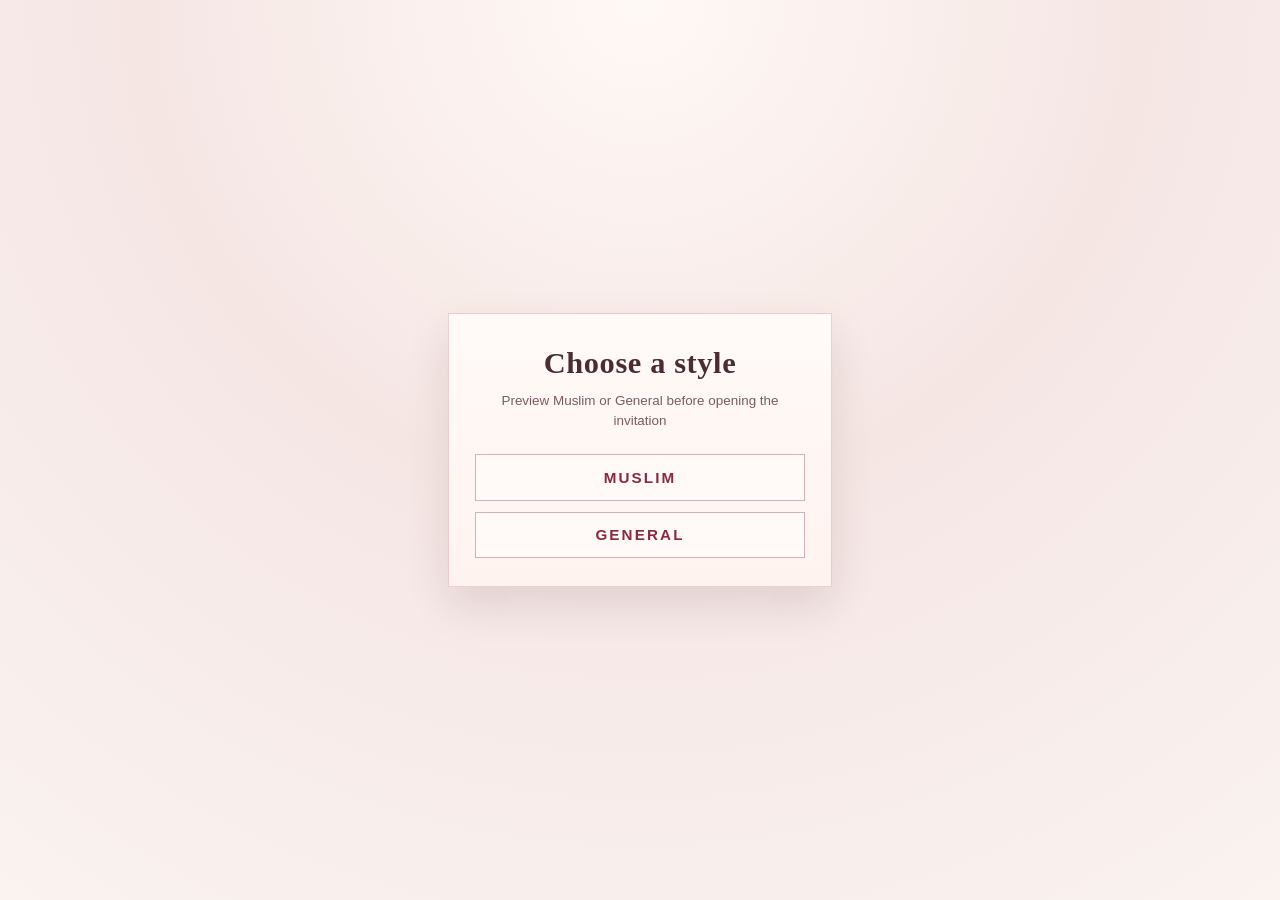
==== commit c0d30e4f: "Update index.html" ====
--- a/index.html
+++ b/index.html
@@ -3,1056 +3,423 @@
 <head>
   <meta charset="UTF-8">
   <meta name="viewport" content="width=device-width, initial-scale=1.0">
-
   <title>Aqib &amp; Romaisa — Wedding Invitation</title>
-
-  <link rel="icon" type="image/png" href="assets/images/my_beloved_icon.png">
-
+  <link rel="icon" type="image/png" href="https://firebasestorage.googleapis.com/v0/b/my-bel0ved.firebasestorage.app/o/templates%2Fshared%2Fimages%2Fmy_beloved_icon.png?alt=media&amp;token=0ce8a84b-4fce-44c5-a0a1-80841b152870">
   <link rel="stylesheet" href="css/global.css">
   <link rel="stylesheet" href="css/wedding-t2.css">
-  <link rel="stylesheet" href="css/fonts.css">
+  <link rel="preconnect" href="https://fonts.googleapis.com">
+  <link rel="preconnect" href="https://fonts.gstatic.com" crossorigin>
+  <link href="https://fonts.googleapis.com/css2?family=Allura&family=Cormorant+Garamond:ital,wght@0,400;0,600;1,400&family=Great+Vibes&family=Nunito:wght@400;600;700;800&family=Playfair+Display:ital,wght@0,400;0,600;1,400&display=swap" rel="stylesheet">
 </head>
-
 <body
-  class="wed2-ring-font-allura wed2-details-name-font-allura wed2-bride-name-shift-left wed2-bride-name-shift-more-left"
+  class="wed2-ring-font-allura wed2-bride-name-shift-left wed2-bride-name-shift-more-left"
   data-style-picker="true"
-
   data-groom-name="Aqib"
   data-bride-name="Romaisa"
-
   data-groom-parent-prefix="Son of"
   data-groom-parents-name="Shabir Ahmad &amp; Zaitoona"
-
   data-bride-parent-prefix="Daughter of"
   data-bride-parents-name="Ghulam Mohammad &amp; Gulshan"
-
   data-parent-prefix="Son of"
   data-parents-name="Shabir Ahmad &amp; Zaitoona"
-
   data-event-date="2026-09-22"
   data-event-time="2:00 PM"
-
   data-event-address="House No. 34, Nawab Bagh, Baghwanpora, Lal Bazar, Srinagar"
-
   data-map-link="https://maps.app.goo.gl/KbzGdw58bQK8wZfm9"
-
-  data-map-embed="https://www.google.com/maps?q=House%20No.%2034%2C%20Nawab%20Bagh%2C%20Baghwanpora%2C%20Lal%20Bazar%2C%20Srinagar&amp;output=embed"
-
-  data-quote="وَمِنْ آيَاتِهِ أَنْ خَلَقَ لَكُم مِّنْ أَنفُسِكُمْ أَزْوَاجًا لِّتَسْكُنُوا إِلَيْهَا وَجَعَلَ بَيْنَكُم مَّوَدَّةً وَرَحْمَةً ۚ إِنَّ فِي ذَٰلِكَ لَآيَاتٍ لِّقَوْمٍ يَتَفَكَّرُونَ — And of His signs is that He created for you from yourselves mates that you may find tranquility in them; and He placed between you affection and mercy. Indeed in that are signs for a people who give thought. (Qur’an 30:21)"
-
-  data-invitation-message="With hearts full of joy, we invite you to join us and bless the beginning of our new journey together. Your presence and prayers will make our special day even more meaningful."
-
+  data-map-embed="https://www.google.com/maps/embed?pb=!1m18!1m12!1m3!1d3887.996!2d80.2707!3d13.0827!2m3!1f0!2f0!3f0!3m2!1i1024!2i768!4f13.1!3m3!1m2!1s0x0%3A0x0!2zMTPCsDA0JzU3LjciTiA4MMKwMTYnMTQuNSJF!5e0!3m2!1sen!2sin!4v1700000000000"
+  data-quote="And among His signs is that He created for you mates from among yourselves, that you may dwell in tranquility with them, and He has put love and mercy between your hearts."
+  data-invitation-message="With hearts full of joy, we request the honor of your presence as we begin our journey together. Your blessings and company would mean the world to us on this blessed day."
   data-event-1-title="Wedding Ceremony"
   data-event-1-time="22 September 2026 at 2:00 PM"
-
   data-event-2-title=""
   data-event-2-time=""
-
   data-event-3-title=""
   data-event-3-time=""
-
   data-event-4-title=""
   data-event-4-time=""
-
   data-couple-photo=""
   data-polaroid-count="4"
-
   data-polaroid-1-caption="Together"
   data-polaroid-2-caption="Forever"
   data-polaroid-3-caption="Always"
-  data-polaroid-4-caption="Blessed"
->
-
-<audio id="wed2-music" preload="auto" aria-label="Wedding background music">
-  <source src="assets/music/eid_song.mp3" type="audio/mpeg">
-</audio>
-
-<main class="wed2-page">
-
-  <!-- COVER -->
-  <section
-    class="wed2-session wed2-session-cover"
-    id="wed2-session-cover"
-    aria-label="Save the date cover"
-    aria-hidden="true"
-  >
-
-    <div class="wed2-envelope-scene" id="wed2-cover">
-
-      <div
-        class="wed2-tassel"
-        id="wed2-tassel"
-        role="button"
-        aria-label="Press and pull tassel down to open invitation"
-        tabindex="0"
-      >
-        <span class="wed2-tassel-string"></span>
-        <span class="wed2-tassel-cap"></span>
-
-        <span class="wed2-tassel-fringes">
-          <span class="wed2-tassel-ropes">
-
-            <span class="wed2-tassel-thread"></span>
-            <span class="wed2-tassel-thread"></span>
-            <span class="wed2-tassel-thread"></span>
-            <span class="wed2-tassel-thread"></span>
-            <span class="wed2-tassel-thread"></span>
-            <span class="wed2-tassel-thread"></span>
-            <span class="wed2-tassel-thread"></span>
-            <span class="wed2-tassel-thread"></span>
-            <span class="wed2-tassel-thread"></span>
-            <span class="wed2-tassel-thread"></span>
-            <span class="wed2-tassel-thread"></span>
-            <span class="wed2-tassel-thread"></span>
-            <span class="wed2-tassel-thread"></span>
-            <span class="wed2-tassel-thread"></span>
-            <span class="wed2-tassel-thread"></span>
-            <span class="wed2-tassel-thread"></span>
-            <span class="wed2-tassel-thread"></span>
-            <span class="wed2-tassel-thread"></span>
-            <span class="wed2-tassel-thread"></span>
-
-          </span>
-        </span>
-      </div>
-
-      <div class="wed2-envelope" id="wed2-envelope">
-
-        <div class="wed2-envelope-back"></div>
-
-        <div
-          class="wed2-envelope-fold-bottom"
-          aria-hidden="true"
-        ></div>
-
-        <div
-          class="wed2-envelope-panel wed2-envelope-panel-left"
-          aria-hidden="true"
-        >
-          <span class="wed2-panel-inner"></span>
-        </div>
-
-        <div
-          class="wed2-envelope-panel wed2-envelope-panel-right"
-          aria-hidden="true"
-        >
-          <span class="wed2-panel-inner"></span>
-        </div>
-
-        <div
-          class="wed2-envelope-crease"
-          aria-hidden="true"
-        ></div>
-
-        <button
-          type="button"
-          class="wed2-seal"
-          id="wed2-save-date-btn"
-          aria-label="Open invitation"
-        >
-          <span class="wed2-seal-ring"></span>
-
-          <span class="wed2-seal-monogram">
-            <span class="wed2-seal-line">Save</span>
-            <span class="wed2-seal-line wed2-seal-line-small">the</span>
-            <span class="wed2-seal-line">Date</span>
-          </span>
-        </button>
-
+  data-polaroid-4-caption="Blessed">
+
+  <audio id="wed2-music" preload="auto" aria-label="Wedding background music">
+    <source data-storage-path="/templates%2Fshared%2Faudios%2Feid_song.mp3" data-token="5e877635-1778-4f0b-a493-bdb861585d34" type="audio/mpeg">
+  </audio>
+
+  <div class="wed2-style-picker is-active" id="wed2-style-picker" role="dialog" aria-modal="true" aria-labelledby="wed2-style-picker-title">
+    <div class="wed2-style-picker-card">
+      <p class="wed2-style-picker-title" id="wed2-style-picker-title">Choose a style</p>
+      <p class="wed2-style-picker-sub">Preview Muslim or General before opening the invitation</p>
+      <div class="wed2-style-picker-actions">
+        <button type="button" class="wed2-style-picker-btn" data-style="muslim">Muslim</button>
+        <button type="button" class="wed2-style-picker-btn" data-style="general">General</button>
       </div>
     </div>
-
-  </section>
-
-
-  <!-- INVITATION -->
-  <section
-    class="wed2-session wed2-session-invite"
-    id="wed2-session-invite"
-    aria-hidden="true"
-    aria-label="Wedding invitation"
-  >
-
-    <button
-      type="button"
-      class="wed2-mute-btn"
-      id="wed2-mute-btn"
-      aria-label="Mute music"
-      aria-hidden="true"
-    >
-      🔊
-    </button>
-
-    <div
-      class="wed2-petals"
-      id="wed2-petals"
-      aria-hidden="true"
-    ></div>
-
-
-    <div
-      class="wed2-scroll-page"
-      id="wed2-scroll-page"
-    >
-
-      <!-- HERO -->
-      <header
-        class="wed2-hero"
-        id="wed2-hero"
-      >
-
-        <div
-          class="wed2-hero-deco"
-          aria-hidden="true"
-        >
-
-          <div class="wed2-code-border-fill"></div>
-
-          <img
-            class="wed2-hero-floral wed2-hero-floral-tl"
-            src="assets/images/red-3.png"
-            alt=""
-            loading="eager"
-            decoding="async"
-          >
-
-          <img
-            class="wed2-hero-floral wed2-hero-floral-tr"
-            src="assets/images/red-1.png"
-            alt=""
-            loading="eager"
-            decoding="async"
-          >
-
-          <div class="wed2-hero-code-border">
-
-            <span class="wed2-code-edge wed2-code-edge-bottom"></span>
-            <span class="wed2-code-edge wed2-code-edge-right"></span>
-            <span class="wed2-code-edge wed2-code-edge-left"></span>
-            <span class="wed2-code-edge wed2-code-edge-top"></span>
-
-            <svg
-              class="wed2-code-corner-br"
-              viewBox="0 0 100 100"
-              xmlns="http://www.w3.org/2000/svg"
-              aria-hidden="true"
-            >
-              <path
-                class="wed2-code-vine"
-                d="M 8 92 C 22 78 38 88 52 74 S 78 58 92 42"
-              />
-
-              <path
-                class="wed2-code-vine wed2-code-vine-gold"
-                d="M 12 96 C 28 84 44 90 58 78"
-              />
-
-              <ellipse
-                class="wed2-code-leaf"
-                cx="24"
-                cy="86"
-                rx="7"
-                ry="3.5"
-                transform="rotate(-38 24 86)"
-              />
-
-              <ellipse
-                class="wed2-code-leaf"
-                cx="46"
-                cy="80"
-                rx="6"
-                ry="3"
-                transform="rotate(28 46 80)"
-              />
-
-              <ellipse
-                class="wed2-code-leaf"
-                cx="68"
-                cy="66"
-                rx="7"
-                ry="3.2"
-                transform="rotate(-22 68 66)"
-              />
-
-              <circle class="wed2-code-flower" cx="34" cy="88" r="4.2"/>
-              <circle class="wed2-code-flower" cx="58" cy="74" r="3.6"/>
-              <circle class="wed2-code-flower" cx="78" cy="54" r="4"/>
-
-              <circle class="wed2-code-flower-core" cx="34" cy="88" r="1.6"/>
-              <circle class="wed2-code-flower-core" cx="58" cy="74" r="1.4"/>
-              <circle class="wed2-code-flower-core" cx="78" cy="54" r="1.5"/>
-            </svg>
-
-            <svg
-              class="wed2-code-frame"
-              viewBox="0 0 100 100"
-              preserveAspectRatio="none"
-              xmlns="http://www.w3.org/2000/svg"
-              aria-hidden="true"
-            >
-
-              <path class="wed2-code-vine"
-                vector-effect="non-scaling-stroke"
-                d="M 1.2 98.8 C 12 97.2 20 99.4 30 98.6 S 48 97 58 98.8 S 74 99.2 86 98.4 S 94 97.6 98.8 98.8"
-              />
-
-              <path class="wed2-code-vine"
-                vector-effect="non-scaling-stroke"
-                d="M 98.8 1.2 C 97.2 14 99.4 24 98.6 34 S 97 50 98.8 60 S 99.2 74 98.4 86 S 97.6 94 98.8 98.8"
-              />
-
-              <path class="wed2-code-vine"
-                vector-effect="non-scaling-stroke"
-                d="M 1.2 1.2 C 2.4 14 0.8 24 1.2 34 S 2.2 50 1.2 60 S 0.8 74 1.2 86 S 2.2 94 1.2 98.8"
-              />
-
-              <path class="wed2-code-vine"
-                vector-effect="non-scaling-stroke"
-                d="M 1.2 1.2 C 14 2.4 24 0.8 34 1.2 S 50 2.2 60 1.2 S 74 0.8 86 1.2 S 94 2.2 98.8 1.2"
-              />
-
-              <path
-                class="wed2-code-vine wed2-code-vine-gold"
-                vector-effect="non-scaling-stroke"
-                d="M 2 97.6 C 14 96.2 26 98 38 97.2 S 62 96.4 74 97.6 S 88 98.2 97.6 97.4"
-              />
-
-              <path
-                class="wed2-code-vine wed2-code-vine-gold"
-                vector-effect="non-scaling-stroke"
-                d="M 97.6 2 C 96.2 16 98 28 97.2 40 S 96.4 64 97.6 76 S 98.2 90 97.4 97.6"
-              />
-
-              <path
-                class="wed2-code-vine wed2-code-vine-gold"
-                vector-effect="non-scaling-stroke"
-                d="M 2 2 C 2.8 16 1.6 28 2 40 S 2.6 52 2 64 S 1.6 76 2 88 S 2.6 94 2 97.6"
-              />
-
-              <path
-                class="wed2-code-vine wed2-code-vine-gold"
-                vector-effect="non-scaling-stroke"
-                d="M 2 2 C 16 2.8 28 1.6 40 2 S 52 2.6 64 2 S 76 1.6 88 2 S 94 2.6 97.6 2"
-              />
-
-              <circle class="wed2-code-flower" cx="14" cy="98.2" r="1.1"/>
-              <circle class="wed2-code-flower" cx="42" cy="98.6" r="0.95"/>
-              <circle class="wed2-code-flower" cx="70" cy="98.1" r="1.05"/>
-              <circle class="wed2-code-flower" cx="98.2" cy="22" r="1.1"/>
-              <circle class="wed2-code-flower" cx="98.5" cy="52" r="0.95"/>
-              <circle class="wed2-code-flower" cx="98.1" cy="78" r="1.05"/>
-              <circle class="wed2-code-flower" cx="1.8" cy="22" r="0.9"/>
-              <circle class="wed2-code-flower" cx="1.9" cy="42" r="0.85"/>
-              <circle class="wed2-code-flower" cx="1.8" cy="68" r="0.9"/>
-              <circle class="wed2-code-flower" cx="1.9" cy="88" r="0.85"/>
-              <circle class="wed2-code-flower" cx="22" cy="1.8" r="0.9"/>
-              <circle class="wed2-code-flower" cx="42" cy="1.9" r="0.85"/>
-              <circle class="wed2-code-flower" cx="68" cy="1.8" r="0.9"/>
-              <circle class="wed2-code-flower" cx="88" cy="1.9" r="0.85"/>
-
-              <ellipse class="wed2-code-leaf" cx="26" cy="98" rx="2.2" ry="1" transform="rotate(-32 26 98)"/>
-              <ellipse class="wed2-code-leaf" cx="56" cy="98.4" rx="2" ry="0.9" transform="rotate(24 56 98.4)"/>
-              <ellipse class="wed2-code-leaf" cx="98" cy="36" rx="2.1" ry="0.95" transform="rotate(-40 98 36)"/>
-              <ellipse class="wed2-code-leaf" cx="98.3" cy="64" rx="2" ry="0.9" transform="rotate(30 98.3 64)"/>
-              <ellipse class="wed2-code-leaf" cx="1.7" cy="28" rx="1.8" ry="0.85" transform="rotate(35 1.7 28)"/>
-              <ellipse class="wed2-code-leaf" cx="1.7" cy="58" rx="1.8" ry="0.85" transform="rotate(35 1.7 58)"/>
-              <ellipse class="wed2-code-leaf" cx="28" cy="1.7" rx="1.8" ry="0.85" transform="rotate(-35 28 1.7)"/>
-              <ellipse class="wed2-code-leaf" cx="58" cy="1.7" rx="1.8" ry="0.85" transform="rotate(-35 58 1.7)"/>
-
-            </svg>
+  </div>
+
+  <main class="wed2-page">
+    <!-- Session 1: Closed envelope with monogram seal -->
+    <section class="wed2-session wed2-session-cover" id="wed2-session-cover" aria-label="Save the date cover" aria-hidden="true">
+      <div class="wed2-envelope-scene" id="wed2-cover">
+        <div class="wed2-tassel" id="wed2-tassel" role="button" aria-label="Press and pull tassel down to open invitation" tabindex="0">
+          <span class="wed2-tassel-string"></span>
+          <span class="wed2-tassel-cap"></span>
+          <span class="wed2-tassel-fringes">
+            <span class="wed2-tassel-ropes">
+              <span class="wed2-tassel-thread"></span>
+              <span class="wed2-tassel-thread"></span>
+              <span class="wed2-tassel-thread"></span>
+              <span class="wed2-tassel-thread"></span>
+              <span class="wed2-tassel-thread"></span>
+              <span class="wed2-tassel-thread"></span>
+              <span class="wed2-tassel-thread"></span>
+              <span class="wed2-tassel-thread"></span>
+              <span class="wed2-tassel-thread"></span>
+              <span class="wed2-tassel-thread"></span>
+              <span class="wed2-tassel-thread"></span>
+              <span class="wed2-tassel-thread"></span>
+              <span class="wed2-tassel-thread"></span>
+              <span class="wed2-tassel-thread"></span>
+              <span class="wed2-tassel-thread"></span>
+              <span class="wed2-tassel-thread"></span>
+              <span class="wed2-tassel-thread"></span>
+              <span class="wed2-tassel-thread"></span>
+              <span class="wed2-tassel-thread"></span>
+            </span>
+          </span>
+        </div>
+        <div class="wed2-envelope" id="wed2-envelope">
+          <div class="wed2-envelope-back" aria-hidden="true"></div>
+          <div class="wed2-envelope-fold-bottom" aria-hidden="true"></div>
+          <div class="wed2-envelope-panel wed2-envelope-panel-left" aria-hidden="true">
+            <span class="wed2-panel-inner"></span>
           </div>
+          <div class="wed2-envelope-panel wed2-envelope-panel-right" aria-hidden="true">
+            <span class="wed2-panel-inner"></span>
+          </div>
+          <div class="wed2-envelope-crease" aria-hidden="true"></div>
+          <button type="button" class="wed2-seal" id="wed2-save-date-btn" aria-label="Open invitation">
+            <span class="wed2-seal-ring" aria-hidden="true"></span>
+            <span class="wed2-seal-monogram">
+              <span class="wed2-seal-line">Save</span>
+              <span class="wed2-seal-line wed2-seal-line-small">the</span>
+              <span class="wed2-seal-line">Date</span>
+            </span>
+          </button>
         </div>
-
-        <img
-          class="wed2-hero-couple"
-          id="wed2-hero-couple"
-          src="assets/images/red-gAndb.png"
-          alt="Bride and groom"
-          loading="eager"
-          decoding="async"
-        >
-
-        <div class="wed2-bismillah-wrap" aria-hidden="true">
-          <img
-            class="wed2-bismillah"
-            src="assets/images/bismillah.png"
-            alt="Bismillah"
-            loading="eager"
-            decoding="async"
-          >
-        </div>
-
-        <div
-          class="wed2-ring-wrap"
-          id="wed2-ring-wrap"
-          aria-hidden="true"
-        >
-          <img
-            class="wed2-ring"
-            src="assets/images/red-ring-2.png"
-            alt=""
-            loading="eager"
-            decoding="async"
-          >
-
-          <div class="wed2-ring-names">
-
-            <span
-              class="wed2-ring-name wed2-ring-name-groom"
-              id="wed2-groom-name"
-            ></span>
-
-            <span
-              class="wed2-ring-amp"
-              aria-hidden="true"
-            >&amp;</span>
-
-            <span
-              class="wed2-ring-name wed2-ring-name-bride"
-              id="wed2-bride-name"
-            ></span>
-
-          </div>
-        </div>
-
-      </header>
-
-
-      <!-- QURAN QUOTE -->
-      <section
-        class="wed2-section wed2-quote wed2-reveal"
-        id="wed2-quote-section"
-      >
-        <span class="wed2-ornament" aria-hidden="true">❦</span>
-
-        <blockquote
-          class="wed2-quote-text"
-          id="wed2-quote-text"
-        ></blockquote>
-
-        <span class="wed2-ornament" aria-hidden="true">❦</span>
-      </section>
-
-
-      <!-- SCRATCH DATE -->
-      <section
-        class="wed2-section wed2-scratch wed2-reveal"
-        id="wed2-scratch-section"
-      >
-
-        <h2 class="wed2-section-title">
-          Save the Date
-        </h2>
-
-        <p class="wed2-scratch-hint">
-          Scratch to reveal the date
-        </p>
-
-        <div
-          class="wed2-scratch-burst"
-          id="wed2-scratch-burst"
-          aria-hidden="true"
-        ></div>
-
-        <div
-          class="wed2-scratch-card"
-          id="wed2-scratch-card"
-        >
-
-          <div
-            class="wed2-scroll-cap wed2-scroll-cap-top"
-            aria-hidden="true"
-          ></div>
-
-          <div
-            class="wed2-scroll-panel"
-            id="wed2-scroll-panel"
-          >
-
-            <div
-              class="wed2-scratch-reveal"
-              id="wed2-scratch-reveal"
-            >
-
-              <p
-                class="wed2-scratch-month"
-                id="wed2-scratch-month"
-              >
-                SEPTEMBER
+      </div>
+    </section>
+
+    <!-- Session 2: Scrollable invitation -->
+    <section class="wed2-session wed2-session-invite" id="wed2-session-invite" aria-hidden="true" aria-label="Wedding invitation">
+      <button type="button" class="wed2-mute-btn" id="wed2-mute-btn" aria-label="Mute music" aria-hidden="true">🔊</button>
+      <div class="wed2-petals" id="wed2-petals" aria-hidden="true"></div>
+
+      <div class="wed2-scroll-page" id="wed2-scroll-page">
+          <!-- Section A: Hero (decorated first screen only) -->
+          <header class="wed2-hero" id="wed2-hero">
+            <div class="wed2-hero-deco" aria-hidden="true">
+              <div class="wed2-code-border-fill"></div>
+              <img class="wed2-hero-floral wed2-hero-floral-tl" data-storage-path="/templates%2Fshared%2Fimages%2Fwedding%20t2%2Fred-3.png" data-token="6a7f640c-3795-4399-8191-af57b926e8c7" src="red-3.png" alt="" loading="eager" decoding="async">
+              <img class="wed2-hero-floral wed2-hero-floral-tr" data-storage-path="/templates%2Fshared%2Fimages%2Fwedding%20t2%2Fred-1.png" data-token="5f4d9825-295d-4891-959f-3f9d548a7e83" src="red-1.png" alt="" loading="eager" decoding="async">
+              <div class="wed2-hero-code-border">
+                <span class="wed2-code-edge wed2-code-edge-bottom"></span>
+                <span class="wed2-code-edge wed2-code-edge-right"></span>
+                <span class="wed2-code-edge wed2-code-edge-left"></span>
+                <span class="wed2-code-edge wed2-code-edge-top"></span>
+                <svg class="wed2-code-corner-br" viewBox="0 0 100 100" xmlns="http://www.w3.org/2000/svg" aria-hidden="true">
+                  <path class="wed2-code-vine" d="M 8 92 C 22 78 38 88 52 74 S 78 58 92 42" />
+                  <path class="wed2-code-vine wed2-code-vine-gold" d="M 12 96 C 28 84 44 90 58 78" />
+                  <ellipse class="wed2-code-leaf" cx="24" cy="86" rx="7" ry="3.5" transform="rotate(-38 24 86)" />
+                  <ellipse class="wed2-code-leaf" cx="46" cy="80" rx="6" ry="3" transform="rotate(28 46 80)" />
+                  <ellipse class="wed2-code-leaf" cx="68" cy="66" rx="7" ry="3.2" transform="rotate(-22 68 66)" />
+                  <circle class="wed2-code-flower" cx="34" cy="88" r="4.2" />
+                  <circle class="wed2-code-flower" cx="58" cy="74" r="3.6" />
+                  <circle class="wed2-code-flower" cx="78" cy="54" r="4" />
+                  <circle class="wed2-code-flower-core" cx="34" cy="88" r="1.6" />
+                  <circle class="wed2-code-flower-core" cx="58" cy="74" r="1.4" />
+                  <circle class="wed2-code-flower-core" cx="78" cy="54" r="1.5" />
+                </svg>
+                <svg class="wed2-code-frame" viewBox="0 0 100 100" preserveAspectRatio="none" xmlns="http://www.w3.org/2000/svg" aria-hidden="true">
+                  <path class="wed2-code-vine" vector-effect="non-scaling-stroke" d="M 1.2 98.8 C 12 97.2 20 99.4 30 98.6 S 48 97 58 98.8 S 74 99.2 86 98.4 S 94 97.6 98.8 98.8" />
+                  <path class="wed2-code-vine" vector-effect="non-scaling-stroke" d="M 98.8 1.2 C 97.2 14 99.4 24 98.6 34 S 97 50 98.8 60 S 99.2 74 98.4 86 S 97.6 94 98.8 98.8" />
+                  <path class="wed2-code-vine" vector-effect="non-scaling-stroke" d="M 1.2 1.2 C 2.4 14 0.8 24 1.2 34 S 2.2 50 1.2 60 S 0.8 74 1.2 86 S 2.2 94 1.2 98.8" />
+                  <path class="wed2-code-vine" vector-effect="non-scaling-stroke" d="M 1.2 1.2 C 14 2.4 24 0.8 34 1.2 S 50 2.2 60 1.2 S 74 0.8 86 1.2 S 94 2.2 98.8 1.2" />
+                  <path class="wed2-code-vine wed2-code-vine-gold" vector-effect="non-scaling-stroke" d="M 2 97.6 C 14 96.2 26 98 38 97.2 S 62 96.4 74 97.6 S 88 98.2 97.6 97.4" />
+                  <path class="wed2-code-vine wed2-code-vine-gold" vector-effect="non-scaling-stroke" d="M 97.6 2 C 96.2 16 98 28 97.2 40 S 96.4 64 97.6 76 S 98.2 90 97.4 97.6" />
+                  <path class="wed2-code-vine wed2-code-vine-gold" vector-effect="non-scaling-stroke" d="M 2 2 C 2.8 16 1.6 28 2 40 S 2.6 52 2 64 S 1.6 76 2 88 S 2.6 94 2 97.6" />
+                  <path class="wed2-code-vine wed2-code-vine-gold" vector-effect="non-scaling-stroke" d="M 2 2 C 16 2.8 28 1.6 40 2 S 52 2.6 64 2 S 76 1.6 88 2 S 94 2.6 97.6 2" />
+                  <circle class="wed2-code-flower" vector-effect="non-scaling-stroke" cx="14" cy="98.2" r="1.1" />
+                  <circle class="wed2-code-flower" vector-effect="non-scaling-stroke" cx="42" cy="98.6" r="0.95" />
+                  <circle class="wed2-code-flower" vector-effect="non-scaling-stroke" cx="70" cy="98.1" r="1.05" />
+                  <circle class="wed2-code-flower" vector-effect="non-scaling-stroke" cx="98.2" cy="22" r="1.1" />
+                  <circle class="wed2-code-flower" vector-effect="non-scaling-stroke" cx="98.5" cy="52" r="0.95" />
+                  <circle class="wed2-code-flower" vector-effect="non-scaling-stroke" cx="98.1" cy="78" r="1.05" />
+                  <circle class="wed2-code-flower" vector-effect="non-scaling-stroke" cx="1.8" cy="22" r="0.9" />
+                  <circle class="wed2-code-flower" vector-effect="non-scaling-stroke" cx="1.9" cy="42" r="0.85" />
+                  <circle class="wed2-code-flower" vector-effect="non-scaling-stroke" cx="1.8" cy="68" r="0.9" />
+                  <circle class="wed2-code-flower" vector-effect="non-scaling-stroke" cx="1.9" cy="88" r="0.85" />
+                  <circle class="wed2-code-flower" vector-effect="non-scaling-stroke" cx="22" cy="1.8" r="0.9" />
+                  <circle class="wed2-code-flower" vector-effect="non-scaling-stroke" cx="42" cy="1.9" r="0.85" />
+                  <circle class="wed2-code-flower" vector-effect="non-scaling-stroke" cx="68" cy="1.8" r="0.9" />
+                  <circle class="wed2-code-flower" vector-effect="non-scaling-stroke" cx="88" cy="1.9" r="0.85" />
+                  <ellipse class="wed2-code-leaf" vector-effect="non-scaling-stroke" cx="26" cy="98" rx="2.2" ry="1" transform="rotate(-32 26 98)" />
+                  <ellipse class="wed2-code-leaf" vector-effect="non-scaling-stroke" cx="56" cy="98.4" rx="2" ry="0.9" transform="rotate(24 56 98.4)" />
+                  <ellipse class="wed2-code-leaf" vector-effect="non-scaling-stroke" cx="98" cy="36" rx="2.1" ry="0.95" transform="rotate(-40 98 36)" />
+                  <ellipse class="wed2-code-leaf" vector-effect="non-scaling-stroke" cx="98.3" cy="64" rx="2" ry="0.9" transform="rotate(30 98.3 64)" />
+                  <ellipse class="wed2-code-leaf" vector-effect="non-scaling-stroke" cx="1.7" cy="28" rx="1.8" ry="0.85" transform="rotate(35 1.7 28)" />
+                  <ellipse class="wed2-code-leaf" vector-effect="non-scaling-stroke" cx="1.7" cy="58" rx="1.8" ry="0.85" transform="rotate(35 1.7 58)" />
+                  <ellipse class="wed2-code-leaf" vector-effect="non-scaling-stroke" cx="28" cy="1.7" rx="1.8" ry="0.85" transform="rotate(-35 28 1.7)" />
+                  <ellipse class="wed2-code-leaf" vector-effect="non-scaling-stroke" cx="58" cy="1.7" rx="1.8" ry="0.85" transform="rotate(-35 58 1.7)" />
+                </svg>
+              </div>
+            </div>
+            <img class="wed2-hero-couple" id="wed2-hero-couple" data-storage-path="/templates%2Fshared%2Fimages%2Fwedding%20t2%2Fred-gAndb.png" data-token="b73b2ce1-f2e2-4f26-adcd-5664a93d0ea1" src="red-gAndb.png" alt="Bride and groom" loading="eager" decoding="async">
+            <div class="wed2-bismillah-wrap" aria-hidden="true">
+              <img class="wed2-bismillah" data-storage-path="/templates%2Fshared%2Fimages%2Fwedding%20t2%2Fbismillah.png" data-token="ae492483-b320-4460-8ad7-d0ea3dfa5e8e" src="bismillah.png" alt="Bismillah" loading="eager" decoding="async">
+            </div>
+            <div class="wed2-ring-wrap" id="wed2-ring-wrap" aria-hidden="true">
+              <img class="wed2-ring" data-storage-path="/templates%2Fshared%2Fimages%2Fwedding%20t2%2Fred-ring-2.png" data-token="02d653da-d254-4e9e-b945-c90ac04eaeb7" src="red-ring-2.png" alt="" loading="eager" decoding="async">
+              <div class="wed2-ring-names">
+                <span class="wed2-ring-name wed2-ring-name-groom" id="wed2-groom-name"></span>
+                <span class="wed2-ring-amp" aria-hidden="true">&amp;</span>
+                <span class="wed2-ring-name wed2-ring-name-bride" id="wed2-bride-name"></span>
+              </div>
+            </div>
+          </header>
+
+          <!-- Section B: Quote -->
+          <section class="wed2-section wed2-quote wed2-reveal" id="wed2-quote-section">
+            <span class="wed2-ornament" aria-hidden="true">❦</span>
+            <blockquote class="wed2-quote-text" id="wed2-quote-text"></blockquote>
+            <span class="wed2-ornament" aria-hidden="true">❦</span>
+          </section>
+
+          <!-- Section C: Scratch date -->
+          <section class="wed2-section wed2-scratch wed2-reveal" id="wed2-scratch-section">
+            <h2 class="wed2-section-title">Save the Date</h2>
+            <p class="wed2-scratch-hint">Scratch to reveal the date</p>
+            <div class="wed2-scratch-burst" id="wed2-scratch-burst" aria-hidden="true"></div>
+            <div class="wed2-scratch-card" id="wed2-scratch-card">
+              <div class="wed2-scroll-cap wed2-scroll-cap-top" aria-hidden="true"></div>
+              <div class="wed2-scroll-panel" id="wed2-scroll-panel">
+                <div class="wed2-scratch-reveal" id="wed2-scratch-reveal">
+                  <p class="wed2-scratch-month" id="wed2-scratch-month">AUGUST</p>
+                  <p class="wed2-scratch-day" id="wed2-scratch-day">Saturday, 15</p>
+                  <p class="wed2-scratch-year" id="wed2-scratch-year">2026</p>
+                  <p class="wed2-scratch-time" id="wed2-scratch-time">11:00 AM — 6:00 PM</p>
+                </div>
+                <canvas class="wed2-scratch-canvas" id="wed2-scratch-canvas" aria-label="Scratch to reveal wedding date"></canvas>
+              </div>
+              <div class="wed2-scroll-cap wed2-scroll-cap-bottom" aria-hidden="true"></div>
+            </div>
+            <button type="button" class="wed2-reveal-btn" id="wed2-reveal-btn" hidden>Reveal date</button>
+          </section>
+
+          <!-- Section D: Full invitation details -->
+          <section class="wed2-section wed2-details wed2-reveal" id="wed2-details-section">
+            <div class="wed2-details-card">
+              <div class="wed2-details-card-border" aria-hidden="true"></div>
+              <span class="wed2-details-bismillah">In the name of Allah</span>
+              <span class="wed2-details-greeting">With joy and gratitude</span>
+              <p class="wed2-details-welcome">
+                With immense joy and gratitude, we warmly welcome you to join us and bless the beginning of our new journey together.
               </p>
 
-              <p
-                class="wed2-scratch-day"
-                id="wed2-scratch-day"
-              >
-                Tuesday, 22
-              </p>
-
-              <p
-                class="wed2-scratch-year"
-                id="wed2-scratch-year"
-              >
-                2026
-              </p>
-
-              <p
-                class="wed2-scratch-time"
-                id="wed2-scratch-time"
-              >
-                2:00 PM
-              </p>
-
-            </div>
-
-            <canvas
-              class="wed2-scratch-canvas"
-              id="wed2-scratch-canvas"
-              aria-label="Scratch to reveal wedding date"
-            ></canvas>
-
-          </div>
-
-          <div
-            class="wed2-scroll-cap wed2-scroll-cap-bottom"
-            aria-hidden="true"
-          ></div>
-
-        </div>
-
-        <button
-          type="button"
-          class="wed2-reveal-btn"
-          id="wed2-reveal-btn"
-          hidden
-        >
-          Reveal date
-        </button>
-
-      </section>
-
-
-      <!-- DETAILS -->
-      <section
-        class="wed2-section wed2-details wed2-reveal"
-        id="wed2-details-section"
-      >
-
-        <div class="wed2-details-card">
-
-          <div
-            class="wed2-details-card-border"
-            aria-hidden="true"
-          ></div>
-
-          <span class="wed2-details-bismillah">
-            In the name of Allah
-          </span>
-
-          <span class="wed2-details-greeting">
-            With joy and gratitude
-          </span>
-
-          <p class="wed2-details-welcome">
-            With immense joy and gratitude, we warmly welcome you to join us and bless the beginning of our new journey together.
-          </p>
-
-
-          <div class="wed2-details-couple">
-
-            <article class="wed2-details-person">
-
-              <p class="wed2-details-role">
-                Groom
-              </p>
-
-              <h2
-                class="wed2-details-name"
-                id="wed2-details-groom-name"
-              >
-                Aqib
-              </h2>
-
-              <p
-                class="wed2-details-parents-prefix"
-                id="wed2-details-groom-prefix"
-              >
-                Son of
-              </p>
-
-              <p
-                class="wed2-details-parents-name"
-                id="wed2-details-groom-parents"
-              >
-                Shabir Ahmad &amp; Zaitoona
-              </p>
-
-            </article>
-
-
-            <div
-              class="wed2-details-divider"
-              aria-hidden="true"
-            >
-              <span class="wed2-details-divider-line"></span>
-              <span class="wed2-details-divider-mark">and</span>
-              <span class="wed2-details-divider-line"></span>
-            </div>
-
-
-            <article class="wed2-details-person">
-
-              <p class="wed2-details-role">
-                Bride
-              </p>
-
-              <h2
-                class="wed2-details-name"
-                id="wed2-details-bride-name"
-              >
-                Romaisa
-              </h2>
-
-              <p
-                class="wed2-details-parents-prefix"
-                id="wed2-details-bride-prefix"
-              >
-                Daughter of
-              </p>
-
-              <p
-                class="wed2-details-parents-name"
-                id="wed2-details-bride-parents"
-              >
-                Ghulam Mohammad &amp; Gulshan
-              </p>
-
-            </article>
-
-          </div>
-
-
-          <div class="wed2-details-event">
-
-            <div class="wed2-details-event-block">
-
-              <p class="wed2-details-label">
-                Date &amp; Time
-              </p>
-
-              <p
-                class="wed2-details-value"
-                id="wed2-details-datetime"
-              >
-                Tuesday, 22 September 2026 at 2:00 PM
-              </p>
-
-            </div>
-
-
-            <div class="wed2-details-event-block">
-
-              <p class="wed2-details-label">
-                Venue
-              </p>
-
-              <p
-                class="wed2-details-value"
-                id="wed2-details-venue"
-              >
-                House No. 34, Nawab Bagh, Baghwanpora, Lal Bazar, Srinagar
-              </p>
-
-            </div>
-
-          </div>
-
-        </div>
-
-      </section>
-
-
-      <!-- TIMELINE -->
-      <section
-        class="wed2-section wed2-timeline wed2-reveal"
-        id="wed2-timeline-section"
-      >
-
-        <h2 class="wed2-section-title">
-          Event Timeline
-        </h2>
-
-        <ol
-          class="wed2-timeline-list"
-          id="wed2-timeline-list"
-        >
-
-          <li
-            class="wed2-timeline-item"
-            data-slot="1"
-          >
-
-            <span
-              class="wed2-timeline-dot"
-              aria-hidden="true"
-            ></span>
-
-            <div class="wed2-timeline-card">
-
-              <h3
-                class="wed2-timeline-title"
-                id="wed2-event-1-title"
-              >
-                Wedding Ceremony
-              </h3>
-
-              <p
-                class="wed2-timeline-time"
-                id="wed2-event-1-time"
-              >
-                22 September 2026 at 2:00 PM
-              </p>
-
-            </div>
-
-          </li>
-
-
-          <li
-            class="wed2-timeline-item"
-            data-slot="2"
-          >
-            <span class="wed2-timeline-dot"></span>
-
-            <div class="wed2-timeline-card">
-              <h3 id="wed2-event-2-title"></h3>
-              <p id="wed2-event-2-time"></p>
-            </div>
-          </li>
-
-
-          <li
-            class="wed2-timeline-item"
-            data-slot="3"
-          >
-            <span class="wed2-timeline-dot"></span>
-
-            <div class="wed2-timeline-card">
-              <h3 id="wed2-event-3-title"></h3>
-              <p id="wed2-event-3-time"></p>
-            </div>
-          </li>
-
-
-          <li
-            class="wed2-timeline-item"
-            data-slot="4"
-          >
-            <span class="wed2-timeline-dot"></span>
-
-            <div class="wed2-timeline-card">
-              <h3 id="wed2-event-4-title"></h3>
-              <p id="wed2-event-4-time"></p>
-            </div>
-          </li>
-
-        </ol>
-
-      </section>
-
-
-      <!-- MAP -->
-      <section
-        class="wed2-section wed2-map wed2-reveal"
-        id="wed2-map-section"
-      >
-
-        <h2 class="wed2-section-title">
-          Venue
-        </h2>
-
-        <p
-          class="wed2-address"
-          id="wed2-address-text"
-        >
-          House No. 34, Nawab Bagh, Baghwanpora, Lal Bazar, Srinagar
-        </p>
-
-        <div
-          class="wed2-map-frame"
-          id="wed2-map-frame"
-        >
-          <iframe
-            class="wed2-map-iframe"
-            id="wed2-map-iframe"
-            title="Wedding venue map"
-            loading="lazy"
-            referrerpolicy="no-referrer-when-downgrade"
-            allowfullscreen
-          ></iframe>
-        </div>
-
-        <a
-          class="wed2-btn wed2-btn-map"
-          id="wed2-map-link"
-          href="https://maps.app.goo.gl/KbzGdw58bQK8wZfm9"
-          target="_blank"
-          rel="noopener noreferrer"
-        >
-          View on Google Maps
-        </a>
-
-      </section>
-
-
-      <!-- COUNTDOWN -->
-      <section
-        class="wed2-section wed2-countdown wed2-reveal"
-        id="wed2-countdown-section"
-      >
-
-        <h2 class="wed2-section-title">
-          Counting Down
-        </h2>
-
-        <div
-          class="wed2-counter-stage"
-          id="wed2-counter-stage"
-        >
-
-          <svg
-            class="wed2-polaroid-threads-svg"
-            id="wed2-polaroid-threads"
-            aria-hidden="true"
-            focusable="false"
-          ></svg>
-
-          <div class="wed2-counter-grid">
-
-            <div
-              class="wed2-counter-cell wed2-counter-anchor"
-              id="wed2-counter-days"
-            >
-              <span
-                class="wed2-counter-num"
-                id="wed2-days"
-              >0</span>
-              <small>Days</small>
-            </div>
-
-            <div
-              class="wed2-counter-cell wed2-counter-anchor"
-              id="wed2-counter-hours"
-            >
-              <span
-                class="wed2-counter-num"
-                id="wed2-hours"
-              >0</span>
-              <small>Hours</small>
-            </div>
-
-            <div
-              class="wed2-counter-cell wed2-counter-anchor"
-              id="wed2-counter-minutes"
-            >
-              <span
-                class="wed2-counter-num"
-                id="wed2-minutes"
-              >0</span>
-              <small>Minutes</small>
-            </div>
-
-            <div
-              class="wed2-counter-cell wed2-counter-anchor"
-              id="wed2-counter-seconds"
-            >
-              <span
-                class="wed2-counter-num"
-                id="wed2-seconds"
-              >0</span>
-              <small>Seconds</small>
-            </div>
-
-          </div>
-
-
-          <div
-            class="wed2-polaroid-row"
-            id="wed2-polaroid-row"
-            aria-label="Couple memories"
-          >
-
-            <div
-              class="wed2-polaroid-hang wed2-polaroid-hang-1"
-              data-slot="1"
-              data-counter-id="wed2-counter-days"
-            >
-              <div class="wed2-polaroid-swing">
-                <figure class="wed2-polaroid wed2-polaroid-1">
-
-                  <div class="wed2-polaroid-img">
-                    <img
-                      src="assets/images/1.jpeg"
-                      alt="Couple memory 1"
-                      loading="lazy"
-                      decoding="async"
-                    >
+              <div class="wed2-details-couple">
+                <article class="wed2-details-person">
+                  <p class="wed2-details-role">Groom</p>
+                  <h2 class="wed2-details-name" id="wed2-details-groom-name">Aqib</h2>
+                  <p class="wed2-details-parents-prefix" id="wed2-details-groom-prefix">Son of</p>
+                  <p class="wed2-details-parents-name" id="wed2-details-groom-parents">Mr Hassan &amp; Mrs Aisha</p>
+                </article>
+
+                <div class="wed2-details-divider" aria-hidden="true">
+                  <span class="wed2-details-divider-line"></span>
+                  <span class="wed2-details-divider-mark">and</span>
+                  <span class="wed2-details-divider-line"></span>
+                </div>
+
+                <article class="wed2-details-person">
+                  <p class="wed2-details-role">Bride</p>
+                  <h2 class="wed2-details-name" id="wed2-details-bride-name">Romaisa</h2>
+                  <p class="wed2-details-parents-prefix" id="wed2-details-bride-prefix">Daughter of</p>
+                  <p class="wed2-details-parents-name" id="wed2-details-bride-parents">Mr Hassan &amp; Mrs Aisha</p>
+                </article>
+              </div>
+
+              <div class="wed2-details-event">
+                <div class="wed2-details-event-block">
+                  <p class="wed2-details-label">Date &amp; Time</p>
+                  <p class="wed2-details-value" id="wed2-details-datetime">Saturday, 15 August 2026 at 11:00 AM — 3:00 PM</p>
+                </div>
+                <div class="wed2-details-event-block">
+                  <p class="wed2-details-label">Venue</p>
+                  <p class="wed2-details-value" id="wed2-details-venue">Grand Rose Event Hall, Garden Street, Chennai</p>
+                </div>
+              </div>
+            </div>
+          </section>
+
+          <!-- Section E: Timeline -->
+          <section class="wed2-section wed2-timeline wed2-reveal" id="wed2-timeline-section">
+            <h2 class="wed2-section-title">Event Timeline</h2>
+            <ol class="wed2-timeline-list" id="wed2-timeline-list">
+              <li class="wed2-timeline-item" data-slot="1">
+                <span class="wed2-timeline-dot" aria-hidden="true"></span>
+                <div class="wed2-timeline-card">
+                  <h3 class="wed2-timeline-title" id="wed2-event-1-title">Nikkah Ceremony</h3>
+                  <p class="wed2-timeline-time" id="wed2-event-1-time">11:00 AM</p>
+                </div>
+              </li>
+              <li class="wed2-timeline-item" data-slot="2">
+                <span class="wed2-timeline-dot" aria-hidden="true"></span>
+                <div class="wed2-timeline-card">
+                  <h3 class="wed2-timeline-title" id="wed2-event-2-title">Reception</h3>
+                  <p class="wed2-timeline-time" id="wed2-event-2-time">4:00 PM</p>
+                </div>
+              </li>
+              <li class="wed2-timeline-item" data-slot="3">
+                <span class="wed2-timeline-dot" aria-hidden="true"></span>
+                <div class="wed2-timeline-card">
+                  <h3 class="wed2-timeline-title" id="wed2-event-3-title">Dinner</h3>
+                  <p class="wed2-timeline-time" id="wed2-event-3-time">6:30 PM</p>
+                </div>
+              </li>
+              <li class="wed2-timeline-item" data-slot="4">
+                <span class="wed2-timeline-dot" aria-hidden="true"></span>
+                <div class="wed2-timeline-card">
+                  <h3 class="wed2-timeline-title" id="wed2-event-4-title"></h3>
+                  <p class="wed2-timeline-time" id="wed2-event-4-time"></p>
+                </div>
+              </li>
+            </ol>
+          </section>
+
+          <!-- Section F: Map -->
+          <section class="wed2-section wed2-map wed2-reveal" id="wed2-map-section">
+            <h2 class="wed2-section-title">Venue</h2>
+            <p class="wed2-address" id="wed2-address-text">Grand Rose Event Hall, Garden Street, Chennai</p>
+            <div class="wed2-map-frame" id="wed2-map-frame">
+              <iframe
+                class="wed2-map-iframe"
+                id="wed2-map-iframe"
+                title="Wedding venue map"
+                loading="lazy"
+                referrerpolicy="no-referrer-when-downgrade"
+                allowfullscreen>
+              </iframe>
+            </div>
+            <a class="wed2-btn wed2-btn-map" id="wed2-map-link" href="#" target="_blank" rel="noopener noreferrer">View on Google Maps</a>
+          </section>
+
+          <!-- Section G: Countdown -->
+          <section class="wed2-section wed2-countdown wed2-reveal" id="wed2-countdown-section">
+            <h2 class="wed2-section-title">Counting Down</h2>
+            <div class="wed2-counter-stage" id="wed2-counter-stage">
+              <svg class="wed2-polaroid-threads-svg" id="wed2-polaroid-threads" aria-hidden="true" focusable="false"></svg>
+              <div class="wed2-counter-grid">
+                <div class="wed2-counter-cell wed2-counter-anchor" id="wed2-counter-days">
+                  <span class="wed2-counter-num" id="wed2-days">0</span>
+                  <small>Days</small>
+                </div>
+                <div class="wed2-counter-cell wed2-counter-anchor" id="wed2-counter-hours">
+                  <span class="wed2-counter-num" id="wed2-hours">0</span>
+                  <small>Hours</small>
+                </div>
+                <div class="wed2-counter-cell wed2-counter-anchor" id="wed2-counter-minutes">
+                  <span class="wed2-counter-num" id="wed2-minutes">0</span>
+                  <small>Minutes</small>
+                </div>
+                <div class="wed2-counter-cell wed2-counter-anchor" id="wed2-counter-seconds">
+                  <span class="wed2-counter-num" id="wed2-seconds">0</span>
+                  <small>Seconds</small>
+                </div>
+              </div>
+              <div class="wed2-polaroid-row" id="wed2-polaroid-row" aria-label="Couple memories">
+                <div class="wed2-polaroid-hang wed2-polaroid-hang-1" data-slot="1" data-counter-id="wed2-counter-days">
+                  <div class="wed2-polaroid-swing">
+                    <figure class="wed2-polaroid wed2-polaroid-1">
+                      <div class="wed2-polaroid-img">
+                        <img
+                          data-storage-path="/templates%2Fshared%2Fimages%2Fwedding%20t2%2F1.jpeg"
+                          alt="Couple memory 1"
+                          loading="lazy"
+                          decoding="async">
+                      </div>
+                      <figcaption class="wed2-polaroid-caption" id="wed2-polaroid-1-caption">Together ♥</figcaption>
+                    </figure>
                   </div>
-
-                  <figcaption
-                    class="wed2-polaroid-caption"
-                    id="wed2-polaroid-1-caption"
-                  >
-                    Together ♥
-                  </figcaption>
-
-                </figure>
-              </div>
-            </div>
-
-
-            <div
-              class="wed2-polaroid-hang wed2-polaroid-hang-2"
-              data-slot="2"
-              data-counter-id="wed2-counter-hours"
-            >
-              <div class="wed2-polaroid-swing">
-                <figure class="wed2-polaroid wed2-polaroid-2">
-
-                  <div class="wed2-polaroid-img">
-                    <img
-                      src="assets/images/2.jpeg"
-                      alt="Couple memory 2"
-                      loading="lazy"
-                      decoding="async"
-                    >
+                </div>
+                <div class="wed2-polaroid-hang wed2-polaroid-hang-2" data-slot="2" data-counter-id="wed2-counter-hours">
+                  <div class="wed2-polaroid-swing">
+                    <figure class="wed2-polaroid wed2-polaroid-2">
+                      <div class="wed2-polaroid-img">
+                        <img
+                          data-storage-path="/templates%2Fshared%2Fimages%2Fwedding%20t2%2F2.jpeg"
+                          alt="Couple memory 2"
+                          loading="lazy"
+                          decoding="async">
+                      </div>
+                      <figcaption class="wed2-polaroid-caption" id="wed2-polaroid-2-caption">Forever</figcaption>
+                    </figure>
                   </div>
-
-                  <figcaption
-                    class="wed2-polaroid-caption"
-                    id="wed2-polaroid-2-caption"
-                  >
-                    Forever
-                  </figcaption>
-
-                </figure>
-              </div>
-            </div>
-
-
-            <div
-              class="wed2-polaroid-hang wed2-polaroid-hang-3"
-              data-slot="3"
-              data-counter-id="wed2-counter-minutes"
-            >
-              <div class="wed2-polaroid-swing">
-                <figure class="wed2-polaroid wed2-polaroid-3">
-
-                  <div class="wed2-polaroid-img">
-                    <img
-                      src="assets/images/3.jpeg"
-                      alt="Couple memory 3"
-                      loading="lazy"
-                      decoding="async"
-                    >
+                </div>
+                <div class="wed2-polaroid-hang wed2-polaroid-hang-3" data-slot="3" data-counter-id="wed2-counter-minutes">
+                  <div class="wed2-polaroid-swing">
+                    <figure class="wed2-polaroid wed2-polaroid-3">
+                      <div class="wed2-polaroid-img">
+                        <img
+                          data-storage-path="/templates%2Fshared%2Fimages%2Fwedding%20t2%2F3.jpeg"
+                          alt="Couple memory 3"
+                          loading="lazy"
+                          decoding="async">
+                      </div>
+                      <figcaption class="wed2-polaroid-caption" id="wed2-polaroid-3-caption">Always</figcaption>
+                    </figure>
                   </div>
-
-                  <figcaption
-                    class="wed2-polaroid-caption"
-                    id="wed2-polaroid-3-caption"
-                  >
-                    Always
-                  </figcaption>
-
-                </figure>
-              </div>
-            </div>
-
-
-            <div
-              class="wed2-polaroid-hang wed2-polaroid-hang-4"
-              data-slot="4"
-              data-counter-id="wed2-counter-seconds"
-            >
-              <div class="wed2-polaroid-swing">
-                <figure class="wed2-polaroid wed2-polaroid-4">
-
-                  <div class="wed2-polaroid-img">
-                    <img
-                      src="assets/images/4.jpeg"
-                      alt="Couple memory 4"
-                      loading="lazy"
-                      decoding="async"
-                    >
+                </div>
+                <div class="wed2-polaroid-hang wed2-polaroid-hang-4" data-slot="4" data-counter-id="wed2-counter-seconds">
+                  <div class="wed2-polaroid-swing">
+                    <figure class="wed2-polaroid wed2-polaroid-4">
+                      <div class="wed2-polaroid-img">
+                        <img
+                          data-storage-path="/templates%2Fshared%2Fimages%2Fwedding%20t2%2F4.jpeg"
+                          alt="Couple memory 4"
+                          loading="lazy"
+                          decoding="async">
+                      </div>
+                      <figcaption class="wed2-polaroid-caption" id="wed2-polaroid-4-caption">Blessed</figcaption>
+                    </figure>
                   </div>
-
-                  <figcaption
-                    class="wed2-polaroid-caption"
-                    id="wed2-polaroid-4-caption"
-                  >
-                    Blessed
-                  </figcaption>
-
-                </figure>
-              </div>
-            </div>
-
-          </div>
-        </div>
-
-      </section>
-
-
-      <!-- CLOSING -->
-      <section
-        class="wed2-section wed2-message wed2-reveal"
-        id="wed2-message-section"
-      >
-
-        <span
-          class="wed2-ornament-row"
-          aria-hidden="true"
-        >
-          <span>❦</span>
-          <span>❦</span>
-          <span>❦</span>
-        </span>
-
-        <p
-          class="wed2-invitation-message"
-          id="wed2-invitation-message"
-        ></p>
-
-        <p class="wed2-closing">
-
-          <span class="wed2-closing-top">
-            Best wishes from
-          </span>
-
-          <br>
-
-          <span class="wed2-closing-bottom">
-            family &amp; friends
-          </span>
-
-          <br>
-
-          <span class="wed2-closing-ums">
-            ♥︎ ums
-          </span>
-
-        </p>
-
-      </section>
-
-    </div>
-  </section>
-
-</main>
-
-
-<script src="js/global.js"></script>
-<script src="js/brand-assets.js"></script>
-<script src="js/wedding-t2.js"></script>
-
+                </div>
+              </div>
+            </div>
+          </section>
+
+          <!-- Section H: Invitation message -->
+          <section class="wed2-section wed2-message wed2-reveal" id="wed2-message-section">
+            <span class="wed2-ornament-row" aria-hidden="true">
+              <span>❦</span><span>❦</span><span>❦</span>
+            </span>
+            <p class="wed2-invitation-message" id="wed2-invitation-message"></p>
+            <p class="wed2-closing">
+              <span class="wed2-closing-top">Best wishes from</span><br>
+              <span class="wed2-closing-bottom">family &amp; friends</span>
+            </p>
+          </section>
+      </div>
+    </section>
+  </main>
+
+  <script src="https://www.gstatic.com/firebasejs/9.23.0/firebase-app.js"></script>
+  <script src="https://www.gstatic.com/firebasejs/9.23.0/firebase-storage.js"></script>
+  <script src="js/global.js"></script>
+  <script src="js/brand-assets.js"></script>
+  <script src="js/firebase-config.js"></script>
+  <script src="js/firebase-storage.js"></script>
+  <script src="js/wedding-t2.js"></script>
 </body>
 </html>
--- a/css/wedding-t2.css
+++ b/css/wedding-t2.css
@@ -1,35 +1,3467 @@
-/* =========================================================
-   AQIB & ROMAISA — FINAL TYPOGRAPHY / CLOSING OVERRIDES
-   ========================================================= */
-
-/* Original T2 reference uses Great Vibes for the couple names */
-body.wed2-use-great-vibes .wed2-ring-name,
-body.wed2-use-great-vibes .wed2-details-name {
-  font-family: 'Great Vibes', cursive !important;
-  font-style: normal !important;
-  font-weight: 400 !important;
-}
-
-/* Prevent any template font variant from overriding the names */
-body.wed2-ring-font-pinyon .wed2-ring-name,
-body.wed2-ring-font-satisfy .wed2-ring-name,
-body.wed2-ring-font-allura .wed2-ring-name,
-body.wed2-details-name-font-cormorant .wed2-details-name,
-body.wed2-details-name-font-pinyon .wed2-details-name,
+/* Wedding Template T2 — pastel & red envelope invitation */
+
+html,
+body {
+  --wed2-bg: #faf3f0;
+  --wed2-pastel-blush: #f5e6e4;
+  --wed2-pastel-rose: #fde8e8;
+  --wed2-pastel-cream: #fff9f5;
+  --wed2-red: #8b2942;
+  --wed2-red-soft: #c45c6a;
+  --wed2-red-deep: #6b1d32;
+  --wed2-gold: #c9a86c;
+  --wed2-text: #4a2c32;
+  --wed2-text-soft: #7a5a60;
+  --wed2-paper: #fffaf8;
+  margin: 0;
+  min-height: 100vh;
+  height: auto;
+  max-height: none;
+  overflow: hidden;
+  background: var(--wed2-bg);
+  color: var(--wed2-text);
+  font-family: 'Cormorant Garamond', Georgia, serif;
+}
+
+.wed2-page {
+  position: relative;
+  min-height: 100vh;
+  min-height: 100dvh;
+}
+
+.wed2-style-picker {
+  display: none;
+  position: fixed;
+  inset: 0;
+  z-index: 1000;
+  align-items: center;
+  justify-content: center;
+  padding: 1.5rem;
+  background:
+    radial-gradient(circle at top, #fff9f5 0%, var(--wed2-pastel-blush) 45%, var(--wed2-bg) 100%);
+}
+
+.wed2-style-picker.is-active {
+  display: flex;
+  animation: wed2FadeIn 0.45s ease both;
+}
+
+@keyframes wed2FadeIn {
+  from { opacity: 0; }
+  to { opacity: 1; }
+}
+
+.wed2-style-picker-card {
+  width: min(92vw, 24rem);
+  padding: 2rem 1.6rem 1.75rem;
+  text-align: center;
+  background: linear-gradient(180deg, var(--wed2-paper) 0%, #fff3ef 100%);
+  border: 1px solid rgba(196, 92, 106, 0.28);
+  box-shadow: 0 18px 40px rgba(74, 44, 50, 0.12);
+}
+
+.wed2-style-picker-title {
+  margin: 0;
+  font-family: 'Playfair Display', serif;
+  font-size: clamp(1.55rem, 5vw, 1.9rem);
+  font-weight: 600;
+  color: var(--wed2-text);
+  letter-spacing: 0.02em;
+}
+
+.wed2-style-picker-sub {
+  margin: 0.65rem 0 0;
+  font-family: 'Nunito', sans-serif;
+  font-size: 0.84rem;
+  line-height: 1.45;
+  color: var(--wed2-text-soft);
+}
+
+.wed2-style-picker-actions {
+  display: flex;
+  flex-direction: column;
+  gap: 0.7rem;
+  margin-top: 1.5rem;
+}
+
+.wed2-style-picker-btn {
+  appearance: none;
+  border: 1px solid rgba(139, 41, 66, 0.35);
+  background: rgba(255, 250, 248, 0.95);
+  color: var(--wed2-red);
+  font-family: 'Nunito', sans-serif;
+  font-size: 0.95rem;
+  font-weight: 700;
+  letter-spacing: 0.14em;
+  text-transform: uppercase;
+  padding: 0.85rem 1rem;
+  cursor: pointer;
+  transition: background 0.2s ease, color 0.2s ease, border-color 0.2s ease, transform 0.2s ease;
+}
+
+.wed2-style-picker-btn:hover,
+.wed2-style-picker-btn:focus-visible {
+  background: var(--wed2-red);
+  border-color: var(--wed2-red);
+  color: #fffaf8;
+  outline: none;
+}
+
+.wed2-style-picker-btn:active {
+  transform: translateY(1px);
+}
+
+/* ── Sessions ── */
+.wed2-session {
+  display: none;
+  min-height: 100vh;
+  min-height: 100dvh;
+}
+
+.wed2-session.is-active {
+  display: block;
+}
+
+.wed2-session-cover.is-active {
+  position: fixed;
+  inset: 0;
+  z-index: 100;
+  overflow: hidden;
+}
+
+.wed2-session-cover.is-fading {
+  position: fixed;
+  inset: 0;
+  z-index: 100;
+  pointer-events: none;
+}
+
+.wed2-session-invite.is-active {
+  overflow-y: auto;
+  overflow-x: hidden;
+  -webkit-overflow-scrolling: touch;
+  height: 100vh;
+  height: 100dvh;
+}
+
+.wed2-session-invite.is-active.is-scroll-locked {
+  overflow: hidden;
+  overscroll-behavior: none;
+  touch-action: none;
+}
+
+/* Rose petals — slow ambient fall after hero intro */
+.wed2-petals {
+  position: fixed;
+  inset: 0;
+  pointer-events: none;
+  z-index: 12;
+  overflow: hidden;
+  opacity: 0;
+  visibility: hidden;
+  transition: opacity 1.2s ease, visibility 1.2s ease;
+}
+
+.wed2-petals.is-active {
+  opacity: 1;
+  visibility: visible;
+}
+
+.wed2-petal {
+  position: absolute;
+  top: -8vh;
+  border-radius: 50% 50% 50% 0;
+  box-shadow: inset -1px -1px 2px rgba(255, 255, 255, 0.28);
+  opacity: 0;
+  animation: wed2PetalFall linear infinite;
+  will-change: transform, opacity;
+}
+
+@keyframes wed2PetalFall {
+  0% {
+    transform: translate3d(0, -8vh, 0) rotate(0deg);
+    opacity: 0;
+  }
+  6% {
+    opacity: var(--petal-opacity, 0.72);
+  }
+  22% {
+    transform: translate3d(calc(var(--petal-drift) * 0.28), 22vh, 0) rotate(calc(var(--petal-spin) * 0.22));
+  }
+  48% {
+    transform: translate3d(calc(var(--petal-drift) * 0.58), 48vh, 0) rotate(calc(var(--petal-spin) * 0.5));
+  }
+  74% {
+    transform: translate3d(calc(var(--petal-drift) * 0.82), 74vh, 0) rotate(calc(var(--petal-spin) * 0.76));
+  }
+  94% {
+    opacity: var(--petal-opacity, 0.72);
+  }
+  100% {
+    transform: translate3d(var(--petal-drift), 108vh, 0) rotate(var(--petal-spin));
+    opacity: 0;
+  }
+}
+
+/* ── Cover: folded paper envelope (Session 1) ── */
+.wed2-envelope-scene {
+  position: relative;
+  width: 100%;
+  height: 100vh;
+  height: 100dvh;
+  display: flex;
+  align-items: stretch;
+  justify-content: stretch;
+  padding: 0;
+  box-sizing: border-box;
+  overflow: hidden;
+  background:
+    radial-gradient(ellipse at 50% 20%, rgba(255, 255, 255, 0.7), transparent 50%),
+    radial-gradient(ellipse at 15% 85%, var(--wed2-pastel-rose), transparent 38%),
+    linear-gradient(180deg, var(--wed2-pastel-cream) 0%, var(--wed2-bg) 100%);
+  transition: opacity 0.5s ease 0.6s;
+}
+
+.wed2-envelope-scene.is-fading {
+  opacity: 0;
+  pointer-events: none;
+}
+
+/* Hanging tassel — top left, pull to open */
+.wed2-tassel {
+  --tassel-pull: 0px;
+  position: absolute;
+  top: 0;
+  left: clamp(1rem, 5vw, 2rem);
+  z-index: 20;
+  display: flex;
+  flex-direction: column;
+  align-items: center;
+  pointer-events: auto;
+  touch-action: none;
+  cursor: grab;
+  -webkit-user-select: none;
+  user-select: none;
+  transform-origin: top center;
+  transition: filter 0.25s ease;
+  animation: wed2TasselSway 5s ease-in-out infinite;
+}
+
+.wed2-tassel:focus-visible {
+  outline: 2px solid var(--wed2-red-soft);
+  outline-offset: 4px;
+}
+
+.wed2-tassel.is-dragging {
+  animation: none;
+  cursor: grabbing;
+  transform: rotate(2deg);
+}
+
+.wed2-tassel.is-near-open {
+  filter: drop-shadow(0 4px 14px rgba(139, 41, 66, 0.35));
+}
+
+.wed2-tassel.is-opening {
+  animation: none;
+  pointer-events: none;
+}
+
+.wed2-tassel.is-dragging .wed2-tassel-thread {
+  animation: none;
+}
+
+.wed2-tassel-string {
+  display: block;
+  width: 1.5px;
+  height: calc(clamp(32px, 5.5vh, 48px) + var(--tassel-pull, 0px));
+  background: linear-gradient(180deg, var(--wed2-red-deep) 0%, #5a1528 100%);
+  border-radius: 1px;
+  box-shadow: 0 1px 2px rgba(60, 15, 30, 0.2);
+  transition: height 0.35s cubic-bezier(0.34, 1.25, 0.64, 1);
+}
+
+.wed2-tassel.is-dragging .wed2-tassel-string {
+  transition: none;
+}
+
+@keyframes wed2TasselSway {
+  0%, 100% { transform: rotate(-2deg); }
+  50% { transform: rotate(3deg); }
+}
+
+.wed2-tassel-cap {
+  display: block;
+  width: 14px;
+  height: 10px;
+  margin-top: -1px;
+  background: linear-gradient(180deg, #7a1f38 0%, #5a1528 100%);
+  border-radius: 3px 3px 1px 1px;
+  box-shadow: 0 2px 4px rgba(60, 15, 30, 0.25);
+}
+
+.wed2-tassel-fringes {
+  display: block;
+  padding: 3px 2px 0;
+  margin-top: -1px;
+  background: linear-gradient(180deg, #6b1d32 0%, #5a1528 35%, #4a1222 100%);
+  border-radius: 0 0 4px 4px;
+  box-shadow: 0 4px 12px rgba(60, 15, 30, 0.22);
+}
+
+.wed2-tassel-ropes {
+  display: flex;
+  justify-content: center;
+  align-items: flex-end;
+  gap: 1px;
+  flex-wrap: nowrap;
+}
+
+.wed2-tassel-thread {
+  display: block;
+  flex-shrink: 0;
+  width: 1px;
+  height: var(--rope-len, 52px);
+  background: linear-gradient(
+    180deg,
+    #7a1f38 0%,
+    #6b1d32 25%,
+    #5a1528 70%,
+    #3d0f1a 100%
+  );
+  border-radius: 0 0 1px 1px;
+  transform-origin: top center;
+  transform: rotate(var(--rope-tilt, 0deg));
+  animation: wed2RopeSway 4.5s ease-in-out infinite;
+  animation-delay: var(--rope-delay, 0s);
+}
+
+.wed2-tassel-thread:nth-child(1)  { --rope-len: clamp(38px, 5.5vh, 48px); --rope-tilt: -4deg;   --rope-delay: 0s; }
+.wed2-tassel-thread:nth-child(2)  { --rope-len: clamp(42px, 6vh, 54px);   --rope-tilt: -3deg;   --rope-delay: 0.15s; }
+.wed2-tassel-thread:nth-child(3)  { --rope-len: clamp(40px, 5.8vh, 50px); --rope-tilt: -2deg;   --rope-delay: 0.3s; }
+.wed2-tassel-thread:nth-child(4)  { --rope-len: clamp(46px, 6.5vh, 58px); --rope-tilt: -1deg;   --rope-delay: 0.1s; }
+.wed2-tassel-thread:nth-child(5)  { --rope-len: clamp(42px, 6vh, 52px);   --rope-tilt: -0.5deg; --rope-delay: 0.25s; }
+.wed2-tassel-thread:nth-child(6)  { --rope-len: clamp(48px, 6.8vh, 60px); --rope-tilt: 0deg;    --rope-delay: 0.05s; }
+.wed2-tassel-thread:nth-child(7)  { --rope-len: clamp(46px, 6.5vh, 56px); --rope-tilt: 0.5deg;  --rope-delay: 0.2s; }
+.wed2-tassel-thread:nth-child(8)  { --rope-len: clamp(50px, 7vh, 62px);   --rope-tilt: 0deg;    --rope-delay: 0.35s; }
+.wed2-tassel-thread:nth-child(9)  { --rope-len: clamp(48px, 6.8vh, 58px); --rope-tilt: 1deg;    --rope-delay: 0.12s; }
+.wed2-tassel-thread:nth-child(10) { --rope-len: clamp(52px, 7.2vh, 66px); --rope-tilt: 0deg;    --rope-delay: 0.28s; }
+.wed2-tassel-thread:nth-child(11) { --rope-len: clamp(48px, 6.8vh, 60px); --rope-tilt: 1deg;    --rope-delay: 0.08s; }
+.wed2-tassel-thread:nth-child(12) { --rope-len: clamp(46px, 6.5vh, 56px); --rope-tilt: 0.5deg;  --rope-delay: 0.22s; }
+.wed2-tassel-thread:nth-child(13) { --rope-len: clamp(44px, 6.2vh, 54px); --rope-tilt: 0deg;    --rope-delay: 0.18s; }
+.wed2-tassel-thread:nth-child(14) { --rope-len: clamp(40px, 5.8vh, 50px); --rope-tilt: -0.5deg; --rope-delay: 0.32s; }
+.wed2-tassel-thread:nth-child(15) { --rope-len: clamp(42px, 6vh, 52px);   --rope-tilt: -1deg;   --rope-delay: 0.14s; }
+.wed2-tassel-thread:nth-child(16) { --rope-len: clamp(38px, 5.5vh, 48px); --rope-tilt: -2deg;   --rope-delay: 0.26s; }
+.wed2-tassel-thread:nth-child(17) { --rope-len: clamp(36px, 5.2vh, 44px); --rope-tilt: -2.5deg; --rope-delay: 0.1s; }
+.wed2-tassel-thread:nth-child(18) { --rope-len: clamp(40px, 5.8vh, 50px); --rope-tilt: -3deg;   --rope-delay: 0.24s; }
+.wed2-tassel-thread:nth-child(19) { --rope-len: clamp(34px, 5vh, 42px);   --rope-tilt: -4deg;   --rope-delay: 0.16s; }
+
+@keyframes wed2RopeSway {
+  0%, 100% { transform: rotate(var(--rope-tilt, 0deg)) translateX(0); }
+  50% { transform: rotate(calc(var(--rope-tilt, 0deg) + 2deg)) translateX(1px); }
+}
+
+.wed2-envelope {
+  --wed2-seal-top: 50%;
+  position: relative;
+  width: 100%;
+  height: 100%;
+  flex: 1;
+  min-height: 0;
+  perspective: 1400px;
+  filter: drop-shadow(0 12px 32px rgba(107, 29, 50, 0.15));
+  overflow: visible;
+}
+
+/* Envelope body (back) */
+.wed2-envelope-back {
+  position: absolute;
+  inset: 0;
+  border-radius: 0;
+  background:
+    repeating-linear-gradient(
+      0deg,
+      transparent,
+      transparent 4px,
+      rgba(139, 41, 66, 0.02) 4px,
+      rgba(139, 41, 66, 0.02) 5px
+    ),
+    linear-gradient(175deg, #fffdf9 0%, var(--wed2-pastel-blush) 100%);
+  border: 1px solid rgba(139, 41, 66, 0.18);
+  z-index: 1;
+  box-shadow: inset 0 0 50px rgba(139, 41, 66, 0.05);
+}
+
+/* Bottom triangular fold */
+.wed2-envelope-fold-bottom {
+  position: absolute;
+  left: 0;
+  right: 0;
+  bottom: 0;
+  height: 52%;
+  z-index: 2;
+  pointer-events: none;
+  background: linear-gradient(180deg, #faf5f0 0%, #f0e4dc 100%);
+  clip-path: polygon(0 0, 100% 0, 50% 100%);
+  box-shadow: inset 0 8px 16px rgba(139, 41, 66, 0.04);
+  transition: opacity 0.5s ease 0.35s;
+}
+
+.wed2-envelope-fold-bottom::before {
+  content: '';
+  position: absolute;
+  inset: 0;
+  background: linear-gradient(180deg, transparent 30%, rgba(139, 41, 66, 0.05) 100%);
+  clip-path: polygon(0 0, 100% 0, 50% 100%);
+}
+
+/* Side flaps — folded paper triangles */
+.wed2-envelope-panel {
+  position: absolute;
+  top: 0;
+  width: 52%;
+  height: 100%;
+  overflow: visible;
+  transition: transform 1.05s cubic-bezier(0.4, 0, 0.2, 1);
+  z-index: 4;
+}
+
+.wed2-envelope-panel-left {
+  left: 0;
+  transform-origin: right center;
+}
+
+.wed2-envelope-panel-right {
+  right: 0;
+  transform-origin: left center;
+}
+
+.wed2-panel-inner {
+  display: block;
+  position: relative;
+  width: 100%;
+  height: 100%;
+  background:
+    repeating-linear-gradient(
+      92deg,
+      transparent,
+      transparent 5px,
+      rgba(139, 41, 66, 0.018) 5px,
+      rgba(139, 41, 66, 0.018) 6px
+    ),
+    linear-gradient(155deg, #fffefb 0%, #f7ece4 55%, #efe2d8 100%);
+  box-shadow: 0 2px 12px rgba(107, 29, 50, 0.08);
+}
+
+.wed2-envelope-panel-left .wed2-panel-inner {
+  clip-path: polygon(0 0, 100% 50%, 0 100%);
+  filter: drop-shadow(2px 0 6px rgba(107, 29, 50, 0.1));
+}
+
+.wed2-envelope-panel-right .wed2-panel-inner {
+  clip-path: polygon(100% 0, 0 50%, 100% 100%);
+  filter: drop-shadow(-2px 0 6px rgba(107, 29, 50, 0.1));
+}
+
+/* Fold crease lines on flaps */
+.wed2-envelope-panel-left .wed2-panel-inner::after {
+  content: '';
+  position: absolute;
+  inset: 0;
+  background: linear-gradient(118deg, transparent 46%, rgba(107, 29, 50, 0.09) 49.5%, transparent 53%);
+  clip-path: polygon(0 0, 100% 50%, 0 100%);
+  pointer-events: none;
+}
+
+.wed2-envelope-panel-right .wed2-panel-inner::after {
+  content: '';
+  position: absolute;
+  inset: 0;
+  background: linear-gradient(242deg, transparent 46%, rgba(107, 29, 50, 0.09) 49.5%, transparent 53%);
+  clip-path: polygon(100% 0, 0 50%, 100% 100%);
+  pointer-events: none;
+}
+
+/* Outer edge lip on flaps */
+.wed2-envelope-panel-left .wed2-panel-inner::before {
+  content: '';
+  position: absolute;
+  left: 0;
+  top: 0;
+  bottom: 0;
+  width: 3px;
+  background: linear-gradient(180deg, rgba(139, 41, 66, 0.12), rgba(139, 41, 66, 0.28), rgba(139, 41, 66, 0.12));
+  clip-path: polygon(0 0, 100% 50%, 0 100%);
+}
+
+.wed2-envelope-panel-right .wed2-panel-inner::before {
+  content: '';
+  position: absolute;
+  right: 0;
+  top: 0;
+  bottom: 0;
+  width: 3px;
+  background: linear-gradient(180deg, rgba(139, 41, 66, 0.12), rgba(139, 41, 66, 0.28), rgba(139, 41, 66, 0.12));
+  clip-path: polygon(100% 0, 0 50%, 100% 100%);
+}
+
+.wed2-envelope-crease {
+  position: absolute;
+  top: 0;
+  left: 50%;
+  transform: translateX(-50%);
+  width: 1px;
+  height: 100%;
+  background: linear-gradient(
+    180deg,
+    rgba(107, 29, 50, 0.08) 0%,
+    rgba(107, 29, 50, 0.22) 45%,
+    rgba(107, 29, 50, 0.22) 55%,
+    rgba(107, 29, 50, 0.08) 100%
+  );
+  z-index: 5;
+  pointer-events: none;
+  transition: opacity 0.4s ease 0.3s;
+}
+
+/* Dark red monogram seal */
+.wed2-seal {
+  position: absolute;
+  left: 50%;
+  top: var(--wed2-seal-top);
+  transform: translate(-50%, -50%);
+  width: clamp(108px, 26vw, 136px);
+  height: clamp(108px, 26vw, 136px);
+  border: none;
+  border-radius: 50%;
+  cursor: pointer;
+  z-index: 10;
+  padding: 0;
+  background:
+    radial-gradient(circle at 32% 26%, #9e2d4a 0%, #7a1f38 38%, #5a1528 72%, #3d0f1a 100%);
+  box-shadow:
+    0 0 0 3px rgba(139, 41, 66, 0.55),
+    0 0 0 6px rgba(201, 168, 108, 0.22),
+    0 12px 28px rgba(60, 15, 30, 0.45),
+    inset 0 2px 5px rgba(220, 140, 150, 0.25),
+    inset 0 -5px 12px rgba(30, 8, 15, 0.55);
+  transition: transform 0.25s ease, box-shadow 0.25s ease;
+}
+
+.wed2-seal:hover {
+  transform: translate(-50%, -50%) scale(1.04);
+  box-shadow:
+    0 0 0 3px rgba(139, 41, 66, 0.65),
+    0 0 0 6px rgba(201, 168, 108, 0.28),
+    0 16px 34px rgba(60, 15, 30, 0.5),
+    inset 0 2px 5px rgba(220, 140, 150, 0.25),
+    inset 0 -5px 12px rgba(30, 8, 15, 0.55);
+}
+
+.wed2-seal:active:not(.is-falling) {
+  transform: translate(-50%, -50%) scale(0.97);
+}
+
+.wed2-seal-ring {
+  position: absolute;
+  inset: 11%;
+  border: 2px solid rgba(255, 210, 215, 0.28);
+  border-radius: 50%;
+  pointer-events: none;
+}
+
+.wed2-seal-ring::before {
+  content: '';
+  position: absolute;
+  inset: 5px;
+  border: 1px dashed rgba(255, 210, 215, 0.2);
+  border-radius: 50%;
+}
+
+.wed2-seal-monogram {
+  position: relative;
+  display: flex;
+  flex-direction: column;
+  align-items: center;
+  justify-content: center;
+  width: 100%;
+  height: 100%;
+  padding: 0.5rem;
+  text-align: center;
+  pointer-events: none;
+}
+
+.wed2-seal-line {
+  font-family: 'Great Vibes', cursive;
+  font-size: clamp(1.3rem, 4.5vw, 1.6rem);
+  line-height: 0.95;
+  color: #fce8ec;
+  text-shadow: 0 1px 3px rgba(30, 8, 15, 0.55);
+}
+
+.wed2-seal-line-small {
+  font-size: clamp(0.9rem, 3.2vw, 1.05rem);
+  opacity: 0.95;
+  margin: 0.05rem 0;
+}
+
+.wed2-seal.is-initials .wed2-seal-initials {
+  font-family: 'Great Vibes', cursive;
+  font-size: clamp(2.1rem, 8vw, 2.75rem);
+  line-height: 1;
+  color: #fce8ec;
+  letter-spacing: 0.06em;
+  text-shadow: 0 1px 3px rgba(30, 8, 15, 0.55);
+}
+
+.wed2-seal.is-falling {
+  animation: wed2SealFall 1s cubic-bezier(0.55, 0.08, 0.68, 0.53) forwards;
+  pointer-events: none;
+}
+
+@keyframes wed2SealFall {
+  0% {
+    transform: translate(-50%, -50%) rotate(0deg);
+    opacity: 1;
+  }
+  35% {
+    transform: translate(-50%, -15%) rotate(6deg);
+    opacity: 1;
+  }
+  100% {
+    transform: translate(-50%, 130vh) rotate(22deg);
+    opacity: 0;
+  }
+}
+
+.wed2-envelope-scene.is-fading .wed2-tassel {
+  opacity: 0;
+  transition: opacity 0.4s ease;
+}
+
+/* Envelope open: flaps peel apart */
+.wed2-envelope.is-open .wed2-envelope-panel-left {
+  transform: translateX(-108%) rotateY(-22deg);
+}
+
+.wed2-envelope.is-open .wed2-envelope-panel-right {
+  transform: translateX(108%) rotateY(22deg);
+}
+
+.wed2-envelope.is-open .wed2-envelope-crease,
+.wed2-envelope.is-open .wed2-envelope-fold-bottom {
+  opacity: 0;
+}
+
+/* ── Mute button ── */
+.wed2-mute-btn {
+  position: fixed;
+  top: 1rem;
+  right: 1rem;
+  z-index: 50;
+  width: 44px;
+  height: 44px;
+  border: 2px solid var(--wed2-red-soft);
+  border-radius: 50%;
+  background: rgba(255, 250, 248, 0.92);
+  font-size: 1.1rem;
+  cursor: pointer;
+  display: none;
+  align-items: center;
+  justify-content: center;
+  box-shadow: 0 2px 12px rgba(139, 41, 66, 0.12);
+  transition: transform 0.2s ease;
+}
+
+.wed2-mute-btn.is-visible {
+  display: flex;
+}
+
+.wed2-mute-btn:active {
+  transform: scale(0.94);
+}
+
+/* ── Scroll page (Session 2) ── */
+.wed2-scroll-page {
+  min-height: 100vh;
+  min-height: 100dvh;
+  padding: 0 0 1rem;
+  background:
+    repeating-linear-gradient(
+      -14deg,
+      transparent,
+      transparent 13px,
+      rgba(139, 41, 66, 0.014) 13px,
+      rgba(139, 41, 66, 0.014) 14px
+    ),
+    repeating-linear-gradient(
+      0deg,
+      transparent,
+      transparent 4px,
+      rgba(160, 120, 70, 0.028) 4px,
+      rgba(160, 120, 70, 0.028) 5px
+    ),
+    radial-gradient(ellipse at 50% 0%, rgba(255, 255, 255, 0.35), transparent 55%),
+    linear-gradient(180deg, #f7ece8 0%, var(--wed2-bg) 42%, #f5e6e4 100%);
+}
+
+/* ── Hero (first screen only — full decorative layout) ── */
+.wed2-hero {
+  --wed2-bismillah-settle-top: 12%;
+  min-height: 100vh;
+  min-height: 100dvh;
+  width: 100%;
+  display: flex;
+  flex-direction: column;
+  align-items: center;
+  justify-content: flex-start;
+  padding: 0;
+  margin: 0;
+  position: relative;
+  text-align: center;
+  overflow: hidden;
+  background:
+    radial-gradient(ellipse 90% 55% at 8% 12%, rgba(253, 232, 232, 0.75), transparent 55%),
+    radial-gradient(ellipse 70% 50% at 92% 8%, rgba(245, 220, 218, 0.65), transparent 50%),
+    radial-gradient(ellipse 80% 45% at 88% 88%, rgba(253, 228, 228, 0.55), transparent 52%),
+    radial-gradient(ellipse 65% 40% at 12% 78%, rgba(255, 240, 236, 0.7), transparent 48%),
+    radial-gradient(ellipse 50% 35% at 50% 45%, rgba(255, 252, 250, 0.9), transparent 70%),
+    linear-gradient(175deg, #fff9f6 0%, #faf3f0 30%, #f7ece8 55%, #faf3f0 100%);
+}
+
+.wed2-hero::after {
+  content: "";
+  position: absolute;
+  inset: 0;
+  pointer-events: none;
+  z-index: 0;
+  opacity: 0.55;
+  mix-blend-mode: multiply;
+  background:
+    repeating-linear-gradient(
+      -18deg,
+      transparent,
+      transparent 12px,
+      rgba(139, 41, 66, 0.02) 12px,
+      rgba(139, 41, 66, 0.02) 13px
+    ),
+    repeating-linear-gradient(
+      72deg,
+      transparent,
+      transparent 16px,
+      rgba(201, 168, 108, 0.025) 16px,
+      rgba(201, 168, 108, 0.025) 17px
+    ),
+    repeating-linear-gradient(
+      0deg,
+      transparent,
+      transparent 3px,
+      rgba(160, 120, 70, 0.03) 3px,
+      rgba(160, 120, 70, 0.03) 4px
+    );
+}
+
+.wed2-hero-deco {
+  --wed2-border-inset: clamp(0.45rem, 1.6vw, 0.85rem);
+  --wed2-border-thick: clamp(1.1rem, 3.2vh, 1.85rem);
+  position: absolute;
+  inset: 0;
+  pointer-events: none;
+  z-index: 1;
+}
+
+.wed2-code-border-fill {
+  position: absolute;
+  top: calc(var(--wed2-border-inset) + var(--wed2-border-thick));
+  right: calc(var(--wed2-border-inset) + var(--wed2-border-thick));
+  bottom: calc(var(--wed2-border-inset) + var(--wed2-border-thick));
+  left: calc(var(--wed2-border-inset) + var(--wed2-border-thick));
+  z-index: 2;
+  background:
+    radial-gradient(ellipse 70% 55% at 50% 38%, rgba(255, 253, 250, 0.95), transparent 68%),
+    radial-gradient(ellipse 45% 35% at 18% 82%, rgba(253, 236, 236, 0.35), transparent 70%),
+    radial-gradient(ellipse 40% 30% at 82% 78%, rgba(252, 232, 228, 0.28), transparent 68%),
+    linear-gradient(165deg, #fffefb 0%, #fff7f2 42%, #fffaf6 100%);
+  box-shadow:
+    inset 0 0 0 1px rgba(201, 168, 108, 0.18),
+    inset 0 8px 28px rgba(139, 41, 66, 0.04);
+}
+
+/* ── Coded floral border: bottom + right + left + top (full frame to top-right) ── */
+.wed2-hero-code-border {
+  position: absolute;
+  inset: 0;
+  z-index: 6;
+  pointer-events: none;
+}
+
+.wed2-code-frame {
+  position: absolute;
+  inset: var(--wed2-border-inset);
+  width: calc(100% - var(--wed2-border-inset) * 2);
+  height: calc(100% - var(--wed2-border-inset) * 2);
+  overflow: visible;
+}
+
+.wed2-code-frame .wed2-code-vine {
+  fill: none;
+  stroke: var(--wed2-red);
+  stroke-width: 1.35;
+  stroke-linecap: round;
+  stroke-linejoin: round;
+  opacity: 0.88;
+}
+
+.wed2-code-frame .wed2-code-vine-gold {
+  stroke: var(--wed2-gold);
+  stroke-width: 0.85;
+  opacity: 0.72;
+}
+
+.wed2-code-frame .wed2-code-flower {
+  fill: var(--wed2-red-soft);
+  opacity: 0.92;
+}
+
+.wed2-code-frame .wed2-code-leaf {
+  fill: var(--wed2-gold);
+  opacity: 0.78;
+}
+
+.wed2-code-corner-br {
+  position: absolute;
+  right: calc(var(--wed2-border-inset) * 0.15);
+  bottom: calc(var(--wed2-border-inset) * 0.15);
+  width: clamp(4.5rem, 16vw, 7.5rem);
+  height: clamp(4.5rem, 16vw, 7.5rem);
+  overflow: visible;
+}
+
+.wed2-code-corner-br .wed2-code-vine {
+  fill: none;
+  stroke: var(--wed2-red);
+  stroke-width: 1.6;
+  stroke-linecap: round;
+  stroke-linejoin: round;
+}
+
+.wed2-code-corner-br .wed2-code-vine-gold {
+  stroke: var(--wed2-gold);
+  stroke-width: 1;
+  opacity: 0.8;
+}
+
+.wed2-code-corner-br .wed2-code-leaf {
+  fill: var(--wed2-gold);
+  opacity: 0.85;
+}
+
+.wed2-code-corner-br .wed2-code-flower {
+  fill: var(--wed2-red-soft);
+}
+
+.wed2-code-corner-br .wed2-code-flower-core {
+  fill: var(--wed2-red-deep);
+  opacity: 0.55;
+}
+
+.wed2-code-edge {
+  position: absolute;
+  pointer-events: none;
+  opacity: 0.55;
+}
+
+.wed2-code-edge::before,
+.wed2-code-edge::after {
+  content: '';
+  position: absolute;
+  pointer-events: none;
+}
+
+/* Repeating floral tile along each edge */
+.wed2-code-edge::before {
+  background-image: url("data:image/svg+xml,%3Csvg xmlns='http://www.w3.org/2000/svg' width='72' height='72' viewBox='0 0 72 72'%3E%3Cpath d='M0 36 Q18 30 36 36 T72 36' fill='none' stroke='%238b2942' stroke-width='1.4' stroke-linecap='round'/%3E%3Cpath d='M36 4 Q40 16 36 28' fill='none' stroke='%23b89555' stroke-width='1' stroke-linecap='round'/%3E%3Cellipse cx='20' cy='34' rx='5.5' ry='2.6' fill='%23c9a86c' transform='rotate(-28 20 34)'/%3E%3Cellipse cx='52' cy='38' rx='5' ry='2.4' fill='%23d4b87a' transform='rotate(32 52 38)'/%3E%3Ccircle cx='36' cy='36' r='3.2' fill='%23c45c6a'/%3E%3Ccircle cx='36' cy='36' r='1.3' fill='%236b1d32' opacity='.45'/%3E%3C/svg%3E");
+  opacity: 0.42;
+}
+
+.wed2-code-edge::after {
+  background: linear-gradient(var(--wed2-edge-grad-dir), rgba(139, 41, 66, 0.38), rgba(201, 168, 108, 0.22) 45%, transparent 88%);
+}
+
+.wed2-code-edge-bottom {
+  left: 0;
+  bottom: 0;
+  width: 100%;
+  height: var(--wed2-border-thick);
+  --wed2-edge-grad-dir: to top;
+}
+
+.wed2-code-edge-bottom::before {
+  inset: 0;
+  background-size: auto 100%;
+  background-repeat: repeat-x;
+  background-position: left center;
+}
+
+.wed2-code-edge-bottom::after {
+  left: 0;
+  right: 0;
+  bottom: 0;
+  height: 2px;
+  border-radius: 2px;
+}
+
+.wed2-code-edge-right {
+  top: 0;
+  right: 0;
+  width: var(--wed2-border-thick);
+  height: 100%;
+  --wed2-edge-grad-dir: to left;
+}
+
+.wed2-code-edge-right::before {
+  inset: 0;
+  background-size: 100% auto;
+  background-repeat: repeat-y;
+  background-position: center top;
+  transform: scaleX(-1);
+}
+
+.wed2-code-edge-right::after {
+  top: 0;
+  bottom: 0;
+  right: 0;
+  width: 2px;
+  border-radius: 2px;
+}
+
+.wed2-code-edge-left {
+  left: 0;
+  top: 0;
+  width: var(--wed2-border-thick);
+  height: 100%;
+  --wed2-edge-grad-dir: to right;
+}
+
+.wed2-code-edge-left::before {
+  inset: 0;
+  background-size: 100% auto;
+  background-repeat: repeat-y;
+  background-position: center top;
+}
+
+.wed2-code-edge-left::after {
+  top: 0;
+  bottom: 0;
+  left: 0;
+  width: 2px;
+  border-radius: 2px;
+}
+
+.wed2-code-edge-top {
+  top: 0;
+  left: 0;
+  width: 100%;
+  height: var(--wed2-border-thick);
+  --wed2-edge-grad-dir: to bottom;
+}
+
+.wed2-code-edge-top::before {
+  inset: 0;
+  background-size: auto 100%;
+  background-repeat: repeat-x;
+  background-position: left center;
+  transform: scaleY(-1);
+}
+
+.wed2-code-edge-top::after {
+  top: 0;
+  left: 0;
+  right: 0;
+  height: 2px;
+  border-radius: 2px;
+}
+
+.wed2-hero-floral {
+  position: absolute;
+  display: block;
+  height: auto;
+  margin: 0;
+  padding: 0;
+  object-fit: contain;
+  opacity: 0;
+}
+
+/* red-3: top-left, flipped vertically */
+.wed2-hero-floral-tl {
+  top: -6vh;
+  left: -10vw;
+  width: min(52vw, 260px);
+  max-height: 48vh;
+  object-position: top left;
+  transform-origin: bottom left;
+  transform: translateY(-100%) scaleY(-1);
+  z-index: 3;
+}
+
+/* red-1: top-right */
+.wed2-hero-floral-tr {
+  top: -3.3vh;
+  right: -2vw;
+  width: min(44vw, 240px);
+  max-height: 32vh;
+  object-position: top right;
+  z-index: 4;
+}
+
+/* red-gAndb: bottom-left */
+.wed2-hero-couple {
+  position: absolute;
+  bottom: -2.3vw;
+  left: 0;
+  width: min(88vw, 380px);
+  max-height: 58vh;
+  height: auto;
+  margin: 0;
+  padding: 0;
+  z-index: 9;
+  pointer-events: none;
+  object-fit: contain;
+  object-position: bottom left;
+  opacity: 0;
+}
+
+.wed2-hero.is-floral-revealed .wed2-hero-floral-tl {
+  animation: wed2FloralRiseInTl 1.75s cubic-bezier(0.22, 1, 0.36, 1) 0.7s forwards;
+}
+
+.wed2-hero.is-floral-revealed .wed2-hero-floral-tr {
+  animation: wed2FloralRiseIn 1.75s cubic-bezier(0.22, 1, 0.36, 1) 0.7s forwards;
+}
+
+.wed2-hero.is-floral-revealed .wed2-hero-couple {
+  animation: wed2FloralRiseInLeft 1.75s cubic-bezier(0.22, 1, 0.36, 1) 0.7s forwards;
+}
+
+@keyframes wed2FloralRiseIn {
+  from {
+    opacity: 0;
+    transform: translateY(clamp(1.75rem, 6vh, 3.25rem));
+  }
+  to {
+    opacity: 1;
+    transform: translateY(0);
+  }
+}
+
+/* Uses translate so the vertical flip on red-3 stays intact */
+@keyframes wed2FloralRiseInTl {
+  from {
+    opacity: 0;
+    translate: 0 clamp(1.75rem, 6vh, 3.25rem);
+  }
+  to {
+    opacity: 1;
+    translate: 0 0;
+  }
+}
+
+@keyframes wed2FloralRiseInLeft {
+  from {
+    opacity: 0;
+    transform: translateX(clamp(-1.75rem, -6vw, -3.25rem));
+  }
+  to {
+    opacity: 1;
+    transform: translateX(0);
+  }
+}
+
+.wed2-hero-content {
+  position: relative;
+  z-index: 5;
+  width: 100%;
+  margin-top: auto;
+  padding: 0 1rem 42%;
+  display: flex;
+  flex-direction: column;
+  align-items: center;
+}
+
+.wed2-bismillah-wrap {
+  position: absolute;
+  top: 50%;
+  left: 50%;
+  transform: translate(-50%, -50%);
+  width: min(78vw, 420px);
+  max-width: 420px;
+  z-index: 7;
+  pointer-events: none;
+}
+
+.wed2-bismillah {
+  width: 100%;
+  height: auto;
+  display: block;
+  opacity: 0;
+  transform: scale(1.45);
+}
+
+.wed2-hero.is-intro-active .wed2-bismillah {
+  animation: wed2BismillahZoomOut 0.95s cubic-bezier(0.22, 1, 0.36, 1) forwards;
+}
+
+@keyframes wed2BismillahZoomOut {
+  from {
+    opacity: 0;
+    transform: scale(1.45);
+  }
+  to {
+    opacity: 1;
+    transform: scale(1);
+  }
+}
+
+.wed2-hero.is-intro-active .wed2-bismillah-wrap {
+  animation: wed2BismillahSettleTop 0.95s cubic-bezier(0.22, 1, 0.36, 1) forwards;
+}
+
+@keyframes wed2BismillahSettleTop {
+  from {
+    top: 50%;
+    width: min(78vw, 420px);
+    transform: translate(-50%, -50%);
+  }
+  to {
+    top: var(--wed2-bismillah-settle-top);
+    width: min(52vw, 240px);
+    max-width: 240px;
+    transform: translate(-50%, 0);
+  }
+}
+
+body.wed2-has-hero-verse {
+  --wed2-hero-verse-top: 36%;
+}
+
+body.wed2-has-hero-verse .wed2-hero {
+  --wed2-bismillah-settle-top: 11%;
+}
+
+body.wed2-has-hero-verse .wed2-ring-wrap {
+  top: 52%;
+}
+
+.wed2-hero-verse {
+  position: absolute;
+  left: 50%;
+  top: var(--wed2-hero-verse-top, 23%);
+  transform: translateX(-50%);
+  width: min(90vw, 360px);
+  z-index: 7;
+  text-align: center;
+  pointer-events: none;
+  opacity: 0;
+}
+
+body:not(.wed2-has-hero-verse) .wed2-hero-verse {
+  display: none;
+}
+
+.wed2-hero-verse-line {
+  margin: 0;
+  font-family: 'Cormorant Garamond', serif;
+  font-size: clamp(0.74rem, 2.9vw, 0.92rem);
+  font-weight: 600;
+  letter-spacing: 0.2em;
+  text-transform: uppercase;
+  color: var(--wed2-red-soft);
+  line-height: 1.45;
+}
+
+.wed2-hero-verse-ref {
+  margin: 0.38rem 0 0;
+  font-family: 'Nunito', sans-serif;
+  font-size: clamp(0.64rem, 2.3vw, 0.76rem);
+  font-weight: 600;
+  letter-spacing: 0.12em;
+  text-transform: uppercase;
+  color: var(--wed2-text-soft);
+}
+
+.wed2-hero.is-verse-active .wed2-hero-verse {
+  animation: wed2HeroVerseIn 0.85s cubic-bezier(0.22, 1, 0.36, 1) forwards;
+}
+
+@keyframes wed2HeroVerseIn {
+  from {
+    opacity: 0;
+    transform: translateX(-50%) translateY(10px);
+  }
+  to {
+    opacity: 1;
+    transform: translateX(-50%) translateY(0);
+  }
+}
+
+.wed2-ring-wrap {
+  position: absolute;
+  top: 46%;
+  left: 50%;
+  width: min(66vw, 300px);
+  aspect-ratio: 1;
+  z-index: 8;
+  pointer-events: none;
+  opacity: 0;
+  transform: translate(-50%, -50%) scale(1.4);
+}
+
+.wed2-ring {
+  width: 100%;
+  height: auto;
+  display: block;
+}
+
+.wed2-ring-names {
+  position: absolute;
+  inset: 22% 18%;
+  pointer-events: none;
+}
+
+.wed2-ring-name {
+  position: absolute;
+  font-family: 'Great Vibes', cursive;
+  font-size: clamp(2.3rem, 8.4vw, 3.85rem);
+  color: var(--wed2-red);
+  line-height: 1.05;
+  max-width: 44%;
+  opacity: 0;
+}
+
+body.wed2-ring-font-pinyon .wed2-ring-name {
+  font-family: 'Pinyon Script', 'Great Vibes', cursive;
+  font-size: clamp(2.4rem, 8.8vw, 4rem);
+  font-weight: 400;
+  letter-spacing: 0.02em;
+}
+
+/* Stylish upright serif — non-cursive ring names */
+body.wed2-ring-font-playfair .wed2-ring-name {
+  font-family: 'Playfair Display', Georgia, 'Times New Roman', serif;
+  font-style: normal;
+  font-weight: 600;
+  font-size: clamp(1.85rem, 6.8vw, 3.1rem);
+  letter-spacing: 0.03em;
+  line-height: 1.08;
+}
+
+body.wed2-ring-font-cormorant .wed2-ring-name {
+  font-family: 'Cormorant Garamond', Georgia, 'Times New Roman', serif;
+  font-style: italic;
+  font-weight: 600;
+  font-size: clamp(2rem, 7.2vw, 3.35rem);
+  letter-spacing: 0.03em;
+  line-height: 1.08;
+}
+
+body.wed2-ring-font-cinzel .wed2-ring-name {
+  font-family: 'Cinzel', 'Playfair Display', Georgia, serif;
+  font-style: normal;
+  font-weight: 600;
+  font-size: clamp(1.55rem, 5.6vw, 2.55rem);
+  letter-spacing: 0.08em;
+  line-height: 1.12;
+  text-transform: none;
+}
+
+body.wed2-ring-font-satisfy .wed2-ring-name {
+  font-family: 'Satisfy', 'Great Vibes', cursive;
+  font-weight: 400;
+  font-size: clamp(2.35rem, 8.6vw, 3.9rem);
+  letter-spacing: 0.02em;
+  line-height: 1.05;
+}
+
+body.wed2-ring-font-dancing .wed2-ring-name {
+  font-family: 'Dancing Script', 'Apple Chancery', cursive;
+  font-weight: 700;
+  font-size: clamp(2.2rem, 8vw, 3.65rem);
+  letter-spacing: 0.02em;
+  line-height: 1.06;
+}
+
+body.wed2-ring-font-allura .wed2-ring-name {
+  font-family: 'Allura', 'Great Vibes', cursive;
+  font-weight: 400;
+  font-size: clamp(2.55rem, 9.2vw, 4.2rem);
+  letter-spacing: 0.02em;
+  line-height: 1.04;
+}
+
+.wed2-ring-name-groom {
+  top: 0;
+  left: 4%;
+  text-align: left;
+}
+
+.wed2-ring-name-bride {
+  bottom: 0;
+  right: 4%;
+  text-align: right;
+}
+
+body.wed2-bride-name-shift-left .wed2-ring-name-bride {
+  right: 12%;
+}
+
+body.wed2-bride-name-shift-more-left .wed2-ring-name-bride {
+  right: 18%;
+}
+
+body.wed2-bride-name-shift-extra-left .wed2-ring-name-bride {
+  right: 24%;
+}
+
+body.wed2-bride-name-shift-further-left .wed2-ring-name-bride {
+  right: 30%;
+}
+
+body.wed2-general.wed2-bride-name-shift-left .wed2-ring-name-bride,
+body.wed2-general.wed2-bride-name-shift-more-left .wed2-ring-name-bride {
+  right: 6%;
+}
+
+body.wed2-bride-first .wed2-ring-name-bride {
+  top: 0;
+  bottom: auto;
+  left: 4%;
+  right: auto;
+  text-align: left;
+}
+
+body.wed2-bride-first .wed2-ring-name-groom {
+  top: auto;
+  bottom: 0;
+  left: auto;
+  right: 4%;
+  text-align: right;
+}
+
+body.wed2-bride-first.wed2-groom-name-shift-left .wed2-ring-name-groom {
+  right: 14%;
+}
+
+body.wed2-bride-first .wed2-hero.is-names-active .wed2-ring-name-bride {
+  animation: wed2RingNameIn 0.75s ease 0.05s forwards;
+}
+
+body.wed2-bride-first .wed2-hero.is-names-active .wed2-ring-name-groom {
+  animation: wed2RingNameIn 0.75s ease 0.45s forwards;
+}
+
+.wed2-ring-amp {
+  position: absolute;
+  top: 50%;
+  left: 50%;
+  transform: translate(-50%, -50%) scale(0.65);
+  font-family: 'Playfair Display', serif;
+  font-size: clamp(1.9rem, 6.6vw, 2.9rem);
+  color: var(--wed2-red-soft);
+  font-style: italic;
+  opacity: 0;
+}
+
+.wed2-hero.is-ring-active .wed2-ring-wrap {
+  animation: wed2RingZoomOut 1s cubic-bezier(0.22, 1, 0.36, 1) forwards;
+}
+
+@keyframes wed2RingZoomOut {
+  from {
+    opacity: 0;
+    transform: translate(-50%, -50%) scale(1.4);
+  }
+  to {
+    opacity: 1;
+    transform: translate(-50%, -50%) scale(1);
+  }
+}
+
+.wed2-hero.is-names-active .wed2-ring-name-groom {
+  animation: wed2RingNameIn 0.75s ease 0.05s forwards;
+}
+
+.wed2-hero.is-names-active .wed2-ring-amp {
+  animation: wed2RingAmpIn 0.65s ease 0.25s forwards;
+}
+
+.wed2-hero.is-names-active .wed2-ring-name-bride {
+  animation: wed2RingNameIn 0.75s ease 0.45s forwards;
+}
+
+@keyframes wed2RingNameIn {
+  from {
+    opacity: 0;
+    transform: translateY(8px);
+  }
+  to {
+    opacity: 1;
+    transform: translateY(0);
+  }
+}
+
+@keyframes wed2RingAmpIn {
+  from {
+    opacity: 0;
+    transform: translate(-50%, -50%) scale(0.65);
+  }
+  to {
+    opacity: 1;
+    transform: translate(-50%, -50%) scale(1);
+  }
+}
+
+.wed2-scroll-hint {
+  position: absolute;
+  bottom: clamp(0.85rem, 3.5vh, 1.75rem);
+  left: 50%;
+  transform: translateX(-50%);
+  z-index: 25;
+  display: flex;
+  flex-direction: column;
+  align-items: center;
+  gap: 0.3rem;
+  opacity: 0;
+  pointer-events: none;
+  transition: opacity 0.65s ease;
+}
+
+.wed2-scroll-hint.is-visible {
+  opacity: 1;
+}
+
+.wed2-scroll-hint.is-hidden {
+  display: none;
+}
+
+.wed2-scroll-hint-chevrons {
+  display: flex;
+  flex-direction: column;
+  align-items: center;
+  gap: 1px;
+}
+
+.wed2-scroll-hint-chevrons span {
+  display: block;
+  width: 11px;
+  height: 11px;
+  border-right: 2.5px solid #fff;
+  border-bottom: 2.5px solid #fff;
+  transform: rotate(-135deg);
+  filter: drop-shadow(0 1px 4px rgba(60, 15, 30, 0.55));
+  animation: wed2ScrollHintBounce 1.55s ease-in-out infinite;
+}
+
+.wed2-scroll-hint-chevrons span:nth-child(2) {
+  animation-delay: 0.14s;
+  opacity: 0.88;
+}
+
+.wed2-scroll-hint-label {
+  font-family: 'Nunito', sans-serif;
+  font-size: 0.84rem;
+  font-weight: 800;
+  letter-spacing: 0.14em;
+  text-transform: uppercase;
+  color: #fff;
+  text-shadow: 0 1px 6px rgba(60, 15, 30, 0.6);
+}
+
+@keyframes wed2ScrollHintBounce {
+  0%, 100% {
+    transform: rotate(-135deg) translateY(5px);
+    opacity: 0.7;
+  }
+  50% {
+    transform: rotate(-135deg) translateY(-8px);
+    opacity: 1;
+  }
+}
+
+@media (prefers-reduced-motion: reduce) {
+  .wed2-scroll-hint-chevrons span {
+    animation: none;
+    opacity: 0.95;
+    transform: rotate(-135deg) translateY(-2px);
+  }
+}
+
+body.wed2-scroll-hint-right-red .wed2-scroll-hint {
+  left: auto;
+  right: clamp(3rem, 14vw, 5.5rem);
+  bottom: clamp(1.6rem, 5.5vh, 2.75rem);
+  transform: none;
+}
+
+body.wed2-scroll-hint-right-red .wed2-scroll-hint-chevrons span {
+  border-right-color: var(--wed2-red);
+  border-bottom-color: var(--wed2-red);
+  filter: drop-shadow(0 1px 3px rgba(139, 41, 66, 0.35));
+}
+
+body.wed2-scroll-hint-right-red .wed2-scroll-hint-label {
+  color: var(--wed2-red);
+  text-shadow: 0 1px 4px rgba(255, 250, 248, 0.85);
+}
+
+.wed2-names-row {
+  display: flex;
+  flex-wrap: wrap;
+  align-items: center;
+  justify-content: center;
+  gap: 0.5rem 1rem;
+  padding-top: 1rem;
+  z-index: 3;
+}
+
+.wed2-name {
+  font-family: 'Great Vibes', cursive;
+  font-size: clamp(2.4rem, 10vw, 3.8rem);
+  color: var(--wed2-red);
+  line-height: 1.1;
+  opacity: 0;
+  transform: translateX(0);
+}
+
+.wed2-name-groom {
+  transform: translateX(-80px);
+}
+
+.wed2-name-bride {
+  transform: translateX(80px);
+}
+
+.wed2-amp {
+  font-family: 'Playfair Display', serif;
+  font-size: clamp(1.4rem, 5vw, 2rem);
+  color: var(--wed2-red-soft);
+  font-style: italic;
+  opacity: 0;
+  transform: scale(0.6);
+}
+
+.wed2-hero.is-names-active .wed2-name-groom {
+  animation: wed2NameFromLeft 1s ease 0.2s forwards;
+}
+
+.wed2-hero.is-names-active .wed2-name-bride {
+  animation: wed2NameFromRight 1s ease 0.4s forwards;
+}
+
+.wed2-hero.is-names-active .wed2-amp {
+  animation: wed2AmpPop 0.7s ease 0.7s forwards;
+}
+
+@keyframes wed2NameFromLeft {
+  to { opacity: 1; transform: translateX(0); }
+}
+
+@keyframes wed2NameFromRight {
+  to { opacity: 1; transform: translateX(0); }
+}
+
+@keyframes wed2AmpPop {
+  to { opacity: 1; transform: scale(1); }
+}
+
+.wed2-parents {
+  margin-top: 1.5rem;
+  opacity: 0;
+  z-index: 3;
+}
+
+.wed2-parents.is-visible {
+  animation: wed2FadeUp 0.8s ease forwards;
+}
+
+.wed2-parent-prefix {
+  font-family: 'Nunito', sans-serif;
+  font-size: 0.75rem;
+  letter-spacing: 0.2em;
+  text-transform: uppercase;
+  color: var(--wed2-text-soft);
+  margin-bottom: 0.25rem;
+}
+
+.wed2-parents-name {
+  font-family: 'Playfair Display', serif;
+  font-size: 1.05rem;
+  color: var(--wed2-text);
+}
+
+.wed2-parents.is-hidden {
+  display: none;
+}
+
+/* ── Content sections — clearly alternating pastel / dark wine ── */
+.wed2-section {
+  --wed2-section-fg: #4a2c32;
+  --wed2-section-fg-soft: #7a5a60;
+  --wed2-section-heading: #8b2942;
+  --wed2-section-accent: #c45c6a;
+  --wed2-section-surface:
+    repeating-linear-gradient(
+      -12deg,
+      transparent,
+      transparent 11px,
+      rgba(139, 41, 66, 0.024) 11px,
+      rgba(139, 41, 66, 0.024) 12px
+    ),
+    repeating-linear-gradient(
+      78deg,
+      transparent,
+      transparent 15px,
+      rgba(201, 168, 108, 0.03) 15px,
+      rgba(201, 168, 108, 0.03) 16px
+    ),
+    repeating-linear-gradient(
+      0deg,
+      transparent,
+      transparent 3px,
+      rgba(160, 120, 70, 0.04) 3px,
+      rgba(160, 120, 70, 0.04) 4px
+    ),
+    radial-gradient(ellipse at 18% 12%, rgba(255, 255, 255, 0.72), transparent 42%),
+    radial-gradient(ellipse at 82% 88%, rgba(196, 92, 106, 0.14), transparent 38%),
+    radial-gradient(ellipse at 50% 55%, rgba(255, 250, 248, 0.42), transparent 68%),
+    linear-gradient(168deg, #fdf5f1 0%, #f6e8e2 46%, #fbefeb 100%);
+  position: relative;
+  z-index: 1;
+  max-width: 640px;
+  margin: 0 auto;
+  padding: 3.4rem 1.25rem 3rem;
+  text-align: center;
+  isolation: isolate;
+  color: var(--wed2-section-fg);
+}
+
+.wed2-section::after {
+  content: "";
+  position: absolute;
+  inset: 0;
+  left: 50%;
+  width: 100vw;
+  transform: translateX(-50%);
+  background: var(--wed2-section-surface);
+  z-index: -2;
+}
+
+.wed2-section::before {
+  content: "";
+  position: absolute;
+  top: -2.8rem;
+  left: 50%;
+  width: 100vw;
+  height: 2.95rem;
+  transform: translateX(-50%);
+  background: var(--wed2-section-surface);
+  clip-path: path("M0,44 C120,10 235,12 340,34 C430,52 515,62 620,38 C740,10 855,8 980,26 C1095,42 1210,30 1320,12 C1415,0 1510,2 1600,24 L1600,48 L0,48 Z");
+  z-index: -1;
+}
+
+.wed2-section:nth-of-type(even) {
+  --wed2-section-fg: #f7e8eb;
+  --wed2-section-fg-soft: #d6b3bb;
+  --wed2-section-heading: #f2bcc6;
+  --wed2-section-accent: #e59ba8;
+  --wed2-section-surface:
+    repeating-linear-gradient(
+      6deg,
+      transparent,
+      transparent 9px,
+      rgba(255, 219, 227, 0.045) 9px,
+      rgba(255, 219, 227, 0.045) 10px
+    ),
+    repeating-linear-gradient(
+      96deg,
+      transparent,
+      transparent 18px,
+      rgba(201, 168, 108, 0.06) 18px,
+      rgba(201, 168, 108, 0.06) 19px
+    ),
+    repeating-linear-gradient(
+      90deg,
+      transparent,
+      transparent 5px,
+      rgba(255, 236, 240, 0.03) 5px,
+      rgba(255, 236, 240, 0.03) 6px
+    ),
+    radial-gradient(ellipse at 75% 18%, rgba(255, 231, 236, 0.12), transparent 40%),
+    radial-gradient(ellipse at 22% 82%, rgba(201, 168, 108, 0.08), transparent 36%),
+    radial-gradient(ellipse at 48% 48%, rgba(255, 252, 250, 0.05), transparent 65%),
+    linear-gradient(172deg, #4a1625 0%, #35111b 45%, #2b0d16 100%);
+}
+
+.wed2-section:first-of-type::before {
+  display: none;
+}
+
+#wed2-scratch-section::before,
+#wed2-countdown-section::before {
+  top: -1px;
+  height: 1px;
+  clip-path: none;
+}
+
+.wed2-section-title {
+  font-family: 'Playfair Display', serif;
+  font-size: clamp(1.4rem, 5vw, 1.8rem);
+  font-weight: 600;
+  color: var(--wed2-section-heading);
+  margin-bottom: 1.25rem;
+  letter-spacing: 0.04em;
+}
+
+.wed2-reveal {
+  opacity: 0;
+  transform: translateY(28px);
+  transition: opacity 0.7s ease, transform 0.7s ease;
+}
+
+.wed2-reveal.is-visible {
+  opacity: 1;
+  transform: translateY(0);
+}
+
+/* Quote */
+.wed2-quote {
+  padding-top: 2rem;
+}
+
+.wed2-ornament {
+  display: block;
+  color: var(--wed2-section-accent);
+  font-size: 1.2rem;
+  margin: 0.5rem 0;
+}
+
+.wed2-quote-text {
+  font-family: 'Cormorant Garamond', serif;
+  font-size: clamp(1.15rem, 4vw, 1.45rem);
+  font-style: italic;
+  line-height: 1.7;
+  color: var(--wed2-section-fg);
+  max-width: 480px;
+  margin: 0 auto;
+  quotes: '"' '"';
+}
+
+.wed2-quote-text::before { content: open-quote; }
+.wed2-quote-text::after { content: close-quote; }
+
+/* Scratch card */
+.wed2-scratch-hint {
+  font-family: 'Nunito', sans-serif;
+  font-size: 0.85rem;
+  color: var(--wed2-section-fg-soft);
+  margin-bottom: 1rem;
+  letter-spacing: 0.06em;
+}
+
+.wed2-scratch.is-revealed-static .wed2-scratch-hint {
+  display: none;
+}
+
+.wed2-scratch {
+  padding-bottom: 4rem;
+  overflow: visible;
+}
+
+.wed2-scratch-burst {
+  position: fixed;
+  inset: 0;
+  pointer-events: none;
+  z-index: 40;
+  overflow: hidden;
+  opacity: 0;
+  visibility: hidden;
+  transition: opacity 0.35s ease, visibility 0.35s ease;
+}
+
+.wed2-scratch-burst.is-active {
+  opacity: 1;
+  visibility: visible;
+}
+
+.wed2-popper {
+  position: absolute;
+  top: -2rem;
+  left: 0;
+  border-radius: 2px;
+  opacity: 0.96;
+  animation: wed2-popper-fall linear forwards;
+  transform-origin: center center;
+  will-change: transform, opacity;
+}
+
+.wed2-popper::before,
+.wed2-popper::after {
+  content: "";
+  position: absolute;
+  inset: 0;
+}
+
+.wed2-popper::before {
+  border-radius: 999px;
+  background: inherit;
+  transform: rotate(55deg) scale(0.72);
+  opacity: 0.88;
+}
+
+.wed2-popper::after {
+  width: 190%;
+  height: 2px;
+  left: 50%;
+  top: 50%;
+  inset: auto;
+  transform: translate(-50%, -50%) rotate(28deg);
+  background: currentColor;
+  opacity: 0.52;
+}
+
+.wed2-popper-red {
+  background: linear-gradient(180deg, #c45c6a 0%, #8b2942 55%, #6b1d32 100%);
+  color: #8b2942;
+}
+
+.wed2-popper-gold {
+  background: linear-gradient(180deg, #e1c998 0%, #c9a86c 58%, #b58e52 100%);
+  color: #c9a86c;
+}
+
+.wed2-popper-blush {
+  background: linear-gradient(180deg, #f3c7cc 0%, #dea0aa 58%, #c97886 100%);
+  color: #dea0aa;
+}
+
+@keyframes wed2-popper-fall {
+  0% {
+    transform: translate3d(0, 0, 0) rotate(0deg);
+    opacity: 0.98;
+  }
+  12% {
+    opacity: 1;
+  }
+  100% {
+    transform: translate3d(var(--wed2-drift-x, 0px), 100vh, 0) rotate(var(--wed2-twist, 180deg));
+    opacity: 0.55;
+  }
+}
+
+.wed2-scratch-card {
+  position: relative;
+  width: min(100%, 320px);
+  margin: 0 auto;
+  display: flex;
+  flex-direction: column;
+  align-items: center;
+  touch-action: none;
+  filter: drop-shadow(0 10px 22px rgba(139, 41, 66, 0.12));
+}
+
+.wed2-scroll-cap {
+  flex-shrink: 0;
+  width: calc(100% + 16px);
+  height: 22px;
+  border-radius: 999px;
+  background:
+    linear-gradient(
+      180deg,
+      #ecd9b4 0%,
+      #d4b978 26%,
+      #b8924a 52%,
+      #96702e 76%,
+      #7a5a24 100%
+    );
+  box-shadow:
+    0 4px 12px rgba(90, 21, 40, 0.16),
+    inset 0 2px 5px rgba(255, 248, 235, 0.5),
+    inset 0 -4px 7px rgba(80, 50, 20, 0.28);
+  position: relative;
+  z-index: 3;
+}
+
+.wed2-scroll-cap::before {
+  content: "";
+  position: absolute;
+  inset: 3px 8px;
+  border-radius: 999px;
+  background: linear-gradient(180deg, rgba(255, 248, 235, 0.35), transparent 55%);
+  pointer-events: none;
+}
+
+.wed2-scroll-cap-top {
+  margin-bottom: -7px;
+}
+
+.wed2-scroll-cap-bottom {
+  margin-top: -7px;
+}
+
+.wed2-scroll-panel {
+  position: relative;
+  width: 100%;
+  min-height: 214px;
+  overflow: hidden;
+  z-index: 2;
+  background: linear-gradient(168deg, #faf3e4 0%, #f0e4cc 48%, #e6d5b5 100%);
+  border-left: 1px solid rgba(180, 140, 90, 0.24);
+  border-right: 1px solid rgba(180, 140, 90, 0.24);
+  box-shadow:
+    inset 10px 0 18px rgba(160, 120, 70, 0.07),
+    inset -10px 0 18px rgba(160, 120, 70, 0.07);
+}
+
+.wed2-scroll-panel::before,
+.wed2-scroll-panel::after {
+  content: "";
+  position: absolute;
+  inset: 0;
+  pointer-events: none;
+}
+
+.wed2-scroll-panel::before {
+  background:
+    radial-gradient(ellipse at 50% 16%, rgba(255, 252, 245, 0.55), transparent 44%),
+    radial-gradient(ellipse at 20% 82%, rgba(201, 168, 108, 0.12), transparent 32%),
+    radial-gradient(ellipse at 82% 80%, rgba(139, 41, 66, 0.07), transparent 34%);
+  z-index: 0;
+}
+
+.wed2-scroll-panel::after {
+  background:
+    repeating-linear-gradient(
+      0deg,
+      transparent,
+      transparent 3px,
+      rgba(160, 120, 70, 0.035) 3px,
+      rgba(160, 120, 70, 0.035) 4px
+    ),
+    repeating-linear-gradient(
+      90deg,
+      transparent,
+      transparent 5px,
+      rgba(160, 120, 70, 0.025) 5px,
+      rgba(160, 120, 70, 0.025) 6px
+    );
+  opacity: 0.65;
+  mix-blend-mode: multiply;
+  z-index: 0;
+}
+
+.wed2-scratch-reveal {
+  position: absolute;
+  inset: 0;
+  z-index: 1;
+  display: flex;
+  flex-direction: column;
+  align-items: center;
+  justify-content: center;
+  background:
+    radial-gradient(ellipse at 50% 16%, rgba(255, 252, 245, 0.92), transparent 44%),
+    radial-gradient(ellipse at 20% 82%, rgba(201, 168, 108, 0.14), transparent 32%),
+    radial-gradient(ellipse at 82% 80%, rgba(139, 41, 66, 0.08), transparent 34%),
+    linear-gradient(168deg, #faf3e4 0%, #f0e4cc 45%, #e6d5b5 100%);
+  padding: 2.2rem 1.4rem 1.5rem;
+}
+
+.wed2-scratch-event {
+  font-family: 'Playfair Display', serif;
+  font-size: 1.05rem;
+  font-weight: 600;
+  letter-spacing: 0.14em;
+  text-transform: uppercase;
+  color: #6b1d32;
+  margin-bottom: 0.45rem;
+}
+
+.wed2-scratch-month {
+  font-family: 'Playfair Display', serif;
+  font-size: 1.1rem;
+  letter-spacing: 0.2em;
+  color: #a67c3d;
+  margin-bottom: 0.25rem;
+}
+
+body.wed2-scratch-month-bold .wed2-scratch-month {
+  font-weight: 700;
+}
+
+.wed2-scratch-day {
+  font-family: 'Playfair Display', serif;
+  font-size: 1.6rem;
+  font-weight: 600;
+  color: #6b1d32;
+}
+
+.wed2-scratch-day.wed2-scratch-day-dual {
+  font-size: clamp(1.05rem, 3.8vw, 1.35rem);
+  line-height: 1.35;
+}
+
+.wed2-scratch-day-amp {
+  font-weight: 500;
+  opacity: 0.88;
+}
+
+.wed2-scratch-year {
+  font-size: 1.1rem;
+  color: #8b5e48;
+  margin-bottom: 0.5rem;
+}
+
+.wed2-scratch-time {
+  font-family: 'Nunito', sans-serif;
+  font-size: 0.9rem;
+  color: #6b4a42;
+  letter-spacing: 0.05em;
+}
+
+.wed2-scratch-time-multiline .wed2-scratch-time-line {
+  display: block;
+}
+
+.wed2-scratch-time-multiline .wed2-scratch-time-line + .wed2-scratch-time-line {
+  margin-top: 0.12rem;
+}
+
+.wed2-scratch-schedule-time {
+  white-space: nowrap;
+}
+
+.wed2-details-schedule-time {
+  white-space: nowrap;
+}
+
+.wed2-timeline-schedule-time {
+  white-space: nowrap;
+}
+
+.wed2-scratch-canvas {
+  position: absolute;
+  inset: 0;
+  z-index: 2;
+  width: 100%;
+  height: 100%;
+  cursor: crosshair;
+  touch-action: none;
+}
+
+.wed2-scratch-card.is-revealed .wed2-scratch-canvas {
+  opacity: 0;
+  pointer-events: none;
+  transition: opacity 0.5s ease;
+}
+
+.wed2-reveal-btn {
+  margin-top: 0.75rem;
+  padding: 0.5rem 1.25rem;
+  border: 1px solid var(--wed2-red-soft);
+  border-radius: 999px;
+  background: transparent;
+  font-family: 'Nunito', sans-serif;
+  font-size: 0.85rem;
+  color: var(--wed2-red);
+  cursor: pointer;
+}
+
+/* Full details card */
+.wed2-details {
+  padding-top: 3.8rem;
+  padding-bottom: 3.8rem;
+}
+
+.wed2-details-card {
+  position: relative;
+  max-width: 620px;
+  margin: 0 auto;
+  padding: clamp(2rem, 6vw, 3rem) clamp(1.35rem, 5vw, 2.35rem);
+  background:
+    radial-gradient(circle at top, rgba(255, 255, 255, 0.5), transparent 30%),
+    radial-gradient(circle at 14% 82%, rgba(196, 92, 106, 0.12), transparent 28%),
+    radial-gradient(circle at 88% 18%, rgba(201, 168, 108, 0.18), transparent 26%),
+    repeating-linear-gradient(
+      135deg,
+      rgba(255, 255, 255, 0.14) 0,
+      rgba(255, 255, 255, 0.14) 10px,
+      rgba(255, 255, 255, 0) 10px,
+      rgba(255, 255, 255, 0) 24px
+    ),
+    linear-gradient(160deg, #fffaf8 0%, #f9ece8 52%, #fff7f2 100%);
+  border-radius: 28px;
+  box-shadow:
+    0 18px 45px rgba(122, 63, 78, 0.12),
+    inset 0 1px 0 rgba(255, 255, 255, 0.5);
+  overflow: hidden;
+}
+
+.wed2-details-card-border,
+.wed2-details-card::after {
+  content: "";
+  position: absolute;
+  pointer-events: none;
+}
+
+.wed2-details-card-border {
+  inset: 0.8rem;
+  border: 1.5px solid rgba(201, 168, 108, 0.46);
+  border-radius: 22px;
+}
+
+.wed2-details-card::after {
+  inset: 0;
+  background:
+    radial-gradient(circle at 18% 12%, rgba(255, 255, 255, 0.38), transparent 20%),
+    radial-gradient(circle at 82% 88%, rgba(201, 168, 108, 0.08), transparent 22%);
+  opacity: 0.8;
+}
+
+.wed2-details-bismillah,
+.wed2-details-welcome,
+.wed2-details-couple,
+.wed2-details-event,
+.wed2-insha-allah {
+  position: relative;
+  z-index: 1;
+}
+
+.wed2-insha-allah {
+  margin: 1.65rem auto 0;
+  text-align: center;
+  font-family: 'Cormorant Garamond', serif;
+  font-size: clamp(1.65rem, 5.2vw, 2.2rem);
+  font-style: italic;
+  font-weight: 600;
+  letter-spacing: 0.08em;
+  color: var(--wed2-red-soft);
+}
+
+.wed2-details-bismillah {
+  display: block;
+  margin-bottom: 0.85rem;
+  font-family: 'Playfair Display', serif;
+  font-size: clamp(1rem, 3.8vw, 1.25rem);
+  letter-spacing: 0.14em;
+  text-transform: uppercase;
+  color: var(--wed2-red-soft);
+}
+
+.wed2-details-greeting {
+  display: none;
+}
+
+body.wed2-hindu .wed2-bismillah-wrap,
+body.wed2-general .wed2-bismillah-wrap {
+  display: none !important;
+}
+
+body.wed2-hindu .wed2-details-bismillah,
+body.wed2-general .wed2-details-bismillah {
+  display: none;
+}
+
+body.wed2-hindu .wed2-details-greeting,
+body.wed2-general .wed2-details-greeting {
+  display: block;
+  margin-bottom: 0.85rem;
+  font-family: 'Playfair Display', serif;
+  font-size: clamp(1rem, 3.8vw, 1.25rem);
+  letter-spacing: 0.14em;
+  text-transform: uppercase;
+  color: var(--wed2-red-soft);
+}
+
+.wed2-details-welcome {
+  max-width: 500px;
+  margin: 0 auto 2rem;
+  font-size: clamp(1.02rem, 3.8vw, 1.22rem);
+  line-height: 1.75;
+  color: var(--wed2-text);
+}
+
+.wed2-details-couple {
+  display: grid;
+  grid-template-columns: 1fr auto 1fr;
+  gap: 1rem;
+  align-items: stretch;
+  margin-bottom: 2rem;
+}
+
+.wed2-details-person {
+  padding: 1.35rem 1rem 1.15rem;
+  background: rgba(255, 255, 255, 0.46);
+  border: 1px solid rgba(139, 41, 66, 0.14);
+  border-radius: 18px;
+  box-shadow: inset 0 1px 0 rgba(255, 255, 255, 0.42);
+}
+
+.wed2-details-role {
+  margin-bottom: 0.55rem;
+  font-family: 'Nunito', sans-serif;
+  font-size: 0.78rem;
+  letter-spacing: 0.22em;
+  text-transform: uppercase;
+  color: var(--wed2-red-soft);
+}
+
+.wed2-details-name {
+  margin: 0 0 0.5rem;
+  font-family: 'Great Vibes', cursive;
+  font-size: clamp(2.1rem, 7vw, 3.2rem);
+  line-height: 1;
+  color: var(--wed2-red);
+}
+
+body.wed2-details-name-font-cormorant .wed2-details-name {
+  font-family: 'Cormorant Garamond', serif;
+  font-weight: 600;
+  font-size: clamp(1.95rem, 6.2vw, 2.75rem);
+  line-height: 1.1;
+  letter-spacing: 0.02em;
+}
+
+body.wed2-details-name-font-pinyon .wed2-details-name {
+  font-family: 'Pinyon Script', cursive;
+  font-weight: 400;
+  font-size: clamp(2.25rem, 7.2vw, 3.15rem);
+  line-height: 1.08;
+  letter-spacing: 0.02em;
+}
+
 body.wed2-details-name-font-allura .wed2-details-name {
-  font-family: 'Great Vibes', cursive !important;
-  font-style: normal !important;
-  font-weight: 400 !important;
-}
-
-/* Small signature below "family & friends" */
-.wed2-closing-ums {
+  font-family: 'Allura', 'Great Vibes', cursive;
+  font-weight: 400;
+  font-size: clamp(2.35rem, 7.6vw, 3.5rem);
+  line-height: 1.02;
+  letter-spacing: 0.02em;
+}
+
+.wed2-details-parents-prefix {
+  margin-bottom: 0.25rem;
+  font-family: 'Nunito', sans-serif;
+  font-size: 0.82rem;
+  letter-spacing: 0.12em;
+  text-transform: uppercase;
+  color: var(--wed2-text-soft);
+}
+
+.wed2-details-parents-name {
+  font-family: 'Playfair Display', serif;
+  font-size: clamp(1rem, 3.6vw, 1.15rem);
+  color: var(--wed2-text);
+  line-height: 1.55;
+}
+
+.wed2-details-divider {
+  display: flex;
+  flex-direction: column;
+  align-items: center;
+  justify-content: center;
+  gap: 0.55rem;
+  min-width: 2.6rem;
+}
+
+.wed2-details-divider-line {
+  width: 1px;
+  flex: 1 1 42px;
+  background: linear-gradient(180deg, transparent, rgba(201, 168, 108, 0.8), transparent);
+}
+
+.wed2-details-divider-mark {
+  font-family: 'Great Vibes', cursive;
+  font-size: 1.45rem;
+  color: var(--wed2-red-soft);
+}
+
+.wed2-details-event {
+  display: grid;
+  gap: 1rem;
+}
+
+.wed2-details-event-block {
+  padding: 1rem 1.1rem;
+  background: rgba(255, 253, 251, 0.68);
+  border: 1px solid rgba(201, 168, 108, 0.32);
+  border-radius: 16px;
+}
+
+.wed2-details-label {
+  margin-bottom: 0.35rem;
+  font-family: 'Nunito', sans-serif;
+  font-size: 0.78rem;
+  letter-spacing: 0.22em;
+  text-transform: uppercase;
+  color: var(--wed2-red-soft);
+}
+
+.wed2-details-value {
+  font-family: 'Playfair Display', serif;
+  font-size: clamp(1.05rem, 3.8vw, 1.22rem);
+  line-height: 1.65;
+  color: var(--wed2-text);
+}
+
+.wed2-details-value-multiline .wed2-details-subline {
+  display: block;
+  margin-top: 0.35rem;
+}
+
+.wed2-details-value-multiline .wed2-details-subline + .wed2-details-subline {
+  margin-top: 0.12rem;
+}
+
+/* Timeline */
+.wed2-timeline-list {
+  list-style: none;
+  padding: 0;
+  margin: 0;
+  text-align: left;
+  max-width: 400px;
+  margin-inline: auto;
+  position: relative;
+}
+
+.wed2-timeline-list::before {
+  content: '';
+  position: absolute;
+  left: 11px;
+  top: 8px;
+  bottom: 8px;
+  width: 2px;
+  background: linear-gradient(180deg, var(--wed2-red-soft), var(--wed2-pastel-blush));
+}
+
+.wed2-timeline-item {
+  display: flex;
+  gap: 1rem;
+  align-items: flex-start;
+  padding-bottom: 1.5rem;
+  position: relative;
+}
+
+.wed2-timeline-item:last-child {
+  padding-bottom: 0;
+}
+
+.wed2-timeline-item.is-hidden {
+  display: none;
+}
+
+.wed2-timeline-dot {
+  flex-shrink: 0;
+  width: 24px;
+  height: 24px;
+  border-radius: 50%;
+  background: var(--wed2-paper);
+  border: 3px solid var(--wed2-red);
+  margin-top: 4px;
+  z-index: 1;
+}
+
+.wed2-timeline-card {
+  flex: 1;
+  background: var(--wed2-paper);
+  border: 1px solid rgba(139, 41, 66, 0.15);
+  border-radius: 10px;
+  padding: 0.85rem 1.1rem;
+  box-shadow: 0 2px 12px rgba(139, 41, 66, 0.06);
+}
+
+.wed2-timeline-title {
+  font-family: 'Playfair Display', serif;
+  font-size: 1.1rem;
+  font-weight: 600;
+  color: var(--wed2-red);
+  margin: 0 0 0.2rem;
+}
+
+.wed2-timeline-time {
+  font-family: 'Nunito', sans-serif;
+  font-size: 0.9rem;
+  color: var(--wed2-text-soft);
+  margin: 0;
+}
+
+#wed2-timeline-section {
+  --wed2-section-fg: #4a2c32;
+  --wed2-section-fg-soft: #7a5a60;
+  --wed2-section-heading: #8b2942;
+  --wed2-section-accent: #c45c6a;
+  --wed2-section-surface:
+    repeating-linear-gradient(
+      -12deg,
+      transparent,
+      transparent 11px,
+      rgba(139, 41, 66, 0.024) 11px,
+      rgba(139, 41, 66, 0.024) 12px
+    ),
+    repeating-linear-gradient(
+      78deg,
+      transparent,
+      transparent 15px,
+      rgba(201, 168, 108, 0.03) 15px,
+      rgba(201, 168, 108, 0.03) 16px
+    ),
+    repeating-linear-gradient(
+      0deg,
+      transparent,
+      transparent 3px,
+      rgba(160, 120, 70, 0.04) 3px,
+      rgba(160, 120, 70, 0.04) 4px
+    ),
+    radial-gradient(ellipse at 18% 12%, rgba(255, 255, 255, 0.72), transparent 42%),
+    radial-gradient(ellipse at 82% 88%, rgba(196, 92, 106, 0.14), transparent 38%),
+    radial-gradient(ellipse at 50% 55%, rgba(255, 250, 248, 0.42), transparent 68%),
+    linear-gradient(168deg, #fdf5f1 0%, #f6e8e2 46%, #fbefeb 100%);
+}
+
+/* Map */
+.wed2-map {
+  padding-bottom: 4rem;
+}
+
+.wed2-map-dual .wed2-map-block + .wed2-map-block {
+  margin-top: 2.75rem;
+}
+
+.wed2-map-subtitle {
+  font-family: 'Playfair Display', serif;
+  font-size: 1.02rem;
+  font-weight: 600;
+  color: var(--wed2-red);
+  margin: 0 0 0.65rem;
+  letter-spacing: 0.08em;
+  text-transform: uppercase;
+}
+
+.wed2-section:nth-of-type(even) .wed2-map-subtitle {
+  color: var(--wed2-section-fg);
+}
+
+.wed2-address {
+  font-size: 1.05rem;
+  color: var(--wed2-section-fg);
+  margin-bottom: 1.25rem;
+  line-height: 1.5;
+  max-width: 420px;
+  margin-inline: auto;
+}
+
+.wed2-map-frame {
+  position: relative;
+  width: 100%;
+  padding-bottom: 56.25%;
+  border: 3px double var(--wed2-red);
+  border-radius: 10px;
+  overflow: hidden;
+  margin-bottom: 1.25rem;
+  box-shadow: 0 4px 20px rgba(139, 41, 66, 0.1);
+  background: var(--wed2-pastel-blush);
+}
+
+.wed2-map-iframe {
+  position: absolute;
+  inset: 0;
+  width: 100%;
+  height: 100%;
+  border: 0;
+}
+
+.wed2-btn {
+  display: inline-flex;
+  align-items: center;
+  justify-content: center;
+  padding: 0.75rem 1.75rem;
+  border: 2px solid var(--wed2-red);
+  border-radius: 999px;
+  background: linear-gradient(145deg, var(--wed2-red) 0%, var(--wed2-red-deep) 100%);
+  color: var(--wed2-paper);
+  font-family: 'Nunito', sans-serif;
+  font-size: 0.9rem;
+  font-weight: 600;
+  letter-spacing: 0.06em;
+  text-decoration: none;
+  cursor: pointer;
+  transition: transform 0.2s ease, box-shadow 0.2s ease;
+  box-shadow: 0 4px 16px rgba(139, 41, 66, 0.2);
+}
+
+.wed2-btn:hover {
+  transform: translateY(-1px);
+  box-shadow: 0 6px 20px rgba(139, 41, 66, 0.28);
+}
+
+.wed2-btn:active {
+  transform: translateY(0);
+}
+
+.wed2-details-welcome .wed2-details-host-name,
+.wed2-details-welcome strong {
+  display: block;
+  margin: 0.4rem 0;
+  font-weight: 800;
+  color: var(--wed2-red-deep);
+}
+
+.wed2-rsvp-contact {
+  text-align: center;
+}
+
+.wed2-rsvp-contact-note {
+  margin: 0.35rem 0 0;
+  font-family: 'Cormorant Garamond', Georgia, serif;
+  font-size: clamp(1.05rem, 3.6vw, 1.25rem);
+  color: var(--wed2-ink-soft);
+}
+
+.wed2-rsvp-contact-actions {
+  display: flex;
+  flex-wrap: wrap;
+  gap: 0.75rem;
+  justify-content: center;
+  margin-top: 1.1rem;
+}
+
+body.wed2-no-song .wed2-mute-btn {
+  display: none !important;
+}
+
+body.wed2-ring-names-nowrap .wed2-ring-name {
+  white-space: nowrap;
+  max-width: none;
+}
+
+body.wed2-ring-names-nowrap.wed2-ring-font-allura .wed2-ring-name {
+  font-size: clamp(1.85rem, 6.8vw, 3.1rem);
+}
+
+body.wed2-ring-larger .wed2-ring-wrap {
+  width: min(70vw, 305px);
+}
+
+body.wed2-ring-higher .wed2-ring-wrap {
+  top: 40%;
+}
+
+body.wed2-ring-names-smaller .wed2-ring-name {
+  font-size: clamp(2.15rem, 7.6vw, 3.45rem);
+  max-width: 52%;
+}
+
+body.wed2-ring-names-smaller.wed2-ring-font-allura .wed2-ring-name {
+  font-size: clamp(2.05rem, 7.4vw, 3.35rem);
+}
+
+body.wed2-ring-names-smaller.wed2-ring-names-nowrap .wed2-ring-name {
+  max-width: none;
+}
+
+body.wed2-ring-names-tighter .wed2-ring-names {
+  inset: 26% 18% 22% 18%;
+}
+
+body.wed2-ring-names-tighter .wed2-ring-name-groom {
+  top: 0.45em;
+}
+
+/* Extra-large ring */
+body.wed2-ring-xl .wed2-ring-wrap {
+  width: min(78vw, 345px);
+}
+
+/* Stack both names horizontally centered inside the ring */
+body.wed2-ring-names-center .wed2-ring-names {
+  inset: 20% 10%;
+}
+body.wed2-ring-names-center .wed2-ring-name-groom,
+body.wed2-ring-names-center .wed2-ring-name-bride {
+  left: 0;
+  right: 0;
+  max-width: 100%;
+  text-align: center;
+}
+body.wed2-ring-names-center .wed2-ring-name-groom {
+  top: 8%;
+  bottom: auto;
+}
+body.wed2-ring-names-center .wed2-ring-name-bride {
+  bottom: 8%;
+  top: auto;
+}
+
+/* Bride-first + centered names */
+body.wed2-bride-first.wed2-ring-names-center .wed2-ring-name-bride {
+  top: 8%;
+  bottom: auto;
+  left: 0;
+  right: 0;
+  max-width: 100%;
+  text-align: center;
+}
+
+body.wed2-bride-first.wed2-ring-names-center .wed2-ring-name-groom {
+  top: auto;
+  bottom: 8%;
+  left: 0;
+  right: 0;
+  max-width: 100%;
+  text-align: center;
+}
+
+/* Couple photo */
+.wed2-photo-frame {
+  position: relative;
+  max-width: 420px;
+  margin: 0 auto;
+  padding: 8px;
+  background: var(--wed2-paper);
+  border: 3px double var(--wed2-red-soft);
+  border-radius: 4px;
+  box-shadow: 0 8px 32px rgba(139, 41, 66, 0.12);
+}
+
+.wed2-photo-frame::before,
+.wed2-photo-frame::after {
+  content: '';
+  position: absolute;
+  width: 20px;
+  height: 20px;
+  border-color: var(--wed2-gold);
+  border-style: solid;
+}
+
+.wed2-photo-frame::before {
+  top: 4px;
+  left: 4px;
+  border-width: 2px 0 0 2px;
+}
+
+.wed2-photo-frame::after {
+  bottom: 4px;
+  right: 4px;
+  border-width: 0 2px 2px 0;
+}
+
+.wed2-couple-img {
+  display: block;
+  width: 100%;
+  height: auto;
+  border-radius: 2px;
+  aspect-ratio: 4 / 5;
+  object-fit: cover;
+}
+
+/* Countdown */
+.wed2-countdown {
+  padding-bottom: 4rem;
+}
+
+.wed2-counter-stage {
+  position: relative;
+  max-width: min(100%, 600px);
+  margin: 0 auto;
+  padding-bottom: 0.5rem;
+  overflow: visible;
+}
+
+.wed2-polaroid-threads-svg {
+  position: absolute;
+  inset: 0;
+  width: 100%;
+  height: 100%;
+  pointer-events: none;
+  z-index: 0;
+  overflow: visible;
+}
+
+.wed2-polaroid-thread-line {
+  stroke: url(#wed2-thread-gradient);
+  stroke-width: 1.6;
+  stroke-linecap: round;
+  opacity: 0.9;
+}
+
+.wed2-counter-grid {
+  position: relative;
+  z-index: 2;
+  display: grid;
+  grid-template-columns: repeat(4, 1fr);
+  gap: 0.75rem;
+  max-width: min(100%, 600px);
+  margin: 0 auto;
+}
+
+.wed2-counter-cell {
+  background: rgba(255, 250, 248, 0.72);
+  border: 2px solid rgba(139, 41, 66, 0.18);
+  border-radius: 10px;
+  padding: 1rem 0.5rem;
+  text-align: center;
+}
+
+.wed2-section:nth-of-type(even) .wed2-counter-cell {
+  background: rgba(255, 248, 245, 0.1);
+  border-color: rgba(240, 184, 194, 0.24);
+}
+
+.wed2-counter-anchor {
+  position: relative;
+}
+
+.wed2-counter-anchor::after {
+  content: '';
+  position: absolute;
+  left: 50%;
+  bottom: -5px;
+  width: 7px;
+  height: 7px;
+  transform: translateX(-50%);
+  border-radius: 50%;
+  background: linear-gradient(145deg, var(--wed2-gold) 0%, #b8924a 100%);
+  box-shadow: 0 1px 3px rgba(90, 21, 40, 0.25);
+  z-index: 3;
+}
+
+.wed2-counter-num {
+  display: block;
+  font-family: 'Playfair Display', serif;
+  font-size: clamp(1.6rem, 6vw, 2.2rem);
+  font-weight: 600;
+  color: var(--wed2-section-heading);
+  line-height: 1;
+}
+
+.wed2-counter-cell small {
+  display: block;
+  font-family: 'Nunito', sans-serif;
+  font-size: 0.7rem;
+  letter-spacing: 0.1em;
+  text-transform: uppercase;
+  color: var(--wed2-section-fg-soft);
+  margin-top: 0.35rem;
+}
+
+/* Countdown polaroids */
+@keyframes wed2PolaroidSwing {
+  0%, 100% { transform: rotate(var(--swing-from, -4deg)); }
+  50% { transform: rotate(var(--swing-to, 4deg)); }
+}
+
+.wed2-polaroid-row {
+  position: relative;
+  z-index: 1;
+  display: grid;
+  grid-template-columns: repeat(4, 1fr);
+  gap: 0.75rem;
+  align-items: start;
+  margin-top: clamp(3rem, 9vw, 4rem);
+  padding: 0;
+  overflow: visible;
+}
+
+.wed2-polaroid-row.is-hidden {
+  display: none;
+}
+
+.wed2-polaroid-hang {
+  width: 100%;
+  min-width: 0;
+  display: flex;
+  justify-content: center;
+}
+
+.wed2-polaroid-hang-1 { grid-column: 1; }
+.wed2-polaroid-hang-2 { grid-column: 2; }
+.wed2-polaroid-hang-3 { grid-column: 3; }
+.wed2-polaroid-hang-4 { grid-column: 4; }
+
+.wed2-polaroid-hang.is-hidden {
+  display: none;
+}
+
+.wed2-polaroid-swing {
+  position: relative;
+  width: clamp(120px, 26vw, 162px);
+  max-width: 100%;
+  transform-origin: top center;
+  opacity: 0;
+  transform: translateY(14px) rotate(var(--swing-from, -4deg));
+  transition:
+    opacity 0.65s ease,
+    transform 0.65s cubic-bezier(0.34, 1.2, 0.64, 1);
+}
+
+.wed2-polaroid-swing::before {
+  content: '';
+  position: absolute;
+  top: -3px;
+  left: 50%;
+  width: 14px;
+  height: 5px;
+  transform: translateX(-50%);
+  background: rgba(212, 175, 100, 0.55);
+  border-radius: 1px;
+  box-shadow: 0 1px 2px rgba(90, 21, 40, 0.12);
+  z-index: 1;
+}
+
+.wed2-polaroid-hang-1 { --swing-from: -5deg; --swing-to: 4deg; --swing-duration: 4.4s; --swing-delay: 0.15s; }
+.wed2-polaroid-hang-2 { --swing-from: 3deg; --swing-to: -5deg; --swing-duration: 3.9s; --swing-delay: 0.45s; }
+.wed2-polaroid-hang-3 { --swing-from: 6deg; --swing-to: -3deg; --swing-duration: 4.6s; --swing-delay: 0.75s; }
+.wed2-polaroid-hang-4 { --swing-from: -4deg; --swing-to: 5deg; --swing-duration: 4.1s; --swing-delay: 1.05s; }
+
+.wed2-countdown.is-visible .wed2-polaroid-hang-1 .wed2-polaroid-swing {
+  opacity: 1;
+  transform: translateY(0) rotate(var(--swing-from, -5deg));
+  transition-delay: 0.2s;
+}
+
+.wed2-countdown.is-visible .wed2-polaroid-hang-2 .wed2-polaroid-swing {
+  opacity: 1;
+  transform: translateY(0) rotate(var(--swing-from, 3deg));
+  transition-delay: 0.35s;
+}
+
+.wed2-countdown.is-visible .wed2-polaroid-hang-3 .wed2-polaroid-swing {
+  opacity: 1;
+  transform: translateY(0) rotate(var(--swing-from, 6deg));
+  transition-delay: 0.5s;
+}
+
+.wed2-countdown.is-visible .wed2-polaroid-hang-4 .wed2-polaroid-swing {
+  opacity: 1;
+  transform: translateY(0) rotate(var(--swing-from, -4deg));
+  transition-delay: 0.65s;
+}
+
+.wed2-countdown.is-swinging .wed2-polaroid-hang-1 .wed2-polaroid-swing,
+.wed2-countdown.is-swinging .wed2-polaroid-hang-2 .wed2-polaroid-swing,
+.wed2-countdown.is-swinging .wed2-polaroid-hang-3 .wed2-polaroid-swing,
+.wed2-countdown.is-swinging .wed2-polaroid-hang-4 .wed2-polaroid-swing {
+  animation: wed2PolaroidSwing var(--swing-duration, 4s) ease-in-out infinite;
+  animation-delay: var(--swing-delay, 0s);
+  transition: none;
+}
+
+.wed2-polaroid {
+  width: 100%;
+  margin: 0;
+  background: var(--wed2-paper);
+  padding: 12px 12px 34px;
+  border: 1px solid rgba(139, 41, 66, 0.14);
+  box-shadow:
+    0 8px 22px rgba(139, 41, 66, 0.14),
+    0 2px 6px rgba(0, 0, 0, 0.06);
+}
+
+.wed2-polaroid.is-hidden {
+  display: none;
+}
+
+.wed2-polaroid-img {
+  width: 100%;
+  aspect-ratio: 4 / 5;
+  overflow: hidden;
+  background: var(--wed2-pastel-blush);
+}
+
+.wed2-polaroid-img img {
+  display: block;
+  width: 100%;
+  height: 100%;
+  object-fit: cover;
+}
+
+.wed2-polaroid-caption {
+  margin-top: 0.65rem;
+  font-family: 'Great Vibes', cursive;
+  font-size: clamp(1.05rem, 4.2vw, 1.35rem);
+  line-height: 1.2;
+  text-align: center;
+  color: var(--wed2-red);
+}
+
+/* Message */
+.wed2-ornament-row {
+  display: flex;
+  justify-content: center;
+  gap: 1rem;
+  color: var(--wed2-section-accent);
+  font-size: 1rem;
+  margin-bottom: 1rem;
+}
+
+.wed2-invitation-message {
+  font-size: clamp(1.1rem, 4vw, 1.35rem);
+  line-height: 1.75;
+  color: var(--wed2-section-fg);
+  max-width: 480px;
+  margin: 0 auto 1.5rem;
+}
+
+.wed2-message-blessing {
+  max-width: 440px;
+  margin: 0 auto 1.35rem;
+  text-align: center;
+}
+
+.wed2-message-blessing-image {
+  display: block;
+  width: min(100%, 220px);
+  height: auto;
+  margin: 0 auto 0.9rem;
+}
+
+.wed2-message-blessing-text {
+  margin: 0;
+  font-family: 'Cormorant Garamond', serif;
+  font-size: clamp(1.05rem, 3.9vw, 1.28rem);
+  font-style: italic;
+  font-weight: 600;
+  line-height: 1.85;
+  letter-spacing: 0.02em;
+  color: var(--wed2-section-heading);
+}
+
+.wed2-message-blessing-separator {
+  display: flex;
+  justify-content: center;
+  gap: 0.85rem;
+  margin: 0.9rem 0 0;
+  color: var(--wed2-section-accent);
+  font-size: 0.95rem;
+}
+
+.wed2-closing {
+  font-family: 'Great Vibes', cursive;
+  font-size: clamp(1.6rem, 5vw, 2.2rem);
+  color: var(--wed2-section-heading);
+}
+
+.wed2-closing-top,
+.wed2-closing-bottom {
   display: inline-block;
-  margin-top: 0.18rem;
+}
+
+.wed2-closing-bottom {
+  font-family: 'Playfair Display', serif;
+  font-size: clamp(1rem, 3.6vw, 1.28rem);
+  letter-spacing: 0.14em;
+  text-transform: uppercase;
+  margin-top: 0.35rem;
+}
+
+.wed2-closing-bottom.wed2-closing-bottom-proper {
+  text-transform: none;
+  letter-spacing: 0.03em;
+}
+
+#wed2-message-section {
+  padding-bottom: 0.6rem;
+}
+
+@keyframes wed2FadeUp {
+  from { opacity: 0; transform: translateY(16px); }
+  to { opacity: 1; transform: translateY(0); }
+}
+
+/* Reduced motion */
+@media (prefers-reduced-motion: reduce) {
+  .wed2-bismillah,
+  .wed2-bismillah-wrap,
+  .wed2-hero-verse,
+  .wed2-ring-wrap,
+  .wed2-ring-name,
+  .wed2-ring-amp,
+  .wed2-name,
+  .wed2-amp,
+  .wed2-reveal,
+  .wed2-envelope-panel,
+  .wed2-envelope-scene,
+  .wed2-seal,
+  .wed2-tassel,
+  .wed2-tassel-thread,
+  .wed2-hero-floral,
+  .wed2-hero-couple {
+    animation: none !important;
+    transition: none !important;
+  }
+
+  .wed2-hero.is-floral-revealed .wed2-hero-floral,
+  .wed2-hero.is-floral-revealed .wed2-hero-couple {
+    opacity: 1;
+    translate: 0 0;
+    transform: none;
+  }
+
+  .wed2-hero.is-floral-revealed .wed2-hero-floral-tl {
+    transform: translateY(-100%) scaleY(-1);
+  }
+
+  .wed2-bismillah { opacity: 1; transform: scale(1); }
+  .wed2-bismillah-wrap {
+    top: var(--wed2-bismillah-settle-top);
+    width: min(52vw, 240px);
+    max-width: 240px;
+    transform: translate(-50%, 0);
+  }
+  .wed2-hero-verse {
+    opacity: 1;
+    transform: translateX(-50%);
+  }
+  .wed2-ring-wrap {
+    opacity: 1;
+    transform: translate(-50%, -50%) scale(1);
+  }
+  .wed2-ring-name,
+  .wed2-ring-amp {
+    opacity: 1;
+    transform: none;
+  }
+  .wed2-ring-amp {
+    transform: translate(-50%, -50%) scale(1);
+  }
+  .wed2-name, .wed2-amp { opacity: 1; transform: none; }
+  .wed2-reveal { opacity: 1; transform: none; }
+  .wed2-countdown.is-visible .wed2-polaroid-swing {
+    opacity: 1;
+    transition: none;
+    animation: none;
+    transform: rotate(var(--swing-from, -4deg));
+  }
+  .wed2-countdown.is-swinging .wed2-polaroid-swing {
+    animation: none;
+  }
+  .wed2-petals {
+    display: none;
+  }
+  .wed2-envelope.is-open .wed2-envelope-panel-left { transform: translateX(-102%); }
+  .wed2-envelope.is-open .wed2-envelope-panel-right { transform: translateX(102%); }
+}
+
+@media (min-width: 481px) and (max-width: 1024px) {
+  .wed2-hero {
+    --wed2-bismillah-settle-top: 6%;
+  }
+
+  body.wed2-has-hero-verse .wed2-hero {
+    --wed2-bismillah-settle-top: 9%;
+  }
+
+  body.wed2-has-hero-verse {
+    --wed2-hero-verse-top: 33%;
+  }
+
+  body.wed2-has-hero-verse .wed2-ring-wrap {
+    top: 51%;
+  }
+
+  .wed2-ring-wrap {
+    width: 280px;
+  }
+
+  body.wed2-ring-larger .wed2-ring-wrap {
+    width: 290px;
+  }
+
+  body.wed2-ring-xl .wed2-ring-wrap {
+    width: 320px;
+  }
+
+  body.wed2-ring-higher .wed2-ring-wrap {
+    top: 42%;
+  }
+
+  .wed2-ring-name {
+    font-size: 2.65rem;
+  }
+
+  body.wed2-ring-names-smaller .wed2-ring-name {
+    font-size: 2.5rem;
+  }
+
+  body.wed2-ring-names-smaller.wed2-ring-font-allura .wed2-ring-name {
+    font-size: 2.4rem;
+  }
+
+  .wed2-ring-amp {
+    font-size: 2.2rem;
+  }
+
+  .wed2-ring-name-bride {
+    right: 12%;
+  }
+
+  body.wed2-bride-name-shift-left .wed2-ring-name-bride {
+    right: 20%;
+  }
+
+  body.wed2-general.wed2-bride-name-shift-left .wed2-ring-name-bride,
+  body.wed2-general.wed2-bride-name-shift-more-left .wed2-ring-name-bride {
+    right: 10%;
+  }
+
+  body.wed2-bride-name-shift-extra-left .wed2-ring-name-bride {
+    right: 28%;
+  }
+
+  body.wed2-bride-name-shift-further-left .wed2-ring-name-bride {
+    right: 34%;
+  }
+
+  body.wed2-bride-first.wed2-groom-name-shift-left .wed2-ring-name-groom {
+    right: 22%;
+  }
+}
+
+@media (max-width: 480px) {
+  .wed2-tassel { left: 0.85rem; }
+  .wed2-hero-deco {
+    --wed2-border-inset: 0.35rem;
+    --wed2-border-thick: clamp(0.85rem, 2.8vh, 1.35rem);
+  }
+  .wed2-code-corner-br {
+    width: clamp(3.5rem, 14vw, 5.5rem);
+    height: clamp(3.5rem, 14vw, 5.5rem);
+  }
+  .wed2-hero-floral-tl { width: min(48vw, 210px); max-height: 44vh; top: -2.5vh; left: -10vw; }
+  .wed2-hero-floral-tr { width: min(42vw, 180px); max-height: 30vh; top: -2.5vh; right: -4vw; }
+  .wed2-hero-couple { width: min(92vw, 320px); max-height: 52vh; }
+  .wed2-ring-wrap { width: min(74vw, 260px); top: 48%; }
+  body.wed2-ring-larger .wed2-ring-wrap { width: min(76vw, 275px); }
+  body.wed2-ring-xl .wed2-ring-wrap { width: min(84vw, 300px); }
+  body.wed2-ring-higher .wed2-ring-wrap { top: 42%; }
+  body.wed2-has-hero-verse {
+    --wed2-hero-verse-top: 32%;
+  }
+  body.wed2-has-hero-verse .wed2-hero {
+    --wed2-bismillah-settle-top: 8%;
+  }
+  body.wed2-has-hero-verse .wed2-ring-wrap { width: min(74vw, 260px); top: 54%; }
+  .wed2-ring-name { font-size: clamp(2rem, 7.5vw, 3rem); }
+  body.wed2-ring-names-smaller .wed2-ring-name {
+    font-size: clamp(1.9rem, 6.8vw, 2.8rem);
+  }
+  body.wed2-ring-names-smaller.wed2-ring-font-allura .wed2-ring-name {
+    font-size: clamp(1.85rem, 6.6vw, 2.7rem);
+  }
+  .wed2-details-card { padding: 1.7rem 1rem; border-radius: 22px; }
+  .wed2-details-couple { grid-template-columns: 1fr; gap: 0.9rem; }
+  .wed2-details-divider { flex-direction: row; min-width: 0; }
+  .wed2-details-divider-line { width: 3.2rem; height: 1px; flex: 0 0 3.2rem; }
+  .wed2-hero-content { padding-bottom: 38%; }
+  .wed2-counter-grid { gap: 0.5rem; }
+  .wed2-counter-cell { padding: 0.75rem 0.25rem; }
+  .wed2-polaroid-row { gap: 0.5rem; margin-top: 2.5rem; }
+  .wed2-polaroid-swing { width: clamp(78px, 22vw, 118px); }
+  .wed2-polaroid { padding: 10px 10px 28px; }
+}
+
+/* Opt-in opening loader (data-opening-loader="true") — t2 blush theme */
+body[data-opening-loader="true"] .wed2-opening-loader {
+  position: fixed;
+  inset: 0;
+  z-index: 2000;
+  display: flex;
+  align-items: center;
+  justify-content: center;
+  padding: 1.5rem;
+  background-color: #f5e6e4;
+  background-image:
+    radial-gradient(ellipse at 18% 16%, rgba(196, 92, 106, 0.18), transparent 42%),
+    radial-gradient(ellipse at 84% 78%, rgba(139, 41, 66, 0.12), transparent 46%),
+    repeating-linear-gradient(92deg, rgba(139, 41, 66, 0.035) 0 1px, transparent 1px 11px),
+    repeating-linear-gradient(0deg, rgba(107, 29, 50, 0.025) 0 1px, transparent 1px 14px),
+    linear-gradient(165deg, #fff9f5 0%, #f5e6e4 48%, #f0d4d2 100%);
+  transition: opacity 0.55s ease, visibility 0.55s ease;
+}
+
+body[data-opening-loader="true"] .wed2-opening-loader.is-hidden {
+  opacity: 0;
+  visibility: hidden;
+  pointer-events: none;
+}
+
+body[data-opening-loader="true"] .wed2-opening-loader-card {
+  position: relative;
+  width: min(88vw, 20.5rem);
+  padding: 2rem 1.45rem 1.55rem;
+  border-radius: 18px;
+  text-align: center;
+  color: #4a2c32;
+  background-color: #fffaf8;
+  background-image:
+    radial-gradient(ellipse at 18% 12%, rgba(253, 232, 232, 0.9), transparent 42%),
+    radial-gradient(ellipse at 86% 88%, rgba(196, 92, 106, 0.1), transparent 46%),
+    linear-gradient(180deg, #fffdfb 0%, #fffaf8 58%, #faf3f0 100%);
+  border: 1px solid rgba(196, 92, 106, 0.28);
+  box-shadow:
+    0 16px 36px rgba(107, 29, 50, 0.16),
+    inset 0 0 0 1px rgba(255, 255, 255, 0.75);
+  overflow: hidden;
+}
+
+body[data-opening-loader="true"] .wed2-opening-loader-card::before,
+body[data-opening-loader="true"] .wed2-opening-loader-card::after {
+  content: '';
+  position: absolute;
+  width: 2.4rem;
+  height: 2.4rem;
+  border: 1.5px solid rgba(196, 92, 106, 0.38);
+  pointer-events: none;
+}
+
+body[data-opening-loader="true"] .wed2-opening-loader-card::before {
+  top: 0.7rem;
+  left: 0.7rem;
+  border-right: 0;
+  border-bottom: 0;
+  border-top-left-radius: 8px;
+}
+
+body[data-opening-loader="true"] .wed2-opening-loader-card::after {
+  right: 0.7rem;
+  bottom: 0.7rem;
+  border-left: 0;
+  border-top: 0;
+  border-bottom-right-radius: 8px;
+}
+
+body[data-opening-loader="true"] .wed2-opening-loader-bloom {
+  position: relative;
+  width: 3.4rem;
+  height: 3.4rem;
+  margin: 0 auto 0.85rem;
+}
+
+body[data-opening-loader="true"] .wed2-opening-loader-bloom span {
+  position: absolute;
+  left: 50%;
+  top: 50%;
+  width: 0.95rem;
+  height: 1.45rem;
+  margin: -0.72rem 0 0 -0.48rem;
+  border-radius: 60% 60% 55% 55%;
+  background: linear-gradient(180deg, #e8a0ab, #c45c6a 58%, #8b2942);
+  transform-origin: 50% 110%;
+  opacity: 0.92;
+  transform: rotate(var(--wed2-petal-rot, 0deg)) scale(0.72);
+  animation: wed2-loader-petal 2.4s ease-in-out infinite;
+}
+
+body[data-opening-loader="true"] .wed2-opening-loader-bloom span:nth-child(1) { --wed2-petal-rot: 0deg; animation-delay: 0s; }
+body[data-opening-loader="true"] .wed2-opening-loader-bloom span:nth-child(2) { --wed2-petal-rot: 72deg; animation-delay: 0.12s; }
+body[data-opening-loader="true"] .wed2-opening-loader-bloom span:nth-child(3) { --wed2-petal-rot: 144deg; animation-delay: 0.24s; }
+body[data-opening-loader="true"] .wed2-opening-loader-bloom span:nth-child(4) { --wed2-petal-rot: 216deg; animation-delay: 0.36s; }
+body[data-opening-loader="true"] .wed2-opening-loader-bloom span:nth-child(5) { --wed2-petal-rot: 288deg; animation-delay: 0.48s; }
+
+body[data-opening-loader="true"] .wed2-opening-loader-bloom::after {
+  content: '';
+  position: absolute;
+  left: 50%;
+  top: 50%;
+  width: 0.55rem;
+  height: 0.55rem;
+  border-radius: 50%;
+  transform: translate(-50%, -50%);
+  background: radial-gradient(circle, #fff5f0, #c9a86c);
+  box-shadow: 0 0 10px rgba(201, 168, 108, 0.4);
+}
+
+@keyframes wed2-loader-petal {
+  0%,
+  100% {
+    filter: brightness(0.95);
+    transform: rotate(var(--wed2-petal-rot, 0deg)) scale(0.72);
+  }
+  50% {
+    filter: brightness(1.12);
+    transform: rotate(var(--wed2-petal-rot, 0deg)) scale(0.94);
+  }
+}
+
+body[data-opening-loader="true"] .wed2-opening-loader-eyebrow {
+  margin: 0;
   font-family: 'Nunito', sans-serif;
   font-size: 0.72rem;
+  font-weight: 700;
+  letter-spacing: 0.16em;
+  text-transform: uppercase;
+  color: #c45c6a;
+}
+
+body[data-opening-loader="true"] .wed2-opening-loader-text {
+  margin: 0.45rem 0 1rem;
+  font-family: 'Cormorant Garamond', Georgia, serif;
+  font-size: clamp(1.15rem, 4.4vw, 1.45rem);
+  font-style: italic;
   font-weight: 600;
-  letter-spacing: 0.08em;
-  color: var(--wed2-text-soft);
+  color: #6b1d32;
+  letter-spacing: 0.02em;
+}
+
+body[data-opening-loader="true"] .wed2-opening-loader-bar {
+  width: 100%;
+  height: 0.48rem;
+  border-radius: 999px;
+  overflow: hidden;
+  background: rgba(139, 41, 66, 0.12);
+  box-shadow: inset 0 0 0 1px rgba(139, 41, 66, 0.1);
+}
+
+body[data-opening-loader="true"] .wed2-opening-loader-fill {
+  display: block;
+  width: 0%;
+  height: 100%;
+  border-radius: inherit;
+  background: linear-gradient(90deg, #e8a0ab, #c45c6a 55%, #8b2942);
+  transition: width 0.24s ease;
+}
+
+body[data-opening-loader="true"] .wed2-opening-loader-hint {
+  margin: 0.85rem 0 0;
+  font-family: 'Cormorant Garamond', Georgia, serif;
+  font-size: 0.92rem;
+  font-style: italic;
+  color: #7a5a60;
   opacity: 0.9;
-}+  animation: wed2-loader-hint-fade 2.2s ease-in-out infinite;
+}
+
+@keyframes wed2-loader-hint-fade {
+  0%,
+  100% { opacity: 0.55; }
+  50% { opacity: 1; }
+}
+
+@media (prefers-reduced-motion: reduce) {
+  body[data-opening-loader="true"] .wed2-opening-loader-bloom span,
+  body[data-opening-loader="true"] .wed2-opening-loader-hint {
+    animation: none;
+  }
+}
+
+
+/* =========================================================
+   Aqib & Romaisa — Wedding T2 overrides
+   ========================================================= */
+
+:root {
+  --wed2-font-script: 'Allura', cursive;
+  --wed2-font-heading: 'Playfair Display', serif;
+  --wed2-font-body: 'Cormorant Garamond', Georgia, serif;
+  --wed2-font-ui: 'Nunito', sans-serif;
+}
+
+html,
+body {
+  font-family: var(--wed2-font-body);
+}
+
+/* Reference-style script names */
+.wed2-ring-name,
+.wed2-details-name {
+  font-family: var(--wed2-font-script) !important;
+  font-weight: 400 !important;
+}
+
+/* Elegant serif headings */
+.wed2-section-title,
+.wed2-timeline-title,
+.wed2-details-label {
+  font-family: var(--wed2-font-heading) !important;
+}
+
+/* Main invitation/detail copy */
+.wed2-details-value,
+.wed2-address,
+.wed2-invitation-message,
+.wed2-quote-text,
+.wed2-details-parents-name,
+.wed2-details-parents-prefix {
+  font-family: var(--wed2-font-body) !important;
+}
+
+/* One timeline entry only */
+.wed2-timeline-item[data-slot="2"],
+.wed2-timeline-item[data-slot="3"],
+.wed2-timeline-item[data-slot="4"] {
+  display: none !important;
+}
+
+.wed2-timeline-title {
+  font-size: clamp(1.15rem, 4.2vw, 1.55rem) !important;
+  font-weight: 600 !important;
+}
+
+.wed2-timeline-time {
+  font-family: var(--wed2-font-body) !important;
+  font-size: clamp(1rem, 3.7vw, 1.2rem) !important;
+  line-height: 1.35 !important;
+  white-space: normal !important;
+}
+
+.wed2-timeline-card {
+  padding: 0.95rem 1.1rem !important;
+}
+
+/* Original red-gAndb hero couple asset */
+.wed2-hero-couple {
+  display: block !important;
+  position: absolute !important;
+  left: 0 !important;
+  bottom: -2.3vw !important;
+  width: min(88vw, 380px) !important;
+  max-height: 58vh !important;
+  height: auto !important;
+  object-fit: contain !important;
+  object-position: bottom left !important;
+  z-index: 9 !important;
+}
+
+/* Requested small line below "family & friends" */
+.wed2-closing {
+  display: flex !important;
+  flex-direction: column !important;
+  align-items: center !important;
+}
+
+.wed2-closing-heart {
+  display: block !important;
+  margin-top: 0.18rem !important;
+  font-family: var(--wed2-font-body) !important;
+  font-size: 0.62rem !important;
+  line-height: 1 !important;
+  letter-spacing: 0.08em !important;
+  text-transform: lowercase !important;
+  opacity: 0.72;
+}
+
+/* Allura is the reference script for the couple names */
+body.wed2-ring-font-allura .wed2-ring-name {
+  font-family: 'Allura', cursive !important;
+  font-weight: 400 !important;
+}
+
+@media (max-width: 480px) {
+  .wed2-ring-name {
+    font-size: clamp(2.35rem, 12vw, 3.4rem) !important;
+  }
+
+  .wed2-timeline-time {
+    font-size: 0.98rem !important;
+  }
+
+  .wed2-closing-heart {
+    font-size: 0.58rem !important;
+  }
+}
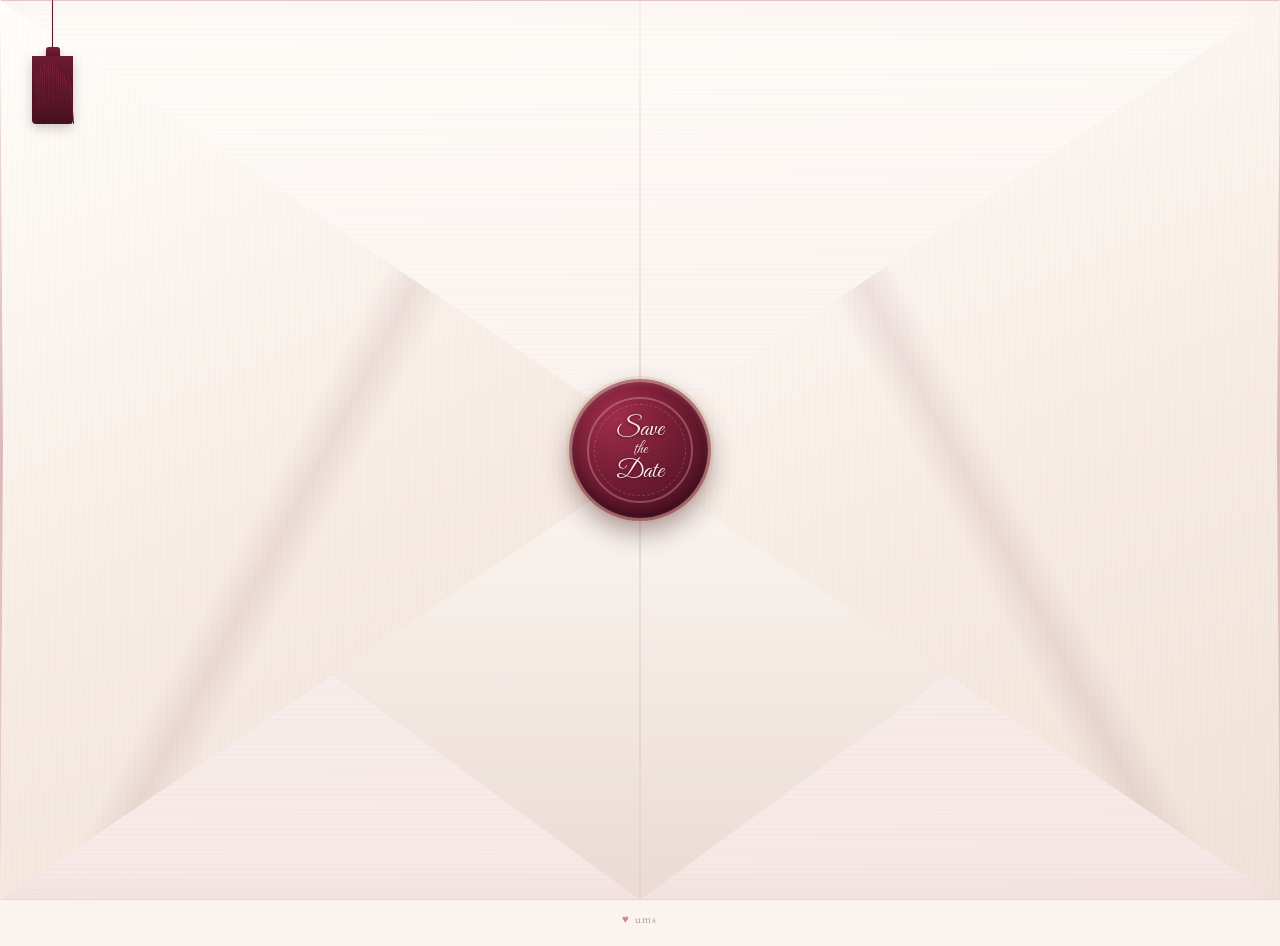
==== commit 0a0696bd: "Update index.html" ====
--- a/index.html
+++ b/index.html
@@ -12,8 +12,8 @@
   <link href="https://fonts.googleapis.com/css2?family=Allura&family=Cormorant+Garamond:ital,wght@0,400;0,600;1,400&family=Great+Vibes&family=Nunito:wght@400;600;700;800&family=Playfair+Display:ital,wght@0,400;0,600;1,400&display=swap" rel="stylesheet">
 </head>
 <body
-  class="wed2-ring-font-allura wed2-bride-name-shift-left wed2-bride-name-shift-more-left"
-  data-style-picker="true"
+  class="wed2-muslim wed2-ring-font-allura wed2-bride-name-shift-left wed2-bride-name-shift-more-left"
+  data-style-picker="false"
   data-groom-name="Aqib"
   data-bride-name="Romaisa"
   data-groom-parent-prefix="Son of"
@@ -47,16 +47,6 @@
   <audio id="wed2-music" preload="auto" aria-label="Wedding background music">
     <source data-storage-path="/templates%2Fshared%2Faudios%2Feid_song.mp3" data-token="5e877635-1778-4f0b-a493-bdb861585d34" type="audio/mpeg">
   </audio>
-
-  <div class="wed2-style-picker is-active" id="wed2-style-picker" role="dialog" aria-modal="true" aria-labelledby="wed2-style-picker-title">
-    <div class="wed2-style-picker-card">
-      <p class="wed2-style-picker-title" id="wed2-style-picker-title">Choose a style</p>
-      <p class="wed2-style-picker-sub">Preview Muslim or General before opening the invitation</p>
-      <div class="wed2-style-picker-actions">
-        <button type="button" class="wed2-style-picker-btn" data-style="muslim">Muslim</button>
-        <button type="button" class="wed2-style-picker-btn" data-style="general">General</button>
-      </div>
-    </div>
   </div>
 
   <main class="wed2-page">
@@ -421,5 +411,9 @@
   <script src="js/firebase-config.js"></script>
   <script src="js/firebase-storage.js"></script>
   <script src="js/wedding-t2.js"></script>
+
+    <div class="ums-footer" aria-label="ums">
+        ♥︎ ums
+    </div>
 </body>
 </html>
--- a/css/wedding-t2.css
+++ b/css/wedding-t2.css
@@ -3351,117 +3351,29 @@
 }
 
 
-/* =========================================================
-   Aqib & Romaisa — Wedding T2 overrides
-   ========================================================= */
-
-:root {
-  --wed2-font-script: 'Allura', cursive;
-  --wed2-font-heading: 'Playfair Display', serif;
-  --wed2-font-body: 'Cormorant Garamond', Georgia, serif;
-  --wed2-font-ui: 'Nunito', sans-serif;
-}
-
-html,
-body {
-  font-family: var(--wed2-font-body);
-}
-
-/* Reference-style script names */
-.wed2-ring-name,
-.wed2-details-name {
-  font-family: var(--wed2-font-script) !important;
-  font-weight: 400 !important;
-}
-
-/* Elegant serif headings */
-.wed2-section-title,
-.wed2-timeline-title,
-.wed2-details-label {
-  font-family: var(--wed2-font-heading) !important;
-}
-
-/* Main invitation/detail copy */
-.wed2-details-value,
-.wed2-address,
-.wed2-invitation-message,
-.wed2-quote-text,
-.wed2-details-parents-name,
-.wed2-details-parents-prefix {
-  font-family: var(--wed2-font-body) !important;
-}
-
-/* One timeline entry only */
-.wed2-timeline-item[data-slot="2"],
-.wed2-timeline-item[data-slot="3"],
-.wed2-timeline-item[data-slot="4"] {
-  display: none !important;
-}
-
-.wed2-timeline-title {
-  font-size: clamp(1.15rem, 4.2vw, 1.55rem) !important;
-  font-weight: 600 !important;
-}
-
-.wed2-timeline-time {
-  font-family: var(--wed2-font-body) !important;
-  font-size: clamp(1rem, 3.7vw, 1.2rem) !important;
-  line-height: 1.35 !important;
-  white-space: normal !important;
-}
-
-.wed2-timeline-card {
-  padding: 0.95rem 1.1rem !important;
-}
-
-/* Original red-gAndb hero couple asset */
-.wed2-hero-couple {
-  display: block !important;
-  position: absolute !important;
-  left: 0 !important;
-  bottom: -2.3vw !important;
-  width: min(88vw, 380px) !important;
-  max-height: 58vh !important;
-  height: auto !important;
-  object-fit: contain !important;
-  object-position: bottom left !important;
-  z-index: 9 !important;
-}
-
-/* Requested small line below "family & friends" */
-.wed2-closing {
-  display: flex !important;
-  flex-direction: column !important;
-  align-items: center !important;
-}
-
-.wed2-closing-heart {
-  display: block !important;
-  margin-top: 0.18rem !important;
-  font-family: var(--wed2-font-body) !important;
-  font-size: 0.62rem !important;
-  line-height: 1 !important;
-  letter-spacing: 0.08em !important;
-  text-transform: lowercase !important;
+/* ============================================
+   UMS FOOTER — small signature
+   ============================================ */
+.ums-footer {
+  width: 100%;
+  text-align: center;
+  padding: 14px 0 20px;
+  font-family: 'Cormorant Garamond', Georgia, serif;
+  font-size: 0.72rem;
+  line-height: 1;
+  letter-spacing: 0.12em;
+  color: var(--wed2-text-soft, #7a5a60);
   opacity: 0.72;
-}
-
-/* Allura is the reference script for the couple names */
-body.wed2-ring-font-allura .wed2-ring-name {
-  font-family: 'Allura', cursive !important;
-  font-weight: 400 !important;
+  user-select: none;
+}
+
+.ums-footer::first-letter {
+  color: var(--wed2-red-soft, #c45c6a);
 }
 
 @media (max-width: 480px) {
-  .wed2-ring-name {
-    font-size: clamp(2.35rem, 12vw, 3.4rem) !important;
-  }
-
-  .wed2-timeline-time {
-    font-size: 0.98rem !important;
-  }
-
-  .wed2-closing-heart {
-    font-size: 0.58rem !important;
-  }
-}
+  .ums-footer {
+    padding-bottom: 18px;
+    font-size: 0.68rem;
+  }
+}
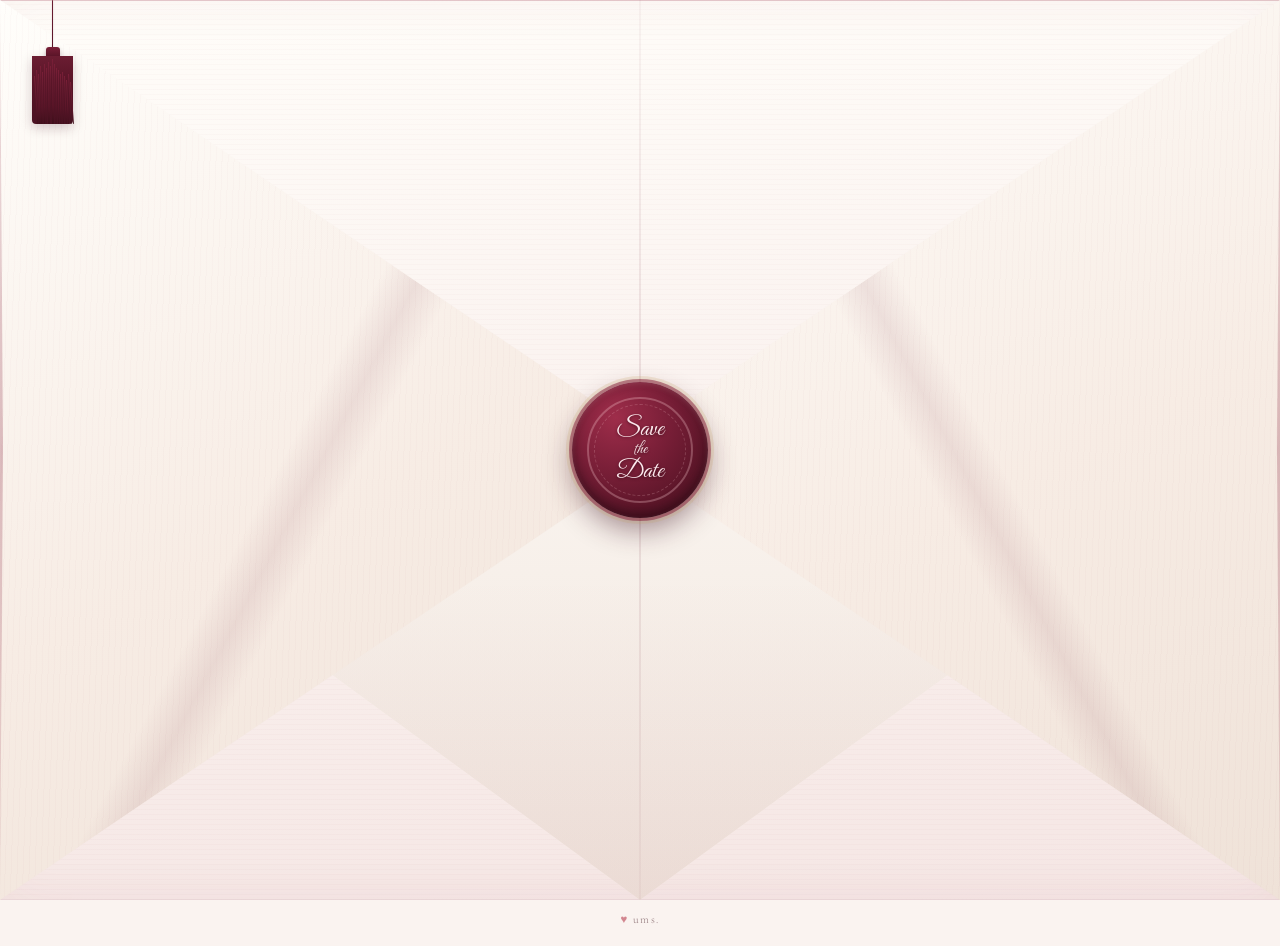
==== commit f30e7765: "Update index.html" ====
--- a/index.html
+++ b/index.html
@@ -413,7 +413,7 @@
   <script src="js/wedding-t2.js"></script>
 
     <div class="ums-footer" aria-label="ums">
-        ♥︎ ums
+        ♥︎ ums.
     </div>
 </body>
 </html>
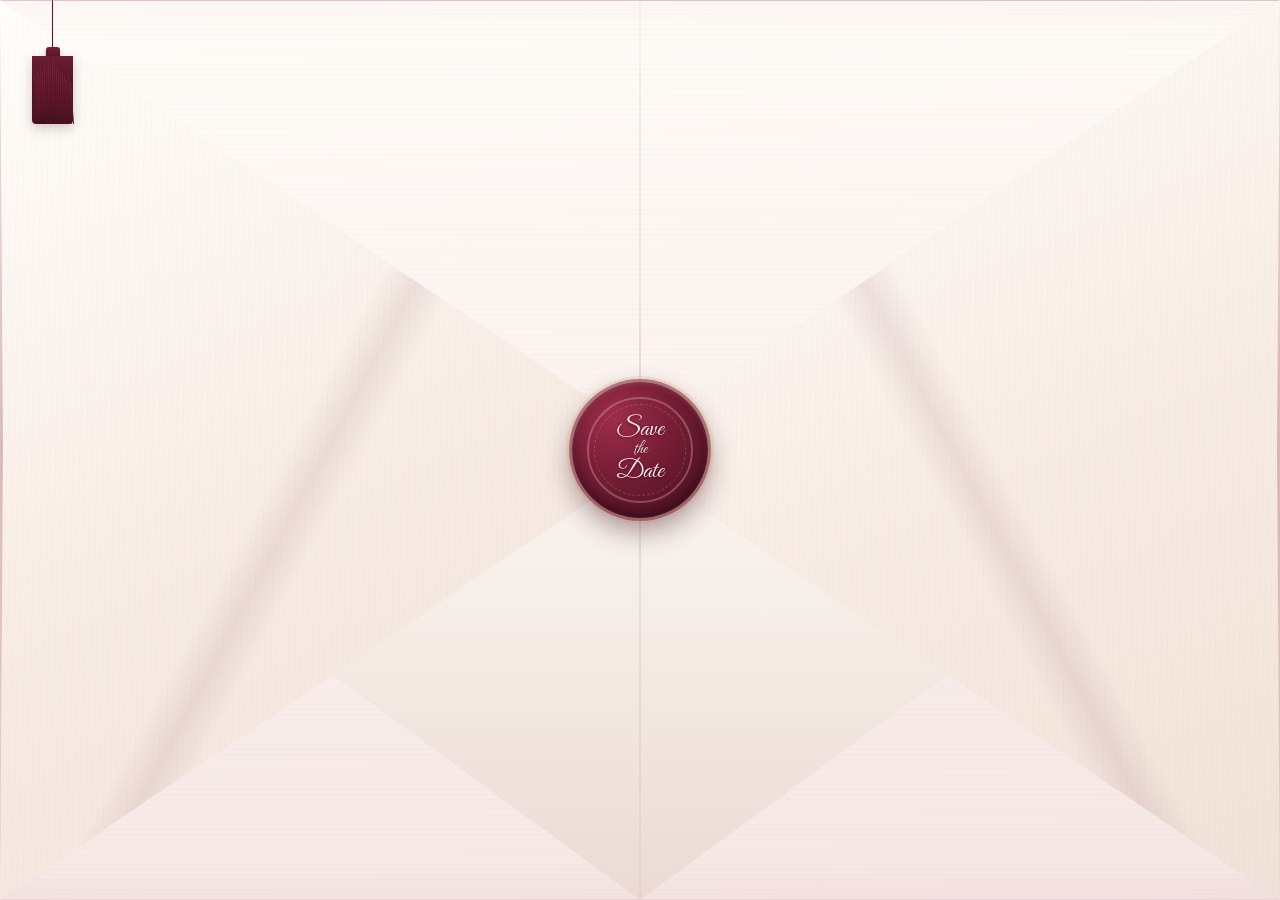
==== commit 09ac35f0: "Update index.html" ====
--- a/index.html
+++ b/index.html
@@ -4,13 +4,25 @@
   <meta charset="UTF-8">
   <meta name="viewport" content="width=device-width, initial-scale=1.0">
   <title>Aqib &amp; Romaisa — Wedding Invitation</title>
-  <link rel="icon" type="image/png" href="https://firebasestorage.googleapis.com/v0/b/my-bel0ved.firebasestorage.app/o/templates%2Fshared%2Fimages%2Fmy_beloved_icon.png?alt=media&amp;token=0ce8a84b-4fce-44c5-a0a1-80841b152870">
+
+  <link
+    rel="icon"
+    type="image/png"
+    href="https://firebasestorage.googleapis.com/v0/b/my-bel0ved.firebasestorage.app/o/templates%2Fshared%2Fimages%2Fmy_beloved_icon.png?alt=media&amp;token=0ce8a84b-4fce-44c5-a0a1-80841b152870"
+  >
+
   <link rel="stylesheet" href="css/global.css">
   <link rel="stylesheet" href="css/wedding-t2.css">
+
   <link rel="preconnect" href="https://fonts.googleapis.com">
   <link rel="preconnect" href="https://fonts.gstatic.com" crossorigin>
-  <link href="https://fonts.googleapis.com/css2?family=Allura&family=Cormorant+Garamond:ital,wght@0,400;0,600;1,400&family=Great+Vibes&family=Nunito:wght@400;600;700;800&family=Playfair+Display:ital,wght@0,400;0,600;1,400&display=swap" rel="stylesheet">
+
+  <link
+    href="https://fonts.googleapis.com/css2?family=Allura&family=Cormorant+Garamond:ital,wght@0,400;0,600;1,400&family=Great+Vibes&family=Nunito:wght@400;600;700;800&family=Playfair+Display:ital,wght@0,400;0,600;1,400&display=swap"
+    rel="stylesheet"
+  >
 </head>
+
 <body
   class="wed2-muslim wed2-ring-font-allura wed2-bride-name-shift-left wed2-bride-name-shift-more-left"
   data-style-picker="false"
@@ -42,20 +54,42 @@
   data-polaroid-1-caption="Together"
   data-polaroid-2-caption="Forever"
   data-polaroid-3-caption="Always"
-  data-polaroid-4-caption="Blessed">
-
-  <audio id="wed2-music" preload="auto" aria-label="Wedding background music">
-    <source data-storage-path="/templates%2Fshared%2Faudios%2Feid_song.mp3" data-token="5e877635-1778-4f0b-a493-bdb861585d34" type="audio/mpeg">
+  data-polaroid-4-caption="Blessed"
+>
+
+  <audio
+    id="wed2-music"
+    preload="auto"
+    aria-label="Wedding background music"
+  >
+    <source
+      data-storage-path="/templates%2Fshared%2Faudios%2Feid_song.mp3"
+      data-token="5e877635-1778-4f0b-a493-bdb861585d34"
+      type="audio/mpeg"
+    >
   </audio>
-  </div>
 
   <main class="wed2-page">
+
     <!-- Session 1: Closed envelope with monogram seal -->
-    <section class="wed2-session wed2-session-cover" id="wed2-session-cover" aria-label="Save the date cover" aria-hidden="true">
+    <section
+      class="wed2-session wed2-session-cover"
+      id="wed2-session-cover"
+      aria-label="Save the date cover"
+      aria-hidden="true"
+    >
       <div class="wed2-envelope-scene" id="wed2-cover">
-        <div class="wed2-tassel" id="wed2-tassel" role="button" aria-label="Press and pull tassel down to open invitation" tabindex="0">
+
+        <div
+          class="wed2-tassel"
+          id="wed2-tassel"
+          role="button"
+          aria-label="Press and pull tassel down to open invitation"
+          tabindex="0"
+        >
           <span class="wed2-tassel-string"></span>
           <span class="wed2-tassel-cap"></span>
+
           <span class="wed2-tassel-fringes">
             <span class="wed2-tassel-ropes">
               <span class="wed2-tassel-thread"></span>
@@ -80,18 +114,35 @@
             </span>
           </span>
         </div>
+
         <div class="wed2-envelope" id="wed2-envelope">
           <div class="wed2-envelope-back" aria-hidden="true"></div>
           <div class="wed2-envelope-fold-bottom" aria-hidden="true"></div>
-          <div class="wed2-envelope-panel wed2-envelope-panel-left" aria-hidden="true">
+
+          <div
+            class="wed2-envelope-panel wed2-envelope-panel-left"
+            aria-hidden="true"
+          >
             <span class="wed2-panel-inner"></span>
           </div>
-          <div class="wed2-envelope-panel wed2-envelope-panel-right" aria-hidden="true">
+
+          <div
+            class="wed2-envelope-panel wed2-envelope-panel-right"
+            aria-hidden="true"
+          >
             <span class="wed2-panel-inner"></span>
           </div>
+
           <div class="wed2-envelope-crease" aria-hidden="true"></div>
-          <button type="button" class="wed2-seal" id="wed2-save-date-btn" aria-label="Open invitation">
+
+          <button
+            type="button"
+            class="wed2-seal"
+            id="wed2-save-date-btn"
+            aria-label="Open invitation"
+          >
             <span class="wed2-seal-ring" aria-hidden="true"></span>
+
             <span class="wed2-seal-monogram">
               <span class="wed2-seal-line">Save</span>
               <span class="wed2-seal-line wed2-seal-line-small">the</span>
@@ -99,310 +150,974 @@
             </span>
           </button>
         </div>
+
       </div>
     </section>
 
+
     <!-- Session 2: Scrollable invitation -->
-    <section class="wed2-session wed2-session-invite" id="wed2-session-invite" aria-hidden="true" aria-label="Wedding invitation">
-      <button type="button" class="wed2-mute-btn" id="wed2-mute-btn" aria-label="Mute music" aria-hidden="true">🔊</button>
+    <section
+      class="wed2-session wed2-session-invite"
+      id="wed2-session-invite"
+      aria-hidden="true"
+      aria-label="Wedding invitation"
+    >
+
+      <button
+        type="button"
+        class="wed2-mute-btn"
+        id="wed2-mute-btn"
+        aria-label="Mute music"
+        aria-hidden="true"
+      >
+        🔊
+      </button>
+
       <div class="wed2-petals" id="wed2-petals" aria-hidden="true"></div>
 
       <div class="wed2-scroll-page" id="wed2-scroll-page">
-          <!-- Section A: Hero (decorated first screen only) -->
-          <header class="wed2-hero" id="wed2-hero">
-            <div class="wed2-hero-deco" aria-hidden="true">
-              <div class="wed2-code-border-fill"></div>
-              <img class="wed2-hero-floral wed2-hero-floral-tl" data-storage-path="/templates%2Fshared%2Fimages%2Fwedding%20t2%2Fred-3.png" data-token="6a7f640c-3795-4399-8191-af57b926e8c7" src="red-3.png" alt="" loading="eager" decoding="async">
-              <img class="wed2-hero-floral wed2-hero-floral-tr" data-storage-path="/templates%2Fshared%2Fimages%2Fwedding%20t2%2Fred-1.png" data-token="5f4d9825-295d-4891-959f-3f9d548a7e83" src="red-1.png" alt="" loading="eager" decoding="async">
-              <div class="wed2-hero-code-border">
-                <span class="wed2-code-edge wed2-code-edge-bottom"></span>
-                <span class="wed2-code-edge wed2-code-edge-right"></span>
-                <span class="wed2-code-edge wed2-code-edge-left"></span>
-                <span class="wed2-code-edge wed2-code-edge-top"></span>
-                <svg class="wed2-code-corner-br" viewBox="0 0 100 100" xmlns="http://www.w3.org/2000/svg" aria-hidden="true">
-                  <path class="wed2-code-vine" d="M 8 92 C 22 78 38 88 52 74 S 78 58 92 42" />
-                  <path class="wed2-code-vine wed2-code-vine-gold" d="M 12 96 C 28 84 44 90 58 78" />
-                  <ellipse class="wed2-code-leaf" cx="24" cy="86" rx="7" ry="3.5" transform="rotate(-38 24 86)" />
-                  <ellipse class="wed2-code-leaf" cx="46" cy="80" rx="6" ry="3" transform="rotate(28 46 80)" />
-                  <ellipse class="wed2-code-leaf" cx="68" cy="66" rx="7" ry="3.2" transform="rotate(-22 68 66)" />
-                  <circle class="wed2-code-flower" cx="34" cy="88" r="4.2" />
-                  <circle class="wed2-code-flower" cx="58" cy="74" r="3.6" />
-                  <circle class="wed2-code-flower" cx="78" cy="54" r="4" />
-                  <circle class="wed2-code-flower-core" cx="34" cy="88" r="1.6" />
-                  <circle class="wed2-code-flower-core" cx="58" cy="74" r="1.4" />
-                  <circle class="wed2-code-flower-core" cx="78" cy="54" r="1.5" />
-                </svg>
-                <svg class="wed2-code-frame" viewBox="0 0 100 100" preserveAspectRatio="none" xmlns="http://www.w3.org/2000/svg" aria-hidden="true">
-                  <path class="wed2-code-vine" vector-effect="non-scaling-stroke" d="M 1.2 98.8 C 12 97.2 20 99.4 30 98.6 S 48 97 58 98.8 S 74 99.2 86 98.4 S 94 97.6 98.8 98.8" />
-                  <path class="wed2-code-vine" vector-effect="non-scaling-stroke" d="M 98.8 1.2 C 97.2 14 99.4 24 98.6 34 S 97 50 98.8 60 S 99.2 74 98.4 86 S 97.6 94 98.8 98.8" />
-                  <path class="wed2-code-vine" vector-effect="non-scaling-stroke" d="M 1.2 1.2 C 2.4 14 0.8 24 1.2 34 S 2.2 50 1.2 60 S 0.8 74 1.2 86 S 2.2 94 1.2 98.8" />
-                  <path class="wed2-code-vine" vector-effect="non-scaling-stroke" d="M 1.2 1.2 C 14 2.4 24 0.8 34 1.2 S 50 2.2 60 1.2 S 74 0.8 86 1.2 S 94 2.2 98.8 1.2" />
-                  <path class="wed2-code-vine wed2-code-vine-gold" vector-effect="non-scaling-stroke" d="M 2 97.6 C 14 96.2 26 98 38 97.2 S 62 96.4 74 97.6 S 88 98.2 97.6 97.4" />
-                  <path class="wed2-code-vine wed2-code-vine-gold" vector-effect="non-scaling-stroke" d="M 97.6 2 C 96.2 16 98 28 97.2 40 S 96.4 64 97.6 76 S 98.2 90 97.4 97.6" />
-                  <path class="wed2-code-vine wed2-code-vine-gold" vector-effect="non-scaling-stroke" d="M 2 2 C 2.8 16 1.6 28 2 40 S 2.6 52 2 64 S 1.6 76 2 88 S 2.6 94 2 97.6" />
-                  <path class="wed2-code-vine wed2-code-vine-gold" vector-effect="non-scaling-stroke" d="M 2 2 C 16 2.8 28 1.6 40 2 S 52 2.6 64 2 S 76 1.6 88 2 S 94 2.6 97.6 2" />
-                  <circle class="wed2-code-flower" vector-effect="non-scaling-stroke" cx="14" cy="98.2" r="1.1" />
-                  <circle class="wed2-code-flower" vector-effect="non-scaling-stroke" cx="42" cy="98.6" r="0.95" />
-                  <circle class="wed2-code-flower" vector-effect="non-scaling-stroke" cx="70" cy="98.1" r="1.05" />
-                  <circle class="wed2-code-flower" vector-effect="non-scaling-stroke" cx="98.2" cy="22" r="1.1" />
-                  <circle class="wed2-code-flower" vector-effect="non-scaling-stroke" cx="98.5" cy="52" r="0.95" />
-                  <circle class="wed2-code-flower" vector-effect="non-scaling-stroke" cx="98.1" cy="78" r="1.05" />
-                  <circle class="wed2-code-flower" vector-effect="non-scaling-stroke" cx="1.8" cy="22" r="0.9" />
-                  <circle class="wed2-code-flower" vector-effect="non-scaling-stroke" cx="1.9" cy="42" r="0.85" />
-                  <circle class="wed2-code-flower" vector-effect="non-scaling-stroke" cx="1.8" cy="68" r="0.9" />
-                  <circle class="wed2-code-flower" vector-effect="non-scaling-stroke" cx="1.9" cy="88" r="0.85" />
-                  <circle class="wed2-code-flower" vector-effect="non-scaling-stroke" cx="22" cy="1.8" r="0.9" />
-                  <circle class="wed2-code-flower" vector-effect="non-scaling-stroke" cx="42" cy="1.9" r="0.85" />
-                  <circle class="wed2-code-flower" vector-effect="non-scaling-stroke" cx="68" cy="1.8" r="0.9" />
-                  <circle class="wed2-code-flower" vector-effect="non-scaling-stroke" cx="88" cy="1.9" r="0.85" />
-                  <ellipse class="wed2-code-leaf" vector-effect="non-scaling-stroke" cx="26" cy="98" rx="2.2" ry="1" transform="rotate(-32 26 98)" />
-                  <ellipse class="wed2-code-leaf" vector-effect="non-scaling-stroke" cx="56" cy="98.4" rx="2" ry="0.9" transform="rotate(24 56 98.4)" />
-                  <ellipse class="wed2-code-leaf" vector-effect="non-scaling-stroke" cx="98" cy="36" rx="2.1" ry="0.95" transform="rotate(-40 98 36)" />
-                  <ellipse class="wed2-code-leaf" vector-effect="non-scaling-stroke" cx="98.3" cy="64" rx="2" ry="0.9" transform="rotate(30 98.3 64)" />
-                  <ellipse class="wed2-code-leaf" vector-effect="non-scaling-stroke" cx="1.7" cy="28" rx="1.8" ry="0.85" transform="rotate(35 1.7 28)" />
-                  <ellipse class="wed2-code-leaf" vector-effect="non-scaling-stroke" cx="1.7" cy="58" rx="1.8" ry="0.85" transform="rotate(35 1.7 58)" />
-                  <ellipse class="wed2-code-leaf" vector-effect="non-scaling-stroke" cx="28" cy="1.7" rx="1.8" ry="0.85" transform="rotate(-35 28 1.7)" />
-                  <ellipse class="wed2-code-leaf" vector-effect="non-scaling-stroke" cx="58" cy="1.7" rx="1.8" ry="0.85" transform="rotate(-35 58 1.7)" />
-                </svg>
-              </div>
+
+        <!-- Section A: Hero -->
+        <header class="wed2-hero" id="wed2-hero">
+
+          <div class="wed2-hero-deco" aria-hidden="true">
+
+            <div class="wed2-code-border-fill"></div>
+
+            <img
+              class="wed2-hero-floral wed2-hero-floral-tl"
+              data-storage-path="/templates%2Fshared%2Fimages%2Fwedding%20t2%2Fred-3.png"
+              data-token="6a7f640c-3795-4399-8191-af57b926e8c7"
+              src="red-3.png"
+              alt=""
+              loading="eager"
+              decoding="async"
+            >
+
+            <img
+              class="wed2-hero-floral wed2-hero-floral-tr"
+              data-storage-path="/templates%2Fshared%2Fimages%2Fwedding%20t2%2Fred-1.png"
+              data-token="5f4d9825-295d-4891-959f-3f9d548a7e83"
+              src="red-1.png"
+              alt=""
+              loading="eager"
+              decoding="async"
+            >
+
+            <div class="wed2-hero-code-border">
+
+              <span class="wed2-code-edge wed2-code-edge-bottom"></span>
+              <span class="wed2-code-edge wed2-code-edge-right"></span>
+              <span class="wed2-code-edge wed2-code-edge-left"></span>
+              <span class="wed2-code-edge wed2-code-edge-top"></span>
+
+              <svg
+                class="wed2-code-corner-br"
+                viewBox="0 0 100 100"
+                xmlns="http://www.w3.org/2000/svg"
+                aria-hidden="true"
+              >
+                <path
+                  class="wed2-code-vine"
+                  d="M 8 92 C 22 78 38 88 52 74 S 78 58 92 42"
+                />
+                <path
+                  class="wed2-code-vine wed2-code-vine-gold"
+                  d="M 12 96 C 28 84 44 90 58 78"
+                />
+                <ellipse
+                  class="wed2-code-leaf"
+                  cx="24"
+                  cy="86"
+                  rx="7"
+                  ry="3.5"
+                  transform="rotate(-38 24 86)"
+                />
+                <ellipse
+                  class="wed2-code-leaf"
+                  cx="46"
+                  cy="80"
+                  rx="6"
+                  ry="3"
+                  transform="rotate(28 46 80)"
+                />
+                <ellipse
+                  class="wed2-code-leaf"
+                  cx="68"
+                  cy="66"
+                  rx="7"
+                  ry="3.2"
+                  transform="rotate(-22 68 66)"
+                />
+                <circle
+                  class="wed2-code-flower"
+                  cx="34"
+                  cy="88"
+                  r="4.2"
+                />
+                <circle
+                  class="wed2-code-flower"
+                  cx="58"
+                  cy="74"
+                  r="3.6"
+                />
+                <circle
+                  class="wed2-code-flower"
+                  cx="78"
+                  cy="54"
+                  r="4"
+                />
+                <circle
+                  class="wed2-code-flower-core"
+                  cx="34"
+                  cy="88"
+                  r="1.6"
+                />
+                <circle
+                  class="wed2-code-flower-core"
+                  cx="58"
+                  cy="74"
+                  r="1.4"
+                />
+                <circle
+                  class="wed2-code-flower-core"
+                  cx="78"
+                  cy="54"
+                  r="1.5"
+                />
+              </svg>
+
+              <svg
+                class="wed2-code-frame"
+                viewBox="0 0 100 100"
+                preserveAspectRatio="none"
+                xmlns="http://www.w3.org/2000/svg"
+                aria-hidden="true"
+              >
+                <path
+                  class="wed2-code-vine"
+                  vector-effect="non-scaling-stroke"
+                  d="M 1.2 98.8 C 12 97.2 20 99.4 30 98.6 S 48 97 58 98.8 S 74 99.2 86 98.4 S 94 97.6 98.8 98.8"
+                />
+                <path
+                  class="wed2-code-vine"
+                  vector-effect="non-scaling-stroke"
+                  d="M 98.8 1.2 C 97.2 14 99.4 24 98.6 34 S 97 50 98.8 60 S 99.2 74 98.4 86 S 97.6 94 98.8 98.8"
+                />
+                <path
+                  class="wed2-code-vine"
+                  vector-effect="non-scaling-stroke"
+                  d="M 1.2 1.2 C 2.4 14 0.8 24 1.2 34 S 2.2 50 1.2 60 S 0.8 74 1.2 86 S 2.2 94 1.2 98.8"
+                />
+                <path
+                  class="wed2-code-vine"
+                  vector-effect="non-scaling-stroke"
+                  d="M 1.2 1.2 C 14 2.4 24 0.8 34 1.2 S 50 2.2 60 1.2 S 74 0.8 86 1.2 S 94 2.2 98.8 1.2"
+                />
+                <path
+                  class="wed2-code-vine wed2-code-vine-gold"
+                  vector-effect="non-scaling-stroke"
+                  d="M 2 97.6 C 14 96.2 26 98 38 97.2 S 62 96.4 74 97.6 S 88 98.2 97.6 97.4"
+                />
+                <path
+                  class="wed2-code-vine wed2-code-vine-gold"
+                  vector-effect="non-scaling-stroke"
+                  d="M 97.6 2 C 96.2 16 98 28 97.2 40 S 96.4 64 97.6 76 S 98.2 90 97.4 97.6"
+                />
+                <path
+                  class="wed2-code-vine wed2-code-vine-gold"
+                  vector-effect="non-scaling-stroke"
+                  d="M 2 2 C 2.8 16 1.6 28 2 40 S 2.6 52 2 64 S 1.6 76 2 88 S 2.6 94 2 97.6"
+                />
+                <path
+                  class="wed2-code-vine wed2-code-vine-gold"
+                  vector-effect="non-scaling-stroke"
+                  d="M 2 2 C 16 2.8 28 1.6 40 2 S 52 2.6 64 2 S 76 1.6 88 2 S 94 2.6 97.6 2"
+                />
+
+                <circle class="wed2-code-flower" vector-effect="non-scaling-stroke" cx="14" cy="98.2" r="1.1" />
+                <circle class="wed2-code-flower" vector-effect="non-scaling-stroke" cx="42" cy="98.6" r="0.95" />
+                <circle class="wed2-code-flower" vector-effect="non-scaling-stroke" cx="70" cy="98.1" r="1.05" />
+                <circle class="wed2-code-flower" vector-effect="non-scaling-stroke" cx="98.2" cy="22" r="1.1" />
+                <circle class="wed2-code-flower" vector-effect="non-scaling-stroke" cx="98.5" cy="52" r="0.95" />
+                <circle class="wed2-code-flower" vector-effect="non-scaling-stroke" cx="98.1" cy="78" r="1.05" />
+                <circle class="wed2-code-flower" vector-effect="non-scaling-stroke" cx="1.8" cy="22" r="0.9" />
+                <circle class="wed2-code-flower" vector-effect="non-scaling-stroke" cx="1.9" cy="42" r="0.85" />
+                <circle class="wed2-code-flower" vector-effect="non-scaling-stroke" cx="1.8" cy="68" r="0.9" />
+                <circle class="wed2-code-flower" vector-effect="non-scaling-stroke" cx="1.9" cy="88" r="0.85" />
+                <circle class="wed2-code-flower" vector-effect="non-scaling-stroke" cx="22" cy="1.8" r="0.9" />
+                <circle class="wed2-code-flower" vector-effect="non-scaling-stroke" cx="42" cy="1.9" r="0.85" />
+                <circle class="wed2-code-flower" vector-effect="non-scaling-stroke" cx="68" cy="1.8" r="0.9" />
+                <circle class="wed2-code-flower" vector-effect="non-scaling-stroke" cx="88" cy="1.9" r="0.85" />
+
+                <ellipse
+                  class="wed2-code-leaf"
+                  vector-effect="non-scaling-stroke"
+                  cx="26"
+                  cy="98"
+                  rx="2.2"
+                  ry="1"
+                  transform="rotate(-32 26 98)"
+                />
+                <ellipse
+                  class="wed2-code-leaf"
+                  vector-effect="non-scaling-stroke"
+                  cx="56"
+                  cy="98.4"
+                  rx="2"
+                  ry="0.9"
+                  transform="rotate(24 56 98.4)"
+                />
+                <ellipse
+                  class="wed2-code-leaf"
+                  vector-effect="non-scaling-stroke"
+                  cx="98"
+                  cy="36"
+                  rx="2.1"
+                  ry="0.95"
+                  transform="rotate(-40 98 36)"
+                />
+                <ellipse
+                  class="wed2-code-leaf"
+                  vector-effect="non-scaling-stroke"
+                  cx="98.3"
+                  cy="64"
+                  rx="2"
+                  ry="0.9"
+                  transform="rotate(30 98.3 64)"
+                />
+                <ellipse
+                  class="wed2-code-leaf"
+                  vector-effect="non-scaling-stroke"
+                  cx="1.7"
+                  cy="28"
+                  rx="1.8"
+                  ry="0.85"
+                  transform="rotate(35 1.7 28)"
+                />
+                <ellipse
+                  class="wed2-code-leaf"
+                  vector-effect="non-scaling-stroke"
+                  cx="1.7"
+                  cy="58"
+                  rx="1.8"
+                  ry="0.85"
+                  transform="rotate(35 1.7 58)"
+                />
+                <ellipse
+                  class="wed2-code-leaf"
+                  vector-effect="non-scaling-stroke"
+                  cx="28"
+                  cy="1.7"
+                  rx="1.8"
+                  ry="0.85"
+                  transform="rotate(-35 28 1.7)"
+                />
+                <ellipse
+                  class="wed2-code-leaf"
+                  vector-effect="non-scaling-stroke"
+                  cx="58"
+                  cy="1.7"
+                  rx="1.8"
+                  ry="0.85"
+                  transform="rotate(-35 58 1.7)"
+                />
+              </svg>
+
             </div>
-            <img class="wed2-hero-couple" id="wed2-hero-couple" data-storage-path="/templates%2Fshared%2Fimages%2Fwedding%20t2%2Fred-gAndb.png" data-token="b73b2ce1-f2e2-4f26-adcd-5664a93d0ea1" src="red-gAndb.png" alt="Bride and groom" loading="eager" decoding="async">
-            <div class="wed2-bismillah-wrap" aria-hidden="true">
-              <img class="wed2-bismillah" data-storage-path="/templates%2Fshared%2Fimages%2Fwedding%20t2%2Fbismillah.png" data-token="ae492483-b320-4460-8ad7-d0ea3dfa5e8e" src="bismillah.png" alt="Bismillah" loading="eager" decoding="async">
+          </div>
+
+          <img
+            class="wed2-hero-couple"
+            id="wed2-hero-couple"
+            data-storage-path="/templates%2Fshared%2Fimages%2Fwedding%20t2%2Fred-gAndb.png"
+            data-token="b73b2ce1-f2e2-4f26-adcd-5664a93d0ea1"
+            src="red-gAndb.png"
+            alt="Bride and groom"
+            loading="eager"
+            decoding="async"
+          >
+
+          <div class="wed2-bismillah-wrap" aria-hidden="true">
+            <img
+              class="wed2-bismillah"
+              data-storage-path="/templates%2Fshared%2Fimages%2Fwedding%20t2%2Fbismillah.png"
+              data-token="ae492483-b320-4460-8ad7-d0ea3dfa5e8e"
+              src="bismillah.png"
+              alt="Bismillah"
+              loading="eager"
+              decoding="async"
+            >
+          </div>
+
+          <div
+            class="wed2-ring-wrap"
+            id="wed2-ring-wrap"
+            aria-hidden="true"
+          >
+            <img
+              class="wed2-ring"
+              data-storage-path="/templates%2Fshared%2Fimages%2Fwedding%20t2%2Fred-ring-2.png"
+              data-token="02d653da-d254-4e9e-b945-c90ac04eaeb7"
+              src="red-ring-2.png"
+              alt=""
+              loading="eager"
+              decoding="async"
+            >
+
+            <div class="wed2-ring-names">
+              <span
+                class="wed2-ring-name wed2-ring-name-groom"
+                id="wed2-groom-name"
+              ></span>
+
+              <span class="wed2-ring-amp" aria-hidden="true">&amp;</span>
+
+              <span
+                class="wed2-ring-name wed2-ring-name-bride"
+                id="wed2-bride-name"
+              ></span>
             </div>
-            <div class="wed2-ring-wrap" id="wed2-ring-wrap" aria-hidden="true">
-              <img class="wed2-ring" data-storage-path="/templates%2Fshared%2Fimages%2Fwedding%20t2%2Fred-ring-2.png" data-token="02d653da-d254-4e9e-b945-c90ac04eaeb7" src="red-ring-2.png" alt="" loading="eager" decoding="async">
-              <div class="wed2-ring-names">
-                <span class="wed2-ring-name wed2-ring-name-groom" id="wed2-groom-name"></span>
-                <span class="wed2-ring-amp" aria-hidden="true">&amp;</span>
-                <span class="wed2-ring-name wed2-ring-name-bride" id="wed2-bride-name"></span>
-              </div>
+          </div>
+
+        </header>
+
+
+        <!-- Section B: Quote -->
+        <section
+          class="wed2-section wed2-quote wed2-reveal"
+          id="wed2-quote-section"
+        >
+          <span class="wed2-ornament" aria-hidden="true">❦</span>
+
+          <blockquote
+            class="wed2-quote-text"
+            id="wed2-quote-text"
+          ></blockquote>
+
+          <span class="wed2-ornament" aria-hidden="true">❦</span>
+        </section>
+
+
+        <!-- Section C: Scratch date -->
+        <section
+          class="wed2-section wed2-scratch wed2-reveal"
+          id="wed2-scratch-section"
+        >
+          <h2 class="wed2-section-title">Save the Date</h2>
+
+          <p class="wed2-scratch-hint">
+            Scratch to reveal the date
+          </p>
+
+          <div
+            class="wed2-scratch-burst"
+            id="wed2-scratch-burst"
+            aria-hidden="true"
+          ></div>
+
+          <div
+            class="wed2-scratch-card"
+            id="wed2-scratch-card"
+          >
+            <div
+              class="wed2-scroll-cap wed2-scroll-cap-top"
+              aria-hidden="true"
+            ></div>
+
+            <div
+              class="wed2-scroll-panel"
+              id="wed2-scroll-panel"
+            >
+              <div
+                class="wed2-scratch-reveal"
+                id="wed2-scratch-reveal"
+              >
+                <p
+                  class="wed2-scratch-month"
+                  id="wed2-scratch-month"
+                >
+                  AUGUST
+                </p>
+
+                <p
+                  class="wed2-scratch-day"
+                  id="wed2-scratch-day"
+                >
+                  Saturday, 15
+                </p>
+
+                <p
+                  class="wed2-scratch-year"
+                  id="wed2-scratch-year"
+                >
+                  2026
+                </p>
+
+                <p
+                  class="wed2-scratch-time"
+                  id="wed2-scratch-time"
+                >
+                  11:00 AM — 6:00 PM
+                </p>
+              </div>
+
+              <canvas
+                class="wed2-scratch-canvas"
+                id="wed2-scratch-canvas"
+                aria-label="Scratch to reveal wedding date"
+              ></canvas>
             </div>
-          </header>
-
-          <!-- Section B: Quote -->
-          <section class="wed2-section wed2-quote wed2-reveal" id="wed2-quote-section">
-            <span class="wed2-ornament" aria-hidden="true">❦</span>
-            <blockquote class="wed2-quote-text" id="wed2-quote-text"></blockquote>
-            <span class="wed2-ornament" aria-hidden="true">❦</span>
-          </section>
-
-          <!-- Section C: Scratch date -->
-          <section class="wed2-section wed2-scratch wed2-reveal" id="wed2-scratch-section">
-            <h2 class="wed2-section-title">Save the Date</h2>
-            <p class="wed2-scratch-hint">Scratch to reveal the date</p>
-            <div class="wed2-scratch-burst" id="wed2-scratch-burst" aria-hidden="true"></div>
-            <div class="wed2-scratch-card" id="wed2-scratch-card">
-              <div class="wed2-scroll-cap wed2-scroll-cap-top" aria-hidden="true"></div>
-              <div class="wed2-scroll-panel" id="wed2-scroll-panel">
-                <div class="wed2-scratch-reveal" id="wed2-scratch-reveal">
-                  <p class="wed2-scratch-month" id="wed2-scratch-month">AUGUST</p>
-                  <p class="wed2-scratch-day" id="wed2-scratch-day">Saturday, 15</p>
-                  <p class="wed2-scratch-year" id="wed2-scratch-year">2026</p>
-                  <p class="wed2-scratch-time" id="wed2-scratch-time">11:00 AM — 6:00 PM</p>
+
+            <div
+              class="wed2-scroll-cap wed2-scroll-cap-bottom"
+              aria-hidden="true"
+            ></div>
+          </div>
+
+          <button
+            type="button"
+            class="wed2-reveal-btn"
+            id="wed2-reveal-btn"
+            hidden
+          >
+            Reveal date
+          </button>
+        </section>
+
+
+        <!-- Section D: Full invitation details -->
+        <section
+          class="wed2-section wed2-details wed2-reveal"
+          id="wed2-details-section"
+        >
+          <div class="wed2-details-card">
+
+            <div
+              class="wed2-details-card-border"
+              aria-hidden="true"
+            ></div>
+
+            <span class="wed2-details-bismillah">
+              In the name of Allah
+            </span>
+
+            <span class="wed2-details-greeting">
+              With joy and gratitude
+            </span>
+
+            <p class="wed2-details-welcome">
+              With immense joy and gratitude, we warmly welcome you
+              to join us and bless the beginning of our new journey
+              together.
+            </p>
+
+            <div class="wed2-details-couple">
+
+              <article class="wed2-details-person">
+                <p class="wed2-details-role">Groom</p>
+
+                <h2
+                  class="wed2-details-name"
+                  id="wed2-details-groom-name"
+                >
+                  Aqib
+                </h2>
+
+                <p
+                  class="wed2-details-parents-prefix"
+                  id="wed2-details-groom-prefix"
+                >
+                  Son of
+                </p>
+
+                <p
+                  class="wed2-details-parents-name"
+                  id="wed2-details-groom-parents"
+                >
+                  Mr Hassan &amp; Mrs Aisha
+                </p>
+              </article>
+
+              <div
+                class="wed2-details-divider"
+                aria-hidden="true"
+              >
+                <span class="wed2-details-divider-line"></span>
+                <span class="wed2-details-divider-mark">and</span>
+                <span class="wed2-details-divider-line"></span>
+              </div>
+
+              <article class="wed2-details-person">
+                <p class="wed2-details-role">Bride</p>
+
+                <h2
+                  class="wed2-details-name"
+                  id="wed2-details-bride-name"
+                >
+                  Romaisa
+                </h2>
+
+                <p
+                  class="wed2-details-parents-prefix"
+                  id="wed2-details-bride-prefix"
+                >
+                  Daughter of
+                </p>
+
+                <p
+                  class="wed2-details-parents-name"
+                  id="wed2-details-bride-parents"
+                >
+                  Mr Hassan &amp; Mrs Aisha
+                </p>
+              </article>
+
+            </div>
+
+            <div class="wed2-details-event">
+
+              <div class="wed2-details-event-block">
+                <p class="wed2-details-label">
+                  Date &amp; Time
+                </p>
+
+                <p
+                  class="wed2-details-value"
+                  id="wed2-details-datetime"
+                >
+                  Saturday, 15 August 2026 at 11:00 AM — 3:00 PM
+                </p>
+              </div>
+
+              <div class="wed2-details-event-block">
+                <p class="wed2-details-label">
+                  Venue
+                </p>
+
+                <p
+                  class="wed2-details-value"
+                  id="wed2-details-venue"
+                >
+                  Grand Rose Event Hall, Garden Street, Chennai
+                </p>
+              </div>
+
+            </div>
+
+          </div>
+        </section>
+
+
+        <!-- Section E: Timeline -->
+        <section
+          class="wed2-section wed2-timeline wed2-reveal"
+          id="wed2-timeline-section"
+        >
+          <h2 class="wed2-section-title">
+            Event Timeline
+          </h2>
+
+          <ol
+            class="wed2-timeline-list"
+            id="wed2-timeline-list"
+          >
+
+            <li
+              class="wed2-timeline-item"
+              data-slot="1"
+            >
+              <span
+                class="wed2-timeline-dot"
+                aria-hidden="true"
+              ></span>
+
+              <div class="wed2-timeline-card">
+                <h3
+                  class="wed2-timeline-title"
+                  id="wed2-event-1-title"
+                >
+                  Nikkah Ceremony
+                </h3>
+
+                <p
+                  class="wed2-timeline-time"
+                  id="wed2-event-1-time"
+                >
+                  11:00 AM
+                </p>
+              </div>
+            </li>
+
+            <li
+              class="wed2-timeline-item"
+              data-slot="2"
+            >
+              <span
+                class="wed2-timeline-dot"
+                aria-hidden="true"
+              ></span>
+
+              <div class="wed2-timeline-card">
+                <h3
+                  class="wed2-timeline-title"
+                  id="wed2-event-2-title"
+                >
+                  Reception
+                </h3>
+
+                <p
+                  class="wed2-timeline-time"
+                  id="wed2-event-2-time"
+                >
+                  4:00 PM
+                </p>
+              </div>
+            </li>
+
+            <li
+              class="wed2-timeline-item"
+              data-slot="3"
+            >
+              <span
+                class="wed2-timeline-dot"
+                aria-hidden="true"
+              ></span>
+
+              <div class="wed2-timeline-card">
+                <h3
+                  class="wed2-timeline-title"
+                  id="wed2-event-3-title"
+                >
+                  Dinner
+                </h3>
+
+                <p
+                  class="wed2-timeline-time"
+                  id="wed2-event-3-time"
+                >
+                  6:30 PM
+                </p>
+              </div>
+            </li>
+
+            <li
+              class="wed2-timeline-item"
+              data-slot="4"
+            >
+              <span
+                class="wed2-timeline-dot"
+                aria-hidden="true"
+              ></span>
+
+              <div class="wed2-timeline-card">
+                <h3
+                  class="wed2-timeline-title"
+                  id="wed2-event-4-title"
+                ></h3>
+
+                <p
+                  class="wed2-timeline-time"
+                  id="wed2-event-4-time"
+                ></p>
+              </div>
+            </li>
+
+          </ol>
+        </section>
+
+
+        <!-- Section F: Map -->
+        <section
+          class="wed2-section wed2-map wed2-reveal"
+          id="wed2-map-section"
+        >
+          <h2 class="wed2-section-title">
+            Venue
+          </h2>
+
+          <p
+            class="wed2-address"
+            id="wed2-address-text"
+          >
+            Grand Rose Event Hall, Garden Street, Chennai
+          </p>
+
+          <div
+            class="wed2-map-frame"
+            id="wed2-map-frame"
+          >
+            <iframe
+              class="wed2-map-iframe"
+              id="wed2-map-iframe"
+              title="Wedding venue map"
+              loading="lazy"
+              referrerpolicy="no-referrer-when-downgrade"
+              allowfullscreen
+            ></iframe>
+          </div>
+
+          <a
+            class="wed2-btn wed2-btn-map"
+            id="wed2-map-link"
+            href="#"
+            target="_blank"
+            rel="noopener noreferrer"
+          >
+            View on Google Maps
+          </a>
+        </section>
+
+
+        <!-- Section G: Countdown -->
+        <section
+          class="wed2-section wed2-countdown wed2-reveal"
+          id="wed2-countdown-section"
+        >
+          <h2 class="wed2-section-title">
+            Counting Down
+          </h2>
+
+          <div
+            class="wed2-counter-stage"
+            id="wed2-counter-stage"
+          >
+
+            <svg
+              class="wed2-polaroid-threads-svg"
+              id="wed2-polaroid-threads"
+              aria-hidden="true"
+              focusable="false"
+            ></svg>
+
+            <div class="wed2-counter-grid">
+
+              <div
+                class="wed2-counter-cell wed2-counter-anchor"
+                id="wed2-counter-days"
+              >
+                <span
+                  class="wed2-counter-num"
+                  id="wed2-days"
+                >
+                  0
+                </span>
+                <small>Days</small>
+              </div>
+
+              <div
+                class="wed2-counter-cell wed2-counter-anchor"
+                id="wed2-counter-hours"
+              >
+                <span
+                  class="wed2-counter-num"
+                  id="wed2-hours"
+                >
+                  0
+                </span>
+                <small>Hours</small>
+              </div>
+
+              <div
+                class="wed2-counter-cell wed2-counter-anchor"
+                id="wed2-counter-minutes"
+              >
+                <span
+                  class="wed2-counter-num"
+                  id="wed2-minutes"
+                >
+                  0
+                </span>
+                <small>Minutes</small>
+              </div>
+
+              <div
+                class="wed2-counter-cell wed2-counter-anchor"
+                id="wed2-counter-seconds"
+              >
+                <span
+                  class="wed2-counter-num"
+                  id="wed2-seconds"
+                >
+                  0
+                </span>
+                <small>Seconds</small>
+              </div>
+
+            </div>
+
+
+            <div
+              class="wed2-polaroid-row"
+              id="wed2-polaroid-row"
+              aria-label="Couple memories"
+            >
+
+              <div
+                class="wed2-polaroid-hang wed2-polaroid-hang-1"
+                data-slot="1"
+                data-counter-id="wed2-counter-days"
+              >
+                <div class="wed2-polaroid-swing">
+                  <figure class="wed2-polaroid wed2-polaroid-1">
+
+                    <div class="wed2-polaroid-img">
+                      <img
+                        data-storage-path="/templates%2Fshared%2Fimages%2Fwedding%20t2%2F1.jpeg"
+                        alt="Couple memory 1"
+                        loading="lazy"
+                        decoding="async"
+                      >
+                    </div>
+
+                    <figcaption
+                      class="wed2-polaroid-caption"
+                      id="wed2-polaroid-1-caption"
+                    >
+                      Together ♥
+                    </figcaption>
+
+                  </figure>
                 </div>
-                <canvas class="wed2-scratch-canvas" id="wed2-scratch-canvas" aria-label="Scratch to reveal wedding date"></canvas>
-              </div>
-              <div class="wed2-scroll-cap wed2-scroll-cap-bottom" aria-hidden="true"></div>
+              </div>
+
+
+              <div
+                class="wed2-polaroid-hang wed2-polaroid-hang-2"
+                data-slot="2"
+                data-counter-id="wed2-counter-hours"
+              >
+                <div class="wed2-polaroid-swing">
+                  <figure class="wed2-polaroid wed2-polaroid-2">
+
+                    <div class="wed2-polaroid-img">
+                      <img
+                        data-storage-path="/templates%2Fshared%2Fimages%2Fwedding%20t2%2F2.jpeg"
+                        alt="Couple memory 2"
+                        loading="lazy"
+                        decoding="async"
+                      >
+                    </div>
+
+                    <figcaption
+                      class="wed2-polaroid-caption"
+                      id="wed2-polaroid-2-caption"
+                    >
+                      Forever
+                    </figcaption>
+
+                  </figure>
+                </div>
+              </div>
+
+
+              <div
+                class="wed2-polaroid-hang wed2-polaroid-hang-3"
+                data-slot="3"
+                data-counter-id="wed2-counter-minutes"
+              >
+                <div class="wed2-polaroid-swing">
+                  <figure class="wed2-polaroid wed2-polaroid-3">
+
+                    <div class="wed2-polaroid-img">
+                      <img
+                        data-storage-path="/templates%2Fshared%2Fimages%2Fwedding%20t2%2F3.jpeg"
+                        alt="Couple memory 3"
+                        loading="lazy"
+                        decoding="async"
+                      >
+                    </div>
+
+                    <figcaption
+                      class="wed2-polaroid-caption"
+                      id="wed2-polaroid-3-caption"
+                    >
+                      Always
+                    </figcaption>
+
+                  </figure>
+                </div>
+              </div>
+
+
+              <div
+                class="wed2-polaroid-hang wed2-polaroid-hang-4"
+                data-slot="4"
+                data-counter-id="wed2-counter-seconds"
+              >
+                <div class="wed2-polaroid-swing">
+                  <figure class="wed2-polaroid wed2-polaroid-4">
+
+                    <div class="wed2-polaroid-img">
+                      <img
+                        data-storage-path="/templates%2Fshared%2Fimages%2Fwedding%20t2%2F4.jpeg"
+                        alt="Couple memory 4"
+                        loading="lazy"
+                        decoding="async"
+                      >
+                    </div>
+
+                    <figcaption
+                      class="wed2-polaroid-caption"
+                      id="wed2-polaroid-4-caption"
+                    >
+                      Blessed
+                    </figcaption>
+
+                  </figure>
+                </div>
+              </div>
+
             </div>
-            <button type="button" class="wed2-reveal-btn" id="wed2-reveal-btn" hidden>Reveal date</button>
-          </section>
-
-          <!-- Section D: Full invitation details -->
-          <section class="wed2-section wed2-details wed2-reveal" id="wed2-details-section">
-            <div class="wed2-details-card">
-              <div class="wed2-details-card-border" aria-hidden="true"></div>
-              <span class="wed2-details-bismillah">In the name of Allah</span>
-              <span class="wed2-details-greeting">With joy and gratitude</span>
-              <p class="wed2-details-welcome">
-                With immense joy and gratitude, we warmly welcome you to join us and bless the beginning of our new journey together.
-              </p>
-
-              <div class="wed2-details-couple">
-                <article class="wed2-details-person">
-                  <p class="wed2-details-role">Groom</p>
-                  <h2 class="wed2-details-name" id="wed2-details-groom-name">Aqib</h2>
-                  <p class="wed2-details-parents-prefix" id="wed2-details-groom-prefix">Son of</p>
-                  <p class="wed2-details-parents-name" id="wed2-details-groom-parents">Mr Hassan &amp; Mrs Aisha</p>
-                </article>
-
-                <div class="wed2-details-divider" aria-hidden="true">
-                  <span class="wed2-details-divider-line"></span>
-                  <span class="wed2-details-divider-mark">and</span>
-                  <span class="wed2-details-divider-line"></span>
-                </div>
-
-                <article class="wed2-details-person">
-                  <p class="wed2-details-role">Bride</p>
-                  <h2 class="wed2-details-name" id="wed2-details-bride-name">Romaisa</h2>
-                  <p class="wed2-details-parents-prefix" id="wed2-details-bride-prefix">Daughter of</p>
-                  <p class="wed2-details-parents-name" id="wed2-details-bride-parents">Mr Hassan &amp; Mrs Aisha</p>
-                </article>
-              </div>
-
-              <div class="wed2-details-event">
-                <div class="wed2-details-event-block">
-                  <p class="wed2-details-label">Date &amp; Time</p>
-                  <p class="wed2-details-value" id="wed2-details-datetime">Saturday, 15 August 2026 at 11:00 AM — 3:00 PM</p>
-                </div>
-                <div class="wed2-details-event-block">
-                  <p class="wed2-details-label">Venue</p>
-                  <p class="wed2-details-value" id="wed2-details-venue">Grand Rose Event Hall, Garden Street, Chennai</p>
-                </div>
-              </div>
-            </div>
-          </section>
-
-          <!-- Section E: Timeline -->
-          <section class="wed2-section wed2-timeline wed2-reveal" id="wed2-timeline-section">
-            <h2 class="wed2-section-title">Event Timeline</h2>
-            <ol class="wed2-timeline-list" id="wed2-timeline-list">
-              <li class="wed2-timeline-item" data-slot="1">
-                <span class="wed2-timeline-dot" aria-hidden="true"></span>
-                <div class="wed2-timeline-card">
-                  <h3 class="wed2-timeline-title" id="wed2-event-1-title">Nikkah Ceremony</h3>
-                  <p class="wed2-timeline-time" id="wed2-event-1-time">11:00 AM</p>
-                </div>
-              </li>
-              <li class="wed2-timeline-item" data-slot="2">
-                <span class="wed2-timeline-dot" aria-hidden="true"></span>
-                <div class="wed2-timeline-card">
-                  <h3 class="wed2-timeline-title" id="wed2-event-2-title">Reception</h3>
-                  <p class="wed2-timeline-time" id="wed2-event-2-time">4:00 PM</p>
-                </div>
-              </li>
-              <li class="wed2-timeline-item" data-slot="3">
-                <span class="wed2-timeline-dot" aria-hidden="true"></span>
-                <div class="wed2-timeline-card">
-                  <h3 class="wed2-timeline-title" id="wed2-event-3-title">Dinner</h3>
-                  <p class="wed2-timeline-time" id="wed2-event-3-time">6:30 PM</p>
-                </div>
-              </li>
-              <li class="wed2-timeline-item" data-slot="4">
-                <span class="wed2-timeline-dot" aria-hidden="true"></span>
-                <div class="wed2-timeline-card">
-                  <h3 class="wed2-timeline-title" id="wed2-event-4-title"></h3>
-                  <p class="wed2-timeline-time" id="wed2-event-4-time"></p>
-                </div>
-              </li>
-            </ol>
-          </section>
-
-          <!-- Section F: Map -->
-          <section class="wed2-section wed2-map wed2-reveal" id="wed2-map-section">
-            <h2 class="wed2-section-title">Venue</h2>
-            <p class="wed2-address" id="wed2-address-text">Grand Rose Event Hall, Garden Street, Chennai</p>
-            <div class="wed2-map-frame" id="wed2-map-frame">
-              <iframe
-                class="wed2-map-iframe"
-                id="wed2-map-iframe"
-                title="Wedding venue map"
-                loading="lazy"
-                referrerpolicy="no-referrer-when-downgrade"
-                allowfullscreen>
-              </iframe>
-            </div>
-            <a class="wed2-btn wed2-btn-map" id="wed2-map-link" href="#" target="_blank" rel="noopener noreferrer">View on Google Maps</a>
-          </section>
-
-          <!-- Section G: Countdown -->
-          <section class="wed2-section wed2-countdown wed2-reveal" id="wed2-countdown-section">
-            <h2 class="wed2-section-title">Counting Down</h2>
-            <div class="wed2-counter-stage" id="wed2-counter-stage">
-              <svg class="wed2-polaroid-threads-svg" id="wed2-polaroid-threads" aria-hidden="true" focusable="false"></svg>
-              <div class="wed2-counter-grid">
-                <div class="wed2-counter-cell wed2-counter-anchor" id="wed2-counter-days">
-                  <span class="wed2-counter-num" id="wed2-days">0</span>
-                  <small>Days</small>
-                </div>
-                <div class="wed2-counter-cell wed2-counter-anchor" id="wed2-counter-hours">
-                  <span class="wed2-counter-num" id="wed2-hours">0</span>
-                  <small>Hours</small>
-                </div>
-                <div class="wed2-counter-cell wed2-counter-anchor" id="wed2-counter-minutes">
-                  <span class="wed2-counter-num" id="wed2-minutes">0</span>
-                  <small>Minutes</small>
-                </div>
-                <div class="wed2-counter-cell wed2-counter-anchor" id="wed2-counter-seconds">
-                  <span class="wed2-counter-num" id="wed2-seconds">0</span>
-                  <small>Seconds</small>
-                </div>
-              </div>
-              <div class="wed2-polaroid-row" id="wed2-polaroid-row" aria-label="Couple memories">
-                <div class="wed2-polaroid-hang wed2-polaroid-hang-1" data-slot="1" data-counter-id="wed2-counter-days">
-                  <div class="wed2-polaroid-swing">
-                    <figure class="wed2-polaroid wed2-polaroid-1">
-                      <div class="wed2-polaroid-img">
-                        <img
-                          data-storage-path="/templates%2Fshared%2Fimages%2Fwedding%20t2%2F1.jpeg"
-                          alt="Couple memory 1"
-                          loading="lazy"
-                          decoding="async">
-                      </div>
-                      <figcaption class="wed2-polaroid-caption" id="wed2-polaroid-1-caption">Together ♥</figcaption>
-                    </figure>
-                  </div>
-                </div>
-                <div class="wed2-polaroid-hang wed2-polaroid-hang-2" data-slot="2" data-counter-id="wed2-counter-hours">
-                  <div class="wed2-polaroid-swing">
-                    <figure class="wed2-polaroid wed2-polaroid-2">
-                      <div class="wed2-polaroid-img">
-                        <img
-                          data-storage-path="/templates%2Fshared%2Fimages%2Fwedding%20t2%2F2.jpeg"
-                          alt="Couple memory 2"
-                          loading="lazy"
-                          decoding="async">
-                      </div>
-                      <figcaption class="wed2-polaroid-caption" id="wed2-polaroid-2-caption">Forever</figcaption>
-                    </figure>
-                  </div>
-                </div>
-                <div class="wed2-polaroid-hang wed2-polaroid-hang-3" data-slot="3" data-counter-id="wed2-counter-minutes">
-                  <div class="wed2-polaroid-swing">
-                    <figure class="wed2-polaroid wed2-polaroid-3">
-                      <div class="wed2-polaroid-img">
-                        <img
-                          data-storage-path="/templates%2Fshared%2Fimages%2Fwedding%20t2%2F3.jpeg"
-                          alt="Couple memory 3"
-                          loading="lazy"
-                          decoding="async">
-                      </div>
-                      <figcaption class="wed2-polaroid-caption" id="wed2-polaroid-3-caption">Always</figcaption>
-                    </figure>
-                  </div>
-                </div>
-                <div class="wed2-polaroid-hang wed2-polaroid-hang-4" data-slot="4" data-counter-id="wed2-counter-seconds">
-                  <div class="wed2-polaroid-swing">
-                    <figure class="wed2-polaroid wed2-polaroid-4">
-                      <div class="wed2-polaroid-img">
-                        <img
-                          data-storage-path="/templates%2Fshared%2Fimages%2Fwedding%20t2%2F4.jpeg"
-                          alt="Couple memory 4"
-                          loading="lazy"
-                          decoding="async">
-                      </div>
-                      <figcaption class="wed2-polaroid-caption" id="wed2-polaroid-4-caption">Blessed</figcaption>
-                    </figure>
-                  </div>
-                </div>
-              </div>
-            </div>
-          </section>
-
-          <!-- Section H: Invitation message -->
-          <section class="wed2-section wed2-message wed2-reveal" id="wed2-message-section">
-            <span class="wed2-ornament-row" aria-hidden="true">
-              <span>❦</span><span>❦</span><span>❦</span>
+          </div>
+        </section>
+
+
+        <!-- Section H: Invitation message -->
+        <section
+          class="wed2-section wed2-message wed2-reveal"
+          id="wed2-message-section"
+        >
+
+          <span
+            class="wed2-ornament-row"
+            aria-hidden="true"
+          >
+            <span>❦</span>
+            <span>❦</span>
+            <span>❦</span>
+          </span>
+
+          <p
+            class="wed2-invitation-message"
+            id="wed2-invitation-message"
+          ></p>
+
+          <p class="wed2-closing">
+            <span class="wed2-closing-top">
+              Best wishes from
             </span>
-            <p class="wed2-invitation-message" id="wed2-invitation-message"></p>
-            <p class="wed2-closing">
-              <span class="wed2-closing-top">Best wishes from</span><br>
-              <span class="wed2-closing-bottom">family &amp; friends</span>
-            </p>
-          </section>
+            <br>
+            <span class="wed2-closing-bottom">
+              family &amp; friends
+            </span>
+          </p>
+
+          <!-- UMS signature -->
+          <div
+            class="ums-footer"
+            aria-label="ums"
+          >
+            ♥︎ ums
+          </div>
+
+        </section>
+
       </div>
     </section>
+
   </main>
+
 
   <script src="https://www.gstatic.com/firebasejs/9.23.0/firebase-app.js"></script>
   <script src="https://www.gstatic.com/firebasejs/9.23.0/firebase-storage.js"></script>
@@ -412,8 +1127,5 @@
   <script src="js/firebase-storage.js"></script>
   <script src="js/wedding-t2.js"></script>
 
-    <div class="ums-footer" aria-label="ums">
-        ♥︎ ums.
-    </div>
 </body>
 </html>
